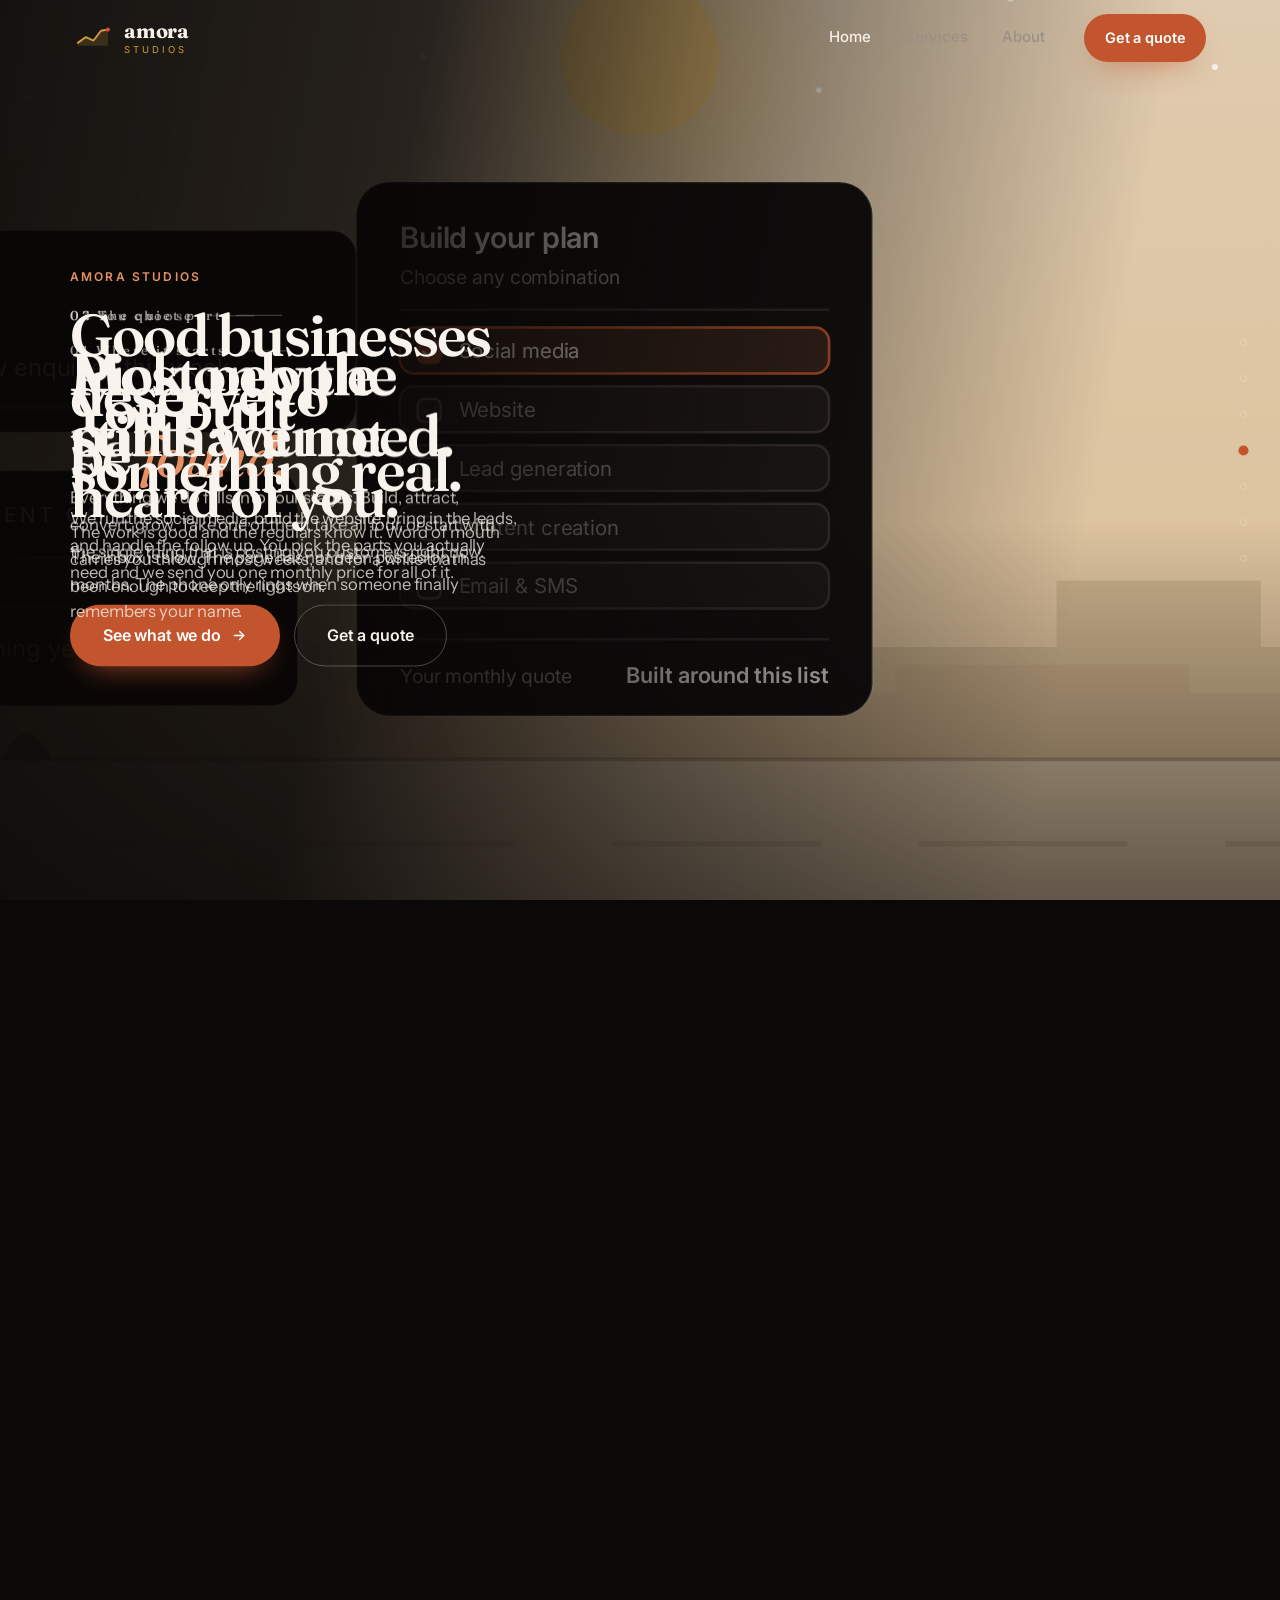
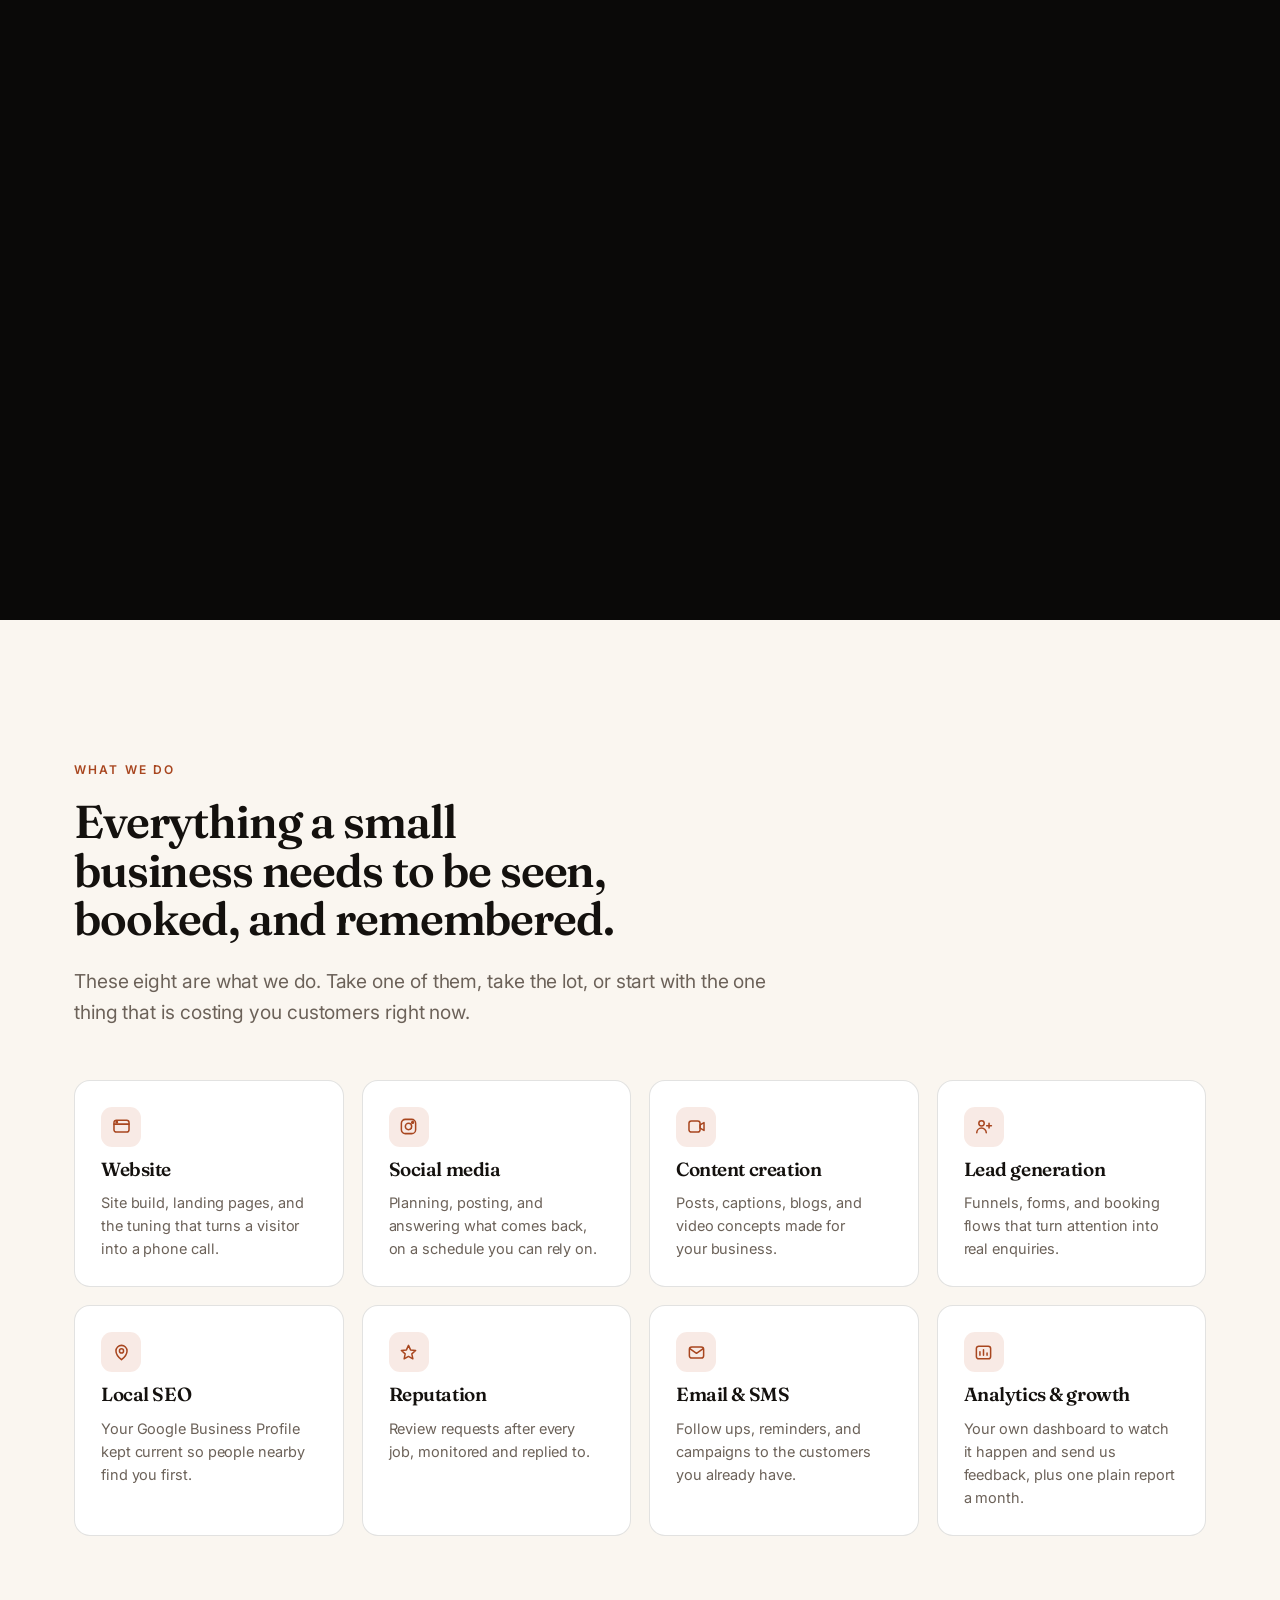
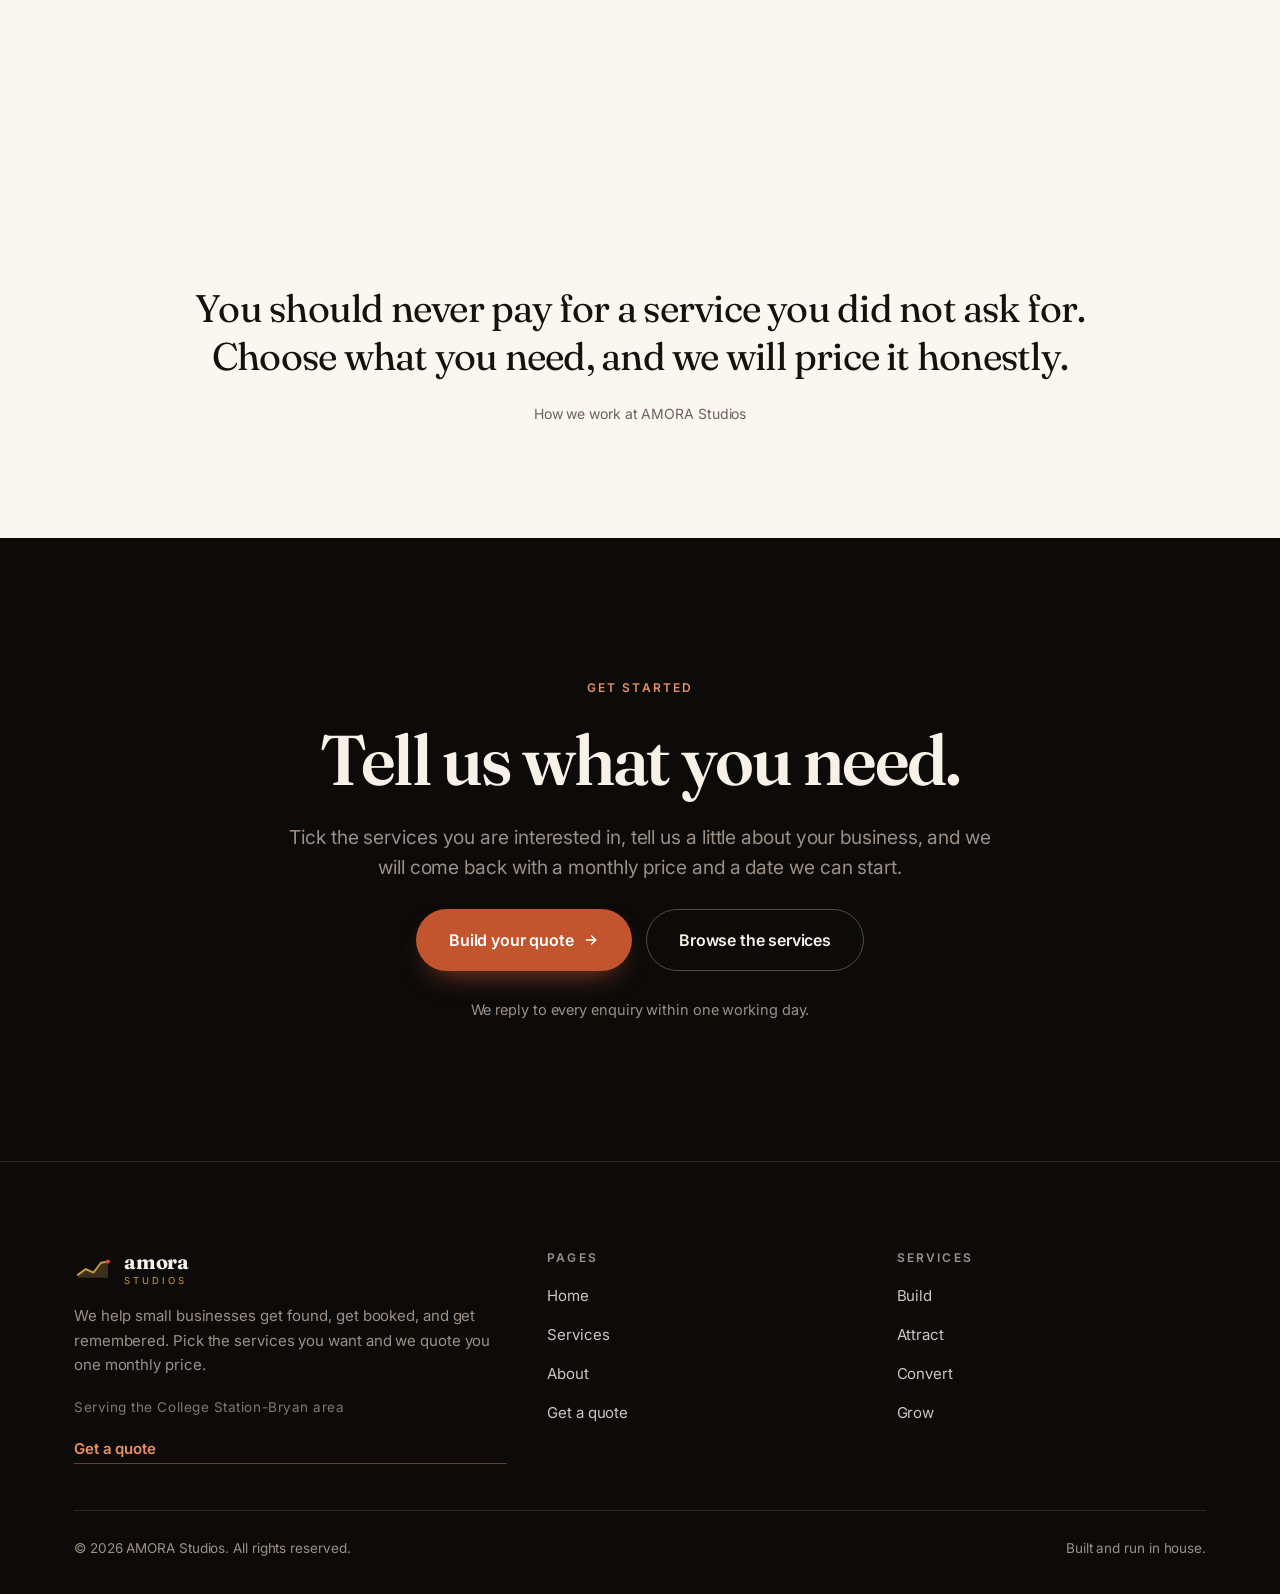
==== index.html @ b7d0264f "Make the story lighter without tinting it a colour The graded dusk sky read as a purple wash over th" ====
<!doctype html>
<html lang="en">
  <head>
    <meta charset="utf-8" />
    <meta name="viewport" content="width=device-width, initial-scale=1" />
    <title>AMORA Studios | Growth services for small businesses</title>
    <meta
      name="description"
      content="Website, social media, content creation, lead generation, local SEO, reputation, email and SMS, and analytics for small businesses. Pick the services you need and we quote you one monthly price."
    />
    <link rel="canonical" href="https://amorastudios.net/" />
    <meta name="theme-color" content="#0a0908" />
    <meta name="robots" content="index, follow" />

    <meta property="og:type" content="website" />
    <meta property="og:site_name" content="AMORA Studios" />
    <meta property="og:title" content="AMORA Studios | Growth services for small businesses" />
    <meta
      property="og:description"
      content="Eight services for small businesses: website, social media, content, leads, local SEO, reputation, email and SMS, and analytics. Pick what you need and we quote you one monthly price."
    />
    <meta property="og:url" content="https://amorastudios.net/" />
    <meta property="og:image" content="https://amorastudios.net/assets/img/og.png" />
    <meta property="og:image:width" content="1200" />
    <meta property="og:image:height" content="630" />
    <meta property="og:image:alt" content="AMORA Studios. Get found. Get booked. Get remembered." />
    <meta name="twitter:image" content="https://amorastudios.net/assets/img/og.png" />
    <meta name="twitter:card" content="summary_large_image" />
    <meta name="twitter:title" content="AMORA Studios | Growth services for small businesses" />
    <meta
      name="twitter:description"
      content="Eight services for small businesses: website, social media, content, leads, local SEO, reputation, email and SMS, and analytics. Pick what you need and we quote you one monthly price."
    />

    <link rel="icon" type="image/svg+xml" href="assets/img/favicon.svg" />
    <link rel="apple-touch-icon" sizes="180x180" href="assets/img/apple-touch-icon.png" />

    <link rel="preconnect" href="https://fonts.googleapis.com" />
    <link rel="preconnect" href="https://fonts.gstatic.com" crossorigin />
    <link
      rel="stylesheet"
      href="https://fonts.googleapis.com/css2?family=Fraunces:opsz,wght@9..144,400;9..144,500;9..144,600;9..144,700&family=Inter:wght@400;500;600&family=Instrument+Sans:wght@400;500&display=swap"
    />
    <link rel="stylesheet" href="assets/css/style.css" />

    <script type="application/ld+json">
      {
        "@context": "https://schema.org",
        "@type": "ProfessionalService",
        "name": "AMORA Studios",
        "url": "https://amorastudios.net/",
        "description": "AMORA Studios helps small businesses grow with eight services: website, social media, content creation, lead generation, local SEO, reputation, email and SMS, and analytics. Clients choose the ones they want and receive a single monthly quote.",
        "priceRange": "$$",
        "areaServed": { "@type": "Place", "name": "College Station-Bryan area, Texas" },
        "address": {
          "@type": "PostalAddress",
          "addressLocality": "College Station",
          "addressRegion": "TX",
          "addressCountry": "US"
        },
        "makesOffer": [
          { "@type": "Offer", "itemOffered": { "@type": "Service", "name": "Website" } },
          { "@type": "Offer", "itemOffered": { "@type": "Service", "name": "Social media" } },
          { "@type": "Offer", "itemOffered": { "@type": "Service", "name": "Content creation" } },
          { "@type": "Offer", "itemOffered": { "@type": "Service", "name": "Lead generation" } },
          { "@type": "Offer", "itemOffered": { "@type": "Service", "name": "Local SEO" } },
          { "@type": "Offer", "itemOffered": { "@type": "Service", "name": "Reputation" } },
          { "@type": "Offer", "itemOffered": { "@type": "Service", "name": "Email & SMS" } },
          { "@type": "Offer", "itemOffered": { "@type": "Service", "name": "Analytics & growth" } }
        ]
      }
    </script>
  </head>

  <body class="theme-dark">
    <a class="skip-link" href="#what-we-do">Skip to content</a>

    <div class="progress" data-progress aria-hidden="true"><div class="progress__bar"></div></div>

    <header class="nav theme-dark" data-nav>
      <div class="nav__inner">
        <a class="brand" href="index.html" aria-label="AMORA Studios home">
          <span class="brand__mark" aria-hidden="true">
            <svg viewBox="0 0 100 60" fill="none"><path d="M10 44.4 L31.1 29.2 L51.5 38.3 L70.9 12.6 L89.3 9.5 L89.3 52 L10 52 Z" fill="#3b2f1c" /><path d="M10 44.4 L31.1 29.2 L51.5 38.3 L70.9 12.6 L89.3 9.5" stroke="#cf9b3f" stroke-width="5" stroke-linecap="round" stroke-linejoin="round" /><circle cx="89.3" cy="9.5" r="5.5" fill="#d9483a" /></svg>
          </span>
          <span class="brand__word">
            <span class="brand__name">amora</span>
            <span class="brand__sub">Studios</span>
          </span>
        </a>

        <nav class="nav__links" aria-label="Primary">
          <a class="nav__link is-active" href="index.html">Home</a>
          <a class="nav__link" href="services.html">Services</a>
          <a class="nav__link" href="about.html">About</a>
        </nav>

        <div class="nav__actions">
          <a class="btn btn--primary nav__cta" href="services.html#quote">Get a quote</a>
          <button class="nav__toggle" data-menu-toggle aria-expanded="false" aria-controls="mobile-menu" aria-label="Open menu">
            <span></span><span></span><span></span>
          </button>
        </div>
      </div>
    </header>

    <div class="mobile-menu theme-dark" id="mobile-menu" data-menu>
      <a href="index.html">Home</a>
      <a href="services.html">Services</a>
      <a href="about.html">About</a>
      <a class="btn btn--primary" href="services.html#quote">Get a quote</a>
    </div>

    <main>
      <!-- ======================================================================
           THE STORY
           One pinned stage. One world. The camera moves through it as you
           scroll and the copy rides alongside. There are no section breaks
           anywhere in here on purpose.
      ======================================================================= -->
      <section class="stage" data-stage aria-label="How AMORA Studios grows a small business">
        <div class="stage__pin">
          <div class="stage__scene">
            <svg
              class="world"
              data-world
              viewBox="0 0 2400 900"
              preserveAspectRatio="xMidYMid slice"
              role="img"
              aria-label="A small shop at night that fills with customers by daylight as its social media, website, leads and bookings are built"
            >
              <defs>
                <linearGradient id="sky" x1="0" y1="0" x2="0" y2="1">
                  <stop offset="0%" stop-color="#fdeed9" />
                  <stop offset="55%" stop-color="#f9dcb4" />
                  <stop offset="100%" stop-color="#f3cb9d" />
                </linearGradient>
                <radialGradient id="warm" cx="50%" cy="50%" r="50%">
                  <stop offset="0%" stop-color="#f7c675" stop-opacity="0.9" />
                  <stop offset="100%" stop-color="#f7c675" stop-opacity="0" />
                </radialGradient>
                <radialGradient id="sunGlow" cx="50%" cy="50%" r="50%">
                  <stop offset="0%" stop-color="#f9cd72" stop-opacity="0.75" />
                  <stop offset="100%" stop-color="#f9cd72" stop-opacity="0" />
                </radialGradient>
              </defs>

              <!-- ============ THE WORLD, PAINTED IN DAYLIGHT ============ -->
              <g id="scenery">
                <rect x="-600" y="-300" width="3600" height="1500" fill="url(#sky)" />

                <!-- rooftops in the distance -->
                <g fill="#e0c39c" opacity="0.85">
                  <path d="M-600 700 V612 h150 v-46 h120 v46 h96 v-70 h140 v70 h130 v-38 h170 v38 h110 v-58 h150 v58 h130 v-30 h180 v30 h140 v-64 h150 v64 h120 v-40 h170 v40 h150 v-52 h160 v52 h190 v-34 h200 v34 h240 V700 Z" />
                </g>
                <g fill="#d9b892" opacity="0.55">
                  <path d="M-600 700 V648 h210 v-30 h180 v30 h230 v-44 h190 v44 h260 v-26 h210 v26 h240 v-40 h200 v40 h260 v-22 h230 v22 h250 v-36 h210 v36 h260 v-20 h240 v20 h240 V700 Z" />
                </g>

                <!-- street -->
                <rect x="-600" y="700" width="3600" height="500" fill="#e9d0b0" />
                <path d="M-600 700 H3000" stroke="rgba(80,52,32,0.28)" stroke-width="3" />
                <g stroke="rgba(80,52,32,0.12)" stroke-width="4" stroke-linecap="round">
                  <path d="M-40 766 H120" /><path d="M200 766 H360" /><path d="M440 766 H600" />
                  <path d="M680 766 H840" /><path d="M920 766 H1080" /><path d="M1160 766 H1320" />
                  <path d="M1400 766 H1560" /><path d="M1640 766 H1800" /><path d="M1880 766 H2040" />
                </g>

                <!-- the shop -->
                <g id="shop">
                  <rect x="180" y="468" width="290" height="232" rx="6" fill="#fbf3e6" stroke="rgba(80,52,32,0.34)" stroke-width="2" />
                  <!-- Awning. A scalloped edge and panels that follow the slope,
                       rather than a flat trapezoid with stripes painted over it. -->
                  <clipPath id="awning-shape">
                    <path d="M180 424 H470 L484 462 q-22.7 13 -45.4 0 q-22.7 13 -45.4 0 q-22.7 13 -45.4 0 q-22.7 13 -45.4 0 q-22.7 13 -45.4 0 q-22.7 13 -45.4 0 q-22.7 13 -45.4 0 L166 462 Z" />
                  </clipPath>
                  <g clip-path="url(#awning-shape)">
                    <rect x="160" y="416" width="332" height="72" fill="#c2552d" />
                    <path d="M180.0 418 H221.4 L211.4 482 H166.0 Z" fill="#e5a074" />
                    <path d="M262.9 418 H304.3 L302.3 482 H256.9 Z" fill="#e5a074" />
                    <path d="M345.7 418 H387.1 L393.1 482 H347.7 Z" fill="#e5a074" />
                    <path d="M428.6 418 H470.0 L484.0 482 H438.6 Z" fill="#e5a074" />
                    <!-- the fold where the canvas leaves the wall -->
                    <rect x="160" y="416" width="332" height="9" fill="rgba(60,28,14,0.28)" />
                  </g>
                  <rect x="246" y="368" width="158" height="44" rx="9" fill="#2a1d16" />

                  <rect x="204" y="502" width="146" height="128" rx="5" fill="#fdf7ee" stroke="rgba(80,52,32,0.3)" stroke-width="2" />
                  <path d="M277 502 V630 M204 566 H350" stroke="rgba(80,52,32,0.16)" stroke-width="2" />

                  <rect x="372" y="528" width="80" height="172" rx="5" fill="#f4e6d2" stroke="rgba(80,52,32,0.3)" stroke-width="2" />
                  <rect x="386" y="548" width="52" height="28" rx="6" fill="#fdf7ee" stroke="rgba(80,52,32,0.22)" stroke-width="2" />
                  <circle cx="388" cy="622" r="5" fill="rgba(80,52,32,0.5)" />

                  <!-- Planter. A tapered pot with a rim, and leaves drawn as
                       shapes rather than three strokes fanned out. -->
                  <path d="M498 660 H542 L536 700 H504 Z" fill="#d9b892" stroke="rgba(80,52,32,0.24)" stroke-width="2" stroke-linejoin="round" />
                  <rect x="494" y="652" width="52" height="11" rx="3" fill="#cfa87f" stroke="rgba(80,52,32,0.24)" stroke-width="2" />
                  <g fill="#5c7a5c">
                    <path d="M520 652 q-3 -20 2 -34 q6 14 2 34 Z" />
                    <path d="M517 652 q-14 -9 -19 -25 q16 5 23 25 Z" />
                    <path d="M525 652 q13 -11 17 -27 q-15 7 -21 27 Z" />
                  </g>
                </g>

                <!-- street lamp -->
                <g id="lamp">
                  <path d="M112 700 V498" stroke="#907855" stroke-width="7" stroke-linecap="round" />
                  <path d="M112 498 q0 -22 22 -22" fill="none" stroke="#907855" stroke-width="7" stroke-linecap="round" />
                  <circle cx="136" cy="478" r="11" fill="#f6dca6" />
                </g>
              </g>

              <!-- ============ NIGHT, ONE SHEET OF DARK ON TOP ============ -->
              <!-- A warm near-black, matching the ink the rest of the site is built from.
                   Any blue or violet in here reads as a colour wash across the whole
                   story rather than as darkness. -->
              <rect class="sv-tint" x="-600" y="-300" width="3600" height="1500" fill="#0d0a08" />

              <g class="sv-night">
                <g fill="#f7f1e8">
                  <circle class="twinkle" cx="60" cy="120" r="3" /><circle class="twinkle" cx="190" cy="66" r="2.2" />
                  <circle class="twinkle" cx="420" cy="150" r="2.8" /><circle class="twinkle" cx="560" cy="80" r="2.2" />
                  <circle class="twinkle" cx="700" cy="182" r="3" /><circle class="twinkle" cx="860" cy="96" r="2.4" />
                  <circle class="twinkle" cx="1010" cy="150" r="2.6" /><circle class="twinkle" cx="1160" cy="70" r="3" />
                  <circle class="twinkle" cx="1320" cy="176" r="2.2" /><circle class="twinkle" cx="1470" cy="104" r="2.8" />
                  <circle class="twinkle" cx="1630" cy="158" r="2.4" /><circle class="twinkle" cx="1780" cy="78" r="3" />
                  <circle class="twinkle" cx="1940" cy="168" r="2.4" /><circle class="twinkle" cx="2090" cy="110" r="2.8" />
                  <circle class="twinkle" cx="2250" cy="72" r="2.4" /><circle class="twinkle" cx="2360" cy="184" r="2.6" />
                  <circle class="twinkle" cx="300" cy="270" r="2.2" /><circle class="twinkle" cx="980" cy="284" r="2.4" />
                  <circle class="twinkle" cx="1700" cy="296" r="2.2" /><circle class="twinkle" cx="2180" cy="264" r="2.6" />
                </g>

                <!-- moon -->
                <path d="M292 128 a48 48 0 1 0 6 95 a38 38 0 1 1 -6 -95 Z" fill="#f6efdd" opacity="0.95" />

                <!-- lamp light and the warm spill from inside the shop -->
                <circle cx="136" cy="486" r="185" fill="url(#warm)" opacity="0.5" />
                <circle cx="277" cy="566" r="215" fill="url(#warm)" opacity="0.62" />
                <rect x="204" y="502" width="146" height="128" rx="5" fill="#f7c675" opacity="0.28" />
                <path d="M204 630 L150 700 H404 L350 630 Z" fill="#f7c675" opacity="0.12" />

                <!-- Someone still working late. Read at this size it only needs
                     a head, a shoulder line and an arm resting on the counter,
                     which is enough to be a person rather than an icon. -->
                <g fill="#2a1d16" opacity="0.52">
                  <circle cx="252" cy="548" r="13" />
                  <path d="M250 562 h6 v8 h-6 Z" />
                  <path d="M228 606 q2 -34 24 -34 q22 0 24 34 Z" />
                  <path d="M272 586 q17 3 23 14 l-7 5 q-7 -9 -18 -12 Z" />
                </g>
                <rect x="262" y="602" width="62" height="5" rx="2.5" fill="#2a1d16" opacity="0.3" />

                <!-- the sign, unlit -->
                <rect x="268" y="384" width="76" height="10" rx="5" fill="rgba(246,230,207,0.34)" />
                <rect x="352" y="384" width="34" height="10" rx="5" fill="rgba(246,230,207,0.18)" />
              </g>

              <!-- ============ DAY ============ -->
              <g class="sv-day">
                <circle cx="1180" cy="150" r="150" fill="url(#sunGlow)" />
                <circle cx="1180" cy="150" r="62" fill="#f8c96c" />

                <text x="325" y="401" font-size="23" font-weight="600" fill="#f6e6cf" text-anchor="middle" font-family="Fraunces, Georgia, serif">OPEN</text>

                <!-- customers -->
                <g fill="#2f2118">
                  <g opacity="0.9"><circle cx="576" cy="606" r="17" /><path d="M550 700 q26 -56 52 0 Z" /></g>
                  <g opacity="0.75"><circle cx="632" cy="620" r="14" /><path d="M610 700 q22 -48 44 0 Z" /></g>
                  <g opacity="0.6"><circle cx="96" cy="616" r="15" /><path d="M72 700 q24 -50 48 0 Z" /></g>
                  <g opacity="0.5"><circle cx="700" cy="628" r="12" /><path d="M681 700 q19 -42 38 0 Z" /></g>
                </g>
              </g>

              <!-- ============ WHAT WE BUILD, FLOATING THROUGH THE WORLD ============ -->

              <!-- the quiet -->
              <g class="sv" style="--in: 0.24; --out: 0.42">
                <g class="sv-rise" style="--in: 0.25">
                  <rect x="566" y="286" width="392" height="158" rx="20" fill="#12100f" stroke="rgba(247,241,232,0.18)" stroke-width="2" />
                  <text x="598" y="328" font-size="17" letter-spacing="3" fill="#9c9086">INBOX</text>
                  <text x="598" y="404" font-size="58" font-weight="600" fill="#f7f1e8" font-family="Fraunces, Georgia, serif">0</text>
                  <text x="648" y="400" font-size="19" fill="#9c9086">new enquiries this week</text>
                  <rect x="598" y="420" width="150" height="8" rx="4" fill="rgba(247,241,232,0.1)" />
                </g>

                <g class="sv-rise" style="--in: 0.285">
                  <rect x="612" y="474" width="300" height="184" rx="20" fill="#12100f" stroke="rgba(247,241,232,0.18)" stroke-width="2" />
                  <text x="642" y="514" font-size="16" letter-spacing="3" fill="#9c9086">RECENT CALLS</text>
                  <g stroke="rgba(247,241,232,0.12)" stroke-width="2">
                    <path d="M642 542 H882" /><path d="M642 580 H882" />
                  </g>
                  <text x="642" y="620" font-size="19" fill="#6f6660">Nothing yet</text>
                </g>
              </g>

              <!-- you choose -->
              <g class="sv" style="--in: 0.39; --out: 0.58">
                <rect x="958" y="248" width="404" height="418" rx="26" fill="#12100f" stroke="rgba(247,241,232,0.18)" stroke-width="2" />
                <text x="992" y="300" font-size="23" font-weight="600" fill="#f7f1e8" font-family="Fraunces, Georgia, serif">Build your plan</text>
                <text x="992" y="328" font-size="15" fill="#9c9086">Choose any combination</text>
                <path d="M992 348 H1328" stroke="rgba(247,241,232,0.12)" stroke-width="2" />

                <!-- unchosen rows sit underneath, the chosen ones fade in over them -->
                <g fill="none">
                  <g>
                    <rect x="992" y="362" width="336" height="36" rx="11" fill="rgba(247,241,232,0.05)" stroke="rgba(247,241,232,0.14)" stroke-width="2" />
                    <rect x="1006" y="372" width="18" height="18" rx="5" stroke="rgba(247,241,232,0.28)" stroke-width="2" />
                    <text x="1038" y="386" font-size="16" fill="#9c9086">Social media</text>
                  </g>
                  <g>
                    <rect x="992" y="408" width="336" height="36" rx="11" fill="rgba(247,241,232,0.05)" stroke="rgba(247,241,232,0.14)" stroke-width="2" />
                    <rect x="1006" y="418" width="18" height="18" rx="5" stroke="rgba(247,241,232,0.28)" stroke-width="2" />
                    <text x="1038" y="432" font-size="16" fill="#9c9086">Website</text>
                  </g>
                  <g>
                    <rect x="992" y="454" width="336" height="36" rx="11" fill="rgba(247,241,232,0.05)" stroke="rgba(247,241,232,0.14)" stroke-width="2" />
                    <rect x="1006" y="464" width="18" height="18" rx="5" stroke="rgba(247,241,232,0.28)" stroke-width="2" />
                    <text x="1038" y="478" font-size="16" fill="#9c9086">Lead generation</text>
                  </g>
                  <g>
                    <rect x="992" y="500" width="336" height="36" rx="11" fill="rgba(247,241,232,0.05)" stroke="rgba(247,241,232,0.14)" stroke-width="2" />
                    <rect x="1006" y="510" width="18" height="18" rx="5" stroke="rgba(247,241,232,0.28)" stroke-width="2" />
                    <text x="1038" y="524" font-size="16" fill="#9c9086">Content creation</text>
                  </g>
                  <g>
                    <rect x="992" y="546" width="336" height="36" rx="11" fill="rgba(247,241,232,0.05)" stroke="rgba(247,241,232,0.14)" stroke-width="2" />
                    <rect x="1006" y="556" width="18" height="18" rx="5" stroke="rgba(247,241,232,0.28)" stroke-width="2" />
                    <text x="1038" y="570" font-size="16" fill="#9c9086">Email &amp; SMS</text>
                  </g>
                </g>

                <g class="sv-on" style="--in: 0.425">
                  <rect x="992" y="362" width="336" height="36" rx="11" fill="rgba(194,85,45,0.16)" stroke="#c2552d" stroke-width="2" />
                  <rect x="1006" y="372" width="18" height="18" rx="5" fill="#c2552d" />
                  <path d="M1010.5 381 l3.6 3.6 6.4 -7" stroke="#fff" stroke-width="2.4" fill="none" stroke-linecap="round" stroke-linejoin="round" />
                  <text x="1038" y="386" font-size="16" fill="#f7f1e8">Social media</text>
                </g>
                <g class="sv-on" style="--in: 0.447">
                  <rect x="992" y="408" width="336" height="36" rx="11" fill="rgba(194,85,45,0.16)" stroke="#c2552d" stroke-width="2" />
                  <rect x="1006" y="418" width="18" height="18" rx="5" fill="#c2552d" />
                  <path d="M1010.5 427 l3.6 3.6 6.4 -7" stroke="#fff" stroke-width="2.4" fill="none" stroke-linecap="round" stroke-linejoin="round" />
                  <text x="1038" y="432" font-size="16" fill="#f7f1e8">Website</text>
                </g>
                <g class="sv-on" style="--in: 0.469">
                  <rect x="992" y="454" width="336" height="36" rx="11" fill="rgba(194,85,45,0.16)" stroke="#c2552d" stroke-width="2" />
                  <rect x="1006" y="464" width="18" height="18" rx="5" fill="#c2552d" />
                  <path d="M1010.5 473 l3.6 3.6 6.4 -7" stroke="#fff" stroke-width="2.4" fill="none" stroke-linecap="round" stroke-linejoin="round" />
                  <text x="1038" y="478" font-size="16" fill="#f7f1e8">Lead generation</text>
                </g>
                <g class="sv-on" style="--in: 0.491">
                  <rect x="992" y="500" width="336" height="36" rx="11" fill="rgba(194,85,45,0.16)" stroke="#c2552d" stroke-width="2" />
                  <rect x="1006" y="510" width="18" height="18" rx="5" fill="#c2552d" />
                  <path d="M1010.5 519 l3.6 3.6 6.4 -7" stroke="#fff" stroke-width="2.4" fill="none" stroke-linecap="round" stroke-linejoin="round" />
                  <text x="1038" y="524" font-size="16" fill="#f7f1e8">Content creation</text>
                </g>
                <g class="sv-on" style="--in: 0.513">
                  <rect x="992" y="546" width="336" height="36" rx="11" fill="rgba(194,85,45,0.16)" stroke="#c2552d" stroke-width="2" />
                  <rect x="1006" y="556" width="18" height="18" rx="5" fill="#c2552d" />
                  <path d="M1010.5 565 l3.6 3.6 6.4 -7" stroke="#fff" stroke-width="2.4" fill="none" stroke-linecap="round" stroke-linejoin="round" />
                  <text x="1038" y="570" font-size="16" fill="#f7f1e8">Email &amp; SMS</text>
                </g>

                <path d="M992 606 H1328" stroke="rgba(247,241,232,0.12)" stroke-width="2" />
                <text x="992" y="640" font-size="15" fill="#9c9086">Your monthly quote</text>
                <text x="1328" y="640" font-size="17" font-weight="600" fill="#f7f1e8" text-anchor="end" font-family="Fraunces, Georgia, serif">Built around this list</text>
              </g>

              <!-- we build -->
              <g class="sv" style="--in: 0.55; --out: 0.72">
                <g class="sv-rise" style="--in: 0.56">
                  <rect x="1338" y="262" width="428" height="306" rx="20" fill="#12100f" stroke="rgba(247,241,232,0.18)" stroke-width="2" />
                  <path d="M1338 306 H1766" stroke="rgba(247,241,232,0.14)" stroke-width="2" />
                  <circle cx="1364" cy="284" r="6" fill="rgba(247,241,232,0.3)" />
                  <circle cx="1384" cy="284" r="6" fill="rgba(247,241,232,0.18)" />
                  <circle cx="1404" cy="284" r="6" fill="rgba(247,241,232,0.18)" />
                  <rect x="1428" y="276" width="170" height="16" rx="8" fill="rgba(247,241,232,0.08)" />
                  <rect x="1364" y="332" width="190" height="20" rx="8" fill="rgba(247,241,232,0.34)" />
                  <rect x="1364" y="366" width="248" height="11" rx="5.5" fill="rgba(247,241,232,0.14)" />
                  <rect x="1364" y="386" width="206" height="11" rx="5.5" fill="rgba(247,241,232,0.1)" />
                  <rect x="1364" y="416" width="120" height="34" rx="17" fill="#c2552d" />
                  <rect x="1636" y="332" width="106" height="118" rx="12" fill="rgba(247,241,232,0.06)" stroke="rgba(247,241,232,0.12)" stroke-width="2" />
                  <circle cx="1664" cy="364" r="9" fill="rgba(207,155,63,0.65)" />
                  <path d="M1650 428 l26 -30 20 22 16 -14" fill="none" stroke="rgba(207,155,63,0.7)" stroke-width="3" stroke-linecap="round" stroke-linejoin="round" />
                  <rect x="1364" y="474" width="118" height="66" rx="12" fill="rgba(247,241,232,0.05)" stroke="rgba(247,241,232,0.1)" stroke-width="2" />
                  <rect x="1494" y="474" width="118" height="66" rx="12" fill="rgba(247,241,232,0.05)" stroke="rgba(247,241,232,0.1)" stroke-width="2" />
                  <rect x="1624" y="474" width="118" height="66" rx="12" fill="rgba(247,241,232,0.05)" stroke="rgba(247,241,232,0.1)" stroke-width="2" />
                </g>

                <g class="sv-rise" style="--in: 0.6">
                  <rect x="1794" y="300" width="152" height="292" rx="26" fill="#12100f" stroke="rgba(247,241,232,0.2)" stroke-width="2" />
                  <rect x="1846" y="316" width="48" height="7" rx="3.5" fill="rgba(247,241,232,0.2)" />
                  <circle cx="1822" cy="352" r="14" fill="rgba(194,85,45,0.4)" />
                  <rect x="1844" y="342" width="72" height="9" rx="4.5" fill="rgba(247,241,232,0.26)" />
                  <rect x="1844" y="357" width="46" height="8" rx="4" fill="rgba(247,241,232,0.12)" />
                  <g>
                    <rect x="1808" y="384" width="40" height="40" rx="8" fill="rgba(207,155,63,0.4)" />
                    <rect x="1854" y="384" width="40" height="40" rx="8" fill="rgba(194,85,45,0.4)" />
                    <rect x="1900" y="384" width="30" height="40" rx="8" fill="rgba(247,241,232,0.1)" />
                    <rect x="1808" y="430" width="40" height="40" rx="8" fill="rgba(194,85,45,0.25)" />
                    <rect x="1854" y="430" width="40" height="40" rx="8" fill="rgba(247,241,232,0.1)" />
                    <rect x="1900" y="430" width="30" height="40" rx="8" fill="rgba(207,155,63,0.25)" />
                    <rect x="1808" y="476" width="40" height="40" rx="8" fill="rgba(247,241,232,0.08)" />
                    <rect x="1854" y="476" width="40" height="40" rx="8" fill="rgba(194,85,45,0.18)" />
                    <rect x="1900" y="476" width="30" height="40" rx="8" fill="rgba(247,241,232,0.06)" />
                  </g>
                  <text x="1870" y="552" font-size="15" fill="#9c9086" text-anchor="middle">Posts scheduled</text>
                </g>

                <g class="sv-rise" style="--in: 0.64">
                  <rect x="1338" y="592" width="206" height="86" rx="18" fill="#12100f" stroke="rgba(247,241,232,0.18)" stroke-width="2" />
                  <rect x="1362" y="616" width="38" height="38" rx="9" fill="none" stroke="#c2552d" stroke-width="2.5" />
                  <path d="M1362 626 h38 M1372 610 v10 M1390 610 v10" stroke="#c2552d" stroke-width="2.5" stroke-linecap="round" />
                  <text x="1414" y="632" font-size="16" fill="#f7f1e8">Booking live</text>
                  <text x="1414" y="654" font-size="14" fill="#9c9086">Open all hours</text>

                  <rect x="1560" y="592" width="206" height="86" rx="18" fill="#12100f" stroke="rgba(247,241,232,0.18)" stroke-width="2" />
                  <path d="M1584 616 h40 v30 h-40 z" fill="none" stroke="#cf9b3f" stroke-width="2.5" />
                  <path d="M1584 616 l20 16 20 -16" fill="none" stroke="#cf9b3f" stroke-width="2.5" />
                  <text x="1638" y="632" font-size="16" fill="#f7f1e8">Campaign ready</text>
                  <text x="1638" y="654" font-size="14" fill="#9c9086">Sends Thursday</text>
                </g>
              </g>

              <!-- it starts moving -->
              <g class="sv" style="--in: 0.7; --out: 0.87">
                <g class="sv-rise" style="--in: 0.705">
                  <rect x="1762" y="268" width="400" height="88" rx="18" fill="#12100f" stroke="rgba(247,241,232,0.18)" stroke-width="2" />
                  <rect x="1786" y="292" width="44" height="44" rx="12" fill="rgba(194,85,45,0.2)" />
                  <path d="M1798 308 h20 v14 h-20 z M1798 308 l10 8 10 -8" fill="none" stroke="#e79063" stroke-width="2.2" stroke-linejoin="round" />
                  <text x="1846" y="308" font-size="17" font-weight="600" fill="#f7f1e8">New enquiry from the website</text>
                  <text x="1846" y="332" font-size="15" fill="#9c9086">Asking about next week</text>
                </g>
                <g class="sv-rise" style="--in: 0.735">
                  <rect x="1762" y="372" width="400" height="88" rx="18" fill="#12100f" stroke="rgba(247,241,232,0.18)" stroke-width="2" />
                  <rect x="1786" y="396" width="44" height="44" rx="12" fill="rgba(194,85,45,0.2)" />
                  <rect x="1797" y="410" width="22" height="18" rx="4" fill="none" stroke="#e79063" stroke-width="2.2" />
                  <path d="M1797 416 h22 M1803 406 v6 M1813 406 v6" stroke="#e79063" stroke-width="2.2" stroke-linecap="round" />
                  <text x="1846" y="412" font-size="17" font-weight="600" fill="#f7f1e8">Booking confirmed</text>
                  <text x="1846" y="436" font-size="15" fill="#9c9086">Thursday at 10:30, deposit paid</text>
                </g>
                <g class="sv-rise" style="--in: 0.765">
                  <rect x="1762" y="476" width="400" height="88" rx="18" fill="#12100f" stroke="rgba(247,241,232,0.18)" stroke-width="2" />
                  <rect x="1786" y="500" width="44" height="44" rx="12" fill="rgba(207,155,63,0.2)" />
                  <path d="M1808 508 l4.4 9 9.6 1 -7 6.4 1.8 9.6 -8.8 -4.8 -8.8 4.8 1.8 -9.6 -7 -6.4 9.6 -1 z" fill="none" stroke="#cf9b3f" stroke-width="2" stroke-linejoin="round" />
                  <text x="1846" y="516" font-size="17" font-weight="600" fill="#f7f1e8">New five star review</text>
                  <text x="1846" y="540" font-size="15" fill="#9c9086">Left after the automatic follow up</text>
                </g>
                <g class="sv-rise" style="--in: 0.795">
                  <rect x="1762" y="580" width="400" height="88" rx="18" fill="#12100f" stroke="rgba(247,241,232,0.18)" stroke-width="2" />
                  <rect x="1786" y="604" width="44" height="44" rx="12" fill="rgba(194,85,45,0.2)" />
                  <path d="M1799 614 q-4 20 14 26" fill="none" stroke="#e79063" stroke-width="2.4" stroke-linecap="round" />
                  <circle cx="1817" cy="618" r="3" fill="#e79063" />
                  <text x="1846" y="620" font-size="17" font-weight="600" fill="#f7f1e8">New enquiry from the site</text>
                  <text x="1846" y="644" font-size="15" fill="#9c9086">Booking form completed at 11pm</text>
                </g>
              </g>

              <!-- and you grow -->
              <g class="sv" style="--in: 0.85; --out: 1.6; --sp: 14">
                <path
                  d="M150 306 C 360 296, 470 258, 640 242 S 900 206, 1030 166 S 1250 110, 1352 92"
                  fill="none"
                  stroke="#c2552d"
                  stroke-width="26"
                  opacity="0.16"
                  stroke-linecap="round"
                  class="sv-draw"
                  style="--in: 0.86"
                />
                <path
                  class="sv-draw"
                  style="--in: 0.86"
                  d="M150 306 C 360 296, 470 258, 640 242 S 900 206, 1030 166 S 1250 110, 1352 92"
                  fill="none"
                  stroke="#c2552d"
                  stroke-width="9"
                  stroke-linecap="round"
                />
                <g class="sv-on" style="--in: 0.93; --sp: 40">
                  <circle cx="1352" cy="92" r="26" fill="#c2552d" opacity="0.22" />
                  <circle cx="1352" cy="92" r="11" fill="#c2552d" />
                </g>
              </g>
            </svg>
          </div>

          <div class="stage__scrim" aria-hidden="true"></div>

          <div class="stage__copy">
            <!-- The hero starts before the story does (a negative --in) so it is
                 already at full opacity when the page first paints. -->
            <article class="beat beat--hero" style="--in: -0.05; --span: 0.18">
              <p class="eyebrow">AMORA Studios</p>
              <h1 class="beat__title">
                Good businesses deserve to be <span class="italic-note accent-text">found.</span>
              </h1>
              <p class="beat__body">
                We run the social media, build the website, bring in the leads, and handle the follow up. You pick
                the parts you actually need and we send you one monthly price for all of it.
              </p>
              <div class="btn-row">
                <a class="btn btn--primary btn--lg" href="services.html">
                  See what we do
                  <svg class="arrow" width="16" height="16" viewBox="0 0 24 24" fill="none" stroke="currentColor" stroke-width="2.2" stroke-linecap="round" stroke-linejoin="round" aria-hidden="true"><path d="M5 12h14" /><path d="m13 6 6 6-6 6" /></svg>
                </a>
                <a class="btn btn--ghost btn--lg" href="services.html#quote">Get a quote</a>
              </div>
            </article>

            <article class="beat" style="--in: 0.12; --span: 0.14">
              <p class="beat__num">01 Where it starts</p>
              <h2 class="beat__title">You built something real.</h2>
              <p class="beat__body">
                The work is good and the regulars know it. Word of mouth carries you through most weeks, and for a
                while that has been enough to keep the lights on.
              </p>
            </article>

            <article class="beat" style="--in: 0.26; --span: 0.14">
              <p class="beat__num">02 The quiet part</p>
              <h2 class="beat__title">Most people still have not heard of you.</h2>
              <p class="beat__body">
                The inbox is slow. The page has not been posted on in months. The phone only rings when someone
                finally remembers your name.
              </p>
            </article>

            <article class="beat" style="--in: 0.4; --span: 0.15">
              <p class="beat__num">03 You choose</p>
              <h2 class="beat__title">Pick only the parts you need.</h2>
              <p class="beat__body">
                Everything we do falls into four stages. Build, attract, convert, grow. Take one of them, take all
                four, or start with the single thing that is costing you customers right now.
              </p>
            </article>

            <article class="beat" style="--in: 0.55; --span: 0.14">
              <p class="beat__num">04 We build</p>
              <h2 class="beat__title">Then we build it and run it.</h2>
              <p class="beat__body">
                A website that loads fast and reads clearly. Social accounts posted on a real schedule, with the
                photos and videos made for you. Local search set up so you turn up when someone nearby looks.
              </p>
            </article>

            <article class="beat" style="--in: 0.69; --span: 0.14">
              <p class="beat__num">05 It starts moving</p>
              <h2 class="beat__title">The quiet turns into enquiries.</h2>
              <p class="beat__body">
                Booking that works on a phone at midnight. Short forms in the places people actually look. Follow
                up that goes out while you are still on a job, so fewer people slip through.
              </p>
            </article>

            <article class="beat" style="--in: 0.83; --span: 0.17">
              <p class="beat__num">06 And you grow</p>
              <h2 class="beat__title">A busier month, then another one.</h2>
              <p class="beat__body">
                Reviews asked for and answered. Email and messages to the customers you already have. Your own
                dashboard showing what we are doing as we do it, and one plain report each month showing what your
                money did.
              </p>
            </article>
          </div>

          <nav class="rail" data-rail aria-label="Jump through the story">
            <button type="button" data-to="0.02" aria-label="Start"></button>
            <button type="button" data-to="0.17" aria-label="Where it starts"></button>
            <button type="button" data-to="0.31" aria-label="The quiet part"></button>
            <button type="button" data-to="0.46" aria-label="You choose"></button>
            <button type="button" data-to="0.6" aria-label="We build"></button>
            <button type="button" data-to="0.75" aria-label="It starts moving"></button>
            <button type="button" data-to="0.93" aria-label="And you grow"></button>
          </nav>

          <div class="stage__cue" aria-hidden="true">
            <span>Scroll</span>
            <span class="scroll-cue__track"></span>
          </div>
        </div>
      </section>

      <!-- ========================= WHAT WE DO ============================= -->
      <section class="section theme-light" data-nav-theme="light" id="what-we-do">
        <div class="container">
          <div class="section-head" data-reveal>
            <p class="eyebrow">What we do</p>
            <h2 class="display-md">Everything a small business needs to be seen, booked, and remembered.</h2>
            <p class="lead">
              These eight are what we do. Take one of them, take the lot, or start with the one thing that is
              costing you customers right now.
            </p>
          </div>

          <div class="teaser-grid">
            <article class="teaser" data-reveal data-reveal-delay="1">
              <span class="teaser__icon"><svg viewBox="0 0 24 24" fill="none" stroke="currentColor" stroke-width="1.9" stroke-linecap="round" stroke-linejoin="round"><rect x="2.5" y="4" width="19" height="15" rx="3" /><path d="M2.5 9h19" /><circle cx="6" cy="6.5" r="0.9" fill="currentColor" /></svg></span>
              <h3>Website</h3>
              <p>Site build, landing pages, and the tuning that turns a visitor into a phone call.</p>
            </article>

            <article class="teaser" data-reveal data-reveal-delay="2">
              <span class="teaser__icon"><svg viewBox="0 0 24 24" fill="none" stroke="currentColor" stroke-width="1.9" stroke-linecap="round" stroke-linejoin="round"><rect x="3" y="3" width="18" height="18" rx="5" /><circle cx="12" cy="12" r="4" /><circle cx="17.2" cy="6.8" r="1.1" fill="currentColor" /></svg></span>
              <h3>Social media</h3>
              <p>Planning, posting, and answering what comes back, on a schedule you can rely on.</p>
            </article>

            <article class="teaser" data-reveal data-reveal-delay="3">
              <span class="teaser__icon"><svg viewBox="0 0 24 24" fill="none" stroke="currentColor" stroke-width="1.9" stroke-linecap="round" stroke-linejoin="round"><rect x="2.5" y="5" width="14" height="14" rx="3" /><path d="m16.5 10 5-3v10l-5-3z" /></svg></span>
              <h3>Content creation</h3>
              <p>Posts, captions, blogs, and video concepts made for your business.</p>
            </article>

            <article class="teaser" data-reveal data-reveal-delay="4">
              <span class="teaser__icon"><svg viewBox="0 0 24 24" fill="none" stroke="currentColor" stroke-width="1.9" stroke-linecap="round" stroke-linejoin="round"><circle cx="9.5" cy="8" r="3.4" /><path d="M3.5 20a6 6 0 0 1 12 0" /><path d="M19 8v6M16 11h6" /></svg></span>
              <h3>Lead generation</h3>
              <p>Funnels, forms, and booking flows that turn attention into real enquiries.</p>
            </article>

            <article class="teaser" data-reveal data-reveal-delay="1">
              <span class="teaser__icon"><svg viewBox="0 0 24 24" fill="none" stroke="currentColor" stroke-width="1.9" stroke-linecap="round" stroke-linejoin="round"><path d="M12 21s7-5.5 7-11a7 7 0 1 0-14 0c0 5.5 7 11 7 11z" /><circle cx="12" cy="10" r="2.6" /></svg></span>
              <h3>Local SEO</h3>
              <p>Your Google Business Profile kept current so people nearby find you first.</p>
            </article>

            <article class="teaser" data-reveal data-reveal-delay="2">
              <span class="teaser__icon"><svg viewBox="0 0 24 24" fill="none" stroke="currentColor" stroke-width="1.9" stroke-linecap="round" stroke-linejoin="round"><path d="m12 3 2.6 5.7 6.4.7-4.8 4.3 1.3 6.3L12 17l-5.5 3 1.3-6.3L3 9.4l6.4-.7z" /></svg></span>
              <h3>Reputation</h3>
              <p>Review requests after every job, monitored and replied to.</p>
            </article>

            <article class="teaser" data-reveal data-reveal-delay="3">
              <span class="teaser__icon"><svg viewBox="0 0 24 24" fill="none" stroke="currentColor" stroke-width="1.9" stroke-linecap="round" stroke-linejoin="round"><rect x="3" y="5" width="18" height="14" rx="3" /><path d="m3.5 7 8.5 6 8.5-6" /></svg></span>
              <h3>Email &amp; SMS</h3>
              <p>Follow ups, reminders, and campaigns to the customers you already have.</p>
            </article>

            <article class="teaser" data-reveal data-reveal-delay="4">
              <span class="teaser__icon"><svg viewBox="0 0 24 24" fill="none" stroke="currentColor" stroke-width="1.9" stroke-linecap="round" stroke-linejoin="round"><rect x="3" y="4" width="18" height="16" rx="3" /><path d="M7.5 15.5V11M12 15.5V8.5M16.5 15.5v-3" /></svg></span>
              <h3>Analytics &amp; growth</h3>
              <p>Your own dashboard to watch it happen and send us feedback, plus one plain report a month.</p>
            </article>
          </div>

          <div class="btn-row" style="margin-top: 40px" data-reveal>
            <a class="btn btn--primary" href="services.html">
              See all services
              <svg class="arrow" width="16" height="16" viewBox="0 0 24 24" fill="none" stroke="currentColor" stroke-width="2.2" stroke-linecap="round" stroke-linejoin="round" aria-hidden="true"><path d="M5 12h14" /><path d="m13 6 6 6-6 6" /></svg>
            </a>
            <a class="btn btn--ghost" href="about.html">About AMORA</a>
          </div>
        </div>
      </section>

      <!-- ============================ THE MOTTO ========================== -->
      <section class="section section--tight theme-light" data-nav-theme="light">
        <div class="container">
          <figure class="quote" data-reveal>
            <blockquote>
              You should never pay for a service you did not ask for. Choose what you need, and we will price it
              honestly.
            </blockquote>
            <figcaption>How we work at AMORA Studios</figcaption>
          </figure>
        </div>
      </section>

      <!-- ============================== CTA ============================== -->
      <section class="section cta-band theme-dark" data-nav-theme="dark" id="contact">
        <div class="container container--narrow cta-band__inner">
          <p class="eyebrow" data-reveal>Get started</p>
          <h2 class="display-lg" data-reveal data-reveal-delay="1">Tell us what you need.</h2>
          <p class="lead" data-reveal data-reveal-delay="2">
            Tick the services you are interested in, tell us a little about your business, and we will come back with
            a monthly price and a date we can start.
          </p>
          <div class="btn-row" data-reveal data-reveal-delay="3" style="justify-content: center">
            <a class="btn btn--primary btn--lg" href="services.html#quote">
              Build your quote
              <svg class="arrow" width="16" height="16" viewBox="0 0 24 24" fill="none" stroke="currentColor" stroke-width="2.2" stroke-linecap="round" stroke-linejoin="round" aria-hidden="true"><path d="M5 12h14" /><path d="m13 6 6 6-6 6" /></svg>
            </a>
            <a class="btn btn--ghost btn--lg" href="services.html">Browse the services</a>
          </div>
          <p class="body-muted" data-reveal data-reveal-delay="4" style="font-size: 14.5px">
            We reply to every enquiry within one working day.
          </p>
        </div>
      </section>
    </main>

    <footer class="footer theme-dark" data-nav-theme="dark">
      <div class="container">
        <div class="footer__grid">
          <div class="footer__intro">
            <a class="brand" href="index.html">
              <span class="brand__mark" aria-hidden="true">
                <svg viewBox="0 0 100 60" fill="none"><path d="M10 44.4 L31.1 29.2 L51.5 38.3 L70.9 12.6 L89.3 9.5 L89.3 52 L10 52 Z" fill="#3b2f1c" /><path d="M10 44.4 L31.1 29.2 L51.5 38.3 L70.9 12.6 L89.3 9.5" stroke="#cf9b3f" stroke-width="5" stroke-linecap="round" stroke-linejoin="round" /><circle cx="89.3" cy="9.5" r="5.5" fill="#d9483a" /></svg>
              </span>
              <span class="brand__word">
                <span class="brand__name">amora</span>
                <span class="brand__sub">Studios</span>
              </span>
            </a>
            <p>
              We help small businesses get found, get booked, and get remembered. Pick the services you want and we
              quote you one monthly price.
            </p>
            <p class="footer__where">Serving the College Station-Bryan area</p>
            <a class="text-link" href="services.html#quote">Get a quote</a>
          </div>

          <div class="footer__col">
            <h4>Pages</h4>
            <ul>
              <li><a href="index.html">Home</a></li>
              <li><a href="services.html">Services</a></li>
              <li><a href="about.html">About</a></li>
              <li><a href="services.html#quote">Get a quote</a></li>
            </ul>
          </div>

          <div class="footer__col">
            <h4>Services</h4>
            <ul>
              <li><a href="services.html#build">Build</a></li>
              <li><a href="services.html#attract">Attract</a></li>
              <li><a href="services.html#convert">Convert</a></li>
              <li><a href="services.html#grow">Grow</a></li>
            </ul>
          </div>
        </div>

        <div class="footer__bottom">
          <span>&copy; <span data-year>2026</span> AMORA Studios. All rights reserved.</span>
          <span>Built and run in house.</span>
        </div>
      </div>
    </footer>

    <script src="assets/js/main.js" defer></script>
  </body>
</html>
---- assets/css/style.css ----
/* ==========================================================================
   AMORA Studios
   Standalone site stylesheet. No framework, no build step.

   Contents
   1.  Tokens and themes
   2.  Reset and base
   3.  Typography
   4.  Layout helpers
   5.  Buttons and small parts
   6.  Navigation
   7.  Hero
   8.  Scroll story
   9.  Scene artwork
   10. Content sections
   11. Services page
   12. About page
   13. Footer
   14. Reveal animation
   15. Responsive
   16. Reduced motion and print
   ========================================================================== */

/* 1. Tokens and themes ---------------------------------------------------- */

:root {
  --container: 1180px;
  --gutter: 24px;

  --accent: #c2552d;
  --accent-soft: #e08a5f;
  --gold: #cf9b3f;
  --sage: #3f6153;

  --radius-sm: 10px;
  --radius: 16px;
  --radius-lg: 24px;

  --font-display: "Fraunces", "Iowan Old Style", Georgia, serif;
  --font-body: "Inter", -apple-system, BlinkMacSystemFont, "Segoe UI", Helvetica, Arial, sans-serif;

  /* The story's subheads. Inter carries the rest of the site, but under a
     Fraunces headline it reads like every other site, so the beats get a face
     with a little more of its own. */
  --font-sub: "Instrument Sans", "Inter", -apple-system, Helvetica, Arial, sans-serif;

  --ease: cubic-bezier(0.22, 0.61, 0.36, 1);
  --shadow-soft: 0 24px 60px -30px rgba(20, 12, 6, 0.45);
  --shadow-lift: 0 30px 70px -35px rgba(20, 12, 6, 0.6);

  --nav-h: 76px;
}

.theme-light {
  --paper: #faf6f0;
  --paper-2: #f2ebe1;
  --surface: #ffffff;
  --ink: #14110e;
  --muted: #6c6259;
  --line: rgba(20, 17, 14, 0.12);
  --line-strong: rgba(20, 17, 14, 0.22);
  --accent-ink: #a8461f;
}

.theme-dark {
  --paper: #0c0b0a;
  --paper-2: #131010;
  --surface: #17130f;
  --ink: #f7f1e8;
  --muted: #9c9086;
  --line: rgba(247, 241, 232, 0.14);
  --line-strong: rgba(247, 241, 232, 0.28);
  --accent-ink: #e79063;
}

/* 2. Reset and base ------------------------------------------------------- */

*,
*::before,
*::after {
  box-sizing: border-box;
}

html {
  -webkit-text-size-adjust: 100%;
  scroll-behavior: smooth;
}

body {
  margin: 0;
  background-color: var(--paper);
  color: var(--ink);
  font-family: var(--font-body);
  font-size: 17px;
  line-height: 1.65;
  font-weight: 400;
  letter-spacing: -0.005em;
  -webkit-font-smoothing: antialiased;
  -moz-osx-font-smoothing: grayscale;
  /* `clip` not `hidden`. Setting one axis to hidden promotes the other axis to
     auto, which turns body into its own scroll container. That is harmless
     here but breaks the page the moment it is embedded somewhere that also
     gives body a height, so use the value that clips without scrolling. */
  overflow-x: clip;
}

@supports not (overflow: clip) {
  body {
    overflow-x: hidden;
  }
}

img,
svg {
  max-width: 100%;
  display: block;
}

a {
  color: inherit;
  text-decoration: none;
}

button {
  font: inherit;
  color: inherit;
  background: none;
  border: 0;
  cursor: pointer;
}

::selection {
  background: var(--accent);
  color: #fff;
}

:focus-visible {
  outline: 2px solid var(--accent);
  outline-offset: 3px;
  border-radius: 4px;
}

.skip-link {
  position: absolute;
  left: 16px;
  top: -80px;
  z-index: 200;
  background: var(--accent);
  color: #fff;
  padding: 12px 18px;
  border-radius: 999px;
  font-size: 14px;
  font-weight: 600;
  transition: top 0.2s var(--ease);
}

.skip-link:focus {
  top: 16px;
}

.visually-hidden {
  position: absolute;
  width: 1px;
  height: 1px;
  margin: -1px;
  padding: 0;
  overflow: hidden;
  clip: rect(0 0 0 0);
  white-space: nowrap;
  border: 0;
}

/* 3. Typography ----------------------------------------------------------- */

h1,
h2,
h3,
h4 {
  font-family: var(--font-display);
  font-weight: 600;
  font-variation-settings: "SOFT" 0, "WONK" 0;
  letter-spacing: -0.022em;
  line-height: 1.06;
  margin: 0;
  text-wrap: balance;
}

p {
  margin: 0;
  text-wrap: pretty;
}

.display-xl {
  font-size: clamp(3rem, 9vw, 6.5rem);
  line-height: 0.98;
  letter-spacing: -0.035em;
}

.display-lg {
  font-size: clamp(2.4rem, 5.6vw, 4.4rem);
  line-height: 1.02;
  letter-spacing: -0.03em;
}

.display-md {
  font-size: clamp(1.9rem, 3.6vw, 2.9rem);
  letter-spacing: -0.025em;
}

.display-sm {
  font-size: clamp(1.25rem, 2vw, 1.55rem);
  letter-spacing: -0.018em;
  line-height: 1.2;
}

.lead {
  font-size: clamp(1.05rem, 1.5vw, 1.28rem);
  line-height: 1.6;
  color: var(--muted);
}

.body-muted {
  color: var(--muted);
}

.eyebrow {
  font-family: var(--font-body);
  font-size: 12px;
  font-weight: 600;
  letter-spacing: 0.18em;
  text-transform: uppercase;
  color: var(--accent-ink);
  margin: 0;
}

.eyebrow--muted {
  color: var(--muted);
}

.accent-text {
  color: var(--accent-ink);
}

.italic-note {
  font-family: var(--font-display);
  font-style: italic;
  font-weight: 400;
}

/* 4. Layout helpers ------------------------------------------------------- */

.container {
  width: 100%;
  max-width: var(--container);
  margin-inline: auto;
  padding-inline: var(--gutter);
}

.container--narrow {
  max-width: 820px;
}

.section {
  position: relative;
  padding-block: clamp(72px, 11vw, 140px);
  background-color: var(--paper);
  color: var(--ink);
}

.section--tight {
  padding-block: clamp(56px, 8vw, 96px);
}

.section-head {
  display: flex;
  flex-direction: column;
  gap: 18px;
  max-width: 720px;
}

.section-head .lead {
  margin-top: 4px;
}

.stack-sm > * + * {
  margin-top: 12px;
}

.stack > * + * {
  margin-top: 22px;
}

.stack-lg > * + * {
  margin-top: 40px;
}

.rule {
  height: 1px;
  background: var(--line);
  border: 0;
  margin: 0;
}

/* 5. Buttons and small parts ---------------------------------------------- */

.btn {
  display: inline-flex;
  align-items: center;
  justify-content: center;
  gap: 10px;
  padding: 14px 26px;
  border-radius: 999px;
  font-size: 15px;
  font-weight: 600;
  letter-spacing: -0.01em;
  border: 1px solid transparent;
  transition:
    transform 0.25s var(--ease),
    background-color 0.25s var(--ease),
    border-color 0.25s var(--ease),
    color 0.25s var(--ease),
    box-shadow 0.25s var(--ease);
  will-change: transform;
}

.btn:hover {
  transform: translateY(-2px);
}

.btn:active {
  transform: translateY(0);
}

.btn--primary {
  background: var(--accent);
  color: #fff;
  box-shadow: 0 14px 30px -16px rgba(194, 85, 45, 0.9);
}

.btn--primary:hover {
  background: #ad4826;
  box-shadow: 0 20px 38px -18px rgba(194, 85, 45, 0.95);
}

.btn--ghost {
  border-color: var(--line-strong);
  color: var(--ink);
}

.btn--ghost:hover {
  border-color: var(--ink);
  background: color-mix(in srgb, var(--ink) 6%, transparent);
}

.btn--lg {
  padding: 17px 32px;
  font-size: 16px;
}

.btn-row {
  display: flex;
  flex-wrap: wrap;
  gap: 14px;
  align-items: center;
}

.btn .arrow {
  transition: transform 0.25s var(--ease);
}

.btn:hover .arrow {
  transform: translateX(4px);
}

.text-link {
  display: inline-flex;
  align-items: center;
  gap: 8px;
  font-weight: 600;
  font-size: 15px;
  color: var(--accent-ink);
  border-bottom: 1px solid color-mix(in srgb, var(--accent-ink) 40%, transparent);
  padding-bottom: 2px;
  transition: border-color 0.25s var(--ease);
}

.text-link:hover {
  border-color: var(--accent-ink);
}

.pill {
  display: inline-flex;
  align-items: center;
  gap: 8px;
  padding: 7px 14px;
  border-radius: 999px;
  border: 1px solid var(--line);
  background: color-mix(in srgb, var(--ink) 4%, transparent);
  font-size: 13px;
  font-weight: 500;
  color: var(--muted);
}

.pill .dot {
  width: 6px;
  height: 6px;
  border-radius: 50%;
  background: var(--accent);
}

/* 6. Navigation ----------------------------------------------------------- */

.nav {
  position: fixed;
  inset: 0 0 auto 0;
  z-index: 100;
  height: var(--nav-h);
  display: flex;
  align-items: center;
  /* The nav swaps its own theme class as it passes over light and dark
     sections. Without this, anything inheriting colour (the brand name) keeps
     the literal colour resolved back on body and disappears against the
     opposite background. Children using var(--ink) directly were always fine,
     which is why only the wordmark broke. */
  color: var(--ink);
  transition:
    background-color 0.35s var(--ease),
    border-color 0.35s var(--ease),
    backdrop-filter 0.35s var(--ease);
  border-bottom: 1px solid transparent;
}

.nav.is-stuck {
  background: color-mix(in srgb, var(--paper) 82%, transparent);
  backdrop-filter: saturate(140%) blur(14px);
  -webkit-backdrop-filter: saturate(140%) blur(14px);
  border-bottom-color: var(--line);
}

.nav__inner {
  width: 100%;
  max-width: var(--container);
  margin-inline: auto;
  padding-inline: var(--gutter);
  display: flex;
  align-items: center;
  justify-content: space-between;
  gap: 24px;
}

.brand {
  display: inline-flex;
  align-items: center;
  gap: 12px;
}

/* The mark is the logo itself now, not a letter inside a tile, so it carries
   its own colours and sits directly on whichever theme it lands on. */
.brand__mark {
  width: 38px;
  flex: none;
  display: grid;
  place-items: center;
}

.brand__mark svg {
  width: 38px;
  height: auto;
}

.brand__word {
  display: flex;
  flex-direction: column;
  line-height: 1;
}

.brand__name {
  font-family: var(--font-display);
  font-weight: 700;
  font-size: 20px;
  letter-spacing: -0.01em;
}

.brand__sub {
  font-size: 9.5px;
  letter-spacing: 0.32em;
  text-transform: uppercase;
  color: var(--gold);
  margin-top: 4px;
}

.nav__links {
  display: flex;
  align-items: center;
  gap: 4px;
  margin-left: auto;
}

.nav__link {
  padding: 9px 15px;
  border-radius: 999px;
  font-size: 15px;
  font-weight: 500;
  color: var(--muted);
  transition:
    color 0.2s var(--ease),
    background-color 0.2s var(--ease);
}

.nav__link:hover {
  color: var(--ink);
  background: color-mix(in srgb, var(--ink) 6%, transparent);
}

.nav__link.is-active {
  color: var(--ink);
}

.nav__actions {
  display: flex;
  align-items: center;
  gap: 12px;
}

.nav__cta {
  padding: 11px 20px;
  font-size: 14.5px;
}

.nav__toggle {
  display: none;
  width: 42px;
  height: 42px;
  border-radius: 12px;
  border: 1px solid var(--line);
  place-items: center;
}

.nav__toggle span {
  display: block;
  width: 17px;
  height: 1.5px;
  background: var(--ink);
  transition: transform 0.3s var(--ease), opacity 0.2s var(--ease);
}

.nav__toggle span + span {
  margin-top: 5px;
}

.nav__toggle[aria-expanded="true"] span:nth-child(1) {
  transform: translateY(6.5px) rotate(45deg);
}

.nav__toggle[aria-expanded="true"] span:nth-child(2) {
  opacity: 0;
}

.nav__toggle[aria-expanded="true"] span:nth-child(3) {
  transform: translateY(-6.5px) rotate(-45deg);
}

.mobile-menu {
  position: fixed;
  inset: var(--nav-h) 0 auto 0;
  z-index: 99;
  background: var(--paper);
  /* Same reason as .nav above: it is themed independently of body. */
  color: var(--ink);
  border-bottom: 1px solid var(--line);
  padding: 18px var(--gutter) 30px;
  display: none;
  flex-direction: column;
  gap: 4px;
}

.mobile-menu.is-open {
  display: flex;
  animation: menu-in 0.28s var(--ease);
}

@keyframes menu-in {
  from {
    opacity: 0;
    transform: translateY(-10px);
  }
}

.mobile-menu a {
  padding: 14px 4px;
  font-size: 19px;
  font-family: var(--font-display);
  font-weight: 500;
  border-bottom: 1px solid var(--line);
}

.mobile-menu .btn {
  margin-top: 18px;
  width: 100%;
}

/* 7. Hero ----------------------------------------------------------------- */

.hero {
  position: relative;
  min-height: 100svh;
  display: flex;
  align-items: center;
  overflow: hidden;
  background: var(--paper);
  padding-block: calc(var(--nav-h) + 40px) 60px;
}

.hero__glow {
  position: absolute;
  inset: auto;
  pointer-events: none;
  border-radius: 50%;
  filter: blur(90px);
  opacity: 0.5;
}

.hero__glow--a {
  width: 620px;
  height: 620px;
  right: -160px;
  top: -180px;
  background: radial-gradient(circle, rgba(194, 85, 45, 0.55), transparent 68%);
}

.hero__glow--b {
  width: 520px;
  height: 520px;
  left: -180px;
  bottom: -220px;
  background: radial-gradient(circle, rgba(207, 155, 63, 0.34), transparent 68%);
}

.hero__grid-lines {
  position: absolute;
  inset: 0;
  pointer-events: none;
  opacity: 0.5;
  background-image:
    linear-gradient(to right, var(--line) 1px, transparent 1px);
  background-size: min(25vw, 260px) 100%;
  mask-image: linear-gradient(to bottom, transparent, #000 30%, #000 70%, transparent);
  -webkit-mask-image: linear-gradient(to bottom, transparent, #000 30%, #000 70%, transparent);
}

.hero__inner {
  position: relative;
  z-index: 2;
  display: flex;
  flex-direction: column;
  gap: 30px;
  max-width: 940px;
}

.hero__title .line {
  display: block;
  overflow: hidden;
}

.hero__title .line > span {
  display: block;
  animation: rise 1.1s var(--ease) backwards;
}

.hero__title .line:nth-child(1) > span {
  animation-delay: 0.05s;
}

.hero__title .line:nth-child(2) > span {
  animation-delay: 0.16s;
}

.hero__title .line:nth-child(3) > span {
  animation-delay: 0.27s;
}

@keyframes rise {
  from {
    transform: translateY(105%);
    opacity: 0;
  }
}

.hero__fade {
  animation: fade-up 1s var(--ease) 0.5s backwards;
}

.hero__fade--late {
  animation-delay: 0.66s;
}

@keyframes fade-up {
  from {
    opacity: 0;
    transform: translateY(16px);
  }
}

.hero__meta {
  display: flex;
  flex-wrap: wrap;
  gap: 10px 26px;
  font-size: 14px;
  color: var(--muted);
  padding-top: 6px;
}

.hero__meta span {
  display: inline-flex;
  align-items: center;
  gap: 9px;
}

.hero__meta span::before {
  content: "";
  width: 5px;
  height: 5px;
  border-radius: 50%;
  background: var(--accent);
}

.scroll-cue {
  position: absolute;
  left: 50%;
  bottom: 28px;
  transform: translateX(-50%);
  z-index: 3;
  display: inline-flex;
  flex-direction: column;
  align-items: center;
  gap: 10px;
  font-size: 11px;
  letter-spacing: 0.28em;
  text-transform: uppercase;
  color: var(--muted);
  animation: fade-up 1s var(--ease) 1s backwards;
}

.scroll-cue__track {
  width: 1px;
  height: 46px;
  background: var(--line-strong);
  position: relative;
  overflow: hidden;
}

.scroll-cue__track::after {
  content: "";
  position: absolute;
  inset-inline: 0;
  height: 16px;
  background: var(--accent);
  animation: cue 2.1s var(--ease) infinite;
}

@keyframes cue {
  0% {
    transform: translateY(-18px);
  }
  60%,
  100% {
    transform: translateY(48px);
  }
}

/* 8. Scroll story --------------------------------------------------------- */

.story {
  position: relative;
  background: var(--paper);
}

.progress {
  position: fixed;
  top: 0;
  left: 0;
  right: 0;
  height: 2px;
  z-index: 120;
  background: transparent;
  pointer-events: none;
}

.progress__bar {
  height: 100%;
  width: 100%;
  transform-origin: 0 50%;
  transform: scaleX(var(--progress, 0));
  background: linear-gradient(90deg, var(--gold), var(--accent));
}

.rail {
  position: fixed;
  right: 26px;
  top: 50%;
  transform: translateY(-50%);
  z-index: 90;
  display: flex;
  flex-direction: column;
  gap: 14px;
  opacity: 0;
  transition: opacity 0.4s var(--ease);
}

.rail.is-visible {
  opacity: 1;
}

.rail a,
.rail button {
  width: 22px;
  height: 22px;
  display: grid;
  place-items: center;
  padding: 0;
}

.rail a::after,
.rail button::after {
  content: "";
  width: 7px;
  height: 7px;
  border-radius: 50%;
  border: 1px solid var(--line-strong);
  transition: all 0.3s var(--ease);
}

.rail a:hover::after,
.rail button:hover::after {
  border-color: #f7f1e8;
}

.rail a.is-active::after,
.rail button.is-active::after {
  background: var(--accent);
  border-color: var(--accent);
  transform: scale(1.45);
}

/* One pinned stage holds the whole story. The camera moves through a single
   world, the copy rides alongside it, and nothing ever cuts to a new section. */

.stage {
  position: relative;
  height: 780vh;
  background: #0a0908;
}

.stage__pin {
  position: sticky;
  top: 0;
  height: 100svh;
  overflow: hidden;
  background: #0a0908;
}

.stage__scene {
  position: absolute;
  inset: 0;
}

.stage__scene svg {
  width: 100%;
  height: 100%;
  display: block;
  shape-rendering: geometricPrecision;
}

/* Keeps the copy readable whether the world behind it is midnight or noon. */
.stage__scrim {
  position: absolute;
  inset: 0;
  pointer-events: none;
  /* The copy used to be readable because everything behind it was crushed to
     black. Now that the world keeps its detail, the scrim has to do that work
     deliberately, or the headings go grey on grey. */
  background:
    linear-gradient(
      100deg,
      rgba(8, 6, 5, 0.94) 0%,
      rgba(8, 6, 5, 0.86) 30%,
      rgba(8, 6, 5, 0.42) 55%,
      rgba(8, 6, 5, 0) 82%
    ),
    linear-gradient(to top, rgba(8, 6, 5, 0.55), rgba(8, 6, 5, 0) 42%);
}

.stage__copy {
  position: absolute;
  inset: 0;
  display: grid;
  align-items: center;
  padding-inline: max(var(--gutter), 5.5vw);
  pointer-events: none;
}

.beat {
  grid-area: 1 / 1;
  max-width: 41ch;
  display: flex;
  flex-direction: column;
  gap: 18px;
  color: #f8f3ec;
  --lp: calc((var(--t, 0) - var(--in)) / var(--span));
  opacity: min(clamp(0, calc(var(--lp) / 0.16), 1), clamp(0, calc((1 - var(--lp)) / 0.16), 1));
  transform: translate3d(0, calc((0.5 - var(--lp)) * 74px), 0);
  will-change: opacity, transform;
  pointer-events: none;
}

.stage[data-beat="0"] .beat--hero {
  pointer-events: auto;
}

.beat__num {
  font-family: var(--font-display);
  font-size: 13px;
  font-weight: 500;
  letter-spacing: 0.2em;
  color: rgba(248, 243, 236, 0.6);
  display: flex;
  align-items: center;
  gap: 14px;
}

.beat__num::after {
  content: "";
  height: 1px;
  width: 46px;
  background: rgba(248, 243, 236, 0.28);
}

.beat__title {
  font-size: clamp(2.2rem, 4.6vw, 4rem);
  line-height: 1.03;
  letter-spacing: -0.03em;
}

.beat__body {
  font-family: var(--font-sub);
  color: rgba(248, 243, 236, 0.76);
  font-size: clamp(1.02rem, 1.3vw, 1.19rem);
  line-height: 1.62;
  letter-spacing: -0.005em;
  max-width: 46ch;
}

.stage__cue {
  position: absolute;
  left: 50%;
  bottom: 26px;
  transform: translateX(-50%);
  display: inline-flex;
  flex-direction: column;
  align-items: center;
  gap: 10px;
  font-size: 11px;
  letter-spacing: 0.28em;
  text-transform: uppercase;
  color: rgba(248, 243, 236, 0.6);
  pointer-events: none;
  opacity: calc(1 - clamp(0, calc(var(--t, 0) * 22), 1));
}

/* 9. Scene artwork -------------------------------------------------------- */

/* The world is one SVG. Every moving part reads the same two numbers the
   script writes onto the stage, --t (0 to 1 through the whole story) and
   --day (0 at midnight, 1 at noon), so the animation never has seams. */

.world text {
  font-family: var(--font-body);
}

/* Fades in at --in, back out at --out. --sp sets how sharp the fade is. */
.sv {
  opacity: min(
    clamp(0, calc((var(--t, 0) - var(--in, 0)) * var(--sp, 26)), 1),
    clamp(0, calc((var(--out, 2) - var(--t, 0)) * var(--sp, 26)), 1)
  );
}

/* One switch, no fade out. Used for things that stay once they arrive. */
.sv-on {
  opacity: clamp(0, calc((var(--t, 0) - var(--in, 0)) * var(--sp, 60)), 1);
}

.sv-day {
  opacity: var(--day, 0);
}

.sv-night {
  opacity: calc(1 - var(--day, 0));
}

/* The night is a single sheet laid over a daylight world. It stays light
   enough that the artwork's own colour comes through rather than being
   replaced by the colour of the sheet. */
.sv-tint {
  opacity: calc((1 - var(--day, 0)) * 0.52);
}

.sv-rise {
  transform: translateY(calc((1 - clamp(0, calc((var(--t, 0) - var(--in, 0)) * 16), 1)) * 30px));
}

.sv-draw {
  stroke-dasharray: var(--len, 2400);
  stroke-dashoffset: calc(var(--len, 2400) * (1 - clamp(0, calc((var(--t, 0) - var(--in, 0)) * 8), 1)));
}

.twinkle {
  animation: twinkle 3.4s ease-in-out infinite;
}

.twinkle:nth-of-type(2n) {
  animation-delay: 0.7s;
}

.twinkle:nth-of-type(3n) {
  animation-delay: 1.5s;
}

@keyframes twinkle {
  0%,
  100% {
    opacity: 0.3;
  }
  50% {
    opacity: 0.95;
  }
}

/* 10. Content sections ---------------------------------------------------- */

.cta-band {
  background: var(--paper);
  color: var(--ink);
  position: relative;
  overflow: hidden;
}

.cta-band__inner {
  display: flex;
  flex-direction: column;
  align-items: center;
  text-align: center;
  gap: 26px;
}

.cta-band .lead {
  max-width: 60ch;
}

.teaser-grid {
  display: grid;
  grid-template-columns: repeat(auto-fit, minmax(250px, 1fr));
  gap: 18px;
  margin-top: 52px;
}

.teaser {
  padding: 26px;
  border-radius: var(--radius);
  border: 1px solid var(--line);
  background: var(--surface);
  display: flex;
  flex-direction: column;
  gap: 12px;
  transition:
    transform 0.3s var(--ease),
    box-shadow 0.3s var(--ease),
    border-color 0.3s var(--ease);
}

.teaser:hover {
  transform: translateY(-4px);
  border-color: var(--line-strong);
  box-shadow: var(--shadow-soft);
}

.teaser__icon {
  width: 40px;
  height: 40px;
  border-radius: 11px;
  display: grid;
  place-items: center;
  background: color-mix(in srgb, var(--accent) 12%, transparent);
  color: var(--accent-ink);
}

.teaser__icon svg {
  width: 19px;
  height: 19px;
}

.teaser h3 {
  font-size: 19px;
}

.teaser p {
  font-size: 14.5px;
  color: var(--muted);
  line-height: 1.6;
}

.quote {
  max-width: 900px;
  margin-inline: auto;
  text-align: center;
}

.quote blockquote {
  margin: 0;
  font-family: var(--font-display);
  font-size: clamp(1.5rem, 3.2vw, 2.4rem);
  line-height: 1.25;
  letter-spacing: -0.02em;
}

.quote figcaption {
  margin-top: 22px;
  font-size: 14px;
  color: var(--muted);
}

/* 11. Services page ------------------------------------------------------- */

.page-hero {
  padding-top: calc(var(--nav-h) + clamp(60px, 10vw, 120px));
  padding-bottom: clamp(48px, 7vw, 90px);
  position: relative;
  overflow: hidden;
}

.page-hero__glow {
  position: absolute;
  width: 700px;
  height: 700px;
  right: -220px;
  top: -300px;
  border-radius: 50%;
  filter: blur(100px);
  opacity: 0.4;
  background: radial-gradient(circle, rgba(194, 85, 45, 0.4), transparent 70%);
  pointer-events: none;
}

.page-hero__inner {
  position: relative;
  z-index: 2;
  max-width: 860px;
  display: flex;
  flex-direction: column;
  gap: 24px;
}

.svc-group + .svc-group {
  margin-top: clamp(48px, 6vw, 76px);
}

.svc-group__head {
  display: flex;
  align-items: baseline;
  gap: 18px;
  padding-bottom: 20px;
  border-bottom: 1px solid var(--line);
  margin-bottom: 28px;
}

.svc-group__head h2 {
  font-size: clamp(1.5rem, 2.6vw, 2rem);
}

.svc-group__head p {
  font-size: 14.5px;
  color: var(--muted);
  margin-left: auto;
  text-align: right;
  max-width: 34ch;
}

.svc-grid {
  display: grid;
  grid-template-columns: repeat(auto-fit, minmax(288px, 1fr));
  gap: 16px;
}

.svc-card {
  position: relative;
  padding: 26px 24px 28px;
  border-radius: var(--radius);
  border: 1px solid var(--line);
  background: var(--surface);
  display: flex;
  flex-direction: column;
  gap: 14px;
  overflow: hidden;
  transition:
    transform 0.3s var(--ease),
    border-color 0.3s var(--ease),
    box-shadow 0.3s var(--ease);
}

.svc-card::after {
  content: "";
  position: absolute;
  inset: auto 0 0 0;
  height: 2px;
  background: linear-gradient(90deg, var(--accent), var(--gold));
  transform: scaleX(0);
  transform-origin: 0 50%;
  transition: transform 0.4s var(--ease);
}

.svc-card:hover {
  transform: translateY(-4px);
  border-color: var(--line-strong);
  box-shadow: var(--shadow-soft);
}

.svc-card:hover::after {
  transform: scaleX(1);
}

.svc-card__top {
  display: flex;
  align-items: center;
  gap: 13px;
}

.svc-card__icon {
  width: 38px;
  height: 38px;
  flex: none;
  border-radius: 11px;
  display: grid;
  place-items: center;
  background: color-mix(in srgb, var(--accent) 12%, transparent);
  color: var(--accent-ink);
}

.svc-card__icon svg {
  width: 18px;
  height: 18px;
}

.svc-card h3 {
  font-size: 18.5px;
  line-height: 1.25;
}

.svc-card p {
  font-size: 14.5px;
  line-height: 1.62;
  color: var(--muted);
}

.svc-card ul {
  margin: 2px 0 0;
  padding: 0;
  list-style: none;
  display: flex;
  flex-wrap: wrap;
  gap: 7px;
}

.svc-card li {
  font-size: 12.5px;
  color: var(--muted);
  border: 1px solid var(--line);
  border-radius: 999px;
  padding: 4px 11px;
}

.svc-card--soon {
  border-style: dashed;
}

.steps {
  display: grid;
  grid-template-columns: repeat(auto-fit, minmax(250px, 1fr));
  gap: 20px;
  counter-reset: step;
}

.step {
  padding: 28px 24px;
  border-radius: var(--radius);
  border: 1px solid var(--line);
  background: var(--surface);
  display: flex;
  flex-direction: column;
  gap: 12px;
}

.step__num {
  font-family: var(--font-display);
  font-size: 13px;
  font-weight: 600;
  letter-spacing: 0.2em;
  color: var(--accent-ink);
}

.step h3 {
  font-size: 19px;
}

.step p {
  font-size: 14.5px;
  color: var(--muted);
  line-height: 1.62;
}

.faq {
  display: flex;
  flex-direction: column;
  border-top: 1px solid var(--line);
}

.faq details {
  border-bottom: 1px solid var(--line);
}

.faq summary {
  list-style: none;
  cursor: pointer;
  padding: 24px 44px 24px 0;
  position: relative;
  font-family: var(--font-display);
  font-size: clamp(1.05rem, 1.8vw, 1.3rem);
  font-weight: 600;
  letter-spacing: -0.015em;
}

.faq summary::-webkit-details-marker {
  display: none;
}

.faq summary::after {
  content: "";
  position: absolute;
  right: 6px;
  top: 50%;
  width: 12px;
  height: 12px;
  margin-top: -6px;
  border-right: 1.5px solid var(--muted);
  border-bottom: 1.5px solid var(--muted);
  transform: rotate(45deg);
  transition: transform 0.3s var(--ease);
}

.faq details[open] summary::after {
  transform: rotate(-135deg);
}

.faq details p {
  padding: 0 40px 26px 0;
  color: var(--muted);
  font-size: 15.5px;
  max-width: 74ch;
}


/* Quote form */

.form {
  display: grid;
  gap: 22px;
  padding: clamp(24px, 3.4vw, 40px);
  border-radius: var(--radius-lg);
  border: 1px solid var(--line);
  background: var(--surface);
  box-shadow: var(--shadow-soft);
}

.form__row {
  display: grid;
  grid-template-columns: repeat(auto-fit, minmax(220px, 1fr));
  gap: 18px;
}

.field {
  display: flex;
  flex-direction: column;
  gap: 8px;
  min-width: 0;
}

.field > label {
  font-size: 13.5px;
  font-weight: 600;
  letter-spacing: 0.01em;
}

.field > label .opt {
  font-weight: 400;
  color: var(--muted);
}

.field input,
.field textarea {
  font: inherit;
  font-size: 15.5px;
  color: var(--ink);
  background: color-mix(in srgb, var(--ink) 3%, transparent);
  border: 1px solid var(--line-strong);
  border-radius: 12px;
  padding: 13px 15px;
  width: 100%;
  transition:
    border-color 0.2s var(--ease),
    background-color 0.2s var(--ease);
}

.field textarea {
  min-height: 132px;
  resize: vertical;
}

.field input::placeholder,
.field textarea::placeholder {
  color: color-mix(in srgb, var(--muted) 78%, transparent);
}

.field input:focus,
.field textarea:focus {
  outline: none;
  border-color: var(--accent);
  background: color-mix(in srgb, var(--accent) 5%, transparent);
}

.fieldset {
  border: 0;
  margin: 0;
  padding: 0;
  min-width: 0;
}

.fieldset > legend {
  font-size: 13.5px;
  font-weight: 600;
  padding: 0;
  margin-bottom: 4px;
}

.fieldset > .hint {
  font-size: 13.5px;
  color: var(--muted);
  margin-bottom: 14px;
}

.pick-grid {
  display: grid;
  grid-template-columns: repeat(auto-fit, minmax(210px, 1fr));
  gap: 10px;
}

/* Spam trap field. Out of sight without display:none, which some bots detect. */
.hp {
  position: absolute;
  left: -9999px;
  width: 1px;
  height: 1px;
  overflow: hidden;
}

/* Groups of four sit as an even 2 x 2 block rather than three and a stray one. */
.pick-grid--pairs {
  grid-template-columns: repeat(auto-fit, minmax(265px, 1fr));
}

/* Small label above each group of checkboxes in the quote form. */
.pick-label {
  font-size: 12.5px;
  font-weight: 600;
  letter-spacing: 0.08em;
  text-transform: uppercase;
  color: var(--muted);
  margin: 0 0 9px;
}

.pick-grid + .pick-label {
  margin-top: 18px;
}

.pick {
  display: flex;
  align-items: center;
  gap: 11px;
  padding: 13px 15px;
  border-radius: 12px;
  border: 1px solid var(--line-strong);
  font-size: 14.5px;
  cursor: pointer;
  transition:
    border-color 0.2s var(--ease),
    background-color 0.2s var(--ease);
}

.pick:hover {
  border-color: var(--ink);
}

.pick input {
  appearance: none;
  -webkit-appearance: none;
  width: 19px;
  height: 19px;
  flex: none;
  margin: 0;
  border-radius: 6px;
  border: 1.5px solid var(--line-strong);
  display: grid;
  place-items: center;
  cursor: pointer;
  transition:
    background-color 0.2s var(--ease),
    border-color 0.2s var(--ease);
}

.pick input::after {
  content: "";
  width: 10px;
  height: 6px;
  border-left: 2px solid #fff;
  border-bottom: 2px solid #fff;
  transform: rotate(-45deg) scale(0.4);
  opacity: 0;
  transition:
    transform 0.2s var(--ease),
    opacity 0.15s var(--ease);
  margin-top: -2px;
}

.pick input:checked {
  background: var(--accent);
  border-color: var(--accent);
}

.pick input:checked::after {
  opacity: 1;
  transform: rotate(-45deg) scale(1);
}

.pick:has(input:checked) {
  border-color: var(--accent);
  background: color-mix(in srgb, var(--accent) 7%, transparent);
}

.form__foot {
  display: flex;
  flex-wrap: wrap;
  align-items: center;
  gap: 16px;
}

.form__status {
  font-size: 14.5px;
  line-height: 1.5;
  margin: 0;
  flex: 1 1 240px;
  min-width: 0;
}

.form__status.is-ok {
  color: var(--sage);
}

.form__status.is-error {
  color: #b0452a;
}

.form__status.is-pending {
  color: var(--muted);
}

.form__note {
  font-size: 13.5px;
  color: var(--muted);
}

/* 12. About page ---------------------------------------------------------- */

.split {
  display: grid;
  grid-template-columns: minmax(0, 0.9fr) minmax(0, 1.1fr);
  gap: clamp(30px, 6vw, 80px);
  align-items: start;
}

.split__sticky {
  position: sticky;
  top: calc(var(--nav-h) + 40px);
}

.prose > * + * {
  margin-top: 22px;
}

.prose p {
  font-size: 16.5px;
  line-height: 1.72;
  color: var(--muted);
}

.prose p strong {
  color: var(--ink);
  font-weight: 600;
}

.values {
  display: grid;
  grid-template-columns: repeat(auto-fit, minmax(260px, 1fr));
  gap: 1px;
  background: var(--line);
  border: 1px solid var(--line);
  border-radius: var(--radius);
  overflow: hidden;
}

.value {
  background: var(--paper);
  padding: 30px 26px;
  display: flex;
  flex-direction: column;
  gap: 12px;
}

.value__num {
  font-family: var(--font-display);
  font-size: 12px;
  letter-spacing: 0.2em;
  color: var(--accent-ink);
  font-weight: 600;
}

.value h3 {
  font-size: 19px;
}

.value p {
  font-size: 14.5px;
  color: var(--muted);
  line-height: 1.62;
}

.stat-row {
  display: grid;
  grid-template-columns: repeat(auto-fit, minmax(180px, 1fr));
  gap: 28px;
}

.stat {
  display: flex;
  flex-direction: column;
  gap: 6px;
}

.stat__value {
  font-family: var(--font-display);
  font-size: clamp(2rem, 4vw, 2.9rem);
  font-weight: 600;
  letter-spacing: -0.03em;
  line-height: 1;
}

.stat__label {
  font-size: 14px;
  color: var(--muted);
}

.timeline {
  display: flex;
  flex-direction: column;
}

.timeline__item {
  display: grid;
  grid-template-columns: 132px 1fr;
  gap: 26px;
  padding: 26px 0;
  border-top: 1px solid var(--line);
}

.timeline__item:last-child {
  border-bottom: 1px solid var(--line);
}

.timeline__label {
  font-size: 13px;
  letter-spacing: 0.16em;
  text-transform: uppercase;
  color: var(--accent-ink);
  font-weight: 600;
  padding-top: 4px;
}

.timeline__body h3 {
  font-size: 20px;
  margin-bottom: 8px;
}

.timeline__body p {
  font-size: 15px;
  color: var(--muted);
  line-height: 1.65;
  max-width: 62ch;
}

/* 13. Footer -------------------------------------------------------------- */

.footer {
  background: var(--paper);
  color: var(--ink);
  padding-block: clamp(56px, 8vw, 90px) 34px;
  border-top: 1px solid var(--line);
}

.footer__grid {
  display: grid;
  grid-template-columns: minmax(0, 1.4fr) repeat(2, minmax(0, 1fr));
  gap: 40px;
  padding-bottom: 46px;
}

.footer__intro {
  display: flex;
  flex-direction: column;
  gap: 18px;
  max-width: 42ch;
}

.footer__intro p {
  color: var(--muted);
  font-size: 15px;
}

/* Where we are. Quiet enough not to compete with the sentence above it, but
   present on every page, which is what local search wants to see. */
.footer__where {
  font-size: 13.5px !important;
  letter-spacing: 0.04em;
  color: color-mix(in srgb, var(--muted) 82%, transparent) !important;
}

.footer__col h4 {
  font-family: var(--font-body);
  font-size: 12px;
  letter-spacing: 0.18em;
  text-transform: uppercase;
  color: var(--muted);
  font-weight: 600;
  margin-bottom: 16px;
}

.footer__col ul {
  list-style: none;
  margin: 0;
  padding: 0;
  display: flex;
  flex-direction: column;
  gap: 11px;
}

.footer__col a {
  font-size: 15px;
  color: var(--ink);
  opacity: 0.82;
  transition: opacity 0.2s var(--ease);
}

.footer__col a:hover {
  opacity: 1;
  color: var(--accent-ink);
}

.footer__bottom {
  border-top: 1px solid var(--line);
  padding-top: 26px;
  display: flex;
  flex-wrap: wrap;
  gap: 14px 26px;
  align-items: center;
  justify-content: space-between;
  font-size: 13.5px;
  color: var(--muted);
}

/* 14. Reveal animation ---------------------------------------------------- */

[data-reveal] {
  opacity: 0;
  transform: translateY(22px);
  transition:
    opacity 0.7s var(--ease),
    transform 0.7s var(--ease);
}

[data-reveal].is-visible {
  opacity: 1;
  transform: none;
}

[data-reveal-delay="1"] {
  transition-delay: 0.08s;
}

[data-reveal-delay="2"] {
  transition-delay: 0.16s;
}

[data-reveal-delay="3"] {
  transition-delay: 0.24s;
}

[data-reveal-delay="4"] {
  transition-delay: 0.32s;
}

/* 15. Responsive ---------------------------------------------------------- */

@media (max-width: 1080px) {
  .stage {
    height: 720vh;
  }
}

@media (max-width: 900px) {
  :root {
    --gutter: 20px;
  }

  .nav__links,
  .nav__actions .btn {
    display: none;
  }

  .nav__toggle {
    display: grid;
  }

  .stage {
    height: 660vh;
  }

  /* Portrait screens read better with the copy sitting under the world
     rather than beside it. */
  .stage__copy {
    align-items: end;
    padding-bottom: clamp(48px, 12vh, 110px);
  }

  .beat {
    max-width: none;
    gap: 12px;
  }

  .beat__body {
    font-size: 15.5px;
    max-width: 38ch;
  }

  .stage__scrim {
    background:
      linear-gradient(to top, rgba(8, 6, 5, 0.96) 0%, rgba(8, 6, 5, 0.88) 38%, rgba(8, 6, 5, 0) 74%),
      linear-gradient(to bottom, rgba(8, 6, 5, 0.55), rgba(8, 6, 5, 0) 26%);
  }

  .split {
    grid-template-columns: minmax(0, 1fr);
  }

  .split__sticky {
    position: static;
  }

  .svc-group__head {
    flex-direction: column;
    align-items: flex-start;
    gap: 10px;
  }

  .svc-group__head p {
    margin-left: 0;
    text-align: left;
  }

  .footer__grid {
    grid-template-columns: minmax(0, 1fr) minmax(0, 1fr);
  }

  .footer__intro {
    grid-column: 1 / -1;
  }

  .rail {
    display: none;
  }

  .timeline__item {
    grid-template-columns: minmax(0, 1fr);
    gap: 10px;
  }
}

@media (max-width: 560px) {
  body {
    font-size: 16px;
  }

  .stage {
    height: 620vh;
  }

  .hero__meta {
    gap: 8px 18px;
    font-size: 13px;
  }

  .btn {
    padding: 13px 22px;
  }

  .btn-row .btn {
    flex: 1 1 auto;
  }

  .footer__grid {
    grid-template-columns: minmax(0, 1fr);
    gap: 32px;
  }

  .beat__title {
    font-size: clamp(1.9rem, 8.4vw, 2.6rem);
  }
}

/* 16. Reduced motion and print -------------------------------------------- */

@media (prefers-reduced-motion: reduce) {
  html {
    scroll-behavior: auto;
  }

  *,
  *::before,
  *::after {
    animation-duration: 0.001ms !important;
    animation-iteration-count: 1 !important;
    transition-duration: 0.001ms !important;
  }

  /* The story still runs here. It used to be flattened into a stacked page,
     which read as a broken site to anyone whose machine has reduced motion
     switched on, and that is a lot of people. What changes instead is how
     much movement there is around it: the camera tracks the scrollbar one to
     one rather than easing toward it, the looping decoration above is stopped
     by the duration overrides, and the sections below appear without sliding.
     Same story, less to react to. */

  [data-reveal] {
    opacity: 1;
    transform: none;
  }

  .scroll-cue {
    display: none;
  }
}

@media print {
  .nav,
  .rail,
  .progress,
  .scroll-cue,
  .stage__cue {
    display: none !important;
  }

  .stage {
    height: auto;
  }

  .stage__pin {
    position: static;
    height: auto;
  }
}


/* Founder card (About page) ------------------------------------------------ */

/* Same card language as the service cards, so it belongs to the page: paper
   surface, hairline border, and the accent-to-gold rule that wipes in. It
   lifts on hover rather than doing anything showy, and the reduced-motion
   block above damps the transition for anyone who asked for less movement. */
.founder {
  position: relative;
  display: flex;
  flex-direction: column;
  gap: 9px;
  max-width: 620px;
  margin-top: 34px;
  padding: 26px 30px 30px;
  border-radius: var(--radius);
  border: 1px solid var(--line);
  background: var(--surface);
  overflow: hidden;
  transition:
    transform 0.3s var(--ease),
    border-color 0.3s var(--ease),
    box-shadow 0.3s var(--ease);
}

.founder::after {
  content: "";
  position: absolute;
  inset: auto 0 0 0;
  height: 2px;
  background: linear-gradient(90deg, var(--accent), var(--gold));
  transform: scaleX(0);
  transform-origin: 0 50%;
  transition: transform 0.4s var(--ease);
}

.founder:hover {
  transform: translateY(-6px);
  border-color: var(--line-strong);
  box-shadow: var(--shadow-soft);
}

.founder:hover::after {
  transform: scaleX(1);
}

.founder__name {
  font-family: var(--font-display);
  font-weight: 600;
  font-size: clamp(1.35rem, 2.2vw, 1.72rem);
  letter-spacing: -0.022em;
  line-height: 1.1;
}

.founder__role {
  color: var(--muted);
  font-size: 15.5px;
  line-height: 1.6;
  max-width: 54ch;
}
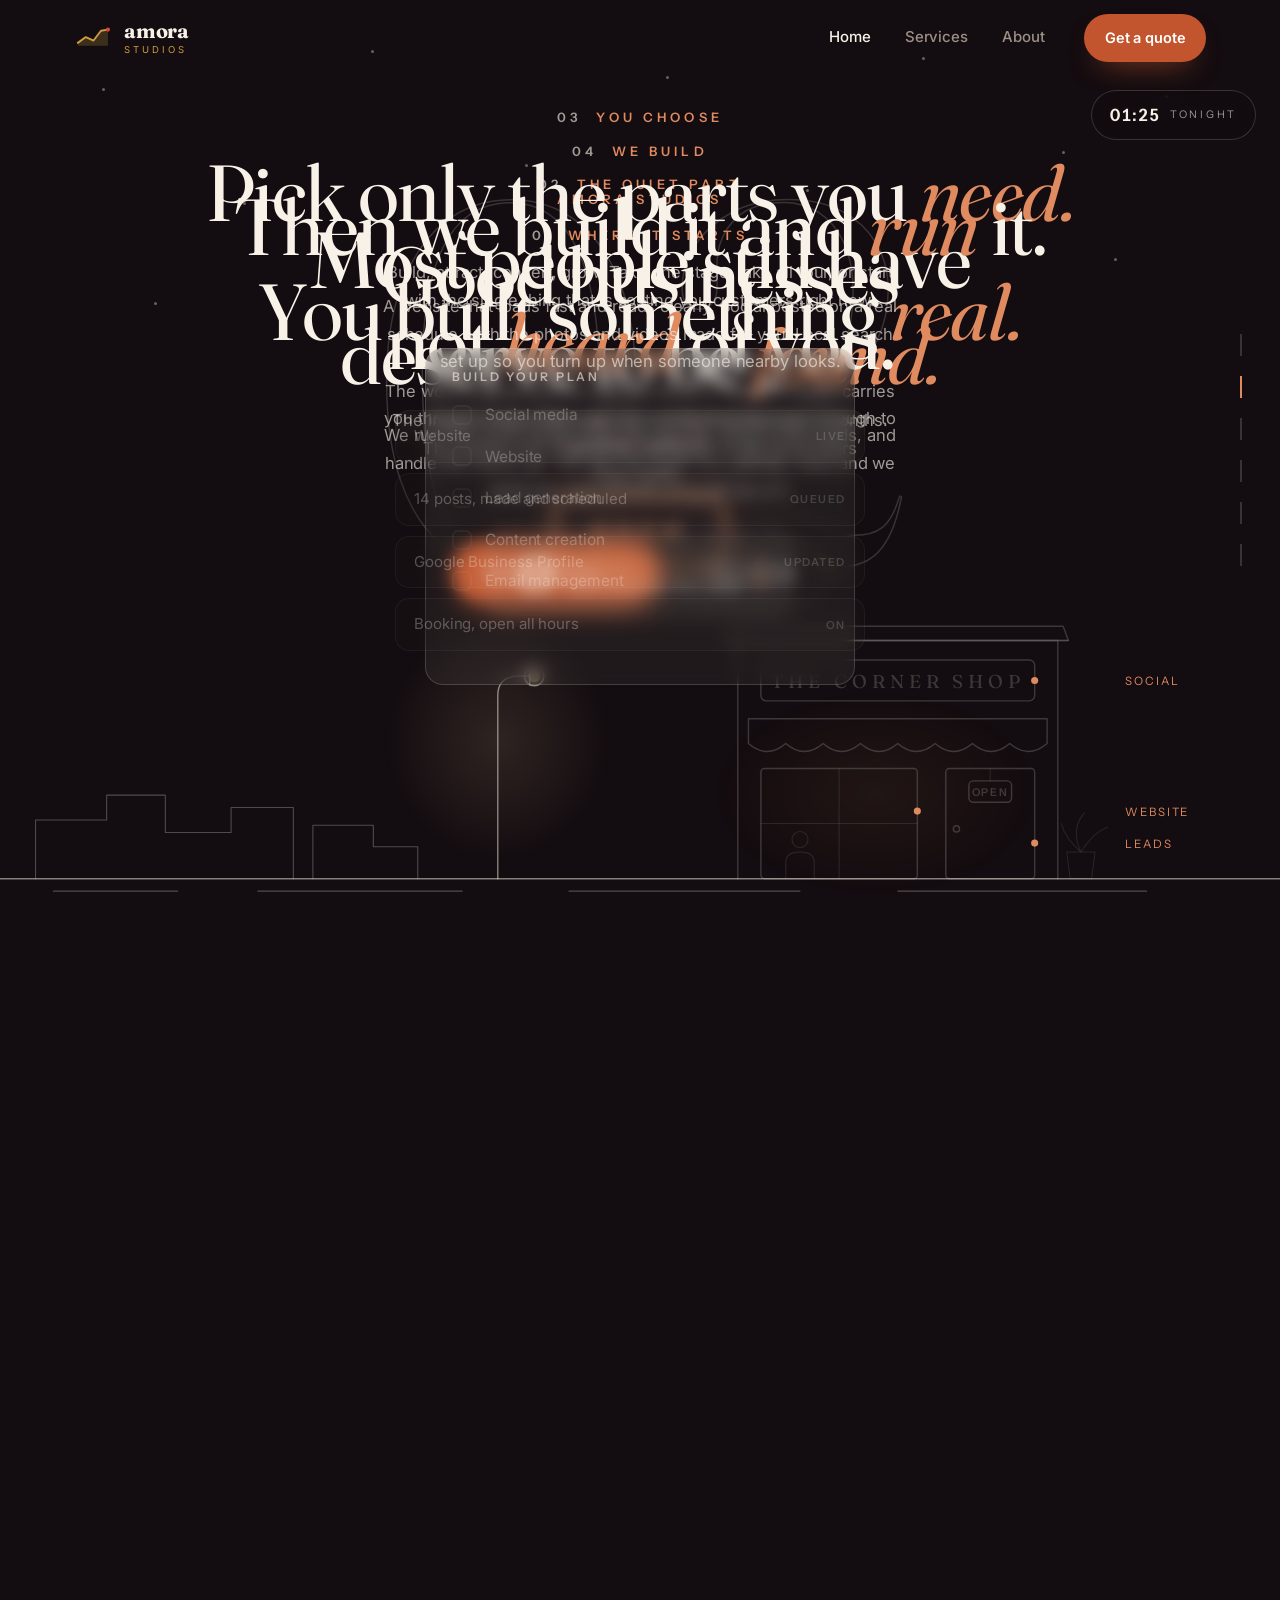
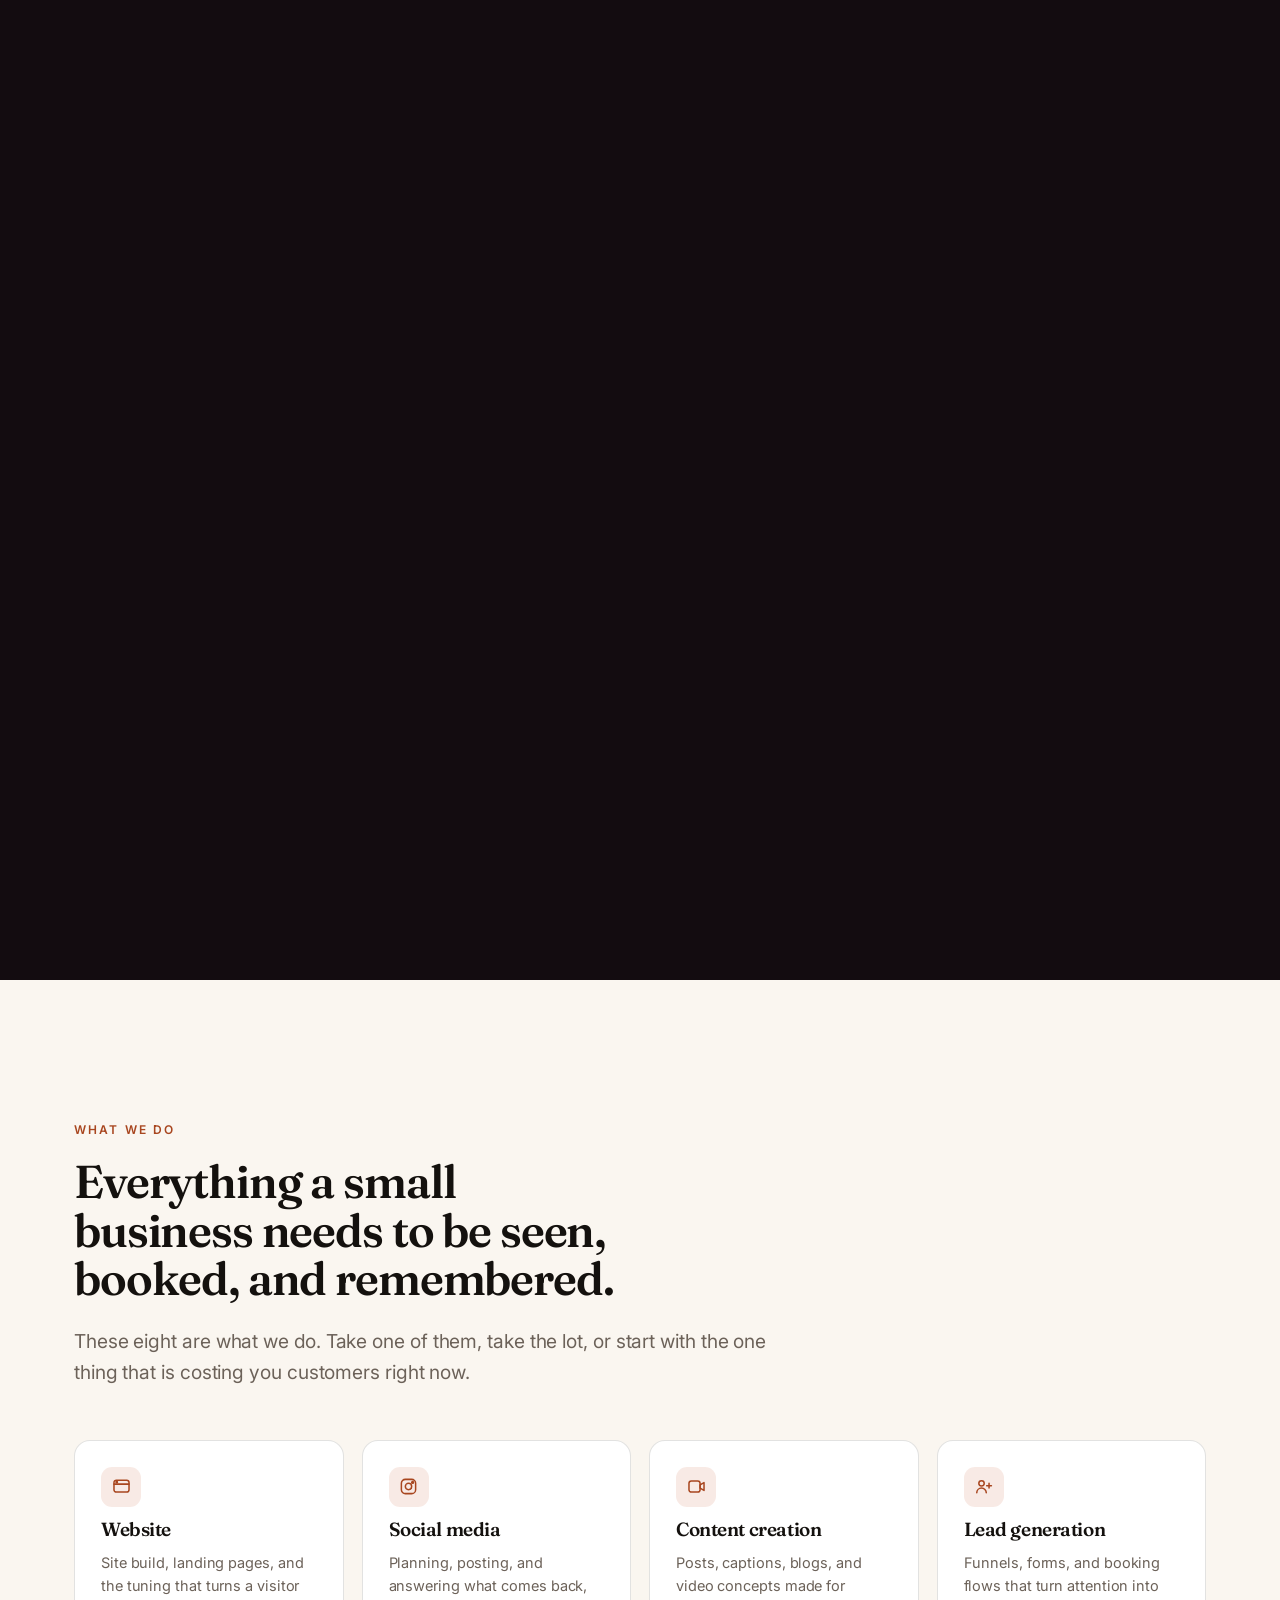
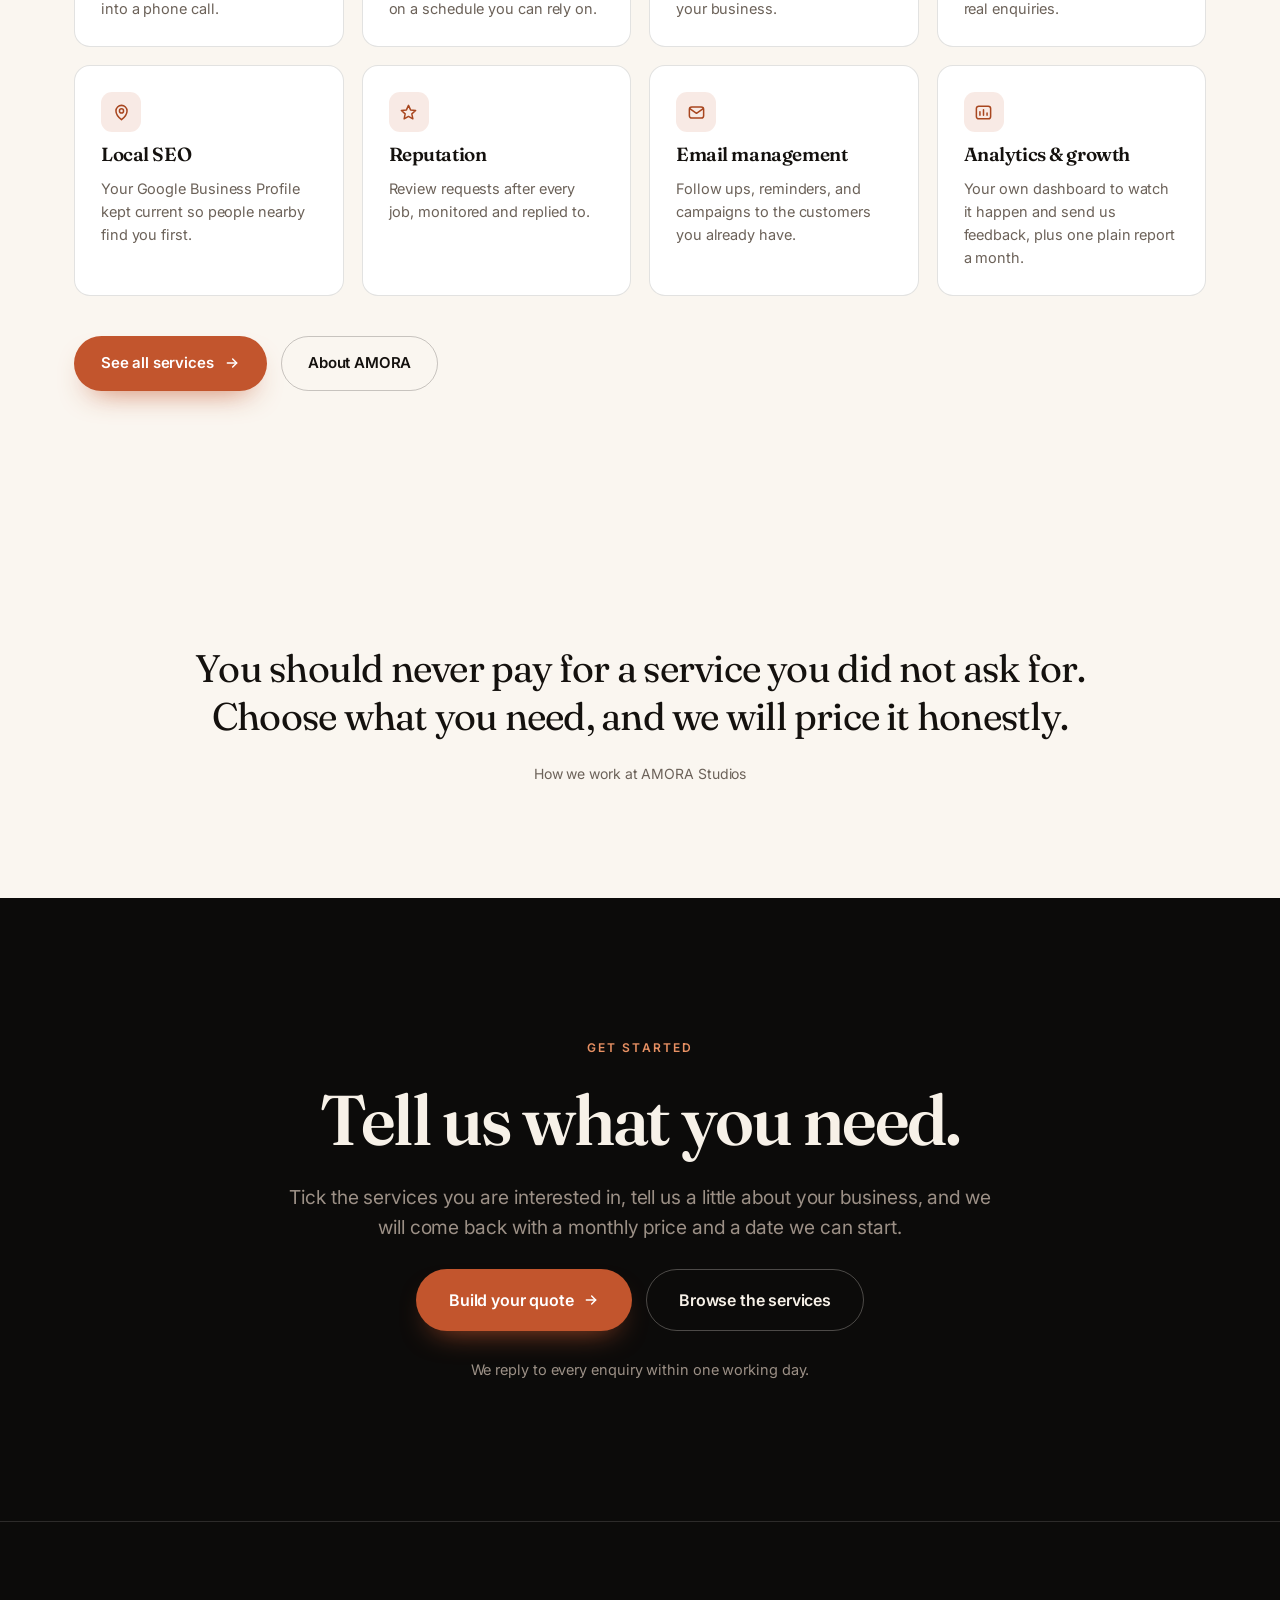
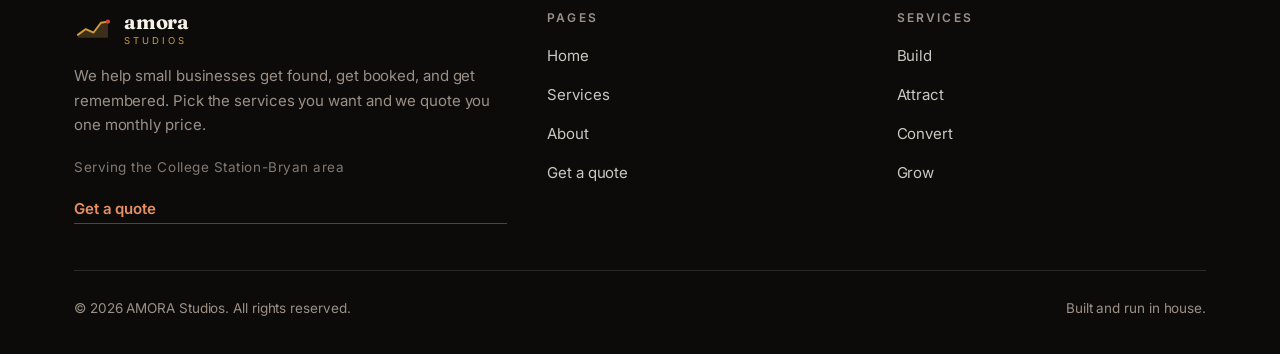
==== commit e6639039: "Daybreak: the landing story becomes one pinned night, and SMS leaves the menu The old landing stage " ====
--- a/index.html
+++ b/index.html
@@ -6,7 +6,7 @@
     <title>AMORA Studios | Growth services for small businesses</title>
     <meta
       name="description"
-      content="Website, social media, content creation, lead generation, local SEO, reputation, email and SMS, and analytics for small businesses. Pick the services you need and we quote you one monthly price."
+      content="Website, social media, content creation, lead generation, local SEO, reputation, email management, and analytics for small businesses. Pick the services you need and we quote you one monthly price."
     />
     <link rel="canonical" href="https://amorastudios.net/" />
     <meta name="theme-color" content="#0a0908" />
@@ -17,7 +17,7 @@
     <meta property="og:title" content="AMORA Studios | Growth services for small businesses" />
     <meta
       property="og:description"
-      content="Eight services for small businesses: website, social media, content, leads, local SEO, reputation, email and SMS, and analytics. Pick what you need and we quote you one monthly price."
+      content="Eight services for small businesses: website, social media, content, leads, local SEO, reputation, email management, and analytics. Pick what you need and we quote you one monthly price."
     />
     <meta property="og:url" content="https://amorastudios.net/" />
     <meta property="og:image" content="https://amorastudios.net/assets/img/og.png" />
@@ -29,7 +29,7 @@
     <meta name="twitter:title" content="AMORA Studios | Growth services for small businesses" />
     <meta
       name="twitter:description"
-      content="Eight services for small businesses: website, social media, content, leads, local SEO, reputation, email and SMS, and analytics. Pick what you need and we quote you one monthly price."
+      content="Eight services for small businesses: website, social media, content, leads, local SEO, reputation, email management, and analytics. Pick what you need and we quote you one monthly price."
     />
 
     <link rel="icon" type="image/svg+xml" href="assets/img/favicon.svg" />
@@ -49,7 +49,7 @@
         "@type": "ProfessionalService",
         "name": "AMORA Studios",
         "url": "https://amorastudios.net/",
-        "description": "AMORA Studios helps small businesses grow with eight services: website, social media, content creation, lead generation, local SEO, reputation, email and SMS, and analytics. Clients choose the ones they want and receive a single monthly quote.",
+        "description": "AMORA Studios helps small businesses grow with eight services: website, social media, content creation, lead generation, local SEO, reputation, email management, and analytics. Clients choose the ones they want and receive a single monthly quote.",
         "priceRange": "$$",
         "areaServed": { "@type": "Place", "name": "College Station-Bryan area, Texas" },
         "address": {
@@ -65,7 +65,7 @@
           { "@type": "Offer", "itemOffered": { "@type": "Service", "name": "Lead generation" } },
           { "@type": "Offer", "itemOffered": { "@type": "Service", "name": "Local SEO" } },
           { "@type": "Offer", "itemOffered": { "@type": "Service", "name": "Reputation" } },
-          { "@type": "Offer", "itemOffered": { "@type": "Service", "name": "Email & SMS" } },
+          { "@type": "Offer", "itemOffered": { "@type": "Service", "name": "Email management" } },
           { "@type": "Offer", "itemOffered": { "@type": "Service", "name": "Analytics & growth" } }
         ]
       }
@@ -113,393 +113,157 @@
 
     <main>
       <!-- ======================================================================
-           THE STORY
-           One pinned stage. One world. The camera moves through it as you
-           scroll and the copy rides alongside. There are no section breaks
-           anywhere in here on purpose.
+           THE STORY · Daybreak
+           One pinned frame. The whole story is a single night, 23:12 to 09:00.
+           The sky grades from espresso to cream as you scroll, a fine-line
+           drawing of the shop sketches itself in, becomes the plan, earns its
+           colour, and fills with life. Every stroke is scrubbed by the scroll.
       ======================================================================= -->
-      <section class="stage" data-stage aria-label="How AMORA Studios grows a small business">
-        <div class="stage__pin">
-          <div class="stage__scene">
-            <svg
-              class="world"
-              data-world
-              viewBox="0 0 2400 900"
-              preserveAspectRatio="xMidYMid slice"
-              role="img"
-              aria-label="A small shop at night that fills with customers by daylight as its social media, website, leads and bookings are built"
-            >
+      <section class="db-stage theme-dark" data-db-stage data-nav-theme="dark" aria-label="How AMORA Studios takes a small business from unseen to open, told as one night">
+        <div class="db-pin" data-db-pin>
+
+          <div class="db-stars" aria-hidden="true">
+            <i style="left:8%;top:14%"></i><i style="left:19%;top:32%;animation-delay:1s"></i><i style="left:29%;top:8%;animation-delay:2.2s"></i>
+            <i style="left:41%;top:26%"></i><i style="left:52%;top:12%;animation-delay:1.5s"></i><i style="left:63%;top:30%;animation-delay:0.7s"></i>
+            <i style="left:72%;top:9%;animation-delay:2.6s"></i><i style="left:83%;top:24%"></i><i style="left:91%;top:15%;animation-delay:1.9s"></i>
+            <i style="left:12%;top:48%;animation-delay:3s"></i><i style="left:57%;top:44%;animation-delay:1.1s"></i><i style="left:87%;top:41%;animation-delay:0.4s"></i>
+          </div>
+          <div class="db-sun" aria-hidden="true"></div>
+
+          <div class="db-clock" data-db-clock aria-label="Time of night in the story">
+            <span class="db-clock__dot"></span>
+            <time data-db-time>23:12</time>
+            <small data-db-daylabel>tonight</small>
+          </div>
+
+          <!-- the drawing: sketched, dimmed, blueprinted, coloured and visited, all by scroll -->
+          <div class="db-street" aria-hidden="true">
+            <svg viewBox="0 0 1440 420" preserveAspectRatio="xMidYMax meet">
               <defs>
-                <linearGradient id="sky" x1="0" y1="0" x2="0" y2="1">
-                  <stop offset="0%" stop-color="#fdeed9" />
-                  <stop offset="55%" stop-color="#f9dcb4" />
-                  <stop offset="100%" stop-color="#f3cb9d" />
-                </linearGradient>
-                <radialGradient id="warm" cx="50%" cy="50%" r="50%">
-                  <stop offset="0%" stop-color="#f7c675" stop-opacity="0.9" />
-                  <stop offset="100%" stop-color="#f7c675" stop-opacity="0" />
+                <radialGradient id="db-winglow" cx="0.5" cy="0.5" r="0.5">
+                  <stop offset="0" stop-color="#ffb45c" stop-opacity="0.4" /><stop offset="1" stop-color="#ffb45c" stop-opacity="0" />
                 </radialGradient>
-                <radialGradient id="sunGlow" cx="50%" cy="50%" r="50%">
-                  <stop offset="0%" stop-color="#f9cd72" stop-opacity="0.75" />
-                  <stop offset="100%" stop-color="#f9cd72" stop-opacity="0" />
+                <radialGradient id="db-lampglow" cx="0.5" cy="0.5" r="0.5">
+                  <stop offset="0" stop-color="#ffd9a0" stop-opacity="0.35" /><stop offset="1" stop-color="#ffd9a0" stop-opacity="0" />
                 </radialGradient>
               </defs>
 
-              <!-- ============ THE WORLD, PAINTED IN DAYLIGHT ============ -->
-              <g id="scenery">
-                <rect x="-600" y="-300" width="3600" height="1500" fill="url(#sky)" />
-
-                <!-- rooftops in the distance -->
-                <g fill="#e0c39c" opacity="0.85">
-                  <path d="M-600 700 V612 h150 v-46 h120 v46 h96 v-70 h140 v70 h130 v-38 h170 v38 h110 v-58 h150 v58 h130 v-30 h180 v30 h140 v-64 h150 v64 h120 v-40 h170 v40 h150 v-52 h160 v52 h190 v-34 h200 v34 h240 V700 Z" />
+              <!-- distant rooftops -->
+              <path class="ln ln--soft draw" d="M40 396 L40 330 L120 330 L120 302 L186 302 L186 344 L260 344 L260 316 L330 316 L330 396" />
+              <path class="ln ln--soft draw" d="M352 396 L352 336 L420 336 L420 360 L470 360 L470 396" />
+
+              <!-- the street itself -->
+              <path class="ln draw" d="M0 396 L1440 396" />
+              <path class="ln ln--soft draw" d="M60 410 L200 410 M290 410 L520 410 M640 410 L900 410 M1010 410 L1290 410" />
+
+              <!-- streetlamp -->
+              <ellipse class="db-lampglow" cx="560" cy="240" rx="130" ry="140" />
+              <path class="ln draw" d="M560 396 L560 190 Q560 168 584 168 L596 168" />
+              <path class="ln draw" d="M596 158 L596 178" />
+              <circle class="db-lampon" cx="601" cy="168" r="7" />
+              <circle class="ln draw" cx="601" cy="168" r="11" />
+
+              <!-- the corner shop -->
+              <g class="db-shop" data-db-shop>
+                <ellipse class="db-winwarm" cx="985" cy="300" rx="190" ry="120" />
+                <path class="db-fill db-fill--facade" data-db-fill="facade" d="M830 396 L830 128 L1190 128 L1190 396 Z" />
+                <path class="ln draw" d="M830 396 L830 128 L1190 128 L1190 396" />
+                <path class="ln draw" d="M818 128 L1202 128" />
+                <path class="ln draw" d="M824 112 L1196 112 L1202 128 L818 128 Z" />
+                <rect class="db-fill db-fill--sign" data-db-fill="sign" x="856" y="150" width="308" height="46" rx="6" />
+                <rect class="ln draw" x="856" y="150" width="308" height="46" rx="6" />
+                <text data-db-signtext x="1010" y="181" font-size="21" text-anchor="middle" font-family="Fraunces, Georgia, serif" letter-spacing="5.5">THE CORNER SHOP</text>
+                <path class="db-fill db-fill--awn" data-db-fill="awn" d="M842 216 L1178 216 L1178 244 Q1157 262 1136 244 Q1115 262 1094 244 Q1073 262 1052 244 Q1031 262 1010 244 Q989 262 968 244 Q947 262 926 244 Q905 262 884 244 Q863 262 842 244 Z" />
+                <path class="ln draw" d="M842 216 L1178 216 L1178 244 Q1157 262 1136 244 Q1115 262 1094 244 Q1073 262 1052 244 Q1031 262 1010 244 Q989 262 968 244 Q947 262 926 244 Q905 262 884 244 Q863 262 842 244 Z" />
+                <rect class="ln draw" x="856" y="272" width="176" height="124" rx="4" />
+                <path class="ln ln--soft draw" d="M944 272 L944 396" />
+                <path class="ln ln--soft draw" d="M856 334 L1032 334" />
+                <circle class="ln ln--soft draw" cx="900" cy="352" r="9" />
+                <path class="ln ln--soft draw" d="M884 396 L884 378 Q884 366 900 366 Q916 366 916 378 L916 396" />
+                <path class="db-fill db-fill--door" data-db-fill="door" d="M1064 272 L1164 272 L1164 396 L1064 396 Z" />
+                <rect class="ln draw" x="1064" y="272" width="100" height="124" rx="4" />
+                <circle class="ln draw" cx="1076" cy="340" r="3.5" />
+                <path class="ln ln--soft draw" d="M1114 272 L1114 286" />
+                <rect class="ln draw" x="1090" y="286" width="48" height="24" rx="5" />
+                <text data-db-opentext x="1114" y="303" font-size="12" font-weight="600" text-anchor="middle" font-family="Instrument Sans, Helvetica, sans-serif" letter-spacing="2">OPEN</text>
+                <path class="ln ln--soft draw" d="M1204 396 L1200 366 L1232 366 L1228 396 Z" />
+                <path class="ln ln--soft draw" d="M1216 366 Q1204 340 1220 322 M1216 366 Q1230 344 1246 338 M1216 366 Q1198 350 1194 334" />
+              </g>
+
+              <!-- 03 · the plan, written onto the drawing -->
+              <g class="db-callouts" data-db-callouts>
+                <g class="db-callout">
+                  <circle cx="1164" cy="173" r="4" />
+                  <path class="db-lead" pathLength="1" d="M1168 173 L1258 173" />
+                  <text x="1266" y="178">Social</text>
                 </g>
-                <g fill="#d9b892" opacity="0.55">
-                  <path d="M-600 700 V648 h210 v-30 h180 v30 h230 v-44 h190 v44 h260 v-26 h210 v26 h240 v-40 h200 v40 h260 v-22 h230 v22 h250 v-36 h210 v36 h260 v-20 h240 v20 h240 V700 Z" />
+                <g class="db-callout">
+                  <circle cx="1032" cy="320" r="4" />
+                  <path class="db-lead" pathLength="1" d="M1036 320 L1258 320" />
+                  <text x="1266" y="325">Website</text>
                 </g>
-
-                <!-- street -->
-                <rect x="-600" y="700" width="3600" height="500" fill="#e9d0b0" />
-                <path d="M-600 700 H3000" stroke="rgba(80,52,32,0.28)" stroke-width="3" />
-                <g stroke="rgba(80,52,32,0.12)" stroke-width="4" stroke-linecap="round">
-                  <path d="M-40 766 H120" /><path d="M200 766 H360" /><path d="M440 766 H600" />
-                  <path d="M680 766 H840" /><path d="M920 766 H1080" /><path d="M1160 766 H1320" />
-                  <path d="M1400 766 H1560" /><path d="M1640 766 H1800" /><path d="M1880 766 H2040" />
+                <g class="db-callout">
+                  <circle cx="1164" cy="356" r="4" />
+                  <path class="db-lead" pathLength="1" d="M1168 356 L1258 356" />
+                  <text x="1266" y="361">Leads</text>
                 </g>
-
-                <!-- the shop -->
-                <g id="shop">
-                  <rect x="180" y="468" width="290" height="232" rx="6" fill="#fbf3e6" stroke="rgba(80,52,32,0.34)" stroke-width="2" />
-                  <!-- Awning. A scalloped edge and panels that follow the slope,
-                       rather than a flat trapezoid with stripes painted over it. -->
-                  <clipPath id="awning-shape">
-                    <path d="M180 424 H470 L484 462 q-22.7 13 -45.4 0 q-22.7 13 -45.4 0 q-22.7 13 -45.4 0 q-22.7 13 -45.4 0 q-22.7 13 -45.4 0 q-22.7 13 -45.4 0 q-22.7 13 -45.4 0 L166 462 Z" />
-                  </clipPath>
-                  <g clip-path="url(#awning-shape)">
-                    <rect x="160" y="416" width="332" height="72" fill="#c2552d" />
-                    <path d="M180.0 418 H221.4 L211.4 482 H166.0 Z" fill="#e5a074" />
-                    <path d="M262.9 418 H304.3 L302.3 482 H256.9 Z" fill="#e5a074" />
-                    <path d="M345.7 418 H387.1 L393.1 482 H347.7 Z" fill="#e5a074" />
-                    <path d="M428.6 418 H470.0 L484.0 482 H438.6 Z" fill="#e5a074" />
-                    <!-- the fold where the canvas leaves the wall -->
-                    <rect x="160" y="416" width="332" height="9" fill="rgba(60,28,14,0.28)" />
-                  </g>
-                  <rect x="246" y="368" width="158" height="44" rx="9" fill="#2a1d16" />
-
-                  <rect x="204" y="502" width="146" height="128" rx="5" fill="#fdf7ee" stroke="rgba(80,52,32,0.3)" stroke-width="2" />
-                  <path d="M277 502 V630 M204 566 H350" stroke="rgba(80,52,32,0.16)" stroke-width="2" />
-
-                  <rect x="372" y="528" width="80" height="172" rx="5" fill="#f4e6d2" stroke="rgba(80,52,32,0.3)" stroke-width="2" />
-                  <rect x="386" y="548" width="52" height="28" rx="6" fill="#fdf7ee" stroke="rgba(80,52,32,0.22)" stroke-width="2" />
-                  <circle cx="388" cy="622" r="5" fill="rgba(80,52,32,0.5)" />
-
-                  <!-- Planter. A tapered pot with a rim, and leaves drawn as
-                       shapes rather than three strokes fanned out. -->
-                  <path d="M498 660 H542 L536 700 H504 Z" fill="#d9b892" stroke="rgba(80,52,32,0.24)" stroke-width="2" stroke-linejoin="round" />
-                  <rect x="494" y="652" width="52" height="11" rx="3" fill="#cfa87f" stroke="rgba(80,52,32,0.24)" stroke-width="2" />
-                  <g fill="#5c7a5c">
-                    <path d="M520 652 q-3 -20 2 -34 q6 14 2 34 Z" />
-                    <path d="M517 652 q-14 -9 -19 -25 q16 5 23 25 Z" />
-                    <path d="M525 652 q13 -11 17 -27 q-15 7 -21 27 Z" />
-                  </g>
+                <g class="db-callout">
+                  <circle cx="1178" cy="230" r="4" />
+                  <path class="db-lead" pathLength="1" d="M1182 230 L1258 230" />
+                  <text x="1266" y="235">Content</text>
                 </g>
-
-                <!-- street lamp -->
-                <g id="lamp">
-                  <path d="M112 700 V498" stroke="#907855" stroke-width="7" stroke-linecap="round" />
-                  <path d="M112 498 q0 -22 22 -22" fill="none" stroke="#907855" stroke-width="7" stroke-linecap="round" />
-                  <circle cx="136" cy="478" r="11" fill="#f6dca6" />
+                <g class="db-callout">
+                  <circle cx="1114" cy="298" r="4" />
+                  <path class="db-lead" pathLength="1" d="M1114 298 Q1114 268 1258 268" />
+                  <text x="1266" y="273">Email</text>
                 </g>
               </g>
 
-              <!-- ============ NIGHT, ONE SHEET OF DARK ON TOP ============ -->
-              <!-- A warm near-black, matching the ink the rest of the site is built from.
-                   Any blue or violet in here reads as a colour wash across the whole
-                   story rather than as darkness. -->
-              <rect class="sv-tint" x="-600" y="-300" width="3600" height="1500" fill="#0d0a08" />
-
-              <g class="sv-night">
-                <g fill="#f7f1e8">
-                  <circle class="twinkle" cx="60" cy="120" r="3" /><circle class="twinkle" cx="190" cy="66" r="2.2" />
-                  <circle class="twinkle" cx="420" cy="150" r="2.8" /><circle class="twinkle" cx="560" cy="80" r="2.2" />
-                  <circle class="twinkle" cx="700" cy="182" r="3" /><circle class="twinkle" cx="860" cy="96" r="2.4" />
-                  <circle class="twinkle" cx="1010" cy="150" r="2.6" /><circle class="twinkle" cx="1160" cy="70" r="3" />
-                  <circle class="twinkle" cx="1320" cy="176" r="2.2" /><circle class="twinkle" cx="1470" cy="104" r="2.8" />
-                  <circle class="twinkle" cx="1630" cy="158" r="2.4" /><circle class="twinkle" cx="1780" cy="78" r="3" />
-                  <circle class="twinkle" cx="1940" cy="168" r="2.4" /><circle class="twinkle" cx="2090" cy="110" r="2.8" />
-                  <circle class="twinkle" cx="2250" cy="72" r="2.4" /><circle class="twinkle" cx="2360" cy="184" r="2.6" />
-                  <circle class="twinkle" cx="300" cy="270" r="2.2" /><circle class="twinkle" cx="980" cy="284" r="2.4" />
-                  <circle class="twinkle" cx="1700" cy="296" r="2.2" /><circle class="twinkle" cx="2180" cy="264" r="2.6" />
-                </g>
-
-                <!-- moon -->
-                <path d="M292 128 a48 48 0 1 0 6 95 a38 38 0 1 1 -6 -95 Z" fill="#f6efdd" opacity="0.95" />
-
-                <!-- lamp light and the warm spill from inside the shop -->
-                <circle cx="136" cy="486" r="185" fill="url(#warm)" opacity="0.5" />
-                <circle cx="277" cy="566" r="215" fill="url(#warm)" opacity="0.62" />
-                <rect x="204" y="502" width="146" height="128" rx="5" fill="#f7c675" opacity="0.28" />
-                <path d="M204 630 L150 700 H404 L350 630 Z" fill="#f7c675" opacity="0.12" />
-
-                <!-- Someone still working late. Read at this size it only needs
-                     a head, a shoulder line and an arm resting on the counter,
-                     which is enough to be a person rather than an icon. -->
-                <g fill="#2a1d16" opacity="0.52">
-                  <circle cx="252" cy="548" r="13" />
-                  <path d="M250 562 h6 v8 h-6 Z" />
-                  <path d="M228 606 q2 -34 24 -34 q22 0 24 34 Z" />
-                  <path d="M272 586 q17 3 23 14 l-7 5 q-7 -9 -18 -12 Z" />
-                </g>
-                <rect x="262" y="602" width="62" height="5" rx="2.5" fill="#2a1d16" opacity="0.3" />
-
-                <!-- the sign, unlit -->
-                <rect x="268" y="384" width="76" height="10" rx="5" fill="rgba(246,230,207,0.34)" />
-                <rect x="352" y="384" width="34" height="10" rx="5" fill="rgba(246,230,207,0.18)" />
+              <!-- 05 · enquiries arc into the door -->
+              <g class="db-arcs" data-db-arcs>
+                <path class="db-arcpath" data-db-arc d="M140 40 Q560 60 900 200 Q1060 262 1108 290" />
+                <circle class="db-arctip" data-db-tip r="4.5" />
+                <path class="db-arcpath" data-db-arc d="M1400 30 Q1300 160 1220 230 Q1160 272 1122 290" />
+                <circle class="db-arctip" data-db-tip r="4.5" />
+                <path class="db-arcpath" data-db-arc d="M60 250 Q480 300 840 330 Q1020 342 1096 306" />
+                <circle class="db-arctip" data-db-tip r="4.5" />
+                <circle class="db-arcpin" data-db-pinpop cx="1114" cy="284" r="7" />
+                <circle class="db-arcpin db-arcpin--ring" data-db-pinpop cx="1114" cy="284" r="12" />
               </g>
 
-              <!-- ============ DAY ============ -->
-              <g class="sv-day">
-                <circle cx="1180" cy="150" r="150" fill="url(#sunGlow)" />
-                <circle cx="1180" cy="150" r="62" fill="#f8c96c" />
-
-                <text x="325" y="401" font-size="23" font-weight="600" fill="#f6e6cf" text-anchor="middle" font-family="Fraunces, Georgia, serif">OPEN</text>
-
-                <!-- customers -->
-                <g fill="#2f2118">
-                  <g opacity="0.9"><circle cx="576" cy="606" r="17" /><path d="M550 700 q26 -56 52 0 Z" /></g>
-                  <g opacity="0.75"><circle cx="632" cy="620" r="14" /><path d="M610 700 q22 -48 44 0 Z" /></g>
-                  <g opacity="0.6"><circle cx="96" cy="616" r="15" /><path d="M72 700 q24 -50 48 0 Z" /></g>
-                  <g opacity="0.5"><circle cx="700" cy="628" r="12" /><path d="M681 700 q19 -42 38 0 Z" /></g>
-                </g>
+              <!-- 06 · the morning -->
+              <g class="db-birds">
+                <path class="ln ln--soft" d="M330 130 Q340 122 350 130 Q360 122 370 130" />
+                <path class="ln ln--soft" d="M420 96 Q428 90 436 96 Q444 90 452 96" />
+                <path class="ln ln--soft" d="M1280 110 Q1289 103 1298 110 Q1307 103 1316 110" />
               </g>
-
-              <!-- ============ WHAT WE BUILD, FLOATING THROUGH THE WORLD ============ -->
-
-              <!-- the quiet -->
-              <g class="sv" style="--in: 0.24; --out: 0.42">
-                <g class="sv-rise" style="--in: 0.25">
-                  <rect x="566" y="286" width="392" height="158" rx="20" fill="#12100f" stroke="rgba(247,241,232,0.18)" stroke-width="2" />
-                  <text x="598" y="328" font-size="17" letter-spacing="3" fill="#9c9086">INBOX</text>
-                  <text x="598" y="404" font-size="58" font-weight="600" fill="#f7f1e8" font-family="Fraunces, Georgia, serif">0</text>
-                  <text x="648" y="400" font-size="19" fill="#9c9086">new enquiries this week</text>
-                  <rect x="598" y="420" width="150" height="8" rx="4" fill="rgba(247,241,232,0.1)" />
-                </g>
-
-                <g class="sv-rise" style="--in: 0.285">
-                  <rect x="612" y="474" width="300" height="184" rx="20" fill="#12100f" stroke="rgba(247,241,232,0.18)" stroke-width="2" />
-                  <text x="642" y="514" font-size="16" letter-spacing="3" fill="#9c9086">RECENT CALLS</text>
-                  <g stroke="rgba(247,241,232,0.12)" stroke-width="2">
-                    <path d="M642 542 H882" /><path d="M642 580 H882" />
-                  </g>
-                  <text x="642" y="620" font-size="19" fill="#6f6660">Nothing yet</text>
-                </g>
-              </g>
-
-              <!-- you choose -->
-              <g class="sv" style="--in: 0.39; --out: 0.58">
-                <rect x="958" y="248" width="404" height="418" rx="26" fill="#12100f" stroke="rgba(247,241,232,0.18)" stroke-width="2" />
-                <text x="992" y="300" font-size="23" font-weight="600" fill="#f7f1e8" font-family="Fraunces, Georgia, serif">Build your plan</text>
-                <text x="992" y="328" font-size="15" fill="#9c9086">Choose any combination</text>
-                <path d="M992 348 H1328" stroke="rgba(247,241,232,0.12)" stroke-width="2" />
-
-                <!-- unchosen rows sit underneath, the chosen ones fade in over them -->
-                <g fill="none">
-                  <g>
-                    <rect x="992" y="362" width="336" height="36" rx="11" fill="rgba(247,241,232,0.05)" stroke="rgba(247,241,232,0.14)" stroke-width="2" />
-                    <rect x="1006" y="372" width="18" height="18" rx="5" stroke="rgba(247,241,232,0.28)" stroke-width="2" />
-                    <text x="1038" y="386" font-size="16" fill="#9c9086">Social media</text>
-                  </g>
-                  <g>
-                    <rect x="992" y="408" width="336" height="36" rx="11" fill="rgba(247,241,232,0.05)" stroke="rgba(247,241,232,0.14)" stroke-width="2" />
-                    <rect x="1006" y="418" width="18" height="18" rx="5" stroke="rgba(247,241,232,0.28)" stroke-width="2" />
-                    <text x="1038" y="432" font-size="16" fill="#9c9086">Website</text>
-                  </g>
-                  <g>
-                    <rect x="992" y="454" width="336" height="36" rx="11" fill="rgba(247,241,232,0.05)" stroke="rgba(247,241,232,0.14)" stroke-width="2" />
-                    <rect x="1006" y="464" width="18" height="18" rx="5" stroke="rgba(247,241,232,0.28)" stroke-width="2" />
-                    <text x="1038" y="478" font-size="16" fill="#9c9086">Lead generation</text>
-                  </g>
-                  <g>
-                    <rect x="992" y="500" width="336" height="36" rx="11" fill="rgba(247,241,232,0.05)" stroke="rgba(247,241,232,0.14)" stroke-width="2" />
-                    <rect x="1006" y="510" width="18" height="18" rx="5" stroke="rgba(247,241,232,0.28)" stroke-width="2" />
-                    <text x="1038" y="524" font-size="16" fill="#9c9086">Content creation</text>
-                  </g>
-                  <g>
-                    <rect x="992" y="546" width="336" height="36" rx="11" fill="rgba(247,241,232,0.05)" stroke="rgba(247,241,232,0.14)" stroke-width="2" />
-                    <rect x="1006" y="556" width="18" height="18" rx="5" stroke="rgba(247,241,232,0.28)" stroke-width="2" />
-                    <text x="1038" y="570" font-size="16" fill="#9c9086">Email &amp; SMS</text>
-                  </g>
-                </g>
-
-                <g class="sv-on" style="--in: 0.425">
-                  <rect x="992" y="362" width="336" height="36" rx="11" fill="rgba(194,85,45,0.16)" stroke="#c2552d" stroke-width="2" />
-                  <rect x="1006" y="372" width="18" height="18" rx="5" fill="#c2552d" />
-                  <path d="M1010.5 381 l3.6 3.6 6.4 -7" stroke="#fff" stroke-width="2.4" fill="none" stroke-linecap="round" stroke-linejoin="round" />
-                  <text x="1038" y="386" font-size="16" fill="#f7f1e8">Social media</text>
-                </g>
-                <g class="sv-on" style="--in: 0.447">
-                  <rect x="992" y="408" width="336" height="36" rx="11" fill="rgba(194,85,45,0.16)" stroke="#c2552d" stroke-width="2" />
-                  <rect x="1006" y="418" width="18" height="18" rx="5" fill="#c2552d" />
-                  <path d="M1010.5 427 l3.6 3.6 6.4 -7" stroke="#fff" stroke-width="2.4" fill="none" stroke-linecap="round" stroke-linejoin="round" />
-                  <text x="1038" y="432" font-size="16" fill="#f7f1e8">Website</text>
-                </g>
-                <g class="sv-on" style="--in: 0.469">
-                  <rect x="992" y="454" width="336" height="36" rx="11" fill="rgba(194,85,45,0.16)" stroke="#c2552d" stroke-width="2" />
-                  <rect x="1006" y="464" width="18" height="18" rx="5" fill="#c2552d" />
-                  <path d="M1010.5 473 l3.6 3.6 6.4 -7" stroke="#fff" stroke-width="2.4" fill="none" stroke-linecap="round" stroke-linejoin="round" />
-                  <text x="1038" y="478" font-size="16" fill="#f7f1e8">Lead generation</text>
-                </g>
-                <g class="sv-on" style="--in: 0.491">
-                  <rect x="992" y="500" width="336" height="36" rx="11" fill="rgba(194,85,45,0.16)" stroke="#c2552d" stroke-width="2" />
-                  <rect x="1006" y="510" width="18" height="18" rx="5" fill="#c2552d" />
-                  <path d="M1010.5 519 l3.6 3.6 6.4 -7" stroke="#fff" stroke-width="2.4" fill="none" stroke-linecap="round" stroke-linejoin="round" />
-                  <text x="1038" y="524" font-size="16" fill="#f7f1e8">Content creation</text>
-                </g>
-                <g class="sv-on" style="--in: 0.513">
-                  <rect x="992" y="546" width="336" height="36" rx="11" fill="rgba(194,85,45,0.16)" stroke="#c2552d" stroke-width="2" />
-                  <rect x="1006" y="556" width="18" height="18" rx="5" fill="#c2552d" />
-                  <path d="M1010.5 565 l3.6 3.6 6.4 -7" stroke="#fff" stroke-width="2.4" fill="none" stroke-linecap="round" stroke-linejoin="round" />
-                  <text x="1038" y="570" font-size="16" fill="#f7f1e8">Email &amp; SMS</text>
-                </g>
-
-                <path d="M992 606 H1328" stroke="rgba(247,241,232,0.12)" stroke-width="2" />
-                <text x="992" y="640" font-size="15" fill="#9c9086">Your monthly quote</text>
-                <text x="1328" y="640" font-size="17" font-weight="600" fill="#f7f1e8" text-anchor="end" font-family="Fraunces, Georgia, serif">Built around this list</text>
-              </g>
-
-              <!-- we build -->
-              <g class="sv" style="--in: 0.55; --out: 0.72">
-                <g class="sv-rise" style="--in: 0.56">
-                  <rect x="1338" y="262" width="428" height="306" rx="20" fill="#12100f" stroke="rgba(247,241,232,0.18)" stroke-width="2" />
-                  <path d="M1338 306 H1766" stroke="rgba(247,241,232,0.14)" stroke-width="2" />
-                  <circle cx="1364" cy="284" r="6" fill="rgba(247,241,232,0.3)" />
-                  <circle cx="1384" cy="284" r="6" fill="rgba(247,241,232,0.18)" />
-                  <circle cx="1404" cy="284" r="6" fill="rgba(247,241,232,0.18)" />
-                  <rect x="1428" y="276" width="170" height="16" rx="8" fill="rgba(247,241,232,0.08)" />
-                  <rect x="1364" y="332" width="190" height="20" rx="8" fill="rgba(247,241,232,0.34)" />
-                  <rect x="1364" y="366" width="248" height="11" rx="5.5" fill="rgba(247,241,232,0.14)" />
-                  <rect x="1364" y="386" width="206" height="11" rx="5.5" fill="rgba(247,241,232,0.1)" />
-                  <rect x="1364" y="416" width="120" height="34" rx="17" fill="#c2552d" />
-                  <rect x="1636" y="332" width="106" height="118" rx="12" fill="rgba(247,241,232,0.06)" stroke="rgba(247,241,232,0.12)" stroke-width="2" />
-                  <circle cx="1664" cy="364" r="9" fill="rgba(207,155,63,0.65)" />
-                  <path d="M1650 428 l26 -30 20 22 16 -14" fill="none" stroke="rgba(207,155,63,0.7)" stroke-width="3" stroke-linecap="round" stroke-linejoin="round" />
-                  <rect x="1364" y="474" width="118" height="66" rx="12" fill="rgba(247,241,232,0.05)" stroke="rgba(247,241,232,0.1)" stroke-width="2" />
-                  <rect x="1494" y="474" width="118" height="66" rx="12" fill="rgba(247,241,232,0.05)" stroke="rgba(247,241,232,0.1)" stroke-width="2" />
-                  <rect x="1624" y="474" width="118" height="66" rx="12" fill="rgba(247,241,232,0.05)" stroke="rgba(247,241,232,0.1)" stroke-width="2" />
-                </g>
-
-                <g class="sv-rise" style="--in: 0.6">
-                  <rect x="1794" y="300" width="152" height="292" rx="26" fill="#12100f" stroke="rgba(247,241,232,0.2)" stroke-width="2" />
-                  <rect x="1846" y="316" width="48" height="7" rx="3.5" fill="rgba(247,241,232,0.2)" />
-                  <circle cx="1822" cy="352" r="14" fill="rgba(194,85,45,0.4)" />
-                  <rect x="1844" y="342" width="72" height="9" rx="4.5" fill="rgba(247,241,232,0.26)" />
-                  <rect x="1844" y="357" width="46" height="8" rx="4" fill="rgba(247,241,232,0.12)" />
-                  <g>
-                    <rect x="1808" y="384" width="40" height="40" rx="8" fill="rgba(207,155,63,0.4)" />
-                    <rect x="1854" y="384" width="40" height="40" rx="8" fill="rgba(194,85,45,0.4)" />
-                    <rect x="1900" y="384" width="30" height="40" rx="8" fill="rgba(247,241,232,0.1)" />
-                    <rect x="1808" y="430" width="40" height="40" rx="8" fill="rgba(194,85,45,0.25)" />
-                    <rect x="1854" y="430" width="40" height="40" rx="8" fill="rgba(247,241,232,0.1)" />
-                    <rect x="1900" y="430" width="30" height="40" rx="8" fill="rgba(207,155,63,0.25)" />
-                    <rect x="1808" y="476" width="40" height="40" rx="8" fill="rgba(247,241,232,0.08)" />
-                    <rect x="1854" y="476" width="40" height="40" rx="8" fill="rgba(194,85,45,0.18)" />
-                    <rect x="1900" y="476" width="30" height="40" rx="8" fill="rgba(247,241,232,0.06)" />
-                  </g>
-                  <text x="1870" y="552" font-size="15" fill="#9c9086" text-anchor="middle">Posts scheduled</text>
-                </g>
-
-                <g class="sv-rise" style="--in: 0.64">
-                  <rect x="1338" y="592" width="206" height="86" rx="18" fill="#12100f" stroke="rgba(247,241,232,0.18)" stroke-width="2" />
-                  <rect x="1362" y="616" width="38" height="38" rx="9" fill="none" stroke="#c2552d" stroke-width="2.5" />
-                  <path d="M1362 626 h38 M1372 610 v10 M1390 610 v10" stroke="#c2552d" stroke-width="2.5" stroke-linecap="round" />
-                  <text x="1414" y="632" font-size="16" fill="#f7f1e8">Booking live</text>
-                  <text x="1414" y="654" font-size="14" fill="#9c9086">Open all hours</text>
-
-                  <rect x="1560" y="592" width="206" height="86" rx="18" fill="#12100f" stroke="rgba(247,241,232,0.18)" stroke-width="2" />
-                  <path d="M1584 616 h40 v30 h-40 z" fill="none" stroke="#cf9b3f" stroke-width="2.5" />
-                  <path d="M1584 616 l20 16 20 -16" fill="none" stroke="#cf9b3f" stroke-width="2.5" />
-                  <text x="1638" y="632" font-size="16" fill="#f7f1e8">Campaign ready</text>
-                  <text x="1638" y="654" font-size="14" fill="#9c9086">Sends Thursday</text>
-                </g>
-              </g>
-
-              <!-- it starts moving -->
-              <g class="sv" style="--in: 0.7; --out: 0.87">
-                <g class="sv-rise" style="--in: 0.705">
-                  <rect x="1762" y="268" width="400" height="88" rx="18" fill="#12100f" stroke="rgba(247,241,232,0.18)" stroke-width="2" />
-                  <rect x="1786" y="292" width="44" height="44" rx="12" fill="rgba(194,85,45,0.2)" />
-                  <path d="M1798 308 h20 v14 h-20 z M1798 308 l10 8 10 -8" fill="none" stroke="#e79063" stroke-width="2.2" stroke-linejoin="round" />
-                  <text x="1846" y="308" font-size="17" font-weight="600" fill="#f7f1e8">New enquiry from the website</text>
-                  <text x="1846" y="332" font-size="15" fill="#9c9086">Asking about next week</text>
-                </g>
-                <g class="sv-rise" style="--in: 0.735">
-                  <rect x="1762" y="372" width="400" height="88" rx="18" fill="#12100f" stroke="rgba(247,241,232,0.18)" stroke-width="2" />
-                  <rect x="1786" y="396" width="44" height="44" rx="12" fill="rgba(194,85,45,0.2)" />
-                  <rect x="1797" y="410" width="22" height="18" rx="4" fill="none" stroke="#e79063" stroke-width="2.2" />
-                  <path d="M1797 416 h22 M1803 406 v6 M1813 406 v6" stroke="#e79063" stroke-width="2.2" stroke-linecap="round" />
-                  <text x="1846" y="412" font-size="17" font-weight="600" fill="#f7f1e8">Booking confirmed</text>
-                  <text x="1846" y="436" font-size="15" fill="#9c9086">Thursday at 10:30, deposit paid</text>
-                </g>
-                <g class="sv-rise" style="--in: 0.765">
-                  <rect x="1762" y="476" width="400" height="88" rx="18" fill="#12100f" stroke="rgba(247,241,232,0.18)" stroke-width="2" />
-                  <rect x="1786" y="500" width="44" height="44" rx="12" fill="rgba(207,155,63,0.2)" />
-                  <path d="M1808 508 l4.4 9 9.6 1 -7 6.4 1.8 9.6 -8.8 -4.8 -8.8 4.8 1.8 -9.6 -7 -6.4 9.6 -1 z" fill="none" stroke="#cf9b3f" stroke-width="2" stroke-linejoin="round" />
-                  <text x="1846" y="516" font-size="17" font-weight="600" fill="#f7f1e8">New five star review</text>
-                  <text x="1846" y="540" font-size="15" fill="#9c9086">Left after the automatic follow up</text>
-                </g>
-                <g class="sv-rise" style="--in: 0.795">
-                  <rect x="1762" y="580" width="400" height="88" rx="18" fill="#12100f" stroke="rgba(247,241,232,0.18)" stroke-width="2" />
-                  <rect x="1786" y="604" width="44" height="44" rx="12" fill="rgba(194,85,45,0.2)" />
-                  <path d="M1799 614 q-4 20 14 26" fill="none" stroke="#e79063" stroke-width="2.4" stroke-linecap="round" />
-                  <circle cx="1817" cy="618" r="3" fill="#e79063" />
-                  <text x="1846" y="620" font-size="17" font-weight="600" fill="#f7f1e8">New enquiry from the site</text>
-                  <text x="1846" y="644" font-size="15" fill="#9c9086">Booking form completed at 11pm</text>
-                </g>
-              </g>
-
-              <!-- and you grow -->
-              <g class="sv" style="--in: 0.85; --out: 1.6; --sp: 14">
-                <path
-                  d="M150 306 C 360 296, 470 258, 640 242 S 900 206, 1030 166 S 1250 110, 1352 92"
-                  fill="none"
-                  stroke="#c2552d"
-                  stroke-width="26"
-                  opacity="0.16"
-                  stroke-linecap="round"
-                  class="sv-draw"
-                  style="--in: 0.86"
-                />
-                <path
-                  class="sv-draw"
-                  style="--in: 0.86"
-                  d="M150 306 C 360 296, 470 258, 640 242 S 900 206, 1030 166 S 1250 110, 1352 92"
-                  fill="none"
-                  stroke="#c2552d"
-                  stroke-width="9"
-                  stroke-linecap="round"
-                />
-                <g class="sv-on" style="--in: 0.93; --sp: 40">
-                  <circle cx="1352" cy="92" r="26" fill="#c2552d" opacity="0.22" />
-                  <circle cx="1352" cy="92" r="11" fill="#c2552d" />
-                </g>
+              <g class="db-customers" data-db-customers>
+                <circle class="ln" cx="1290" cy="322" r="9" />
+                <path class="ln" d="M1274 396 L1274 356 Q1274 340 1290 340 Q1306 340 1306 356 L1306 396" />
+                <circle class="ln ln--soft" cx="1336" cy="332" r="7.5" />
+                <path class="ln ln--soft" d="M1324 396 L1324 362 Q1324 348 1336 348 Q1348 348 1348 362 L1348 396" />
+                <circle class="ln ln--soft" cx="760" cy="330" r="8" />
+                <path class="ln ln--soft" d="M746 396 L746 360 Q746 346 760 346 Q774 346 774 360 L774 396" />
               </g>
             </svg>
           </div>
 
-          <div class="stage__scrim" aria-hidden="true"></div>
-
-          <div class="stage__copy">
-            <!-- The hero starts before the story does (a negative --in) so it is
-                 already at full opacity when the page first paints. -->
-            <article class="beat beat--hero" style="--in: -0.05; --span: 0.18">
-              <p class="eyebrow">AMORA Studios</p>
-              <h1 class="beat__title">
-                Good businesses deserve to be <span class="italic-note accent-text">found.</span>
-              </h1>
-              <p class="beat__body">
+          <div class="db-grow" aria-hidden="true">
+            <svg viewBox="0 0 1200 340" preserveAspectRatio="none">
+              <path class="db-grow__fill" data-db-growfill d="M0 300 C150 292 240 268 360 252 C480 236 560 244 680 210 C800 176 900 150 1020 108 C1090 84 1150 66 1200 52 L1200 340 L0 340 Z" />
+              <path class="db-grow__line" data-db-growline pathLength="1" d="M0 300 C150 292 240 268 360 252 C480 236 560 244 680 210 C800 176 900 150 1020 108 C1090 84 1150 66 1200 52" />
+            </svg>
+          </div>
+
+          <div class="db-copy">
+            <article class="db-beat" data-in="-0.05" data-span="0.17">
+              <p class="db-eyebrow">AMORA Studios</p>
+              <h1 class="db-headline">Good businesses<br />deserve to be <em class="db-found">found.</em></h1>
+              <p class="db-lede">
                 We run the social media, build the website, bring in the leads, and handle the follow up. You pick
                 the parts you actually need and we send you one monthly price for all of it.
               </p>
-              <div class="btn-row">
+              <div class="db-actions">
                 <a class="btn btn--primary btn--lg" href="services.html">
                   See what we do
                   <svg class="arrow" width="16" height="16" viewBox="0 0 24 24" fill="none" stroke="currentColor" stroke-width="2.2" stroke-linecap="round" stroke-linejoin="round" aria-hidden="true"><path d="M5 12h14" /><path d="m13 6 6 6-6 6" /></svg>
@@ -508,73 +272,104 @@
               </div>
             </article>
 
-            <article class="beat" style="--in: 0.12; --span: 0.14">
-              <p class="beat__num">01 Where it starts</p>
-              <h2 class="beat__title">You built something real.</h2>
-              <p class="beat__body">
+            <article class="db-beat" data-in="0.13" data-span="0.13">
+              <span class="db-ghost" aria-hidden="true">01</span>
+              <p class="db-eyebrow"><span class="db-eyebrow__num">01</span>Where it starts</p>
+              <h2 class="db-headline">You built something <em>real.</em></h2>
+              <p class="db-lede">
                 The work is good and the regulars know it. Word of mouth carries you through most weeks, and for a
                 while that has been enough to keep the lights on.
               </p>
-            </article>
-
-            <article class="beat" style="--in: 0.26; --span: 0.14">
-              <p class="beat__num">02 The quiet part</p>
-              <h2 class="beat__title">Most people still have not heard of you.</h2>
-              <p class="beat__body">
+              <div><span class="db-neon">OPEN</span></div>
+            </article>
+
+            <article class="db-beat" data-in="0.27" data-span="0.13">
+              <span class="db-ghost" aria-hidden="true">02</span>
+              <p class="db-eyebrow"><span class="db-eyebrow__num">02</span>The quiet part</p>
+              <h2 class="db-headline">Most people still have not <em>heard</em> of you.</h2>
+              <p class="db-lede">
                 The inbox is slow. The page has not been posted on in months. The phone only rings when someone
                 finally remembers your name.
               </p>
-            </article>
-
-            <article class="beat" style="--in: 0.4; --span: 0.15">
-              <p class="beat__num">03 You choose</p>
-              <h2 class="beat__title">Pick only the parts you need.</h2>
-              <p class="beat__body">
-                Everything we do falls into four stages. Build, attract, convert, grow. Take one of them, take all
-                four, or start with the single thing that is costing you customers right now.
+              <div class="db-inboxline">
+                <span class="db-inboxline__zero">0</span>
+                <span class="db-inboxline__what">new enquiries this week</span>
+                <span class="db-caret"></span>
+              </div>
+            </article>
+
+            <article class="db-beat" data-in="0.41" data-span="0.14">
+              <span class="db-ghost" aria-hidden="true">03</span>
+              <p class="db-eyebrow"><span class="db-eyebrow__num">03</span>You choose</p>
+              <h2 class="db-headline">Pick only the parts you <em>need.</em></h2>
+              <p class="db-lede">
+                Build, attract, convert, grow. Take one stage, take all four, or start with the single thing that is
+                costing you customers right now.
               </p>
-            </article>
-
-            <article class="beat" style="--in: 0.55; --span: 0.14">
-              <p class="beat__num">04 We build</p>
-              <h2 class="beat__title">Then we build it and run it.</h2>
-              <p class="beat__body">
-                A website that loads fast and reads clearly. Social accounts posted on a real schedule, with the
-                photos and videos made for you. Local search set up so you turn up when someone nearby looks.
+              <div class="db-receipt">
+                <h4>Build your plan</h4>
+                <div class="db-rrow" data-at="0.25"><span class="db-bx"></span>Social media</div>
+                <div class="db-rrow" data-at="0.38"><span class="db-bx"></span>Website</div>
+                <div class="db-rrow" data-at="0.51"><span class="db-bx"></span>Lead generation</div>
+                <div class="db-rrow" data-at="0.64"><span class="db-bx"></span>Content creation</div>
+                <div class="db-rrow" data-at="0.77"><span class="db-bx"></span>Email management</div>
+                <div class="db-rtotal" data-at="0.88"><b>Your monthly quote</b><span>built around this list</span></div>
+              </div>
+            </article>
+
+            <article class="db-beat" data-in="0.55" data-span="0.14">
+              <span class="db-ghost" aria-hidden="true">04</span>
+              <p class="db-eyebrow"><span class="db-eyebrow__num">04</span>We build</p>
+              <h2 class="db-headline">Then we build it and <em>run</em> it.</h2>
+              <p class="db-lede">
+                A website that loads fast and reads clearly. Social posted on a real schedule, with the photos and
+                videos made for you. Local search set up so you turn up when someone nearby looks.
               </p>
-            </article>
-
-            <article class="beat" style="--in: 0.69; --span: 0.14">
-              <p class="beat__num">05 It starts moving</p>
-              <h2 class="beat__title">The quiet turns into enquiries.</h2>
-              <p class="beat__body">
-                Booking that works on a phone at midnight. Short forms in the places people actually look. Follow
-                up that goes out while you are still on a job, so fewer people slip through.
+              <div class="db-buildlist">
+                <div class="db-brow" data-at="0.25">Website<span class="db-brow__st">live</span></div>
+                <div class="db-brow" data-at="0.42">14 posts, made and scheduled<span class="db-brow__st">queued</span></div>
+                <div class="db-brow" data-at="0.59">Google Business Profile<span class="db-brow__st">updated</span></div>
+                <div class="db-brow" data-at="0.76">Booking, open all hours<span class="db-brow__st">on</span></div>
+              </div>
+            </article>
+
+            <article class="db-beat" data-in="0.69" data-span="0.14">
+              <span class="db-ghost" aria-hidden="true">05</span>
+              <p class="db-eyebrow"><span class="db-eyebrow__num">05</span>It starts moving</p>
+              <h2 class="db-headline">The quiet turns into <em>enquiries.</em></h2>
+              <div class="db-countline">
+                <span class="db-count" data-db-count>0</span>
+                <span class="db-countline__what">new enquiries this week</span>
+              </div>
+              <div class="db-pile">
+                <div class="db-toast" data-at="0.3"><span class="db-ico db-ico--enq"></span><div><b>New enquiry from the website</b><small>Asking about next week</small></div></div>
+                <div class="db-toast" data-at="0.5"><span class="db-ico db-ico--book"></span><div><b>Booking confirmed</b><small>Thursday at 10:30, deposit paid</small></div></div>
+                <div class="db-toast" data-at="0.7"><span class="db-ico db-ico--star">★</span><div><b>New five star review</b><small>Left after the automatic follow up</small></div></div>
+              </div>
+            </article>
+
+            <article class="db-beat" data-in="0.83" data-span="0.17">
+              <span class="db-ghost" aria-hidden="true">06</span>
+              <p class="db-eyebrow"><span class="db-eyebrow__num">06</span>And you grow</p>
+              <h2 class="db-headline">A busier month, then <em>another</em> one.</h2>
+              <p class="db-lede">
+                Reviews asked for and answered. Email to the customers you already have. Your own dashboard showing
+                what we are doing as we do it, and one plain report each month showing what your money did.
               </p>
-            </article>
-
-            <article class="beat" style="--in: 0.83; --span: 0.17">
-              <p class="beat__num">06 And you grow</p>
-              <h2 class="beat__title">A busier month, then another one.</h2>
-              <p class="beat__body">
-                Reviews asked for and answered. Email and messages to the customers you already have. Your own
-                dashboard showing what we are doing as we do it, and one plain report each month showing what your
-                money did.
-              </p>
-            </article>
-          </div>
-
-          <nav class="rail" data-rail aria-label="Jump through the story">
-            <button type="button" data-to="0.02" aria-label="Start"></button>
-            <button type="button" data-to="0.17" aria-label="Where it starts"></button>
-            <button type="button" data-to="0.31" aria-label="The quiet part"></button>
-            <button type="button" data-to="0.46" aria-label="You choose"></button>
-            <button type="button" data-to="0.6" aria-label="We build"></button>
-            <button type="button" data-to="0.75" aria-label="It starts moving"></button>
-            <button type="button" data-to="0.93" aria-label="And you grow"></button>
+              <div><span class="db-chip"><i></i>Your dashboard · live all month</span></div>
+            </article>
+          </div>
+
+          <nav class="db-rail" data-db-rail aria-label="Jump through the story">
+            <button type="button" data-to="0.15" aria-label="Where it starts"><i></i></button>
+            <button type="button" data-to="0.29" aria-label="The quiet part"><i></i></button>
+            <button type="button" data-to="0.43" aria-label="You choose"><i></i></button>
+            <button type="button" data-to="0.57" aria-label="We build"><i></i></button>
+            <button type="button" data-to="0.71" aria-label="It starts moving"><i></i></button>
+            <button type="button" data-to="0.87" aria-label="And you grow"><i></i></button>
           </nav>
 
-          <div class="stage__cue" aria-hidden="true">
+          <div class="db-cue" aria-hidden="true">
             <span>Scroll</span>
             <span class="scroll-cue__track"></span>
           </div>
@@ -632,7 +427,7 @@
 
             <article class="teaser" data-reveal data-reveal-delay="3">
               <span class="teaser__icon"><svg viewBox="0 0 24 24" fill="none" stroke="currentColor" stroke-width="1.9" stroke-linecap="round" stroke-linejoin="round"><rect x="3" y="5" width="18" height="14" rx="3" /><path d="m3.5 7 8.5 6 8.5-6" /></svg></span>
-              <h3>Email &amp; SMS</h3>
+              <h3>Email management</h3>
               <p>Follow ups, reminders, and campaigns to the customers you already have.</p>
             </article>
 
--- a/assets/css/style.css
+++ b/assets/css/style.css
@@ -768,271 +768,886 @@
   }
 }
 
-/* 8. Scroll story --------------------------------------------------------- */
-
-.story {
+/* 8. Daybreak stage --------------------------------------------------------
+   The landing story: one pinned frame, one night. JS grades these custom
+   properties every frame; everything here reads them. All names are
+   db- prefixed so nothing collides with the rest of the site. */
+
+.db-stage {
   position: relative;
-  background: var(--paper);
-}
-
-.progress {
-  position: fixed;
+  height: 820vh;
+  background: var(--db-bg, #0c0a09);
+}
+
+.db-pin {
+  position: sticky;
   top: 0;
+  height: 100vh;
+  overflow: clip;
+}
+
+/* sky furniture, pinned with the frame */
+.db-stars {
+  position: absolute;
+  inset: 0 0 30% 0;
+  pointer-events: none;
+  opacity: var(--db-stars, 1);
+}
+
+.db-stars i {
+  position: absolute;
+  width: 3px;
+  height: 3px;
+  border-radius: 50%;
+  background: #f4ead8;
+  animation: db-twinkle 3.8s ease-in-out infinite;
+}
+
+@keyframes db-twinkle {
+  0%, 100% { opacity: 0.85; }
+  50% { opacity: 0.2; }
+}
+
+.db-sun {
+  position: absolute;
+  left: 50%;
+  top: 100%;
+  width: min(46vw, 560px);
+  aspect-ratio: 1;
+  border-radius: 50%;
+  transform: translate(-50%, -50%) translateY(var(--db-suny, 60vh));
+  background: radial-gradient(circle, #ffbe6e 0%, #f9a15c 45%, rgba(249, 161, 92, 0) 72%);
+  opacity: var(--db-suno, 0);
+  pointer-events: none;
+  filter: blur(2px);
+}
+
+/* the story clock */
+.db-clock {
+  position: absolute;
+  top: calc(var(--nav-h) + 14px);
+  right: 24px;
+  z-index: 8;
+  display: flex;
+  align-items: center;
+  gap: 10px;
+  padding: 10px 18px;
+  border-radius: 999px;
+  border: 1px solid var(--db-line, rgba(247, 241, 232, 0.16));
+  background: color-mix(in srgb, var(--db-bg, #0c0a09) 55%, transparent);
+  backdrop-filter: blur(10px);
+  font-family: var(--font-sub);
+  color: var(--db-ink, #f7f1e8);
+}
+
+.db-clock time {
+  font-size: 17px;
+  font-weight: 600;
+  font-variant-numeric: tabular-nums;
+  letter-spacing: 0.06em;
+}
+
+.db-clock small {
+  font-size: 10.5px;
+  letter-spacing: 0.26em;
+  text-transform: uppercase;
+  color: var(--db-muted, rgba(247, 241, 232, 0.62));
+}
+
+.db-clock__dot {
+  width: 8px;
+  height: 8px;
+  border-radius: 50%;
+  background: #5a9b6e;
+  display: none;
+}
+
+.db-clock.is-open .db-clock__dot {
+  display: block;
+  animation: db-pulse 2s infinite;
+}
+
+@keyframes db-pulse {
+  0%, 100% { opacity: 1; }
+  50% { opacity: 0.3; }
+}
+
+/* the drawing: every stroke's progress is scrubbed by the scroll itself */
+.db-street {
+  position: absolute;
   left: 0;
   right: 0;
-  height: 2px;
-  z-index: 120;
-  background: transparent;
+  bottom: 0;
+  height: 44vh;
+  z-index: 1;
   pointer-events: none;
 }
 
-.progress__bar {
-  height: 100%;
-  width: 100%;
-  transform-origin: 0 50%;
-  transform: scaleX(var(--progress, 0));
-  background: linear-gradient(90deg, var(--gold), var(--accent));
-}
-
-.rail {
-  position: fixed;
-  right: 26px;
-  top: 50%;
-  transform: translateY(-50%);
-  z-index: 90;
-  display: flex;
-  flex-direction: column;
-  gap: 14px;
-  opacity: 0;
-  transition: opacity 0.4s var(--ease);
-}
-
-.rail.is-visible {
-  opacity: 1;
-}
-
-.rail a,
-.rail button {
-  width: 22px;
-  height: 22px;
-  display: grid;
-  place-items: center;
-  padding: 0;
-}
-
-.rail a::after,
-.rail button::after {
-  content: "";
-  width: 7px;
-  height: 7px;
-  border-radius: 50%;
-  border: 1px solid var(--line-strong);
-  transition: all 0.3s var(--ease);
-}
-
-.rail a:hover::after,
-.rail button:hover::after {
-  border-color: #f7f1e8;
-}
-
-.rail a.is-active::after,
-.rail button.is-active::after {
-  background: var(--accent);
-  border-color: var(--accent);
-  transform: scale(1.45);
-}
-
-/* One pinned stage holds the whole story. The camera moves through a single
-   world, the copy rides alongside it, and nothing ever cuts to a new section. */
-
-.stage {
-  position: relative;
-  height: 780vh;
-  background: #0a0908;
-}
-
-.stage__pin {
-  position: sticky;
-  top: 0;
-  height: 100svh;
-  overflow: hidden;
-  background: #0a0908;
-}
-
-.stage__scene {
-  position: absolute;
-  inset: 0;
-}
-
-.stage__scene svg {
+.db-street svg {
   width: 100%;
   height: 100%;
   display: block;
-  shape-rendering: geometricPrecision;
-}
-
-/* Keeps the copy readable whether the world behind it is midnight or noon. */
-.stage__scrim {
+  overflow: visible;
+}
+
+.db-street .ln {
+  fill: none;
+  stroke: var(--db-art, rgba(247, 241, 232, 0.5));
+  stroke-width: 1.6;
+  stroke-linecap: round;
+  stroke-linejoin: round;
+}
+
+.db-street .ln--soft {
+  stroke-width: 1.2;
+  opacity: 0.55;
+}
+
+.db-street text {
+  fill: var(--db-art, rgba(247, 241, 232, 0.5));
+}
+
+.db-shop {
+  transition: opacity 0.9s var(--ease);
+}
+
+.db-shop .ln {
+  transition: stroke 0.6s var(--ease);
+}
+
+/* 02 · the quiet: the shop falls back into the dark */
+.db-stage.is-quiet .db-shop {
+  opacity: 0.38;
+}
+
+/* 03 · blueprint: the drawing becomes the plan */
+.db-stage.is-bp .db-shop .ln {
+  stroke: var(--db-acc, #e08a5f);
+}
+
+.db-callouts {
+  opacity: 0;
+  transition: opacity 0.5s var(--ease);
+}
+
+.db-stage.is-bp .db-callouts {
+  opacity: 1;
+}
+
+.db-callout {
+  opacity: 0;
+  transition: opacity 0.45s var(--ease);
+}
+
+.db-callout.on {
+  opacity: 1;
+}
+
+.db-callout .db-lead {
+  fill: none;
+  stroke: var(--db-acc, #e08a5f);
+  stroke-width: 1.3;
+  stroke-dasharray: 1;
+  stroke-dashoffset: 1;
+  transition: stroke-dashoffset 0.55s var(--ease);
+}
+
+.db-callout.on .db-lead {
+  stroke-dashoffset: 0;
+}
+
+.db-callout text {
+  font-family: var(--font-sub);
+  font-size: 13px;
+  letter-spacing: 0.16em;
+  text-transform: uppercase;
+  fill: var(--db-acc, #e08a5f);
+}
+
+.db-callout circle {
+  fill: var(--db-acc, #e08a5f);
+}
+
+/* 04 · fills are scrubbed inline by JS */
+.db-fill { opacity: 0; }
+.db-fill--awn { fill: #c2552d; }
+.db-fill--sign { fill: #c2552d; }
+.db-fill--door { fill: #cf9b3f; }
+.db-fill--facade { fill: #f7f1e8; }
+
+.db-winwarm {
+  fill: url(#db-winglow);
+  opacity: var(--db-winwarm, 1);
+}
+
+.db-lampglow {
+  fill: url(#db-lampglow);
+  opacity: var(--db-lampwarm, 1);
+}
+
+.db-lampon {
+  fill: #ffd9a0;
+  opacity: var(--db-lampwarm, 1);
+}
+
+/* 05 · enquiries arc into the door */
+.db-arcs.gone {
+  opacity: 0;
+  transition: opacity 0.7s var(--ease);
+}
+
+.db-arcpath {
+  fill: none;
+  stroke: var(--db-acc, #e08a5f);
+  stroke-width: 1.4;
+  stroke-linecap: round;
+  opacity: 0.65;
+}
+
+.db-arctip {
+  fill: var(--db-acc, #e08a5f);
+}
+
+.db-arcpin {
+  fill: var(--db-acc, #e08a5f);
+  opacity: 0;
+  transform-box: fill-box;
+  transform-origin: center;
+  transform: scale(0.3);
+  transition: all 0.4s var(--spring, cubic-bezier(0.34, 1.4, 0.44, 1));
+}
+
+.db-arcpin--ring {
+  fill: none;
+  stroke: var(--db-acc, #e08a5f);
+  stroke-width: 1.4;
+}
+
+.db-arcpin.on {
+  opacity: 1;
+  transform: none;
+}
+
+/* 06 · the morning */
+.db-birds {
+  opacity: var(--db-birds, 0);
+}
+
+.db-birds path {
+  animation: db-drift 9s ease-in-out infinite;
+}
+
+.db-birds path:nth-child(2) { animation-delay: 3s; }
+.db-birds path:nth-child(3) { animation-delay: 6s; }
+
+@keyframes db-drift {
+  0%, 100% { transform: translate(0, 0); }
+  50% { transform: translate(-30px, -12px); }
+}
+
+.db-grow {
   position: absolute;
-  inset: 0;
+  inset: auto 0 0 0;
+  height: 44vh;
+  z-index: 0;
   pointer-events: none;
-  /* The copy used to be readable because everything behind it was crushed to
-     black. Now that the world keeps its detail, the scrim has to do that work
-     deliberately, or the headings go grey on grey. */
-  background:
-    linear-gradient(
-      100deg,
-      rgba(8, 6, 5, 0.94) 0%,
-      rgba(8, 6, 5, 0.86) 30%,
-      rgba(8, 6, 5, 0.42) 55%,
-      rgba(8, 6, 5, 0) 82%
-    ),
-    linear-gradient(to top, rgba(8, 6, 5, 0.55), rgba(8, 6, 5, 0) 42%);
-}
-
-.stage__copy {
+  opacity: 0;
+  transition: opacity 0.8s var(--ease);
+}
+
+.db-stage.past-6 .db-grow {
+  opacity: 1;
+}
+
+.db-grow svg {
+  width: 100%;
+  height: 100%;
+}
+
+.db-grow__line {
+  fill: none;
+  stroke: var(--db-acc, #e08a5f);
+  stroke-width: 3;
+  stroke-linecap: round;
+}
+
+.db-grow__fill {
+  fill: var(--db-acc, #e08a5f);
+  opacity: 0;
+}
+
+/* the copy: beats swap in place, centred */
+.db-copy {
   position: absolute;
-  inset: 0;
+  inset: 0 0 12vh 0;
+  z-index: 5;
   display: grid;
+  place-items: center;
+  text-align: center;
+  padding: 0 6vw;
+}
+
+.db-beat {
+  grid-area: 1 / 1;
+  max-width: 1060px;
+  width: 100%;
+  position: relative;
+  opacity: 0;
+  transform: translateY(30px);
+  transition: opacity 0.65s var(--ease), transform 0.65s var(--ease);
+  pointer-events: none;
+}
+
+.db-beat.is-active {
+  opacity: 1;
+  transform: none;
+  pointer-events: auto;
+}
+
+.db-beat.is-past {
+  opacity: 0;
+  transform: translateY(-30px);
+}
+
+.db-ghost {
+  position: absolute;
+  left: 50%;
+  top: 46%;
+  transform: translate(-50%, -50%);
+  font-family: var(--font-display);
+  font-weight: 300;
+  font-size: clamp(280px, 40vw, 560px);
+  line-height: 1;
+  color: transparent;
+  -webkit-text-stroke: 1.5px var(--db-line, rgba(247, 241, 232, 0.16));
+  z-index: -1;
+  user-select: none;
+  pointer-events: none;
+}
+
+.db-eyebrow {
+  font-family: var(--font-sub);
+  font-size: 13px;
+  font-weight: 600;
+  letter-spacing: 0.32em;
+  text-transform: uppercase;
+  color: var(--db-acc, #e08a5f);
+  margin-bottom: 24px;
+}
+
+.db-eyebrow__num {
+  color: var(--db-muted, rgba(247, 241, 232, 0.62));
+  margin-right: 14px;
+}
+
+.db-headline {
+  font-family: var(--font-display);
+  font-weight: 400;
+  font-size: clamp(40px, 6.2vw, 92px);
+  line-height: 1.02;
+  letter-spacing: -0.02em;
+  text-wrap: balance;
+  color: var(--db-ink, #f7f1e8);
+}
+
+.db-headline em {
+  font-style: italic;
+  color: var(--db-acc, #e08a5f);
+}
+
+.db-lede {
+  margin: 26px auto 0;
+  max-width: 52ch;
+  font-size: clamp(15.5px, 1.3vw, 18px);
+  line-height: 1.66;
+  color: var(--db-muted, rgba(247, 241, 232, 0.62));
+}
+
+/* staggered entrance of a beat's children */
+.db-beat > * {
+  opacity: 0;
+  transform: translateY(24px);
+  transition: opacity 0.6s var(--ease), transform 0.6s var(--ease);
+}
+
+.db-beat.is-active > * {
+  opacity: 1;
+  transform: none;
+}
+
+.db-beat.is-active > *:nth-child(3) { transition-delay: 0.08s; }
+.db-beat.is-active > *:nth-child(4) { transition-delay: 0.16s; }
+.db-beat.is-active > *:nth-child(5) { transition-delay: 0.24s; }
+
+.db-beat > .db-ghost {
+  transition: opacity 0.65s var(--ease);
+  transform: translate(-50%, -50%);
+}
+
+.db-beat:not(.is-active) > .db-ghost { opacity: 0; }
+.db-beat.is-active > .db-ghost { opacity: 1; }
+
+.db-found {
+  position: relative;
+  display: inline-block;
+}
+
+.db-found::after {
+  content: "";
+  position: absolute;
+  left: 2%;
+  right: 4%;
+  bottom: 0.04em;
+  height: 0.055em;
+  background: var(--db-acc, #e08a5f);
+  border-radius: 99px;
+  transform: scaleX(0);
+  transform-origin: left;
+  transition: transform 1.1s var(--ease) 0.9s;
+}
+
+.db-beat.is-active .db-found::after {
+  transform: scaleX(1);
+}
+
+.db-actions {
+  display: flex;
+  gap: 14px;
+  justify-content: center;
+  margin-top: 36px;
+  flex-wrap: wrap;
+}
+
+/* beat moments ------------------------------------------------------------ */
+
+.db-neon {
+  display: inline-flex;
+  margin-top: 38px;
+  padding: 14px 34px;
+  border-radius: 14px;
+  border: 2.5px solid var(--db-acc, #e08a5f);
+  font-family: var(--font-sub);
+  font-size: 22px;
+  font-weight: 600;
+  letter-spacing: 0.42em;
+  color: var(--db-acc, #e08a5f);
+  box-shadow: 0 0 26px rgba(224, 138, 95, 0.35), inset 0 0 18px rgba(224, 138, 95, 0.14);
+  animation: db-flicker 5s linear infinite;
+}
+
+@keyframes db-flicker {
+  0%, 100% { opacity: 1; }
+  3% { opacity: 0.5; }
+  5% { opacity: 1; }
+  54% { opacity: 1; }
+  55% { opacity: 0.4; }
+  57% { opacity: 1; }
+  58% { opacity: 0.7; }
+  60% { opacity: 1; }
+}
+
+.db-inboxline {
+  display: inline-flex;
+  align-items: baseline;
+  gap: 16px;
+  margin-top: 38px;
+  padding: 18px 30px;
+  border-radius: 16px;
+  border: 1px solid var(--db-line, rgba(247, 241, 232, 0.16));
+  background: var(--db-panel, rgba(247, 241, 232, 0.05));
+  backdrop-filter: blur(8px);
+  font-variant-numeric: tabular-nums;
+  color: var(--db-ink, #f7f1e8);
+}
+
+.db-inboxline__zero {
+  font-family: var(--font-display);
+  font-size: 52px;
+  font-weight: 500;
+  line-height: 1;
+}
+
+.db-inboxline__what {
+  font-size: 16px;
+  color: var(--db-muted, rgba(247, 241, 232, 0.62));
+}
+
+.db-caret {
+  display: inline-block;
+  width: 2px;
+  height: 38px;
+  background: var(--db-acc, #e08a5f);
+  align-self: center;
+  animation: db-caret 1.1s steps(1) infinite;
+}
+
+@keyframes db-caret {
+  50% { opacity: 0; }
+}
+
+.db-receipt {
+  margin: 34px auto 0;
+  width: min(430px, 88vw);
+  text-align: left;
+  border: 1px solid var(--db-line, rgba(247, 241, 232, 0.16));
+  border-radius: 18px;
+  background: var(--db-panel, rgba(247, 241, 232, 0.05));
+  backdrop-filter: blur(8px);
+  padding: 22px 26px;
+  color: var(--db-ink, #f7f1e8);
+}
+
+.db-receipt h4 {
+  font-family: var(--font-sub);
+  font-size: 12px;
+  font-weight: 600;
+  letter-spacing: 0.24em;
+  text-transform: uppercase;
+  color: var(--db-muted, rgba(247, 241, 232, 0.62));
+  margin-bottom: 10px;
+}
+
+.db-rrow {
+  display: flex;
   align-items: center;
-  padding-inline: max(var(--gutter), 5.5vw);
-  pointer-events: none;
-}
-
-.beat {
-  grid-area: 1 / 1;
-  max-width: 41ch;
+  gap: 13px;
+  padding: 8px 0;
+  font-size: 15.5px;
+  opacity: 0.35;
+  transition: opacity 0.4s var(--ease);
+}
+
+.db-rrow.on {
+  opacity: 1;
+}
+
+.db-bx {
+  width: 20px;
+  height: 20px;
+  border-radius: 6px;
+  border: 2px solid var(--db-line, rgba(247, 241, 232, 0.16));
+  position: relative;
+  flex: none;
+  transition: background 0.3s, border-color 0.3s;
+}
+
+.db-rrow.on .db-bx {
+  background: var(--db-acc, #e08a5f);
+  border-color: var(--db-acc, #e08a5f);
+}
+
+.db-bx::after {
+  content: "";
+  position: absolute;
+  inset: 3px 4px 5px;
+  border: solid #fff;
+  border-width: 0 0 2.5px 2.5px;
+  transform: rotate(-45deg) scale(0);
+  transition: transform 0.3s var(--spring, cubic-bezier(0.34, 1.4, 0.44, 1));
+}
+
+.db-rrow.on .db-bx::after {
+  transform: rotate(-45deg) scale(1);
+}
+
+.db-rtotal {
+  display: flex;
+  justify-content: space-between;
+  align-items: baseline;
+  margin-top: 12px;
+  padding-top: 16px;
+  border-top: 1px dashed var(--db-line, rgba(247, 241, 232, 0.16));
+  opacity: 0;
+  transform: translateY(8px);
+  transition: all 0.55s var(--ease);
+}
+
+.db-rtotal.on {
+  opacity: 1;
+  transform: none;
+}
+
+.db-rtotal b {
+  font-family: var(--font-display);
+  font-size: 19px;
+  font-weight: 500;
+}
+
+.db-rtotal span {
+  font-family: var(--font-sub);
+  font-size: 13px;
+  color: var(--db-acc, #e08a5f);
+  font-weight: 600;
+}
+
+.db-buildlist {
+  margin: 34px auto 0;
+  width: min(470px, 88vw);
+  text-align: left;
   display: flex;
   flex-direction: column;
-  gap: 18px;
-  color: #f8f3ec;
-  --lp: calc((var(--t, 0) - var(--in)) / var(--span));
-  opacity: min(clamp(0, calc(var(--lp) / 0.16), 1), clamp(0, calc((1 - var(--lp)) / 0.16), 1));
-  transform: translate3d(0, calc((0.5 - var(--lp)) * 74px), 0);
-  will-change: opacity, transform;
-  pointer-events: none;
-}
-
-.stage[data-beat="0"] .beat--hero {
-  pointer-events: auto;
-}
-
-.beat__num {
-  font-family: var(--font-display);
-  font-size: 13px;
-  font-weight: 500;
-  letter-spacing: 0.2em;
-  color: rgba(248, 243, 236, 0.6);
+  gap: 10px;
+}
+
+.db-brow {
   display: flex;
   align-items: center;
   gap: 14px;
-}
-
-.beat__num::after {
-  content: "";
-  height: 1px;
-  width: 46px;
-  background: rgba(248, 243, 236, 0.28);
-}
-
-.beat__title {
-  font-size: clamp(2.2rem, 4.6vw, 4rem);
-  line-height: 1.03;
-  letter-spacing: -0.03em;
-}
-
-.beat__body {
+  padding: 13px 18px;
+  border-radius: 14px;
+  border: 1px solid var(--db-line, rgba(247, 241, 232, 0.16));
+  background: var(--db-panel, rgba(247, 241, 232, 0.05));
+  backdrop-filter: blur(8px);
+  font-size: 15px;
+  color: var(--db-ink, #f7f1e8);
+  opacity: 0.3;
+  transform: translateX(-10px);
+  transition: all 0.45s var(--ease);
+}
+
+.db-brow.on {
+  opacity: 1;
+  transform: none;
+}
+
+.db-brow__st {
   font-family: var(--font-sub);
-  color: rgba(248, 243, 236, 0.76);
-  font-size: clamp(1.02rem, 1.3vw, 1.19rem);
-  line-height: 1.62;
-  letter-spacing: -0.005em;
-  max-width: 46ch;
-}
-
-.stage__cue {
+  font-size: 11px;
+  font-weight: 600;
+  letter-spacing: 0.14em;
+  text-transform: uppercase;
+  color: var(--db-muted, rgba(247, 241, 232, 0.62));
+  margin-left: auto;
+  flex: none;
+  transition: color 0.3s;
+}
+
+.db-brow.on .db-brow__st {
+  color: #5a9b6e;
+}
+
+.db-brow.on .db-brow__st::before {
+  content: "✓ ";
+}
+
+.db-countline {
+  display: flex;
+  align-items: baseline;
+  justify-content: center;
+  gap: 16px;
+  margin-top: 4px;
+}
+
+.db-count {
+  font-family: var(--font-display);
+  font-size: clamp(80px, 11vw, 150px);
+  font-weight: 450;
+  line-height: 1;
+  font-variant-numeric: tabular-nums;
+  color: var(--db-ink, #f7f1e8);
+}
+
+.db-countline__what {
+  font-size: 17px;
+  color: var(--db-muted, rgba(247, 241, 232, 0.62));
+  max-width: 12ch;
+  text-align: left;
+  line-height: 1.4;
+}
+
+.db-pile {
+  margin: 26px auto 0;
+  width: min(420px, 88vw);
+  display: flex;
+  flex-direction: column;
+  gap: 10px;
+}
+
+.db-toast {
+  display: flex;
+  gap: 13px;
+  align-items: center;
+  text-align: left;
+  padding: 12px 17px;
+  border-radius: 14px;
+  border: 1px solid var(--db-line, rgba(247, 241, 232, 0.16));
+  background: var(--db-panel, rgba(247, 241, 232, 0.05));
+  backdrop-filter: blur(8px);
+  color: var(--db-ink, #f7f1e8);
+  opacity: 0;
+  transform: translateY(-16px) scale(0.96);
+  transition: all 0.5s var(--spring, cubic-bezier(0.34, 1.4, 0.44, 1));
+}
+
+.db-toast.on {
+  opacity: 1;
+  transform: none;
+}
+
+.db-ico {
+  width: 30px;
+  height: 30px;
+  border-radius: 50%;
+  flex: none;
+  display: grid;
+  place-items: center;
+}
+
+.db-ico--enq { background: rgba(194, 85, 45, 0.22); }
+.db-ico--enq::after { content: ""; width: 9px; height: 9px; border-radius: 50%; background: var(--db-acc, #e08a5f); }
+.db-ico--book { background: rgba(90, 155, 110, 0.2); }
+.db-ico--book::after { content: ""; width: 9px; height: 9px; border-radius: 50%; background: #5a9b6e; }
+.db-ico--star { background: rgba(207, 155, 63, 0.18); color: var(--gold); font-size: 13px; }
+
+.db-toast b {
+  display: block;
+  font-size: 14px;
+  font-weight: 600;
+}
+
+.db-toast small {
+  color: var(--db-muted, rgba(247, 241, 232, 0.62));
+  font-size: 12.5px;
+}
+
+.db-chip {
+  display: inline-flex;
+  gap: 9px;
+  align-items: center;
+  margin-top: 30px;
+  padding: 11px 20px;
+  border-radius: 999px;
+  border: 1px solid var(--db-line, rgba(247, 241, 232, 0.16));
+  background: var(--db-panel, rgba(247, 241, 232, 0.05));
+  font-family: var(--font-sub);
+  font-size: 13.5px;
+  font-weight: 600;
+  color: var(--db-ink, #f7f1e8);
+}
+
+.db-chip i {
+  width: 8px;
+  height: 8px;
+  border-radius: 50%;
+  background: #5a9b6e;
+}
+
+/* rail + cue */
+.db-rail {
   position: absolute;
-  left: 50%;
+  right: 30px;
+  top: 50%;
+  transform: translateY(-50%);
+  display: flex;
+  flex-direction: column;
+  gap: 16px;
+  z-index: 7;
+  opacity: 0;
+  transition: opacity 0.5s;
+}
+
+.db-rail.is-visible {
+  opacity: 1;
+}
+
+.db-rail button {
+  background: none;
+  border: 0;
+  cursor: pointer;
+  padding: 2px 8px;
+}
+
+.db-rail button i {
+  display: block;
+  width: 2px;
+  height: 22px;
+  background: var(--db-line, rgba(247, 241, 232, 0.16));
+  transition: background 0.3s;
+}
+
+.db-rail button.is-active i {
+  background: var(--db-acc, #e08a5f);
+}
+
+.db-cue {
+  position: absolute;
+  left: 40px;
   bottom: 26px;
-  transform: translateX(-50%);
-  display: inline-flex;
+  z-index: 6;
+  display: flex;
   flex-direction: column;
   align-items: center;
   gap: 10px;
+  font-family: var(--font-sub);
   font-size: 11px;
-  letter-spacing: 0.28em;
+  letter-spacing: 0.34em;
   text-transform: uppercase;
-  color: rgba(248, 243, 236, 0.6);
-  pointer-events: none;
-  opacity: calc(1 - clamp(0, calc(var(--t, 0) * 22), 1));
-}
-
-/* 9. Scene artwork -------------------------------------------------------- */
-
-/* The world is one SVG. Every moving part reads the same two numbers the
-   script writes onto the stage, --t (0 to 1 through the whole story) and
-   --day (0 at midnight, 1 at noon), so the animation never has seams. */
-
-.world text {
-  font-family: var(--font-body);
-}
-
-/* Fades in at --in, back out at --out. --sp sets how sharp the fade is. */
-.sv {
-  opacity: min(
-    clamp(0, calc((var(--t, 0) - var(--in, 0)) * var(--sp, 26)), 1),
-    clamp(0, calc((var(--out, 2) - var(--t, 0)) * var(--sp, 26)), 1)
-  );
-}
-
-/* One switch, no fade out. Used for things that stay once they arrive. */
-.sv-on {
-  opacity: clamp(0, calc((var(--t, 0) - var(--in, 0)) * var(--sp, 60)), 1);
-}
-
-.sv-day {
-  opacity: var(--day, 0);
-}
-
-.sv-night {
-  opacity: calc(1 - var(--day, 0));
-}
-
-/* The night is a single sheet laid over a daylight world. It stays light
-   enough that the artwork's own colour comes through rather than being
-   replaced by the colour of the sheet. */
-.sv-tint {
-  opacity: calc((1 - var(--day, 0)) * 0.52);
-}
-
-.sv-rise {
-  transform: translateY(calc((1 - clamp(0, calc((var(--t, 0) - var(--in, 0)) * 16), 1)) * 30px));
-}
-
-.sv-draw {
-  stroke-dasharray: var(--len, 2400);
-  stroke-dashoffset: calc(var(--len, 2400) * (1 - clamp(0, calc((var(--t, 0) - var(--in, 0)) * 8), 1)));
-}
-
-.twinkle {
-  animation: twinkle 3.4s ease-in-out infinite;
-}
-
-.twinkle:nth-of-type(2n) {
-  animation-delay: 0.7s;
-}
-
-.twinkle:nth-of-type(3n) {
-  animation-delay: 1.5s;
-}
-
-@keyframes twinkle {
-  0%,
-  100% {
-    opacity: 0.3;
-  }
-  50% {
-    opacity: 0.95;
+  color: var(--db-muted, rgba(247, 241, 232, 0.62));
+  opacity: var(--db-cue, 1);
+  transition: opacity 0.4s;
+}
+
+/* 9. Daybreak responsive and reduced motion ------------------------------- */
+
+@media (max-width: 860px) {
+  .db-clock {
+    top: auto;
+    bottom: 16px;
+    right: 16px;
+  }
+
+  .db-headline {
+    font-size: clamp(34px, 9vw, 54px);
+  }
+
+  .db-ghost {
+    font-size: 72vw;
+  }
+
+  .db-street {
+    height: 30vh;
+  }
+
+  .db-copy {
+    inset: 0 0 16vh 0;
+  }
+
+  .db-countline__what {
+    font-size: 14px;
+  }
+
+  .db-rail {
+    display: none;
+  }
+
+  .db-cue {
+    left: 22px;
+  }
+
+  .db-callout text {
+    font-size: 17px;
+  }
+}
+
+@media (prefers-reduced-motion: reduce) {
+  .db-beat,
+  .db-beat > *,
+  .db-found::after,
+  .db-rrow,
+  .db-brow,
+  .db-toast,
+  .db-rtotal,
+  .db-callout,
+  .db-arcpin {
+    transition: none !important;
+  }
+
+  .db-stars i,
+  .db-neon,
+  .db-caret,
+  .db-clock .db-clock__dot,
+  .db-birds path {
+    animation: none !important;
   }
 }
 
@@ -1472,6 +2087,16 @@
 }
 
 /* Groups of four sit as an even 2 x 2 block rather than three and a stray one. */
+/* The contact choice is one short question, so it does not need the breathing
+   room the multi-select fieldsets get. */
+.fieldset--tight {
+  margin-top: 4px;
+}
+
+.fieldset--tight .pick-grid {
+  max-width: 420px;
+}
+
 .pick-grid--pairs {
   grid-template-columns: repeat(auto-fit, minmax(265px, 1fr));
 }
@@ -1827,8 +2452,8 @@
 /* 15. Responsive ---------------------------------------------------------- */
 
 @media (max-width: 1080px) {
-  .stage {
-    height: 720vh;
+  .db-stage {
+    height: 740vh;
   }
 }
 
@@ -1846,31 +2471,8 @@
     display: grid;
   }
 
-  .stage {
-    height: 660vh;
-  }
-
-  /* Portrait screens read better with the copy sitting under the world
-     rather than beside it. */
-  .stage__copy {
-    align-items: end;
-    padding-bottom: clamp(48px, 12vh, 110px);
-  }
-
-  .beat {
-    max-width: none;
-    gap: 12px;
-  }
-
-  .beat__body {
-    font-size: 15.5px;
-    max-width: 38ch;
-  }
-
-  .stage__scrim {
-    background:
-      linear-gradient(to top, rgba(8, 6, 5, 0.96) 0%, rgba(8, 6, 5, 0.88) 38%, rgba(8, 6, 5, 0) 74%),
-      linear-gradient(to bottom, rgba(8, 6, 5, 0.55), rgba(8, 6, 5, 0) 26%);
+  .db-stage {
+    height: 680vh;
   }
 
   .split {
@@ -1900,7 +2502,7 @@
     grid-column: 1 / -1;
   }
 
-  .rail {
+  .db-rail {
     display: none;
   }
 
@@ -1915,8 +2517,8 @@
     font-size: 16px;
   }
 
-  .stage {
-    height: 620vh;
+  .db-stage {
+    height: 640vh;
   }
 
   .hero__meta {
@@ -1937,9 +2539,6 @@
     gap: 32px;
   }
 
-  .beat__title {
-    font-size: clamp(1.9rem, 8.4vw, 2.6rem);
-  }
 }
 
 /* 16. Reduced motion and print -------------------------------------------- */
@@ -1977,18 +2576,19 @@
 
 @media print {
   .nav,
-  .rail,
+  .db-rail,
+  .db-cue,
+  .db-clock,
   .progress,
-  .scroll-cue,
-  .stage__cue {
+  .scroll-cue {
     display: none !important;
   }
 
-  .stage {
+  .db-stage {
     height: auto;
   }
 
-  .stage__pin {
+  .db-pin {
     position: static;
     height: auto;
   }
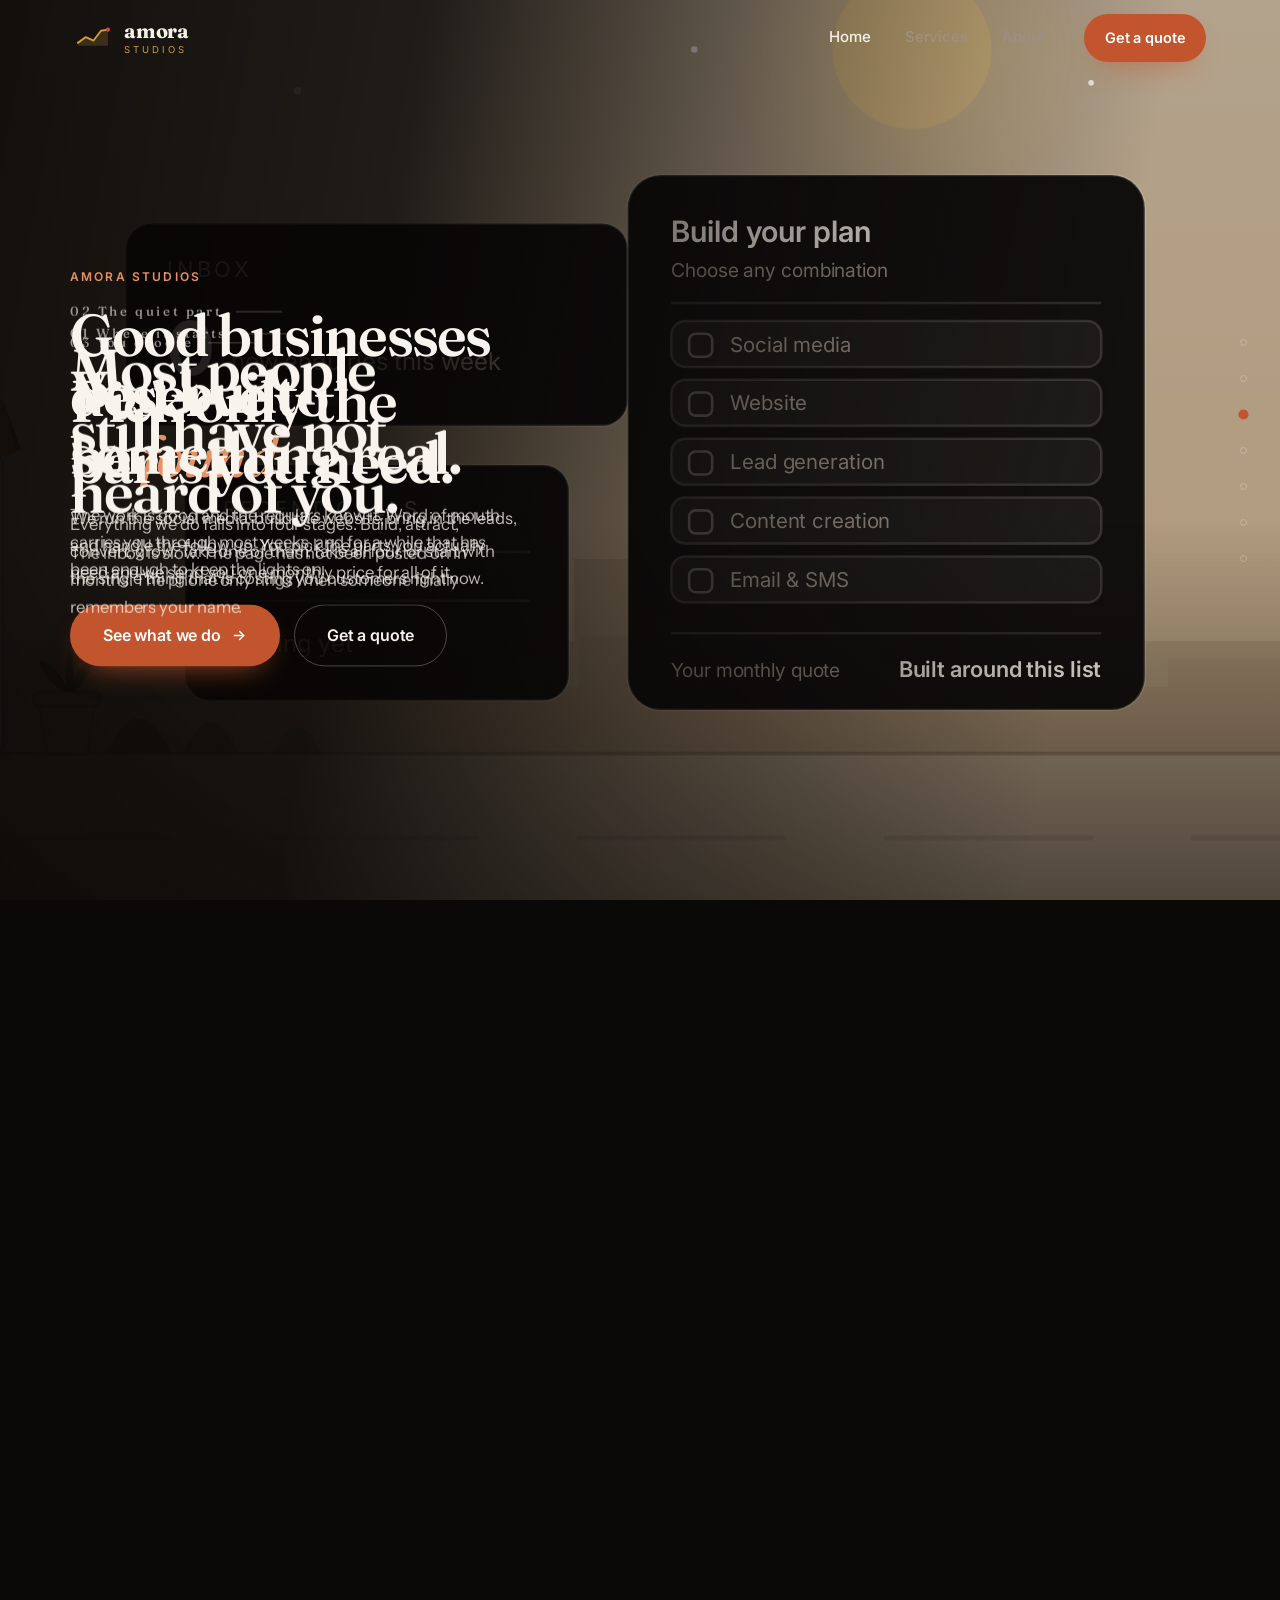
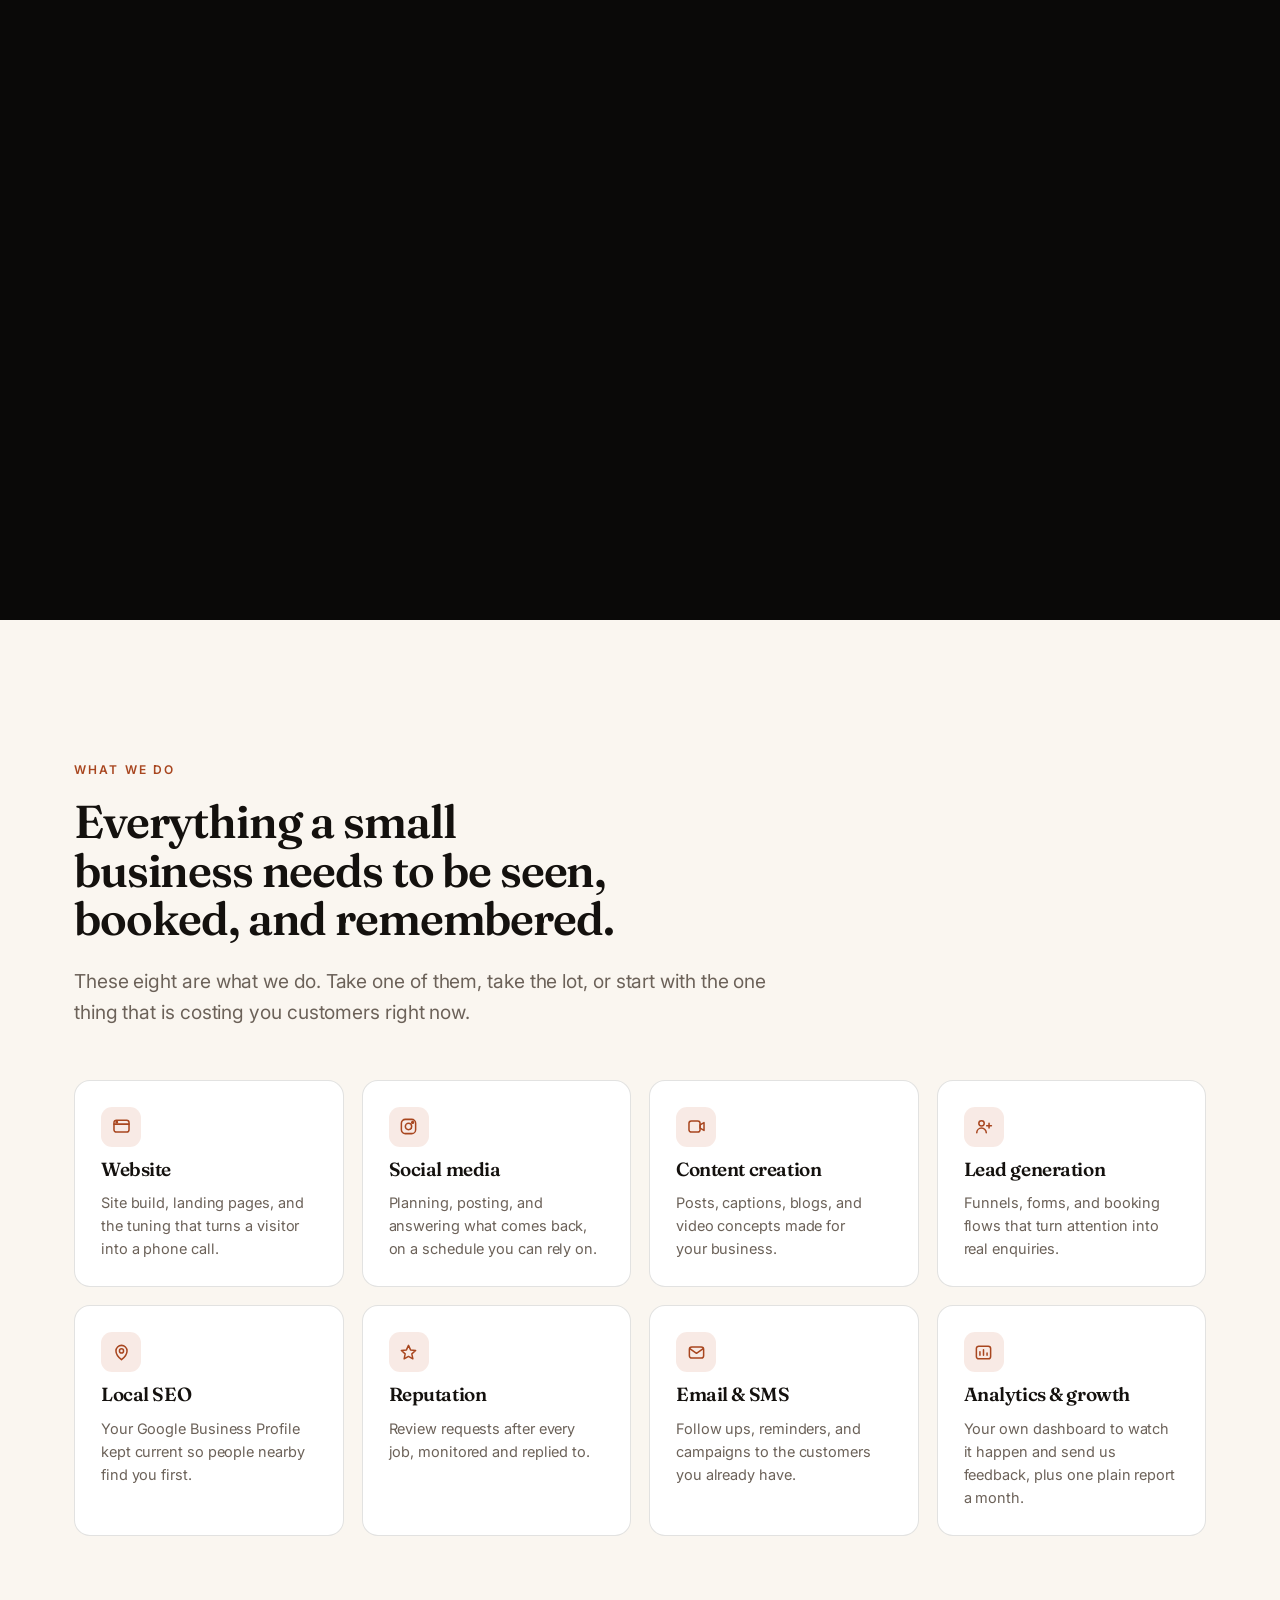
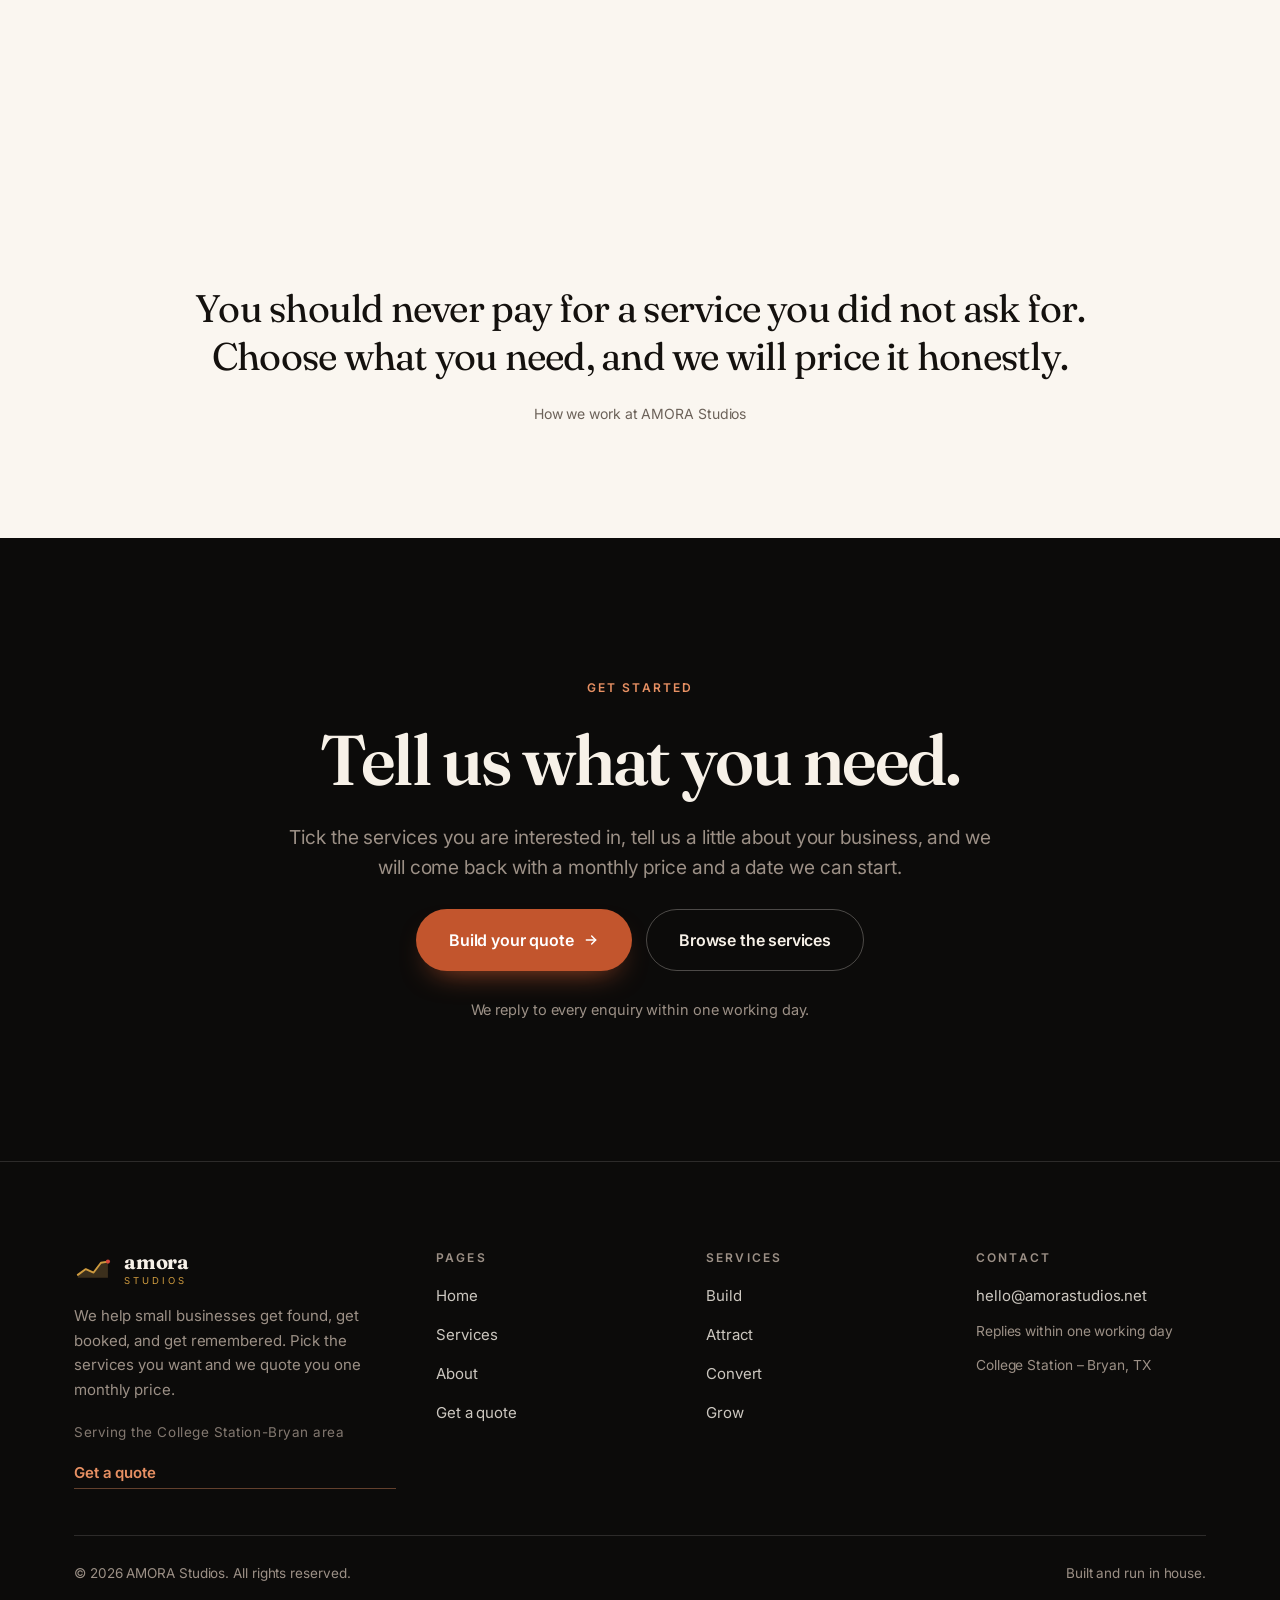
==== commit 936acd03: "Put hello@amorastudios.net on the site The address was assembled at runtime and shown nowhere, becau" ====
--- a/index.html
+++ b/index.html
@@ -6,7 +6,7 @@
     <title>AMORA Studios | Growth services for small businesses</title>
     <meta
       name="description"
-      content="Website, social media, content creation, lead generation, local SEO, reputation, email management, and analytics for small businesses. Pick the services you need and we quote you one monthly price."
+      content="Website, social media, content creation, lead generation, local SEO, reputation, email and SMS, and analytics for small businesses. Pick the services you need and we quote you one monthly price."
     />
     <link rel="canonical" href="https://amorastudios.net/" />
     <meta name="theme-color" content="#0a0908" />
@@ -17,7 +17,7 @@
     <meta property="og:title" content="AMORA Studios | Growth services for small businesses" />
     <meta
       property="og:description"
-      content="Eight services for small businesses: website, social media, content, leads, local SEO, reputation, email management, and analytics. Pick what you need and we quote you one monthly price."
+      content="Eight services for small businesses: website, social media, content, leads, local SEO, reputation, email and SMS, and analytics. Pick what you need and we quote you one monthly price."
     />
     <meta property="og:url" content="https://amorastudios.net/" />
     <meta property="og:image" content="https://amorastudios.net/assets/img/og.png" />
@@ -29,7 +29,7 @@
     <meta name="twitter:title" content="AMORA Studios | Growth services for small businesses" />
     <meta
       name="twitter:description"
-      content="Eight services for small businesses: website, social media, content, leads, local SEO, reputation, email management, and analytics. Pick what you need and we quote you one monthly price."
+      content="Eight services for small businesses: website, social media, content, leads, local SEO, reputation, email and SMS, and analytics. Pick what you need and we quote you one monthly price."
     />
 
     <link rel="icon" type="image/svg+xml" href="assets/img/favicon.svg" />
@@ -49,8 +49,9 @@
         "@type": "ProfessionalService",
         "name": "AMORA Studios",
         "url": "https://amorastudios.net/",
-        "description": "AMORA Studios helps small businesses grow with eight services: website, social media, content creation, lead generation, local SEO, reputation, email management, and analytics. Clients choose the ones they want and receive a single monthly quote.",
+        "description": "AMORA Studios helps small businesses grow with eight services: website, social media, content creation, lead generation, local SEO, reputation, email and SMS, and analytics. Clients choose the ones they want and receive a single monthly quote.",
         "priceRange": "$$",
+        "email": "hello@amorastudios.net",
         "areaServed": { "@type": "Place", "name": "College Station-Bryan area, Texas" },
         "address": {
           "@type": "PostalAddress",
@@ -65,7 +66,7 @@
           { "@type": "Offer", "itemOffered": { "@type": "Service", "name": "Lead generation" } },
           { "@type": "Offer", "itemOffered": { "@type": "Service", "name": "Local SEO" } },
           { "@type": "Offer", "itemOffered": { "@type": "Service", "name": "Reputation" } },
-          { "@type": "Offer", "itemOffered": { "@type": "Service", "name": "Email management" } },
+          { "@type": "Offer", "itemOffered": { "@type": "Service", "name": "Email & SMS" } },
           { "@type": "Offer", "itemOffered": { "@type": "Service", "name": "Analytics & growth" } }
         ]
       }
@@ -113,157 +114,393 @@
 
     <main>
       <!-- ======================================================================
-           THE STORY · Daybreak
-           One pinned frame. The whole story is a single night, 23:12 to 09:00.
-           The sky grades from espresso to cream as you scroll, a fine-line
-           drawing of the shop sketches itself in, becomes the plan, earns its
-           colour, and fills with life. Every stroke is scrubbed by the scroll.
+           THE STORY
+           One pinned stage. One world. The camera moves through it as you
+           scroll and the copy rides alongside. There are no section breaks
+           anywhere in here on purpose.
       ======================================================================= -->
-      <section class="db-stage theme-dark" data-db-stage data-nav-theme="dark" aria-label="How AMORA Studios takes a small business from unseen to open, told as one night">
-        <div class="db-pin" data-db-pin>
-
-          <div class="db-stars" aria-hidden="true">
-            <i style="left:8%;top:14%"></i><i style="left:19%;top:32%;animation-delay:1s"></i><i style="left:29%;top:8%;animation-delay:2.2s"></i>
-            <i style="left:41%;top:26%"></i><i style="left:52%;top:12%;animation-delay:1.5s"></i><i style="left:63%;top:30%;animation-delay:0.7s"></i>
-            <i style="left:72%;top:9%;animation-delay:2.6s"></i><i style="left:83%;top:24%"></i><i style="left:91%;top:15%;animation-delay:1.9s"></i>
-            <i style="left:12%;top:48%;animation-delay:3s"></i><i style="left:57%;top:44%;animation-delay:1.1s"></i><i style="left:87%;top:41%;animation-delay:0.4s"></i>
-          </div>
-          <div class="db-sun" aria-hidden="true"></div>
-
-          <div class="db-clock" data-db-clock aria-label="Time of night in the story">
-            <span class="db-clock__dot"></span>
-            <time data-db-time>23:12</time>
-            <small data-db-daylabel>tonight</small>
-          </div>
-
-          <!-- the drawing: sketched, dimmed, blueprinted, coloured and visited, all by scroll -->
-          <div class="db-street" aria-hidden="true">
-            <svg viewBox="0 0 1440 420" preserveAspectRatio="xMidYMax meet">
+      <section class="stage" data-stage aria-label="How AMORA Studios grows a small business">
+        <div class="stage__pin">
+          <div class="stage__scene">
+            <svg
+              class="world"
+              data-world
+              viewBox="0 0 2400 900"
+              preserveAspectRatio="xMidYMid slice"
+              role="img"
+              aria-label="A small shop at night that fills with customers by daylight as its social media, website, leads and bookings are built"
+            >
               <defs>
-                <radialGradient id="db-winglow" cx="0.5" cy="0.5" r="0.5">
-                  <stop offset="0" stop-color="#ffb45c" stop-opacity="0.4" /><stop offset="1" stop-color="#ffb45c" stop-opacity="0" />
+                <linearGradient id="sky" x1="0" y1="0" x2="0" y2="1">
+                  <stop offset="0%" stop-color="#fdeed9" />
+                  <stop offset="55%" stop-color="#f9dcb4" />
+                  <stop offset="100%" stop-color="#f3cb9d" />
+                </linearGradient>
+                <radialGradient id="warm" cx="50%" cy="50%" r="50%">
+                  <stop offset="0%" stop-color="#f7c675" stop-opacity="0.9" />
+                  <stop offset="100%" stop-color="#f7c675" stop-opacity="0" />
                 </radialGradient>
-                <radialGradient id="db-lampglow" cx="0.5" cy="0.5" r="0.5">
-                  <stop offset="0" stop-color="#ffd9a0" stop-opacity="0.35" /><stop offset="1" stop-color="#ffd9a0" stop-opacity="0" />
+                <radialGradient id="sunGlow" cx="50%" cy="50%" r="50%">
+                  <stop offset="0%" stop-color="#f9cd72" stop-opacity="0.75" />
+                  <stop offset="100%" stop-color="#f9cd72" stop-opacity="0" />
                 </radialGradient>
               </defs>
 
-              <!-- distant rooftops -->
-              <path class="ln ln--soft draw" d="M40 396 L40 330 L120 330 L120 302 L186 302 L186 344 L260 344 L260 316 L330 316 L330 396" />
-              <path class="ln ln--soft draw" d="M352 396 L352 336 L420 336 L420 360 L470 360 L470 396" />
-
-              <!-- the street itself -->
-              <path class="ln draw" d="M0 396 L1440 396" />
-              <path class="ln ln--soft draw" d="M60 410 L200 410 M290 410 L520 410 M640 410 L900 410 M1010 410 L1290 410" />
-
-              <!-- streetlamp -->
-              <ellipse class="db-lampglow" cx="560" cy="240" rx="130" ry="140" />
-              <path class="ln draw" d="M560 396 L560 190 Q560 168 584 168 L596 168" />
-              <path class="ln draw" d="M596 158 L596 178" />
-              <circle class="db-lampon" cx="601" cy="168" r="7" />
-              <circle class="ln draw" cx="601" cy="168" r="11" />
-
-              <!-- the corner shop -->
-              <g class="db-shop" data-db-shop>
-                <ellipse class="db-winwarm" cx="985" cy="300" rx="190" ry="120" />
-                <path class="db-fill db-fill--facade" data-db-fill="facade" d="M830 396 L830 128 L1190 128 L1190 396 Z" />
-                <path class="ln draw" d="M830 396 L830 128 L1190 128 L1190 396" />
-                <path class="ln draw" d="M818 128 L1202 128" />
-                <path class="ln draw" d="M824 112 L1196 112 L1202 128 L818 128 Z" />
-                <rect class="db-fill db-fill--sign" data-db-fill="sign" x="856" y="150" width="308" height="46" rx="6" />
-                <rect class="ln draw" x="856" y="150" width="308" height="46" rx="6" />
-                <text data-db-signtext x="1010" y="181" font-size="21" text-anchor="middle" font-family="Fraunces, Georgia, serif" letter-spacing="5.5">THE CORNER SHOP</text>
-                <path class="db-fill db-fill--awn" data-db-fill="awn" d="M842 216 L1178 216 L1178 244 Q1157 262 1136 244 Q1115 262 1094 244 Q1073 262 1052 244 Q1031 262 1010 244 Q989 262 968 244 Q947 262 926 244 Q905 262 884 244 Q863 262 842 244 Z" />
-                <path class="ln draw" d="M842 216 L1178 216 L1178 244 Q1157 262 1136 244 Q1115 262 1094 244 Q1073 262 1052 244 Q1031 262 1010 244 Q989 262 968 244 Q947 262 926 244 Q905 262 884 244 Q863 262 842 244 Z" />
-                <rect class="ln draw" x="856" y="272" width="176" height="124" rx="4" />
-                <path class="ln ln--soft draw" d="M944 272 L944 396" />
-                <path class="ln ln--soft draw" d="M856 334 L1032 334" />
-                <circle class="ln ln--soft draw" cx="900" cy="352" r="9" />
-                <path class="ln ln--soft draw" d="M884 396 L884 378 Q884 366 900 366 Q916 366 916 378 L916 396" />
-                <path class="db-fill db-fill--door" data-db-fill="door" d="M1064 272 L1164 272 L1164 396 L1064 396 Z" />
-                <rect class="ln draw" x="1064" y="272" width="100" height="124" rx="4" />
-                <circle class="ln draw" cx="1076" cy="340" r="3.5" />
-                <path class="ln ln--soft draw" d="M1114 272 L1114 286" />
-                <rect class="ln draw" x="1090" y="286" width="48" height="24" rx="5" />
-                <text data-db-opentext x="1114" y="303" font-size="12" font-weight="600" text-anchor="middle" font-family="Instrument Sans, Helvetica, sans-serif" letter-spacing="2">OPEN</text>
-                <path class="ln ln--soft draw" d="M1204 396 L1200 366 L1232 366 L1228 396 Z" />
-                <path class="ln ln--soft draw" d="M1216 366 Q1204 340 1220 322 M1216 366 Q1230 344 1246 338 M1216 366 Q1198 350 1194 334" />
+              <!-- ============ THE WORLD, PAINTED IN DAYLIGHT ============ -->
+              <g id="scenery">
+                <rect x="-600" y="-300" width="3600" height="1500" fill="url(#sky)" />
+
+                <!-- rooftops in the distance -->
+                <g fill="#e0c39c" opacity="0.85">
+                  <path d="M-600 700 V612 h150 v-46 h120 v46 h96 v-70 h140 v70 h130 v-38 h170 v38 h110 v-58 h150 v58 h130 v-30 h180 v30 h140 v-64 h150 v64 h120 v-40 h170 v40 h150 v-52 h160 v52 h190 v-34 h200 v34 h240 V700 Z" />
+                </g>
+                <g fill="#d9b892" opacity="0.55">
+                  <path d="M-600 700 V648 h210 v-30 h180 v30 h230 v-44 h190 v44 h260 v-26 h210 v26 h240 v-40 h200 v40 h260 v-22 h230 v22 h250 v-36 h210 v36 h260 v-20 h240 v20 h240 V700 Z" />
+                </g>
+
+                <!-- street -->
+                <rect x="-600" y="700" width="3600" height="500" fill="#e9d0b0" />
+                <path d="M-600 700 H3000" stroke="rgba(80,52,32,0.28)" stroke-width="3" />
+                <g stroke="rgba(80,52,32,0.12)" stroke-width="4" stroke-linecap="round">
+                  <path d="M-40 766 H120" /><path d="M200 766 H360" /><path d="M440 766 H600" />
+                  <path d="M680 766 H840" /><path d="M920 766 H1080" /><path d="M1160 766 H1320" />
+                  <path d="M1400 766 H1560" /><path d="M1640 766 H1800" /><path d="M1880 766 H2040" />
+                </g>
+
+                <!-- the shop -->
+                <g id="shop">
+                  <rect x="180" y="468" width="290" height="232" rx="6" fill="#fbf3e6" stroke="rgba(80,52,32,0.34)" stroke-width="2" />
+                  <!-- Awning. A scalloped edge and panels that follow the slope,
+                       rather than a flat trapezoid with stripes painted over it. -->
+                  <clipPath id="awning-shape">
+                    <path d="M180 424 H470 L484 462 q-22.7 13 -45.4 0 q-22.7 13 -45.4 0 q-22.7 13 -45.4 0 q-22.7 13 -45.4 0 q-22.7 13 -45.4 0 q-22.7 13 -45.4 0 q-22.7 13 -45.4 0 L166 462 Z" />
+                  </clipPath>
+                  <g clip-path="url(#awning-shape)">
+                    <rect x="160" y="416" width="332" height="72" fill="#c2552d" />
+                    <path d="M180.0 418 H221.4 L211.4 482 H166.0 Z" fill="#e5a074" />
+                    <path d="M262.9 418 H304.3 L302.3 482 H256.9 Z" fill="#e5a074" />
+                    <path d="M345.7 418 H387.1 L393.1 482 H347.7 Z" fill="#e5a074" />
+                    <path d="M428.6 418 H470.0 L484.0 482 H438.6 Z" fill="#e5a074" />
+                    <!-- the fold where the canvas leaves the wall -->
+                    <rect x="160" y="416" width="332" height="9" fill="rgba(60,28,14,0.28)" />
+                  </g>
+                  <rect x="246" y="368" width="158" height="44" rx="9" fill="#2a1d16" />
+
+                  <rect x="204" y="502" width="146" height="128" rx="5" fill="#fdf7ee" stroke="rgba(80,52,32,0.3)" stroke-width="2" />
+                  <path d="M277 502 V630 M204 566 H350" stroke="rgba(80,52,32,0.16)" stroke-width="2" />
+
+                  <rect x="372" y="528" width="80" height="172" rx="5" fill="#f4e6d2" stroke="rgba(80,52,32,0.3)" stroke-width="2" />
+                  <rect x="386" y="548" width="52" height="28" rx="6" fill="#fdf7ee" stroke="rgba(80,52,32,0.22)" stroke-width="2" />
+                  <circle cx="388" cy="622" r="5" fill="rgba(80,52,32,0.5)" />
+
+                  <!-- Planter. A tapered pot with a rim, and leaves drawn as
+                       shapes rather than three strokes fanned out. -->
+                  <path d="M498 660 H542 L536 700 H504 Z" fill="#d9b892" stroke="rgba(80,52,32,0.24)" stroke-width="2" stroke-linejoin="round" />
+                  <rect x="494" y="652" width="52" height="11" rx="3" fill="#cfa87f" stroke="rgba(80,52,32,0.24)" stroke-width="2" />
+                  <g fill="#5c7a5c">
+                    <path d="M520 652 q-3 -20 2 -34 q6 14 2 34 Z" />
+                    <path d="M517 652 q-14 -9 -19 -25 q16 5 23 25 Z" />
+                    <path d="M525 652 q13 -11 17 -27 q-15 7 -21 27 Z" />
+                  </g>
+                </g>
+
+                <!-- street lamp -->
+                <g id="lamp">
+                  <path d="M112 700 V498" stroke="#907855" stroke-width="7" stroke-linecap="round" />
+                  <path d="M112 498 q0 -22 22 -22" fill="none" stroke="#907855" stroke-width="7" stroke-linecap="round" />
+                  <circle cx="136" cy="478" r="11" fill="#f6dca6" />
+                </g>
               </g>
 
-              <!-- 03 · the plan, written onto the drawing -->
-              <g class="db-callouts" data-db-callouts>
-                <g class="db-callout">
-                  <circle cx="1164" cy="173" r="4" />
-                  <path class="db-lead" pathLength="1" d="M1168 173 L1258 173" />
-                  <text x="1266" y="178">Social</text>
-                </g>
-                <g class="db-callout">
-                  <circle cx="1032" cy="320" r="4" />
-                  <path class="db-lead" pathLength="1" d="M1036 320 L1258 320" />
-                  <text x="1266" y="325">Website</text>
-                </g>
-                <g class="db-callout">
-                  <circle cx="1164" cy="356" r="4" />
-                  <path class="db-lead" pathLength="1" d="M1168 356 L1258 356" />
-                  <text x="1266" y="361">Leads</text>
-                </g>
-                <g class="db-callout">
-                  <circle cx="1178" cy="230" r="4" />
-                  <path class="db-lead" pathLength="1" d="M1182 230 L1258 230" />
-                  <text x="1266" y="235">Content</text>
-                </g>
-                <g class="db-callout">
-                  <circle cx="1114" cy="298" r="4" />
-                  <path class="db-lead" pathLength="1" d="M1114 298 Q1114 268 1258 268" />
-                  <text x="1266" y="273">Email</text>
-                </g>
+              <!-- ============ NIGHT, ONE SHEET OF DARK ON TOP ============ -->
+              <!-- A warm near-black, matching the ink the rest of the site is built from.
+                   Any blue or violet in here reads as a colour wash across the whole
+                   story rather than as darkness. -->
+              <rect class="sv-tint" x="-600" y="-300" width="3600" height="1500" fill="#0d0a08" />
+
+              <g class="sv-night">
+                <g fill="#f7f1e8">
+                  <circle class="twinkle" cx="60" cy="120" r="3" /><circle class="twinkle" cx="190" cy="66" r="2.2" />
+                  <circle class="twinkle" cx="420" cy="150" r="2.8" /><circle class="twinkle" cx="560" cy="80" r="2.2" />
+                  <circle class="twinkle" cx="700" cy="182" r="3" /><circle class="twinkle" cx="860" cy="96" r="2.4" />
+                  <circle class="twinkle" cx="1010" cy="150" r="2.6" /><circle class="twinkle" cx="1160" cy="70" r="3" />
+                  <circle class="twinkle" cx="1320" cy="176" r="2.2" /><circle class="twinkle" cx="1470" cy="104" r="2.8" />
+                  <circle class="twinkle" cx="1630" cy="158" r="2.4" /><circle class="twinkle" cx="1780" cy="78" r="3" />
+                  <circle class="twinkle" cx="1940" cy="168" r="2.4" /><circle class="twinkle" cx="2090" cy="110" r="2.8" />
+                  <circle class="twinkle" cx="2250" cy="72" r="2.4" /><circle class="twinkle" cx="2360" cy="184" r="2.6" />
+                  <circle class="twinkle" cx="300" cy="270" r="2.2" /><circle class="twinkle" cx="980" cy="284" r="2.4" />
+                  <circle class="twinkle" cx="1700" cy="296" r="2.2" /><circle class="twinkle" cx="2180" cy="264" r="2.6" />
+                </g>
+
+                <!-- moon -->
+                <path d="M292 128 a48 48 0 1 0 6 95 a38 38 0 1 1 -6 -95 Z" fill="#f6efdd" opacity="0.95" />
+
+                <!-- lamp light and the warm spill from inside the shop -->
+                <circle cx="136" cy="486" r="185" fill="url(#warm)" opacity="0.5" />
+                <circle cx="277" cy="566" r="215" fill="url(#warm)" opacity="0.62" />
+                <rect x="204" y="502" width="146" height="128" rx="5" fill="#f7c675" opacity="0.28" />
+                <path d="M204 630 L150 700 H404 L350 630 Z" fill="#f7c675" opacity="0.12" />
+
+                <!-- Someone still working late. Read at this size it only needs
+                     a head, a shoulder line and an arm resting on the counter,
+                     which is enough to be a person rather than an icon. -->
+                <g fill="#2a1d16" opacity="0.52">
+                  <circle cx="252" cy="548" r="13" />
+                  <path d="M250 562 h6 v8 h-6 Z" />
+                  <path d="M228 606 q2 -34 24 -34 q22 0 24 34 Z" />
+                  <path d="M272 586 q17 3 23 14 l-7 5 q-7 -9 -18 -12 Z" />
+                </g>
+                <rect x="262" y="602" width="62" height="5" rx="2.5" fill="#2a1d16" opacity="0.3" />
+
+                <!-- the sign, unlit -->
+                <rect x="268" y="384" width="76" height="10" rx="5" fill="rgba(246,230,207,0.34)" />
+                <rect x="352" y="384" width="34" height="10" rx="5" fill="rgba(246,230,207,0.18)" />
               </g>
 
-              <!-- 05 · enquiries arc into the door -->
-              <g class="db-arcs" data-db-arcs>
-                <path class="db-arcpath" data-db-arc d="M140 40 Q560 60 900 200 Q1060 262 1108 290" />
-                <circle class="db-arctip" data-db-tip r="4.5" />
-                <path class="db-arcpath" data-db-arc d="M1400 30 Q1300 160 1220 230 Q1160 272 1122 290" />
-                <circle class="db-arctip" data-db-tip r="4.5" />
-                <path class="db-arcpath" data-db-arc d="M60 250 Q480 300 840 330 Q1020 342 1096 306" />
-                <circle class="db-arctip" data-db-tip r="4.5" />
-                <circle class="db-arcpin" data-db-pinpop cx="1114" cy="284" r="7" />
-                <circle class="db-arcpin db-arcpin--ring" data-db-pinpop cx="1114" cy="284" r="12" />
+              <!-- ============ DAY ============ -->
+              <g class="sv-day">
+                <circle cx="1180" cy="150" r="150" fill="url(#sunGlow)" />
+                <circle cx="1180" cy="150" r="62" fill="#f8c96c" />
+
+                <text x="325" y="401" font-size="23" font-weight="600" fill="#f6e6cf" text-anchor="middle" font-family="Fraunces, Georgia, serif">OPEN</text>
+
+                <!-- customers -->
+                <g fill="#2f2118">
+                  <g opacity="0.9"><circle cx="576" cy="606" r="17" /><path d="M550 700 q26 -56 52 0 Z" /></g>
+                  <g opacity="0.75"><circle cx="632" cy="620" r="14" /><path d="M610 700 q22 -48 44 0 Z" /></g>
+                  <g opacity="0.6"><circle cx="96" cy="616" r="15" /><path d="M72 700 q24 -50 48 0 Z" /></g>
+                  <g opacity="0.5"><circle cx="700" cy="628" r="12" /><path d="M681 700 q19 -42 38 0 Z" /></g>
+                </g>
               </g>
 
-              <!-- 06 · the morning -->
-              <g class="db-birds">
-                <path class="ln ln--soft" d="M330 130 Q340 122 350 130 Q360 122 370 130" />
-                <path class="ln ln--soft" d="M420 96 Q428 90 436 96 Q444 90 452 96" />
-                <path class="ln ln--soft" d="M1280 110 Q1289 103 1298 110 Q1307 103 1316 110" />
+              <!-- ============ WHAT WE BUILD, FLOATING THROUGH THE WORLD ============ -->
+
+              <!-- the quiet -->
+              <g class="sv" style="--in: 0.24; --out: 0.42">
+                <g class="sv-rise" style="--in: 0.25">
+                  <rect x="566" y="286" width="392" height="158" rx="20" fill="#12100f" stroke="rgba(247,241,232,0.18)" stroke-width="2" />
+                  <text x="598" y="328" font-size="17" letter-spacing="3" fill="#9c9086">INBOX</text>
+                  <text x="598" y="404" font-size="58" font-weight="600" fill="#f7f1e8" font-family="Fraunces, Georgia, serif">0</text>
+                  <text x="648" y="400" font-size="19" fill="#9c9086">new enquiries this week</text>
+                  <rect x="598" y="420" width="150" height="8" rx="4" fill="rgba(247,241,232,0.1)" />
+                </g>
+
+                <g class="sv-rise" style="--in: 0.285">
+                  <rect x="612" y="474" width="300" height="184" rx="20" fill="#12100f" stroke="rgba(247,241,232,0.18)" stroke-width="2" />
+                  <text x="642" y="514" font-size="16" letter-spacing="3" fill="#9c9086">RECENT CALLS</text>
+                  <g stroke="rgba(247,241,232,0.12)" stroke-width="2">
+                    <path d="M642 542 H882" /><path d="M642 580 H882" />
+                  </g>
+                  <text x="642" y="620" font-size="19" fill="#6f6660">Nothing yet</text>
+                </g>
               </g>
-              <g class="db-customers" data-db-customers>
-                <circle class="ln" cx="1290" cy="322" r="9" />
-                <path class="ln" d="M1274 396 L1274 356 Q1274 340 1290 340 Q1306 340 1306 356 L1306 396" />
-                <circle class="ln ln--soft" cx="1336" cy="332" r="7.5" />
-                <path class="ln ln--soft" d="M1324 396 L1324 362 Q1324 348 1336 348 Q1348 348 1348 362 L1348 396" />
-                <circle class="ln ln--soft" cx="760" cy="330" r="8" />
-                <path class="ln ln--soft" d="M746 396 L746 360 Q746 346 760 346 Q774 346 774 360 L774 396" />
+
+              <!-- you choose -->
+              <g class="sv" style="--in: 0.39; --out: 0.58">
+                <rect x="958" y="248" width="404" height="418" rx="26" fill="#12100f" stroke="rgba(247,241,232,0.18)" stroke-width="2" />
+                <text x="992" y="300" font-size="23" font-weight="600" fill="#f7f1e8" font-family="Fraunces, Georgia, serif">Build your plan</text>
+                <text x="992" y="328" font-size="15" fill="#9c9086">Choose any combination</text>
+                <path d="M992 348 H1328" stroke="rgba(247,241,232,0.12)" stroke-width="2" />
+
+                <!-- unchosen rows sit underneath, the chosen ones fade in over them -->
+                <g fill="none">
+                  <g>
+                    <rect x="992" y="362" width="336" height="36" rx="11" fill="rgba(247,241,232,0.05)" stroke="rgba(247,241,232,0.14)" stroke-width="2" />
+                    <rect x="1006" y="372" width="18" height="18" rx="5" stroke="rgba(247,241,232,0.28)" stroke-width="2" />
+                    <text x="1038" y="386" font-size="16" fill="#9c9086">Social media</text>
+                  </g>
+                  <g>
+                    <rect x="992" y="408" width="336" height="36" rx="11" fill="rgba(247,241,232,0.05)" stroke="rgba(247,241,232,0.14)" stroke-width="2" />
+                    <rect x="1006" y="418" width="18" height="18" rx="5" stroke="rgba(247,241,232,0.28)" stroke-width="2" />
+                    <text x="1038" y="432" font-size="16" fill="#9c9086">Website</text>
+                  </g>
+                  <g>
+                    <rect x="992" y="454" width="336" height="36" rx="11" fill="rgba(247,241,232,0.05)" stroke="rgba(247,241,232,0.14)" stroke-width="2" />
+                    <rect x="1006" y="464" width="18" height="18" rx="5" stroke="rgba(247,241,232,0.28)" stroke-width="2" />
+                    <text x="1038" y="478" font-size="16" fill="#9c9086">Lead generation</text>
+                  </g>
+                  <g>
+                    <rect x="992" y="500" width="336" height="36" rx="11" fill="rgba(247,241,232,0.05)" stroke="rgba(247,241,232,0.14)" stroke-width="2" />
+                    <rect x="1006" y="510" width="18" height="18" rx="5" stroke="rgba(247,241,232,0.28)" stroke-width="2" />
+                    <text x="1038" y="524" font-size="16" fill="#9c9086">Content creation</text>
+                  </g>
+                  <g>
+                    <rect x="992" y="546" width="336" height="36" rx="11" fill="rgba(247,241,232,0.05)" stroke="rgba(247,241,232,0.14)" stroke-width="2" />
+                    <rect x="1006" y="556" width="18" height="18" rx="5" stroke="rgba(247,241,232,0.28)" stroke-width="2" />
+                    <text x="1038" y="570" font-size="16" fill="#9c9086">Email &amp; SMS</text>
+                  </g>
+                </g>
+
+                <g class="sv-on" style="--in: 0.425">
+                  <rect x="992" y="362" width="336" height="36" rx="11" fill="rgba(194,85,45,0.16)" stroke="#c2552d" stroke-width="2" />
+                  <rect x="1006" y="372" width="18" height="18" rx="5" fill="#c2552d" />
+                  <path d="M1010.5 381 l3.6 3.6 6.4 -7" stroke="#fff" stroke-width="2.4" fill="none" stroke-linecap="round" stroke-linejoin="round" />
+                  <text x="1038" y="386" font-size="16" fill="#f7f1e8">Social media</text>
+                </g>
+                <g class="sv-on" style="--in: 0.447">
+                  <rect x="992" y="408" width="336" height="36" rx="11" fill="rgba(194,85,45,0.16)" stroke="#c2552d" stroke-width="2" />
+                  <rect x="1006" y="418" width="18" height="18" rx="5" fill="#c2552d" />
+                  <path d="M1010.5 427 l3.6 3.6 6.4 -7" stroke="#fff" stroke-width="2.4" fill="none" stroke-linecap="round" stroke-linejoin="round" />
+                  <text x="1038" y="432" font-size="16" fill="#f7f1e8">Website</text>
+                </g>
+                <g class="sv-on" style="--in: 0.469">
+                  <rect x="992" y="454" width="336" height="36" rx="11" fill="rgba(194,85,45,0.16)" stroke="#c2552d" stroke-width="2" />
+                  <rect x="1006" y="464" width="18" height="18" rx="5" fill="#c2552d" />
+                  <path d="M1010.5 473 l3.6 3.6 6.4 -7" stroke="#fff" stroke-width="2.4" fill="none" stroke-linecap="round" stroke-linejoin="round" />
+                  <text x="1038" y="478" font-size="16" fill="#f7f1e8">Lead generation</text>
+                </g>
+                <g class="sv-on" style="--in: 0.491">
+                  <rect x="992" y="500" width="336" height="36" rx="11" fill="rgba(194,85,45,0.16)" stroke="#c2552d" stroke-width="2" />
+                  <rect x="1006" y="510" width="18" height="18" rx="5" fill="#c2552d" />
+                  <path d="M1010.5 519 l3.6 3.6 6.4 -7" stroke="#fff" stroke-width="2.4" fill="none" stroke-linecap="round" stroke-linejoin="round" />
+                  <text x="1038" y="524" font-size="16" fill="#f7f1e8">Content creation</text>
+                </g>
+                <g class="sv-on" style="--in: 0.513">
+                  <rect x="992" y="546" width="336" height="36" rx="11" fill="rgba(194,85,45,0.16)" stroke="#c2552d" stroke-width="2" />
+                  <rect x="1006" y="556" width="18" height="18" rx="5" fill="#c2552d" />
+                  <path d="M1010.5 565 l3.6 3.6 6.4 -7" stroke="#fff" stroke-width="2.4" fill="none" stroke-linecap="round" stroke-linejoin="round" />
+                  <text x="1038" y="570" font-size="16" fill="#f7f1e8">Email &amp; SMS</text>
+                </g>
+
+                <path d="M992 606 H1328" stroke="rgba(247,241,232,0.12)" stroke-width="2" />
+                <text x="992" y="640" font-size="15" fill="#9c9086">Your monthly quote</text>
+                <text x="1328" y="640" font-size="17" font-weight="600" fill="#f7f1e8" text-anchor="end" font-family="Fraunces, Georgia, serif">Built around this list</text>
+              </g>
+
+              <!-- we build -->
+              <g class="sv" style="--in: 0.55; --out: 0.72">
+                <g class="sv-rise" style="--in: 0.56">
+                  <rect x="1338" y="262" width="428" height="306" rx="20" fill="#12100f" stroke="rgba(247,241,232,0.18)" stroke-width="2" />
+                  <path d="M1338 306 H1766" stroke="rgba(247,241,232,0.14)" stroke-width="2" />
+                  <circle cx="1364" cy="284" r="6" fill="rgba(247,241,232,0.3)" />
+                  <circle cx="1384" cy="284" r="6" fill="rgba(247,241,232,0.18)" />
+                  <circle cx="1404" cy="284" r="6" fill="rgba(247,241,232,0.18)" />
+                  <rect x="1428" y="276" width="170" height="16" rx="8" fill="rgba(247,241,232,0.08)" />
+                  <rect x="1364" y="332" width="190" height="20" rx="8" fill="rgba(247,241,232,0.34)" />
+                  <rect x="1364" y="366" width="248" height="11" rx="5.5" fill="rgba(247,241,232,0.14)" />
+                  <rect x="1364" y="386" width="206" height="11" rx="5.5" fill="rgba(247,241,232,0.1)" />
+                  <rect x="1364" y="416" width="120" height="34" rx="17" fill="#c2552d" />
+                  <rect x="1636" y="332" width="106" height="118" rx="12" fill="rgba(247,241,232,0.06)" stroke="rgba(247,241,232,0.12)" stroke-width="2" />
+                  <circle cx="1664" cy="364" r="9" fill="rgba(207,155,63,0.65)" />
+                  <path d="M1650 428 l26 -30 20 22 16 -14" fill="none" stroke="rgba(207,155,63,0.7)" stroke-width="3" stroke-linecap="round" stroke-linejoin="round" />
+                  <rect x="1364" y="474" width="118" height="66" rx="12" fill="rgba(247,241,232,0.05)" stroke="rgba(247,241,232,0.1)" stroke-width="2" />
+                  <rect x="1494" y="474" width="118" height="66" rx="12" fill="rgba(247,241,232,0.05)" stroke="rgba(247,241,232,0.1)" stroke-width="2" />
+                  <rect x="1624" y="474" width="118" height="66" rx="12" fill="rgba(247,241,232,0.05)" stroke="rgba(247,241,232,0.1)" stroke-width="2" />
+                </g>
+
+                <g class="sv-rise" style="--in: 0.6">
+                  <rect x="1794" y="300" width="152" height="292" rx="26" fill="#12100f" stroke="rgba(247,241,232,0.2)" stroke-width="2" />
+                  <rect x="1846" y="316" width="48" height="7" rx="3.5" fill="rgba(247,241,232,0.2)" />
+                  <circle cx="1822" cy="352" r="14" fill="rgba(194,85,45,0.4)" />
+                  <rect x="1844" y="342" width="72" height="9" rx="4.5" fill="rgba(247,241,232,0.26)" />
+                  <rect x="1844" y="357" width="46" height="8" rx="4" fill="rgba(247,241,232,0.12)" />
+                  <g>
+                    <rect x="1808" y="384" width="40" height="40" rx="8" fill="rgba(207,155,63,0.4)" />
+                    <rect x="1854" y="384" width="40" height="40" rx="8" fill="rgba(194,85,45,0.4)" />
+                    <rect x="1900" y="384" width="30" height="40" rx="8" fill="rgba(247,241,232,0.1)" />
+                    <rect x="1808" y="430" width="40" height="40" rx="8" fill="rgba(194,85,45,0.25)" />
+                    <rect x="1854" y="430" width="40" height="40" rx="8" fill="rgba(247,241,232,0.1)" />
+                    <rect x="1900" y="430" width="30" height="40" rx="8" fill="rgba(207,155,63,0.25)" />
+                    <rect x="1808" y="476" width="40" height="40" rx="8" fill="rgba(247,241,232,0.08)" />
+                    <rect x="1854" y="476" width="40" height="40" rx="8" fill="rgba(194,85,45,0.18)" />
+                    <rect x="1900" y="476" width="30" height="40" rx="8" fill="rgba(247,241,232,0.06)" />
+                  </g>
+                  <text x="1870" y="552" font-size="15" fill="#9c9086" text-anchor="middle">Posts scheduled</text>
+                </g>
+
+                <g class="sv-rise" style="--in: 0.64">
+                  <rect x="1338" y="592" width="206" height="86" rx="18" fill="#12100f" stroke="rgba(247,241,232,0.18)" stroke-width="2" />
+                  <rect x="1362" y="616" width="38" height="38" rx="9" fill="none" stroke="#c2552d" stroke-width="2.5" />
+                  <path d="M1362 626 h38 M1372 610 v10 M1390 610 v10" stroke="#c2552d" stroke-width="2.5" stroke-linecap="round" />
+                  <text x="1414" y="632" font-size="16" fill="#f7f1e8">Booking live</text>
+                  <text x="1414" y="654" font-size="14" fill="#9c9086">Open all hours</text>
+
+                  <rect x="1560" y="592" width="206" height="86" rx="18" fill="#12100f" stroke="rgba(247,241,232,0.18)" stroke-width="2" />
+                  <path d="M1584 616 h40 v30 h-40 z" fill="none" stroke="#cf9b3f" stroke-width="2.5" />
+                  <path d="M1584 616 l20 16 20 -16" fill="none" stroke="#cf9b3f" stroke-width="2.5" />
+                  <text x="1638" y="632" font-size="16" fill="#f7f1e8">Campaign ready</text>
+                  <text x="1638" y="654" font-size="14" fill="#9c9086">Sends Thursday</text>
+                </g>
+              </g>
+
+              <!-- it starts moving -->
+              <g class="sv" style="--in: 0.7; --out: 0.87">
+                <g class="sv-rise" style="--in: 0.705">
+                  <rect x="1762" y="268" width="400" height="88" rx="18" fill="#12100f" stroke="rgba(247,241,232,0.18)" stroke-width="2" />
+                  <rect x="1786" y="292" width="44" height="44" rx="12" fill="rgba(194,85,45,0.2)" />
+                  <path d="M1798 308 h20 v14 h-20 z M1798 308 l10 8 10 -8" fill="none" stroke="#e79063" stroke-width="2.2" stroke-linejoin="round" />
+                  <text x="1846" y="308" font-size="17" font-weight="600" fill="#f7f1e8">New enquiry from the website</text>
+                  <text x="1846" y="332" font-size="15" fill="#9c9086">Asking about next week</text>
+                </g>
+                <g class="sv-rise" style="--in: 0.735">
+                  <rect x="1762" y="372" width="400" height="88" rx="18" fill="#12100f" stroke="rgba(247,241,232,0.18)" stroke-width="2" />
+                  <rect x="1786" y="396" width="44" height="44" rx="12" fill="rgba(194,85,45,0.2)" />
+                  <rect x="1797" y="410" width="22" height="18" rx="4" fill="none" stroke="#e79063" stroke-width="2.2" />
+                  <path d="M1797 416 h22 M1803 406 v6 M1813 406 v6" stroke="#e79063" stroke-width="2.2" stroke-linecap="round" />
+                  <text x="1846" y="412" font-size="17" font-weight="600" fill="#f7f1e8">Booking confirmed</text>
+                  <text x="1846" y="436" font-size="15" fill="#9c9086">Thursday at 10:30, deposit paid</text>
+                </g>
+                <g class="sv-rise" style="--in: 0.765">
+                  <rect x="1762" y="476" width="400" height="88" rx="18" fill="#12100f" stroke="rgba(247,241,232,0.18)" stroke-width="2" />
+                  <rect x="1786" y="500" width="44" height="44" rx="12" fill="rgba(207,155,63,0.2)" />
+                  <path d="M1808 508 l4.4 9 9.6 1 -7 6.4 1.8 9.6 -8.8 -4.8 -8.8 4.8 1.8 -9.6 -7 -6.4 9.6 -1 z" fill="none" stroke="#cf9b3f" stroke-width="2" stroke-linejoin="round" />
+                  <text x="1846" y="516" font-size="17" font-weight="600" fill="#f7f1e8">New five star review</text>
+                  <text x="1846" y="540" font-size="15" fill="#9c9086">Left after the automatic follow up</text>
+                </g>
+                <g class="sv-rise" style="--in: 0.795">
+                  <rect x="1762" y="580" width="400" height="88" rx="18" fill="#12100f" stroke="rgba(247,241,232,0.18)" stroke-width="2" />
+                  <rect x="1786" y="604" width="44" height="44" rx="12" fill="rgba(194,85,45,0.2)" />
+                  <path d="M1799 614 q-4 20 14 26" fill="none" stroke="#e79063" stroke-width="2.4" stroke-linecap="round" />
+                  <circle cx="1817" cy="618" r="3" fill="#e79063" />
+                  <text x="1846" y="620" font-size="17" font-weight="600" fill="#f7f1e8">New enquiry from the site</text>
+                  <text x="1846" y="644" font-size="15" fill="#9c9086">Booking form completed at 11pm</text>
+                </g>
+              </g>
+
+              <!-- and you grow -->
+              <g class="sv" style="--in: 0.85; --out: 1.6; --sp: 14">
+                <path
+                  d="M150 306 C 360 296, 470 258, 640 242 S 900 206, 1030 166 S 1250 110, 1352 92"
+                  fill="none"
+                  stroke="#c2552d"
+                  stroke-width="26"
+                  opacity="0.16"
+                  stroke-linecap="round"
+                  class="sv-draw"
+                  style="--in: 0.86"
+                />
+                <path
+                  class="sv-draw"
+                  style="--in: 0.86"
+                  d="M150 306 C 360 296, 470 258, 640 242 S 900 206, 1030 166 S 1250 110, 1352 92"
+                  fill="none"
+                  stroke="#c2552d"
+                  stroke-width="9"
+                  stroke-linecap="round"
+                />
+                <g class="sv-on" style="--in: 0.93; --sp: 40">
+                  <circle cx="1352" cy="92" r="26" fill="#c2552d" opacity="0.22" />
+                  <circle cx="1352" cy="92" r="11" fill="#c2552d" />
+                </g>
               </g>
             </svg>
           </div>
 
-          <div class="db-grow" aria-hidden="true">
-            <svg viewBox="0 0 1200 340" preserveAspectRatio="none">
-              <path class="db-grow__fill" data-db-growfill d="M0 300 C150 292 240 268 360 252 C480 236 560 244 680 210 C800 176 900 150 1020 108 C1090 84 1150 66 1200 52 L1200 340 L0 340 Z" />
-              <path class="db-grow__line" data-db-growline pathLength="1" d="M0 300 C150 292 240 268 360 252 C480 236 560 244 680 210 C800 176 900 150 1020 108 C1090 84 1150 66 1200 52" />
-            </svg>
-          </div>
-
-          <div class="db-copy">
-            <article class="db-beat" data-in="-0.05" data-span="0.17">
-              <p class="db-eyebrow">AMORA Studios</p>
-              <h1 class="db-headline">Good businesses<br />deserve to be <em class="db-found">found.</em></h1>
-              <p class="db-lede">
+          <div class="stage__scrim" aria-hidden="true"></div>
+
+          <div class="stage__copy">
+            <!-- The hero starts before the story does (a negative --in) so it is
+                 already at full opacity when the page first paints. -->
+            <article class="beat beat--hero" style="--in: -0.05; --span: 0.18">
+              <p class="eyebrow">AMORA Studios</p>
+              <h1 class="beat__title">
+                Good businesses deserve to be <span class="italic-note accent-text">found.</span>
+              </h1>
+              <p class="beat__body">
                 We run the social media, build the website, bring in the leads, and handle the follow up. You pick
                 the parts you actually need and we send you one monthly price for all of it.
               </p>
-              <div class="db-actions">
+              <div class="btn-row">
                 <a class="btn btn--primary btn--lg" href="services.html">
                   See what we do
                   <svg class="arrow" width="16" height="16" viewBox="0 0 24 24" fill="none" stroke="currentColor" stroke-width="2.2" stroke-linecap="round" stroke-linejoin="round" aria-hidden="true"><path d="M5 12h14" /><path d="m13 6 6 6-6 6" /></svg>
@@ -272,104 +509,73 @@
               </div>
             </article>
 
-            <article class="db-beat" data-in="0.13" data-span="0.13">
-              <span class="db-ghost" aria-hidden="true">01</span>
-              <p class="db-eyebrow"><span class="db-eyebrow__num">01</span>Where it starts</p>
-              <h2 class="db-headline">You built something <em>real.</em></h2>
-              <p class="db-lede">
+            <article class="beat" style="--in: 0.12; --span: 0.14">
+              <p class="beat__num">01 Where it starts</p>
+              <h2 class="beat__title">You built something real.</h2>
+              <p class="beat__body">
                 The work is good and the regulars know it. Word of mouth carries you through most weeks, and for a
                 while that has been enough to keep the lights on.
               </p>
-              <div><span class="db-neon">OPEN</span></div>
-            </article>
-
-            <article class="db-beat" data-in="0.27" data-span="0.13">
-              <span class="db-ghost" aria-hidden="true">02</span>
-              <p class="db-eyebrow"><span class="db-eyebrow__num">02</span>The quiet part</p>
-              <h2 class="db-headline">Most people still have not <em>heard</em> of you.</h2>
-              <p class="db-lede">
+            </article>
+
+            <article class="beat" style="--in: 0.26; --span: 0.14">
+              <p class="beat__num">02 The quiet part</p>
+              <h2 class="beat__title">Most people still have not heard of you.</h2>
+              <p class="beat__body">
                 The inbox is slow. The page has not been posted on in months. The phone only rings when someone
                 finally remembers your name.
               </p>
-              <div class="db-inboxline">
-                <span class="db-inboxline__zero">0</span>
-                <span class="db-inboxline__what">new enquiries this week</span>
-                <span class="db-caret"></span>
-              </div>
-            </article>
-
-            <article class="db-beat" data-in="0.41" data-span="0.14">
-              <span class="db-ghost" aria-hidden="true">03</span>
-              <p class="db-eyebrow"><span class="db-eyebrow__num">03</span>You choose</p>
-              <h2 class="db-headline">Pick only the parts you <em>need.</em></h2>
-              <p class="db-lede">
-                Build, attract, convert, grow. Take one stage, take all four, or start with the single thing that is
-                costing you customers right now.
+            </article>
+
+            <article class="beat" style="--in: 0.4; --span: 0.15">
+              <p class="beat__num">03 You choose</p>
+              <h2 class="beat__title">Pick only the parts you need.</h2>
+              <p class="beat__body">
+                Everything we do falls into four stages. Build, attract, convert, grow. Take one of them, take all
+                four, or start with the single thing that is costing you customers right now.
               </p>
-              <div class="db-receipt">
-                <h4>Build your plan</h4>
-                <div class="db-rrow" data-at="0.25"><span class="db-bx"></span>Social media</div>
-                <div class="db-rrow" data-at="0.38"><span class="db-bx"></span>Website</div>
-                <div class="db-rrow" data-at="0.51"><span class="db-bx"></span>Lead generation</div>
-                <div class="db-rrow" data-at="0.64"><span class="db-bx"></span>Content creation</div>
-                <div class="db-rrow" data-at="0.77"><span class="db-bx"></span>Email management</div>
-                <div class="db-rtotal" data-at="0.88"><b>Your monthly quote</b><span>built around this list</span></div>
-              </div>
-            </article>
-
-            <article class="db-beat" data-in="0.55" data-span="0.14">
-              <span class="db-ghost" aria-hidden="true">04</span>
-              <p class="db-eyebrow"><span class="db-eyebrow__num">04</span>We build</p>
-              <h2 class="db-headline">Then we build it and <em>run</em> it.</h2>
-              <p class="db-lede">
-                A website that loads fast and reads clearly. Social posted on a real schedule, with the photos and
-                videos made for you. Local search set up so you turn up when someone nearby looks.
+            </article>
+
+            <article class="beat" style="--in: 0.55; --span: 0.14">
+              <p class="beat__num">04 We build</p>
+              <h2 class="beat__title">Then we build it and run it.</h2>
+              <p class="beat__body">
+                A website that loads fast and reads clearly. Social accounts posted on a real schedule, with the
+                photos and videos made for you. Local search set up so you turn up when someone nearby looks.
               </p>
-              <div class="db-buildlist">
-                <div class="db-brow" data-at="0.25">Website<span class="db-brow__st">live</span></div>
-                <div class="db-brow" data-at="0.42">14 posts, made and scheduled<span class="db-brow__st">queued</span></div>
-                <div class="db-brow" data-at="0.59">Google Business Profile<span class="db-brow__st">updated</span></div>
-                <div class="db-brow" data-at="0.76">Booking, open all hours<span class="db-brow__st">on</span></div>
-              </div>
-            </article>
-
-            <article class="db-beat" data-in="0.69" data-span="0.14">
-              <span class="db-ghost" aria-hidden="true">05</span>
-              <p class="db-eyebrow"><span class="db-eyebrow__num">05</span>It starts moving</p>
-              <h2 class="db-headline">The quiet turns into <em>enquiries.</em></h2>
-              <div class="db-countline">
-                <span class="db-count" data-db-count>0</span>
-                <span class="db-countline__what">new enquiries this week</span>
-              </div>
-              <div class="db-pile">
-                <div class="db-toast" data-at="0.3"><span class="db-ico db-ico--enq"></span><div><b>New enquiry from the website</b><small>Asking about next week</small></div></div>
-                <div class="db-toast" data-at="0.5"><span class="db-ico db-ico--book"></span><div><b>Booking confirmed</b><small>Thursday at 10:30, deposit paid</small></div></div>
-                <div class="db-toast" data-at="0.7"><span class="db-ico db-ico--star">★</span><div><b>New five star review</b><small>Left after the automatic follow up</small></div></div>
-              </div>
-            </article>
-
-            <article class="db-beat" data-in="0.83" data-span="0.17">
-              <span class="db-ghost" aria-hidden="true">06</span>
-              <p class="db-eyebrow"><span class="db-eyebrow__num">06</span>And you grow</p>
-              <h2 class="db-headline">A busier month, then <em>another</em> one.</h2>
-              <p class="db-lede">
-                Reviews asked for and answered. Email to the customers you already have. Your own dashboard showing
-                what we are doing as we do it, and one plain report each month showing what your money did.
+            </article>
+
+            <article class="beat" style="--in: 0.69; --span: 0.14">
+              <p class="beat__num">05 It starts moving</p>
+              <h2 class="beat__title">The quiet turns into enquiries.</h2>
+              <p class="beat__body">
+                Booking that works on a phone at midnight. Short forms in the places people actually look. Follow
+                up that goes out while you are still on a job, so fewer people slip through.
               </p>
-              <div><span class="db-chip"><i></i>Your dashboard · live all month</span></div>
-            </article>
-          </div>
-
-          <nav class="db-rail" data-db-rail aria-label="Jump through the story">
-            <button type="button" data-to="0.15" aria-label="Where it starts"><i></i></button>
-            <button type="button" data-to="0.29" aria-label="The quiet part"><i></i></button>
-            <button type="button" data-to="0.43" aria-label="You choose"><i></i></button>
-            <button type="button" data-to="0.57" aria-label="We build"><i></i></button>
-            <button type="button" data-to="0.71" aria-label="It starts moving"><i></i></button>
-            <button type="button" data-to="0.87" aria-label="And you grow"><i></i></button>
+            </article>
+
+            <article class="beat" style="--in: 0.83; --span: 0.17">
+              <p class="beat__num">06 And you grow</p>
+              <h2 class="beat__title">A busier month, then another one.</h2>
+              <p class="beat__body">
+                Reviews asked for and answered. Email and messages to the customers you already have. Your own
+                dashboard showing what we are doing as we do it, and one plain report each month showing what your
+                money did.
+              </p>
+            </article>
+          </div>
+
+          <nav class="rail" data-rail aria-label="Jump through the story">
+            <button type="button" data-to="0.02" aria-label="Start"></button>
+            <button type="button" data-to="0.17" aria-label="Where it starts"></button>
+            <button type="button" data-to="0.31" aria-label="The quiet part"></button>
+            <button type="button" data-to="0.46" aria-label="You choose"></button>
+            <button type="button" data-to="0.6" aria-label="We build"></button>
+            <button type="button" data-to="0.75" aria-label="It starts moving"></button>
+            <button type="button" data-to="0.93" aria-label="And you grow"></button>
           </nav>
 
-          <div class="db-cue" aria-hidden="true">
+          <div class="stage__cue" aria-hidden="true">
             <span>Scroll</span>
             <span class="scroll-cue__track"></span>
           </div>
@@ -427,7 +633,7 @@
 
             <article class="teaser" data-reveal data-reveal-delay="3">
               <span class="teaser__icon"><svg viewBox="0 0 24 24" fill="none" stroke="currentColor" stroke-width="1.9" stroke-linecap="round" stroke-linejoin="round"><rect x="3" y="5" width="18" height="14" rx="3" /><path d="m3.5 7 8.5 6 8.5-6" /></svg></span>
-              <h3>Email management</h3>
+              <h3>Email &amp; SMS</h3>
               <p>Follow ups, reminders, and campaigns to the customers you already have.</p>
             </article>
 
@@ -524,6 +730,15 @@
               <li><a href="services.html#grow">Grow</a></li>
             </ul>
           </div>
+
+          <div class="footer__col">
+            <h4>Contact</h4>
+            <ul>
+              <li><a href="mailto:hello@amorastudios.net">hello@amorastudios.net</a></li>
+              <li class="footer__note">Replies within one working day</li>
+              <li class="footer__note">College Station &ndash; Bryan, TX</li>
+            </ul>
+          </div>
         </div>
 
         <div class="footer__bottom">
--- a/assets/css/style.css
+++ b/assets/css/style.css
@@ -768,886 +768,271 @@
   }
 }
 
-/* 8. Daybreak stage --------------------------------------------------------
-   The landing story: one pinned frame, one night. JS grades these custom
-   properties every frame; everything here reads them. All names are
-   db- prefixed so nothing collides with the rest of the site. */
-
-.db-stage {
+/* 8. Scroll story --------------------------------------------------------- */
+
+.story {
   position: relative;
-  height: 820vh;
-  background: var(--db-bg, #0c0a09);
-}
-
-.db-pin {
+  background: var(--paper);
+}
+
+.progress {
+  position: fixed;
+  top: 0;
+  left: 0;
+  right: 0;
+  height: 2px;
+  z-index: 120;
+  background: transparent;
+  pointer-events: none;
+}
+
+.progress__bar {
+  height: 100%;
+  width: 100%;
+  transform-origin: 0 50%;
+  transform: scaleX(var(--progress, 0));
+  background: linear-gradient(90deg, var(--gold), var(--accent));
+}
+
+.rail {
+  position: fixed;
+  right: 26px;
+  top: 50%;
+  transform: translateY(-50%);
+  z-index: 90;
+  display: flex;
+  flex-direction: column;
+  gap: 14px;
+  opacity: 0;
+  transition: opacity 0.4s var(--ease);
+}
+
+.rail.is-visible {
+  opacity: 1;
+}
+
+.rail a,
+.rail button {
+  width: 22px;
+  height: 22px;
+  display: grid;
+  place-items: center;
+  padding: 0;
+}
+
+.rail a::after,
+.rail button::after {
+  content: "";
+  width: 7px;
+  height: 7px;
+  border-radius: 50%;
+  border: 1px solid var(--line-strong);
+  transition: all 0.3s var(--ease);
+}
+
+.rail a:hover::after,
+.rail button:hover::after {
+  border-color: #f7f1e8;
+}
+
+.rail a.is-active::after,
+.rail button.is-active::after {
+  background: var(--accent);
+  border-color: var(--accent);
+  transform: scale(1.45);
+}
+
+/* One pinned stage holds the whole story. The camera moves through a single
+   world, the copy rides alongside it, and nothing ever cuts to a new section. */
+
+.stage {
+  position: relative;
+  height: 780vh;
+  background: #0a0908;
+}
+
+.stage__pin {
   position: sticky;
   top: 0;
-  height: 100vh;
-  overflow: clip;
-}
-
-/* sky furniture, pinned with the frame */
-.db-stars {
+  height: 100svh;
+  overflow: hidden;
+  background: #0a0908;
+}
+
+.stage__scene {
   position: absolute;
-  inset: 0 0 30% 0;
-  pointer-events: none;
-  opacity: var(--db-stars, 1);
-}
-
-.db-stars i {
-  position: absolute;
-  width: 3px;
-  height: 3px;
-  border-radius: 50%;
-  background: #f4ead8;
-  animation: db-twinkle 3.8s ease-in-out infinite;
-}
-
-@keyframes db-twinkle {
-  0%, 100% { opacity: 0.85; }
-  50% { opacity: 0.2; }
-}
-
-.db-sun {
-  position: absolute;
-  left: 50%;
-  top: 100%;
-  width: min(46vw, 560px);
-  aspect-ratio: 1;
-  border-radius: 50%;
-  transform: translate(-50%, -50%) translateY(var(--db-suny, 60vh));
-  background: radial-gradient(circle, #ffbe6e 0%, #f9a15c 45%, rgba(249, 161, 92, 0) 72%);
-  opacity: var(--db-suno, 0);
-  pointer-events: none;
-  filter: blur(2px);
-}
-
-/* the story clock */
-.db-clock {
-  position: absolute;
-  top: calc(var(--nav-h) + 14px);
-  right: 24px;
-  z-index: 8;
-  display: flex;
-  align-items: center;
-  gap: 10px;
-  padding: 10px 18px;
-  border-radius: 999px;
-  border: 1px solid var(--db-line, rgba(247, 241, 232, 0.16));
-  background: color-mix(in srgb, var(--db-bg, #0c0a09) 55%, transparent);
-  backdrop-filter: blur(10px);
-  font-family: var(--font-sub);
-  color: var(--db-ink, #f7f1e8);
-}
-
-.db-clock time {
-  font-size: 17px;
-  font-weight: 600;
-  font-variant-numeric: tabular-nums;
-  letter-spacing: 0.06em;
-}
-
-.db-clock small {
-  font-size: 10.5px;
-  letter-spacing: 0.26em;
-  text-transform: uppercase;
-  color: var(--db-muted, rgba(247, 241, 232, 0.62));
-}
-
-.db-clock__dot {
-  width: 8px;
-  height: 8px;
-  border-radius: 50%;
-  background: #5a9b6e;
-  display: none;
-}
-
-.db-clock.is-open .db-clock__dot {
-  display: block;
-  animation: db-pulse 2s infinite;
-}
-
-@keyframes db-pulse {
-  0%, 100% { opacity: 1; }
-  50% { opacity: 0.3; }
-}
-
-/* the drawing: every stroke's progress is scrubbed by the scroll itself */
-.db-street {
-  position: absolute;
-  left: 0;
-  right: 0;
-  bottom: 0;
-  height: 44vh;
-  z-index: 1;
-  pointer-events: none;
-}
-
-.db-street svg {
+  inset: 0;
+}
+
+.stage__scene svg {
   width: 100%;
   height: 100%;
   display: block;
-  overflow: visible;
-}
-
-.db-street .ln {
-  fill: none;
-  stroke: var(--db-art, rgba(247, 241, 232, 0.5));
-  stroke-width: 1.6;
-  stroke-linecap: round;
-  stroke-linejoin: round;
-}
-
-.db-street .ln--soft {
-  stroke-width: 1.2;
-  opacity: 0.55;
-}
-
-.db-street text {
-  fill: var(--db-art, rgba(247, 241, 232, 0.5));
-}
-
-.db-shop {
-  transition: opacity 0.9s var(--ease);
-}
-
-.db-shop .ln {
-  transition: stroke 0.6s var(--ease);
-}
-
-/* 02 · the quiet: the shop falls back into the dark */
-.db-stage.is-quiet .db-shop {
-  opacity: 0.38;
-}
-
-/* 03 · blueprint: the drawing becomes the plan */
-.db-stage.is-bp .db-shop .ln {
-  stroke: var(--db-acc, #e08a5f);
-}
-
-.db-callouts {
-  opacity: 0;
-  transition: opacity 0.5s var(--ease);
-}
-
-.db-stage.is-bp .db-callouts {
-  opacity: 1;
-}
-
-.db-callout {
-  opacity: 0;
-  transition: opacity 0.45s var(--ease);
-}
-
-.db-callout.on {
-  opacity: 1;
-}
-
-.db-callout .db-lead {
-  fill: none;
-  stroke: var(--db-acc, #e08a5f);
-  stroke-width: 1.3;
-  stroke-dasharray: 1;
-  stroke-dashoffset: 1;
-  transition: stroke-dashoffset 0.55s var(--ease);
-}
-
-.db-callout.on .db-lead {
-  stroke-dashoffset: 0;
-}
-
-.db-callout text {
+  shape-rendering: geometricPrecision;
+}
+
+/* Keeps the copy readable whether the world behind it is midnight or noon. */
+.stage__scrim {
+  position: absolute;
+  inset: 0;
+  pointer-events: none;
+  /* The copy used to be readable because everything behind it was crushed to
+     black. Now that the world keeps its detail, the scrim has to do that work
+     deliberately, or the headings go grey on grey. */
+  background:
+    linear-gradient(
+      100deg,
+      rgba(8, 6, 5, 0.94) 0%,
+      rgba(8, 6, 5, 0.86) 30%,
+      rgba(8, 6, 5, 0.42) 55%,
+      rgba(8, 6, 5, 0) 82%
+    ),
+    linear-gradient(to top, rgba(8, 6, 5, 0.55), rgba(8, 6, 5, 0) 42%);
+}
+
+.stage__copy {
+  position: absolute;
+  inset: 0;
+  display: grid;
+  align-items: center;
+  padding-inline: max(var(--gutter), 5.5vw);
+  pointer-events: none;
+}
+
+.beat {
+  grid-area: 1 / 1;
+  max-width: 41ch;
+  display: flex;
+  flex-direction: column;
+  gap: 18px;
+  color: #f8f3ec;
+  --lp: calc((var(--t, 0) - var(--in)) / var(--span));
+  opacity: min(clamp(0, calc(var(--lp) / 0.16), 1), clamp(0, calc((1 - var(--lp)) / 0.16), 1));
+  transform: translate3d(0, calc((0.5 - var(--lp)) * 74px), 0);
+  will-change: opacity, transform;
+  pointer-events: none;
+}
+
+.stage[data-beat="0"] .beat--hero {
+  pointer-events: auto;
+}
+
+.beat__num {
+  font-family: var(--font-display);
+  font-size: 13px;
+  font-weight: 500;
+  letter-spacing: 0.2em;
+  color: rgba(248, 243, 236, 0.6);
+  display: flex;
+  align-items: center;
+  gap: 14px;
+}
+
+.beat__num::after {
+  content: "";
+  height: 1px;
+  width: 46px;
+  background: rgba(248, 243, 236, 0.28);
+}
+
+.beat__title {
+  font-size: clamp(2.2rem, 4.6vw, 4rem);
+  line-height: 1.03;
+  letter-spacing: -0.03em;
+}
+
+.beat__body {
   font-family: var(--font-sub);
-  font-size: 13px;
-  letter-spacing: 0.16em;
-  text-transform: uppercase;
-  fill: var(--db-acc, #e08a5f);
-}
-
-.db-callout circle {
-  fill: var(--db-acc, #e08a5f);
-}
-
-/* 04 · fills are scrubbed inline by JS */
-.db-fill { opacity: 0; }
-.db-fill--awn { fill: #c2552d; }
-.db-fill--sign { fill: #c2552d; }
-.db-fill--door { fill: #cf9b3f; }
-.db-fill--facade { fill: #f7f1e8; }
-
-.db-winwarm {
-  fill: url(#db-winglow);
-  opacity: var(--db-winwarm, 1);
-}
-
-.db-lampglow {
-  fill: url(#db-lampglow);
-  opacity: var(--db-lampwarm, 1);
-}
-
-.db-lampon {
-  fill: #ffd9a0;
-  opacity: var(--db-lampwarm, 1);
-}
-
-/* 05 · enquiries arc into the door */
-.db-arcs.gone {
-  opacity: 0;
-  transition: opacity 0.7s var(--ease);
-}
-
-.db-arcpath {
-  fill: none;
-  stroke: var(--db-acc, #e08a5f);
-  stroke-width: 1.4;
-  stroke-linecap: round;
-  opacity: 0.65;
-}
-
-.db-arctip {
-  fill: var(--db-acc, #e08a5f);
-}
-
-.db-arcpin {
-  fill: var(--db-acc, #e08a5f);
-  opacity: 0;
-  transform-box: fill-box;
-  transform-origin: center;
-  transform: scale(0.3);
-  transition: all 0.4s var(--spring, cubic-bezier(0.34, 1.4, 0.44, 1));
-}
-
-.db-arcpin--ring {
-  fill: none;
-  stroke: var(--db-acc, #e08a5f);
-  stroke-width: 1.4;
-}
-
-.db-arcpin.on {
-  opacity: 1;
-  transform: none;
-}
-
-/* 06 · the morning */
-.db-birds {
-  opacity: var(--db-birds, 0);
-}
-
-.db-birds path {
-  animation: db-drift 9s ease-in-out infinite;
-}
-
-.db-birds path:nth-child(2) { animation-delay: 3s; }
-.db-birds path:nth-child(3) { animation-delay: 6s; }
-
-@keyframes db-drift {
-  0%, 100% { transform: translate(0, 0); }
-  50% { transform: translate(-30px, -12px); }
-}
-
-.db-grow {
-  position: absolute;
-  inset: auto 0 0 0;
-  height: 44vh;
-  z-index: 0;
-  pointer-events: none;
-  opacity: 0;
-  transition: opacity 0.8s var(--ease);
-}
-
-.db-stage.past-6 .db-grow {
-  opacity: 1;
-}
-
-.db-grow svg {
-  width: 100%;
-  height: 100%;
-}
-
-.db-grow__line {
-  fill: none;
-  stroke: var(--db-acc, #e08a5f);
-  stroke-width: 3;
-  stroke-linecap: round;
-}
-
-.db-grow__fill {
-  fill: var(--db-acc, #e08a5f);
-  opacity: 0;
-}
-
-/* the copy: beats swap in place, centred */
-.db-copy {
-  position: absolute;
-  inset: 0 0 12vh 0;
-  z-index: 5;
-  display: grid;
-  place-items: center;
-  text-align: center;
-  padding: 0 6vw;
-}
-
-.db-beat {
-  grid-area: 1 / 1;
-  max-width: 1060px;
-  width: 100%;
-  position: relative;
-  opacity: 0;
-  transform: translateY(30px);
-  transition: opacity 0.65s var(--ease), transform 0.65s var(--ease);
-  pointer-events: none;
-}
-
-.db-beat.is-active {
-  opacity: 1;
-  transform: none;
-  pointer-events: auto;
-}
-
-.db-beat.is-past {
-  opacity: 0;
-  transform: translateY(-30px);
-}
-
-.db-ghost {
+  color: rgba(248, 243, 236, 0.76);
+  font-size: clamp(1.02rem, 1.3vw, 1.19rem);
+  line-height: 1.62;
+  letter-spacing: -0.005em;
+  max-width: 46ch;
+}
+
+.stage__cue {
   position: absolute;
   left: 50%;
-  top: 46%;
-  transform: translate(-50%, -50%);
-  font-family: var(--font-display);
-  font-weight: 300;
-  font-size: clamp(280px, 40vw, 560px);
-  line-height: 1;
-  color: transparent;
-  -webkit-text-stroke: 1.5px var(--db-line, rgba(247, 241, 232, 0.16));
-  z-index: -1;
-  user-select: none;
-  pointer-events: none;
-}
-
-.db-eyebrow {
-  font-family: var(--font-sub);
-  font-size: 13px;
-  font-weight: 600;
-  letter-spacing: 0.32em;
-  text-transform: uppercase;
-  color: var(--db-acc, #e08a5f);
-  margin-bottom: 24px;
-}
-
-.db-eyebrow__num {
-  color: var(--db-muted, rgba(247, 241, 232, 0.62));
-  margin-right: 14px;
-}
-
-.db-headline {
-  font-family: var(--font-display);
-  font-weight: 400;
-  font-size: clamp(40px, 6.2vw, 92px);
-  line-height: 1.02;
-  letter-spacing: -0.02em;
-  text-wrap: balance;
-  color: var(--db-ink, #f7f1e8);
-}
-
-.db-headline em {
-  font-style: italic;
-  color: var(--db-acc, #e08a5f);
-}
-
-.db-lede {
-  margin: 26px auto 0;
-  max-width: 52ch;
-  font-size: clamp(15.5px, 1.3vw, 18px);
-  line-height: 1.66;
-  color: var(--db-muted, rgba(247, 241, 232, 0.62));
-}
-
-/* staggered entrance of a beat's children */
-.db-beat > * {
-  opacity: 0;
-  transform: translateY(24px);
-  transition: opacity 0.6s var(--ease), transform 0.6s var(--ease);
-}
-
-.db-beat.is-active > * {
-  opacity: 1;
-  transform: none;
-}
-
-.db-beat.is-active > *:nth-child(3) { transition-delay: 0.08s; }
-.db-beat.is-active > *:nth-child(4) { transition-delay: 0.16s; }
-.db-beat.is-active > *:nth-child(5) { transition-delay: 0.24s; }
-
-.db-beat > .db-ghost {
-  transition: opacity 0.65s var(--ease);
-  transform: translate(-50%, -50%);
-}
-
-.db-beat:not(.is-active) > .db-ghost { opacity: 0; }
-.db-beat.is-active > .db-ghost { opacity: 1; }
-
-.db-found {
-  position: relative;
-  display: inline-block;
-}
-
-.db-found::after {
-  content: "";
-  position: absolute;
-  left: 2%;
-  right: 4%;
-  bottom: 0.04em;
-  height: 0.055em;
-  background: var(--db-acc, #e08a5f);
-  border-radius: 99px;
-  transform: scaleX(0);
-  transform-origin: left;
-  transition: transform 1.1s var(--ease) 0.9s;
-}
-
-.db-beat.is-active .db-found::after {
-  transform: scaleX(1);
-}
-
-.db-actions {
-  display: flex;
-  gap: 14px;
-  justify-content: center;
-  margin-top: 36px;
-  flex-wrap: wrap;
-}
-
-/* beat moments ------------------------------------------------------------ */
-
-.db-neon {
+  bottom: 26px;
+  transform: translateX(-50%);
   display: inline-flex;
-  margin-top: 38px;
-  padding: 14px 34px;
-  border-radius: 14px;
-  border: 2.5px solid var(--db-acc, #e08a5f);
-  font-family: var(--font-sub);
-  font-size: 22px;
-  font-weight: 600;
-  letter-spacing: 0.42em;
-  color: var(--db-acc, #e08a5f);
-  box-shadow: 0 0 26px rgba(224, 138, 95, 0.35), inset 0 0 18px rgba(224, 138, 95, 0.14);
-  animation: db-flicker 5s linear infinite;
-}
-
-@keyframes db-flicker {
-  0%, 100% { opacity: 1; }
-  3% { opacity: 0.5; }
-  5% { opacity: 1; }
-  54% { opacity: 1; }
-  55% { opacity: 0.4; }
-  57% { opacity: 1; }
-  58% { opacity: 0.7; }
-  60% { opacity: 1; }
-}
-
-.db-inboxline {
-  display: inline-flex;
-  align-items: baseline;
-  gap: 16px;
-  margin-top: 38px;
-  padding: 18px 30px;
-  border-radius: 16px;
-  border: 1px solid var(--db-line, rgba(247, 241, 232, 0.16));
-  background: var(--db-panel, rgba(247, 241, 232, 0.05));
-  backdrop-filter: blur(8px);
-  font-variant-numeric: tabular-nums;
-  color: var(--db-ink, #f7f1e8);
-}
-
-.db-inboxline__zero {
-  font-family: var(--font-display);
-  font-size: 52px;
-  font-weight: 500;
-  line-height: 1;
-}
-
-.db-inboxline__what {
-  font-size: 16px;
-  color: var(--db-muted, rgba(247, 241, 232, 0.62));
-}
-
-.db-caret {
-  display: inline-block;
-  width: 2px;
-  height: 38px;
-  background: var(--db-acc, #e08a5f);
-  align-self: center;
-  animation: db-caret 1.1s steps(1) infinite;
-}
-
-@keyframes db-caret {
-  50% { opacity: 0; }
-}
-
-.db-receipt {
-  margin: 34px auto 0;
-  width: min(430px, 88vw);
-  text-align: left;
-  border: 1px solid var(--db-line, rgba(247, 241, 232, 0.16));
-  border-radius: 18px;
-  background: var(--db-panel, rgba(247, 241, 232, 0.05));
-  backdrop-filter: blur(8px);
-  padding: 22px 26px;
-  color: var(--db-ink, #f7f1e8);
-}
-
-.db-receipt h4 {
-  font-family: var(--font-sub);
-  font-size: 12px;
-  font-weight: 600;
-  letter-spacing: 0.24em;
-  text-transform: uppercase;
-  color: var(--db-muted, rgba(247, 241, 232, 0.62));
-  margin-bottom: 10px;
-}
-
-.db-rrow {
-  display: flex;
-  align-items: center;
-  gap: 13px;
-  padding: 8px 0;
-  font-size: 15.5px;
-  opacity: 0.35;
-  transition: opacity 0.4s var(--ease);
-}
-
-.db-rrow.on {
-  opacity: 1;
-}
-
-.db-bx {
-  width: 20px;
-  height: 20px;
-  border-radius: 6px;
-  border: 2px solid var(--db-line, rgba(247, 241, 232, 0.16));
-  position: relative;
-  flex: none;
-  transition: background 0.3s, border-color 0.3s;
-}
-
-.db-rrow.on .db-bx {
-  background: var(--db-acc, #e08a5f);
-  border-color: var(--db-acc, #e08a5f);
-}
-
-.db-bx::after {
-  content: "";
-  position: absolute;
-  inset: 3px 4px 5px;
-  border: solid #fff;
-  border-width: 0 0 2.5px 2.5px;
-  transform: rotate(-45deg) scale(0);
-  transition: transform 0.3s var(--spring, cubic-bezier(0.34, 1.4, 0.44, 1));
-}
-
-.db-rrow.on .db-bx::after {
-  transform: rotate(-45deg) scale(1);
-}
-
-.db-rtotal {
-  display: flex;
-  justify-content: space-between;
-  align-items: baseline;
-  margin-top: 12px;
-  padding-top: 16px;
-  border-top: 1px dashed var(--db-line, rgba(247, 241, 232, 0.16));
-  opacity: 0;
-  transform: translateY(8px);
-  transition: all 0.55s var(--ease);
-}
-
-.db-rtotal.on {
-  opacity: 1;
-  transform: none;
-}
-
-.db-rtotal b {
-  font-family: var(--font-display);
-  font-size: 19px;
-  font-weight: 500;
-}
-
-.db-rtotal span {
-  font-family: var(--font-sub);
-  font-size: 13px;
-  color: var(--db-acc, #e08a5f);
-  font-weight: 600;
-}
-
-.db-buildlist {
-  margin: 34px auto 0;
-  width: min(470px, 88vw);
-  text-align: left;
-  display: flex;
-  flex-direction: column;
-  gap: 10px;
-}
-
-.db-brow {
-  display: flex;
-  align-items: center;
-  gap: 14px;
-  padding: 13px 18px;
-  border-radius: 14px;
-  border: 1px solid var(--db-line, rgba(247, 241, 232, 0.16));
-  background: var(--db-panel, rgba(247, 241, 232, 0.05));
-  backdrop-filter: blur(8px);
-  font-size: 15px;
-  color: var(--db-ink, #f7f1e8);
-  opacity: 0.3;
-  transform: translateX(-10px);
-  transition: all 0.45s var(--ease);
-}
-
-.db-brow.on {
-  opacity: 1;
-  transform: none;
-}
-
-.db-brow__st {
-  font-family: var(--font-sub);
-  font-size: 11px;
-  font-weight: 600;
-  letter-spacing: 0.14em;
-  text-transform: uppercase;
-  color: var(--db-muted, rgba(247, 241, 232, 0.62));
-  margin-left: auto;
-  flex: none;
-  transition: color 0.3s;
-}
-
-.db-brow.on .db-brow__st {
-  color: #5a9b6e;
-}
-
-.db-brow.on .db-brow__st::before {
-  content: "✓ ";
-}
-
-.db-countline {
-  display: flex;
-  align-items: baseline;
-  justify-content: center;
-  gap: 16px;
-  margin-top: 4px;
-}
-
-.db-count {
-  font-family: var(--font-display);
-  font-size: clamp(80px, 11vw, 150px);
-  font-weight: 450;
-  line-height: 1;
-  font-variant-numeric: tabular-nums;
-  color: var(--db-ink, #f7f1e8);
-}
-
-.db-countline__what {
-  font-size: 17px;
-  color: var(--db-muted, rgba(247, 241, 232, 0.62));
-  max-width: 12ch;
-  text-align: left;
-  line-height: 1.4;
-}
-
-.db-pile {
-  margin: 26px auto 0;
-  width: min(420px, 88vw);
-  display: flex;
-  flex-direction: column;
-  gap: 10px;
-}
-
-.db-toast {
-  display: flex;
-  gap: 13px;
-  align-items: center;
-  text-align: left;
-  padding: 12px 17px;
-  border-radius: 14px;
-  border: 1px solid var(--db-line, rgba(247, 241, 232, 0.16));
-  background: var(--db-panel, rgba(247, 241, 232, 0.05));
-  backdrop-filter: blur(8px);
-  color: var(--db-ink, #f7f1e8);
-  opacity: 0;
-  transform: translateY(-16px) scale(0.96);
-  transition: all 0.5s var(--spring, cubic-bezier(0.34, 1.4, 0.44, 1));
-}
-
-.db-toast.on {
-  opacity: 1;
-  transform: none;
-}
-
-.db-ico {
-  width: 30px;
-  height: 30px;
-  border-radius: 50%;
-  flex: none;
-  display: grid;
-  place-items: center;
-}
-
-.db-ico--enq { background: rgba(194, 85, 45, 0.22); }
-.db-ico--enq::after { content: ""; width: 9px; height: 9px; border-radius: 50%; background: var(--db-acc, #e08a5f); }
-.db-ico--book { background: rgba(90, 155, 110, 0.2); }
-.db-ico--book::after { content: ""; width: 9px; height: 9px; border-radius: 50%; background: #5a9b6e; }
-.db-ico--star { background: rgba(207, 155, 63, 0.18); color: var(--gold); font-size: 13px; }
-
-.db-toast b {
-  display: block;
-  font-size: 14px;
-  font-weight: 600;
-}
-
-.db-toast small {
-  color: var(--db-muted, rgba(247, 241, 232, 0.62));
-  font-size: 12.5px;
-}
-
-.db-chip {
-  display: inline-flex;
-  gap: 9px;
-  align-items: center;
-  margin-top: 30px;
-  padding: 11px 20px;
-  border-radius: 999px;
-  border: 1px solid var(--db-line, rgba(247, 241, 232, 0.16));
-  background: var(--db-panel, rgba(247, 241, 232, 0.05));
-  font-family: var(--font-sub);
-  font-size: 13.5px;
-  font-weight: 600;
-  color: var(--db-ink, #f7f1e8);
-}
-
-.db-chip i {
-  width: 8px;
-  height: 8px;
-  border-radius: 50%;
-  background: #5a9b6e;
-}
-
-/* rail + cue */
-.db-rail {
-  position: absolute;
-  right: 30px;
-  top: 50%;
-  transform: translateY(-50%);
-  display: flex;
-  flex-direction: column;
-  gap: 16px;
-  z-index: 7;
-  opacity: 0;
-  transition: opacity 0.5s;
-}
-
-.db-rail.is-visible {
-  opacity: 1;
-}
-
-.db-rail button {
-  background: none;
-  border: 0;
-  cursor: pointer;
-  padding: 2px 8px;
-}
-
-.db-rail button i {
-  display: block;
-  width: 2px;
-  height: 22px;
-  background: var(--db-line, rgba(247, 241, 232, 0.16));
-  transition: background 0.3s;
-}
-
-.db-rail button.is-active i {
-  background: var(--db-acc, #e08a5f);
-}
-
-.db-cue {
-  position: absolute;
-  left: 40px;
-  bottom: 26px;
-  z-index: 6;
-  display: flex;
   flex-direction: column;
   align-items: center;
   gap: 10px;
-  font-family: var(--font-sub);
   font-size: 11px;
-  letter-spacing: 0.34em;
+  letter-spacing: 0.28em;
   text-transform: uppercase;
-  color: var(--db-muted, rgba(247, 241, 232, 0.62));
-  opacity: var(--db-cue, 1);
-  transition: opacity 0.4s;
-}
-
-/* 9. Daybreak responsive and reduced motion ------------------------------- */
-
-@media (max-width: 860px) {
-  .db-clock {
-    top: auto;
-    bottom: 16px;
-    right: 16px;
-  }
-
-  .db-headline {
-    font-size: clamp(34px, 9vw, 54px);
-  }
-
-  .db-ghost {
-    font-size: 72vw;
-  }
-
-  .db-street {
-    height: 30vh;
-  }
-
-  .db-copy {
-    inset: 0 0 16vh 0;
-  }
-
-  .db-countline__what {
-    font-size: 14px;
-  }
-
-  .db-rail {
-    display: none;
-  }
-
-  .db-cue {
-    left: 22px;
-  }
-
-  .db-callout text {
-    font-size: 17px;
-  }
-}
-
-@media (prefers-reduced-motion: reduce) {
-  .db-beat,
-  .db-beat > *,
-  .db-found::after,
-  .db-rrow,
-  .db-brow,
-  .db-toast,
-  .db-rtotal,
-  .db-callout,
-  .db-arcpin {
-    transition: none !important;
-  }
-
-  .db-stars i,
-  .db-neon,
-  .db-caret,
-  .db-clock .db-clock__dot,
-  .db-birds path {
-    animation: none !important;
+  color: rgba(248, 243, 236, 0.6);
+  pointer-events: none;
+  opacity: calc(1 - clamp(0, calc(var(--t, 0) * 22), 1));
+}
+
+/* 9. Scene artwork -------------------------------------------------------- */
+
+/* The world is one SVG. Every moving part reads the same two numbers the
+   script writes onto the stage, --t (0 to 1 through the whole story) and
+   --day (0 at midnight, 1 at noon), so the animation never has seams. */
+
+.world text {
+  font-family: var(--font-body);
+}
+
+/* Fades in at --in, back out at --out. --sp sets how sharp the fade is. */
+.sv {
+  opacity: min(
+    clamp(0, calc((var(--t, 0) - var(--in, 0)) * var(--sp, 26)), 1),
+    clamp(0, calc((var(--out, 2) - var(--t, 0)) * var(--sp, 26)), 1)
+  );
+}
+
+/* One switch, no fade out. Used for things that stay once they arrive. */
+.sv-on {
+  opacity: clamp(0, calc((var(--t, 0) - var(--in, 0)) * var(--sp, 60)), 1);
+}
+
+.sv-day {
+  opacity: var(--day, 0);
+}
+
+.sv-night {
+  opacity: calc(1 - var(--day, 0));
+}
+
+/* The night is a single sheet laid over a daylight world. It stays light
+   enough that the artwork's own colour comes through rather than being
+   replaced by the colour of the sheet. */
+.sv-tint {
+  opacity: calc((1 - var(--day, 0)) * 0.52);
+}
+
+.sv-rise {
+  transform: translateY(calc((1 - clamp(0, calc((var(--t, 0) - var(--in, 0)) * 16), 1)) * 30px));
+}
+
+.sv-draw {
+  stroke-dasharray: var(--len, 2400);
+  stroke-dashoffset: calc(var(--len, 2400) * (1 - clamp(0, calc((var(--t, 0) - var(--in, 0)) * 8), 1)));
+}
+
+.twinkle {
+  animation: twinkle 3.4s ease-in-out infinite;
+}
+
+.twinkle:nth-of-type(2n) {
+  animation-delay: 0.7s;
+}
+
+.twinkle:nth-of-type(3n) {
+  animation-delay: 1.5s;
+}
+
+@keyframes twinkle {
+  0%,
+  100% {
+    opacity: 0.3;
+  }
+  50% {
+    opacity: 0.95;
   }
 }
 
@@ -2350,7 +1735,7 @@
 
 .footer__grid {
   display: grid;
-  grid-template-columns: minmax(0, 1.4fr) repeat(2, minmax(0, 1fr));
+  grid-template-columns: minmax(0, 1.4fr) repeat(3, minmax(0, 1fr));
   gap: 40px;
   padding-bottom: 46px;
 }
@@ -2369,6 +1754,11 @@
 
 /* Where we are. Quiet enough not to compete with the sentence above it, but
    present on every page, which is what local search wants to see. */
+.footer__note {
+  color: var(--muted);
+  font-size: 0.86rem;
+}
+
 .footer__where {
   font-size: 13.5px !important;
   letter-spacing: 0.04em;
@@ -2452,8 +1842,8 @@
 /* 15. Responsive ---------------------------------------------------------- */
 
 @media (max-width: 1080px) {
-  .db-stage {
-    height: 740vh;
+  .stage {
+    height: 720vh;
   }
 }
 
@@ -2471,8 +1861,31 @@
     display: grid;
   }
 
-  .db-stage {
-    height: 680vh;
+  .stage {
+    height: 660vh;
+  }
+
+  /* Portrait screens read better with the copy sitting under the world
+     rather than beside it. */
+  .stage__copy {
+    align-items: end;
+    padding-bottom: clamp(48px, 12vh, 110px);
+  }
+
+  .beat {
+    max-width: none;
+    gap: 12px;
+  }
+
+  .beat__body {
+    font-size: 15.5px;
+    max-width: 38ch;
+  }
+
+  .stage__scrim {
+    background:
+      linear-gradient(to top, rgba(8, 6, 5, 0.96) 0%, rgba(8, 6, 5, 0.88) 38%, rgba(8, 6, 5, 0) 74%),
+      linear-gradient(to bottom, rgba(8, 6, 5, 0.55), rgba(8, 6, 5, 0) 26%);
   }
 
   .split {
@@ -2502,7 +1915,7 @@
     grid-column: 1 / -1;
   }
 
-  .db-rail {
+  .rail {
     display: none;
   }
 
@@ -2517,8 +1930,8 @@
     font-size: 16px;
   }
 
-  .db-stage {
-    height: 640vh;
+  .stage {
+    height: 620vh;
   }
 
   .hero__meta {
@@ -2539,6 +1952,9 @@
     gap: 32px;
   }
 
+  .beat__title {
+    font-size: clamp(1.9rem, 8.4vw, 2.6rem);
+  }
 }
 
 /* 16. Reduced motion and print -------------------------------------------- */
@@ -2576,19 +1992,18 @@
 
 @media print {
   .nav,
-  .db-rail,
-  .db-cue,
-  .db-clock,
+  .rail,
   .progress,
-  .scroll-cue {
+  .scroll-cue,
+  .stage__cue {
     display: none !important;
   }
 
-  .db-stage {
+  .stage {
     height: auto;
   }
 
-  .db-pin {
+  .stage__pin {
     position: static;
     height: auto;
   }
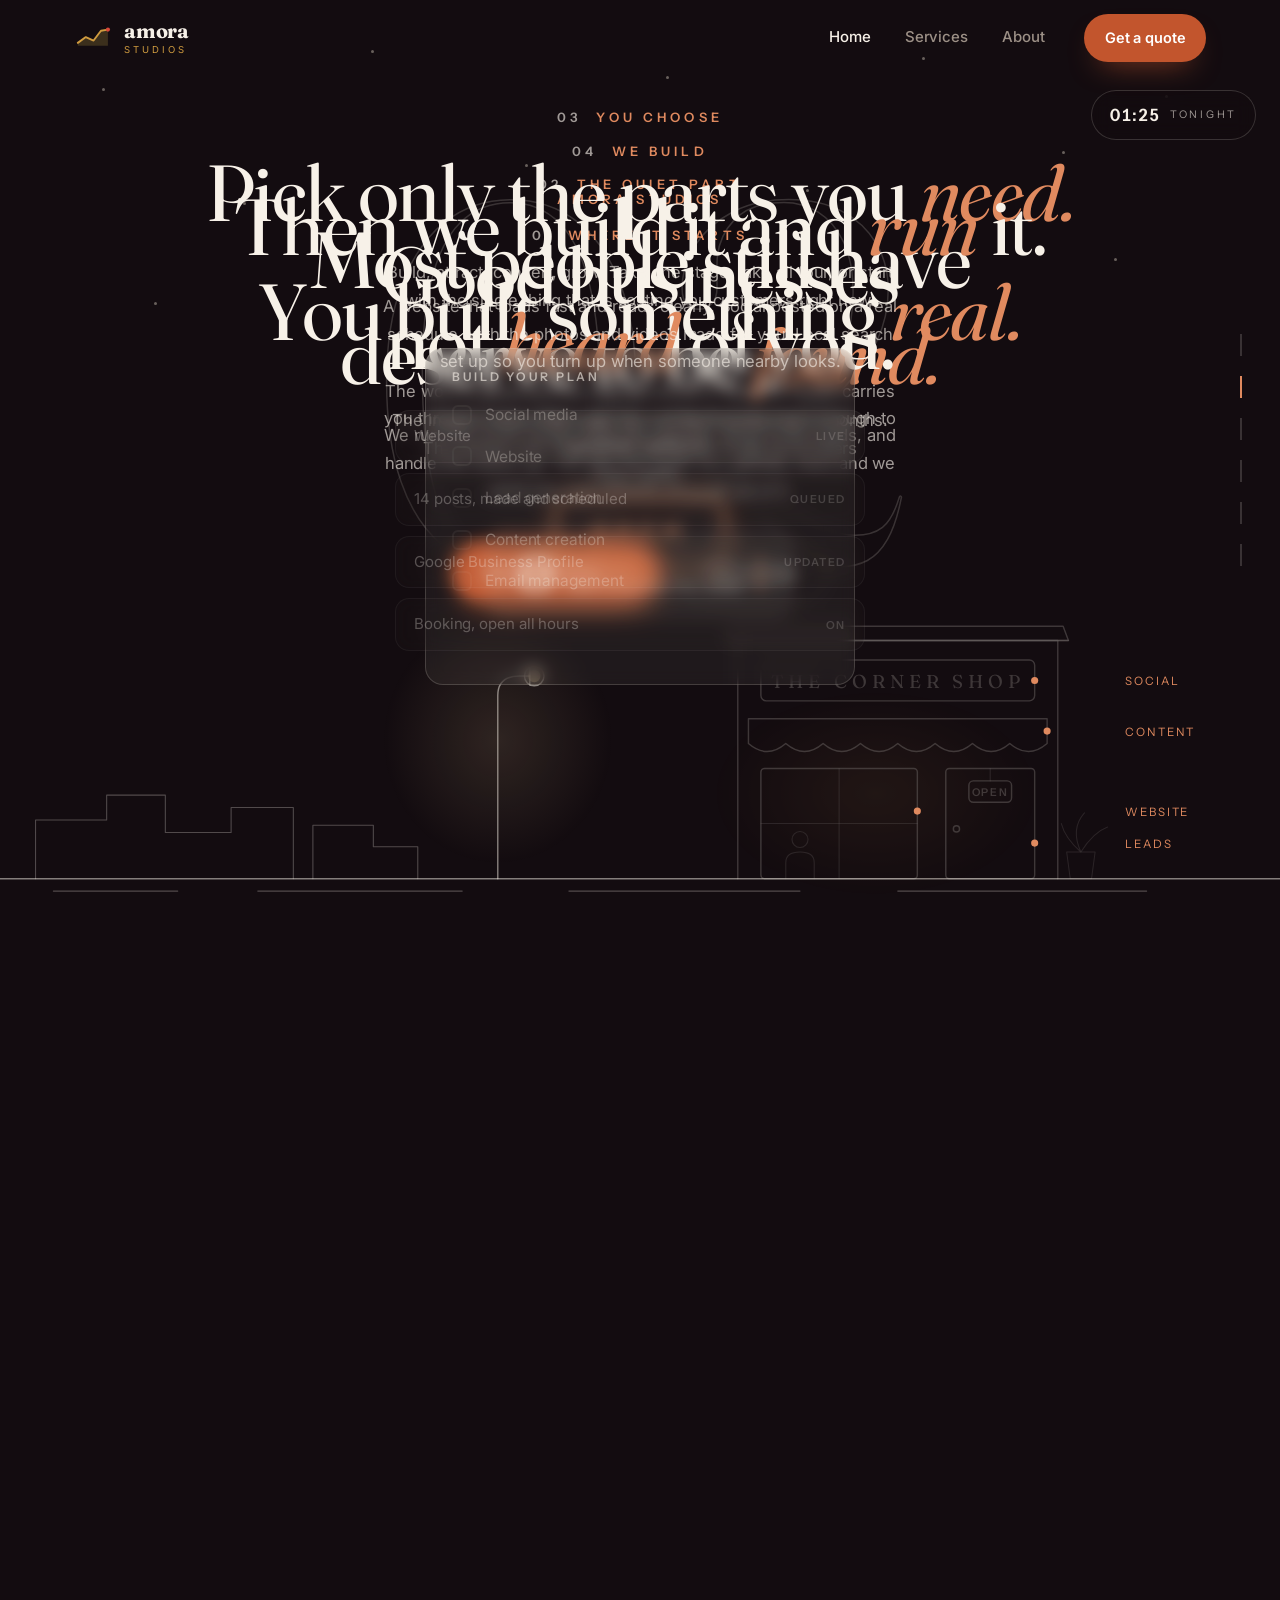
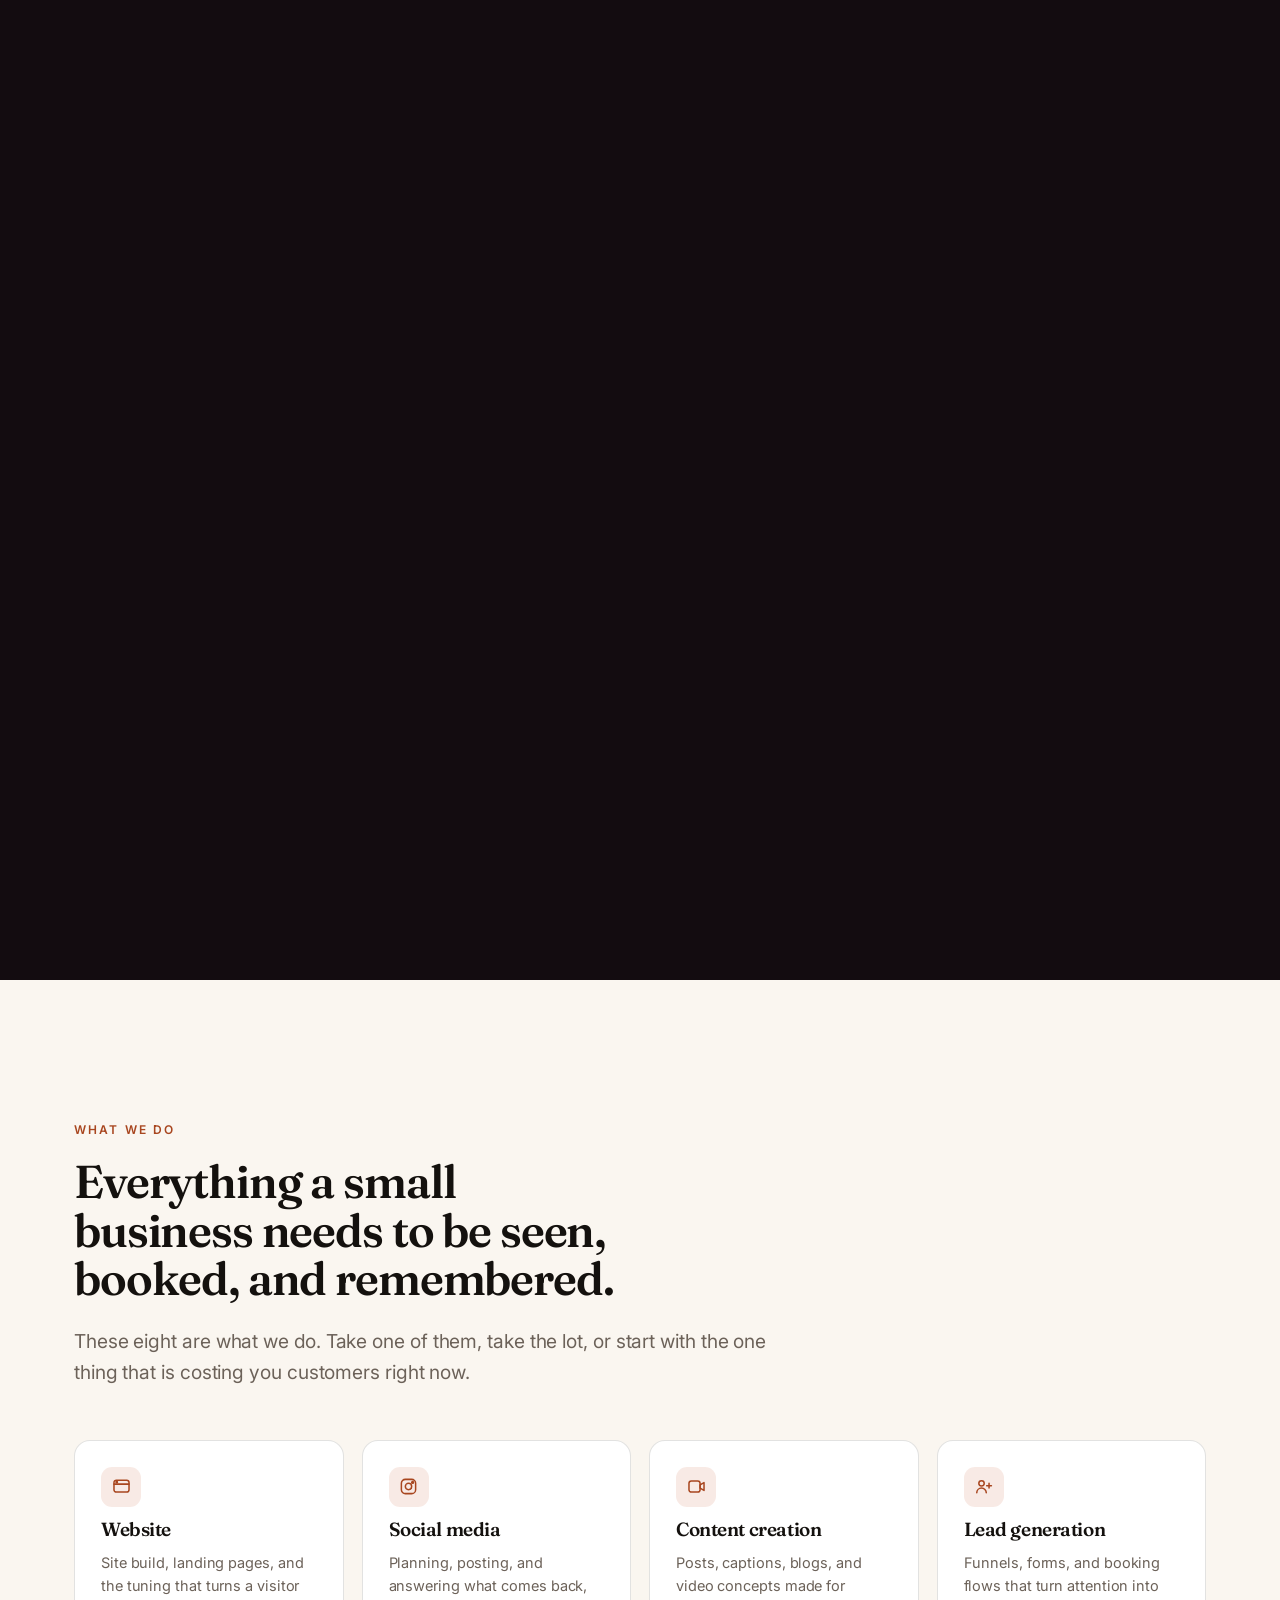
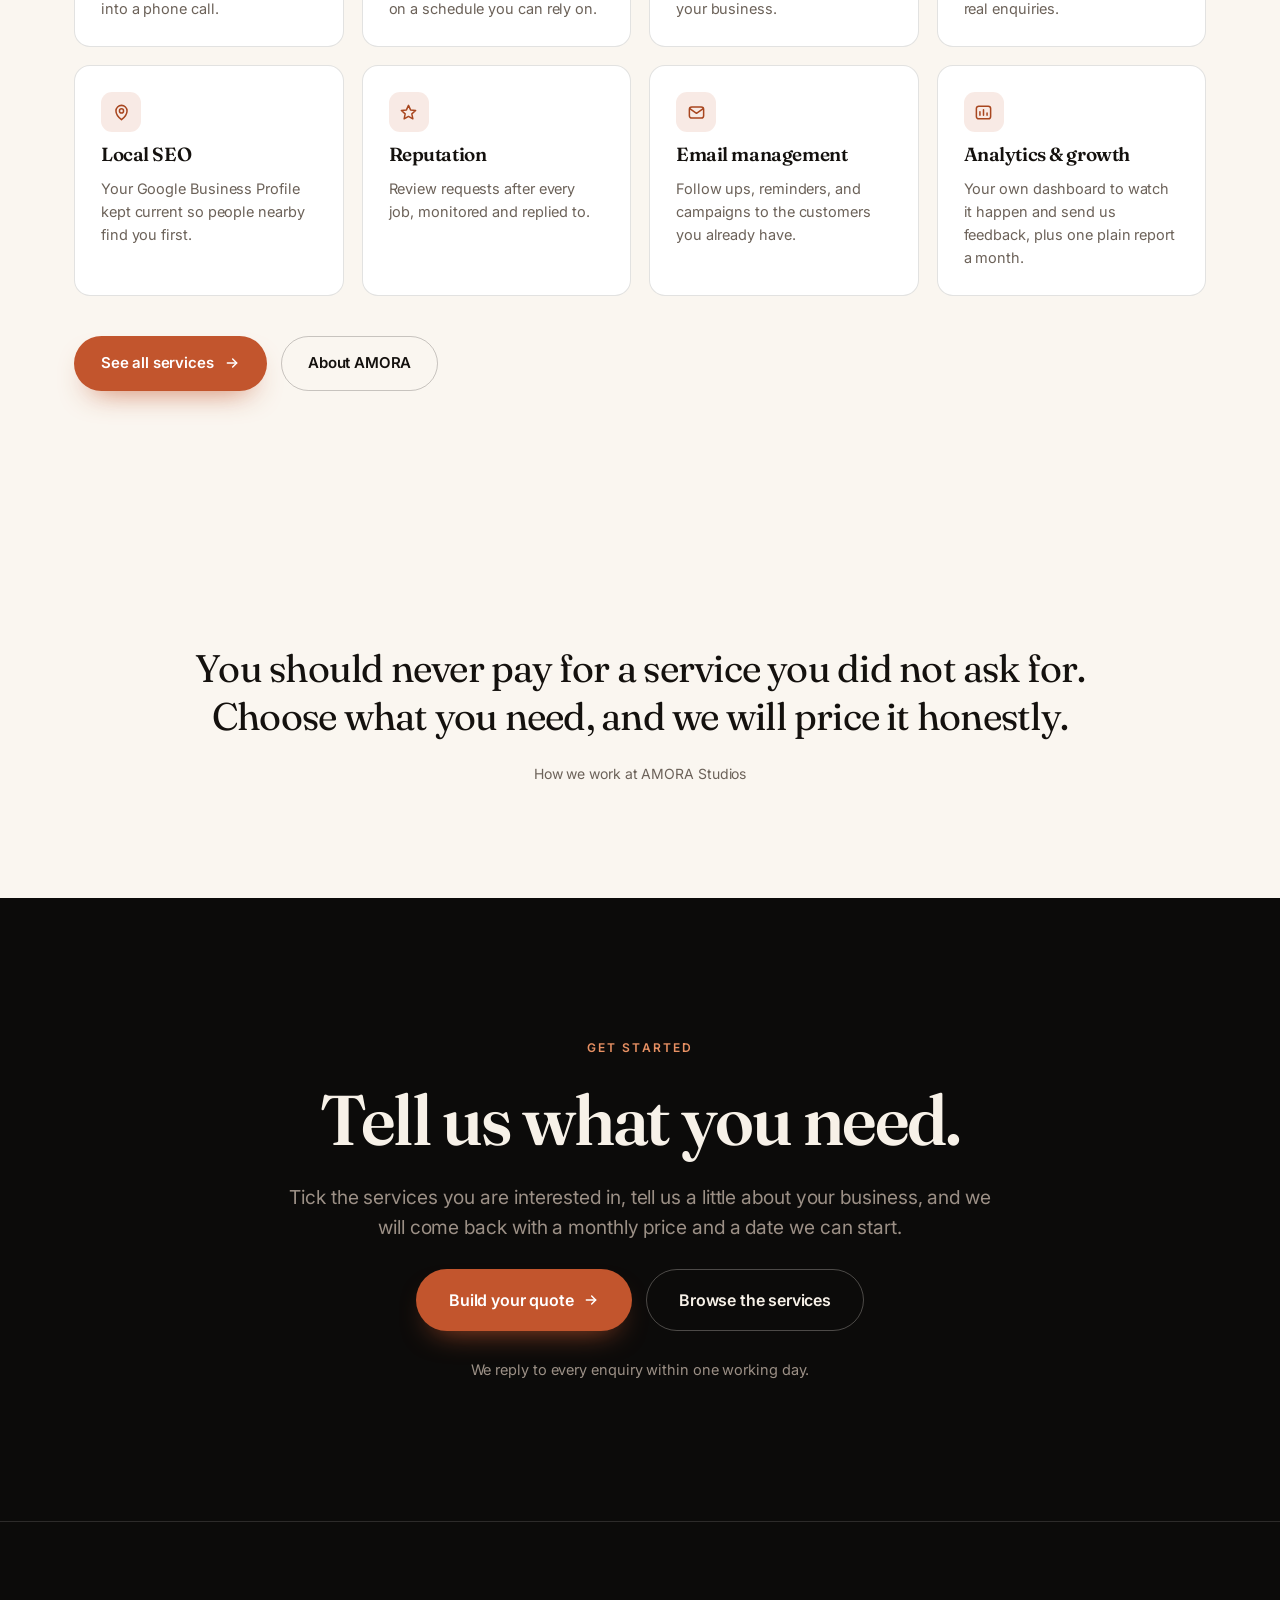
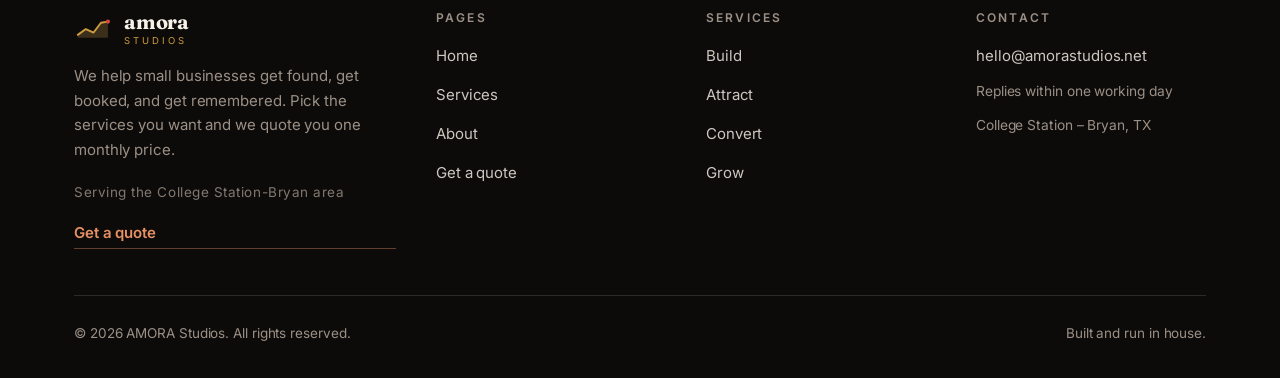
==== commit 0347dc76: "Merge pull request #7 from arimarants-ai/claude/website-github-test-q0qsii Put hello@amorastudios.ne" ====
--- a/index.html
+++ b/index.html
@@ -6,7 +6,7 @@
     <title>AMORA Studios | Growth services for small businesses</title>
     <meta
       name="description"
-      content="Website, social media, content creation, lead generation, local SEO, reputation, email and SMS, and analytics for small businesses. Pick the services you need and we quote you one monthly price."
+      content="Website, social media, content creation, lead generation, local SEO, reputation, email management, and analytics for small businesses. Pick the services you need and we quote you one monthly price."
     />
     <link rel="canonical" href="https://amorastudios.net/" />
     <meta name="theme-color" content="#0a0908" />
@@ -17,7 +17,7 @@
     <meta property="og:title" content="AMORA Studios | Growth services for small businesses" />
     <meta
       property="og:description"
-      content="Eight services for small businesses: website, social media, content, leads, local SEO, reputation, email and SMS, and analytics. Pick what you need and we quote you one monthly price."
+      content="Eight services for small businesses: website, social media, content, leads, local SEO, reputation, email management, and analytics. Pick what you need and we quote you one monthly price."
     />
     <meta property="og:url" content="https://amorastudios.net/" />
     <meta property="og:image" content="https://amorastudios.net/assets/img/og.png" />
@@ -29,7 +29,7 @@
     <meta name="twitter:title" content="AMORA Studios | Growth services for small businesses" />
     <meta
       name="twitter:description"
-      content="Eight services for small businesses: website, social media, content, leads, local SEO, reputation, email and SMS, and analytics. Pick what you need and we quote you one monthly price."
+      content="Eight services for small businesses: website, social media, content, leads, local SEO, reputation, email management, and analytics. Pick what you need and we quote you one monthly price."
     />
 
     <link rel="icon" type="image/svg+xml" href="assets/img/favicon.svg" />
@@ -49,7 +49,7 @@
         "@type": "ProfessionalService",
         "name": "AMORA Studios",
         "url": "https://amorastudios.net/",
-        "description": "AMORA Studios helps small businesses grow with eight services: website, social media, content creation, lead generation, local SEO, reputation, email and SMS, and analytics. Clients choose the ones they want and receive a single monthly quote.",
+        "description": "AMORA Studios helps small businesses grow with eight services: website, social media, content creation, lead generation, local SEO, reputation, email management, and analytics. Clients choose the ones they want and receive a single monthly quote.",
         "priceRange": "$$",
         "email": "hello@amorastudios.net",
         "areaServed": { "@type": "Place", "name": "College Station-Bryan area, Texas" },
@@ -66,7 +66,7 @@
           { "@type": "Offer", "itemOffered": { "@type": "Service", "name": "Lead generation" } },
           { "@type": "Offer", "itemOffered": { "@type": "Service", "name": "Local SEO" } },
           { "@type": "Offer", "itemOffered": { "@type": "Service", "name": "Reputation" } },
-          { "@type": "Offer", "itemOffered": { "@type": "Service", "name": "Email & SMS" } },
+          { "@type": "Offer", "itemOffered": { "@type": "Service", "name": "Email management" } },
           { "@type": "Offer", "itemOffered": { "@type": "Service", "name": "Analytics & growth" } }
         ]
       }
@@ -114,393 +114,157 @@
 
     <main>
       <!-- ======================================================================
-           THE STORY
-           One pinned stage. One world. The camera moves through it as you
-           scroll and the copy rides alongside. There are no section breaks
-           anywhere in here on purpose.
+           THE STORY · Daybreak
+           One pinned frame. The whole story is a single night, 23:12 to 09:00.
+           The sky grades from espresso to cream as you scroll, a fine-line
+           drawing of the shop sketches itself in, becomes the plan, earns its
+           colour, and fills with life. Every stroke is scrubbed by the scroll.
       ======================================================================= -->
-      <section class="stage" data-stage aria-label="How AMORA Studios grows a small business">
-        <div class="stage__pin">
-          <div class="stage__scene">
-            <svg
-              class="world"
-              data-world
-              viewBox="0 0 2400 900"
-              preserveAspectRatio="xMidYMid slice"
-              role="img"
-              aria-label="A small shop at night that fills with customers by daylight as its social media, website, leads and bookings are built"
-            >
+      <section class="db-stage theme-dark" data-db-stage data-nav-theme="dark" aria-label="How AMORA Studios takes a small business from unseen to open, told as one night">
+        <div class="db-pin" data-db-pin>
+
+          <div class="db-stars" aria-hidden="true">
+            <i style="left:8%;top:14%"></i><i style="left:19%;top:32%;animation-delay:1s"></i><i style="left:29%;top:8%;animation-delay:2.2s"></i>
+            <i style="left:41%;top:26%"></i><i style="left:52%;top:12%;animation-delay:1.5s"></i><i style="left:63%;top:30%;animation-delay:0.7s"></i>
+            <i style="left:72%;top:9%;animation-delay:2.6s"></i><i style="left:83%;top:24%"></i><i style="left:91%;top:15%;animation-delay:1.9s"></i>
+            <i style="left:12%;top:48%;animation-delay:3s"></i><i style="left:57%;top:44%;animation-delay:1.1s"></i><i style="left:87%;top:41%;animation-delay:0.4s"></i>
+          </div>
+          <div class="db-sun" aria-hidden="true"></div>
+
+          <div class="db-clock" data-db-clock aria-label="Time of night in the story">
+            <span class="db-clock__dot"></span>
+            <time data-db-time>23:12</time>
+            <small data-db-daylabel>tonight</small>
+          </div>
+
+          <!-- the drawing: sketched, dimmed, blueprinted, coloured and visited, all by scroll -->
+          <div class="db-street" aria-hidden="true">
+            <svg viewBox="0 0 1440 420" preserveAspectRatio="xMidYMax meet">
               <defs>
-                <linearGradient id="sky" x1="0" y1="0" x2="0" y2="1">
-                  <stop offset="0%" stop-color="#fdeed9" />
-                  <stop offset="55%" stop-color="#f9dcb4" />
-                  <stop offset="100%" stop-color="#f3cb9d" />
-                </linearGradient>
-                <radialGradient id="warm" cx="50%" cy="50%" r="50%">
-                  <stop offset="0%" stop-color="#f7c675" stop-opacity="0.9" />
-                  <stop offset="100%" stop-color="#f7c675" stop-opacity="0" />
+                <radialGradient id="db-winglow" cx="0.5" cy="0.5" r="0.5">
+                  <stop offset="0" stop-color="#ffb45c" stop-opacity="0.4" /><stop offset="1" stop-color="#ffb45c" stop-opacity="0" />
                 </radialGradient>
-                <radialGradient id="sunGlow" cx="50%" cy="50%" r="50%">
-                  <stop offset="0%" stop-color="#f9cd72" stop-opacity="0.75" />
-                  <stop offset="100%" stop-color="#f9cd72" stop-opacity="0" />
+                <radialGradient id="db-lampglow" cx="0.5" cy="0.5" r="0.5">
+                  <stop offset="0" stop-color="#ffd9a0" stop-opacity="0.35" /><stop offset="1" stop-color="#ffd9a0" stop-opacity="0" />
                 </radialGradient>
               </defs>
 
-              <!-- ============ THE WORLD, PAINTED IN DAYLIGHT ============ -->
-              <g id="scenery">
-                <rect x="-600" y="-300" width="3600" height="1500" fill="url(#sky)" />
-
-                <!-- rooftops in the distance -->
-                <g fill="#e0c39c" opacity="0.85">
-                  <path d="M-600 700 V612 h150 v-46 h120 v46 h96 v-70 h140 v70 h130 v-38 h170 v38 h110 v-58 h150 v58 h130 v-30 h180 v30 h140 v-64 h150 v64 h120 v-40 h170 v40 h150 v-52 h160 v52 h190 v-34 h200 v34 h240 V700 Z" />
+              <!-- distant rooftops -->
+              <path class="ln ln--soft draw" d="M40 396 L40 330 L120 330 L120 302 L186 302 L186 344 L260 344 L260 316 L330 316 L330 396" />
+              <path class="ln ln--soft draw" d="M352 396 L352 336 L420 336 L420 360 L470 360 L470 396" />
+
+              <!-- the street itself -->
+              <path class="ln draw" d="M0 396 L1440 396" />
+              <path class="ln ln--soft draw" d="M60 410 L200 410 M290 410 L520 410 M640 410 L900 410 M1010 410 L1290 410" />
+
+              <!-- streetlamp -->
+              <ellipse class="db-lampglow" cx="560" cy="240" rx="130" ry="140" />
+              <path class="ln draw" d="M560 396 L560 190 Q560 168 584 168 L596 168" />
+              <path class="ln draw" d="M596 158 L596 178" />
+              <circle class="db-lampon" cx="601" cy="168" r="7" />
+              <circle class="ln draw" cx="601" cy="168" r="11" />
+
+              <!-- the corner shop -->
+              <g class="db-shop" data-db-shop>
+                <ellipse class="db-winwarm" cx="985" cy="300" rx="190" ry="120" />
+                <path class="db-fill db-fill--facade" data-db-fill="facade" d="M830 396 L830 128 L1190 128 L1190 396 Z" />
+                <path class="ln draw" d="M830 396 L830 128 L1190 128 L1190 396" />
+                <path class="ln draw" d="M818 128 L1202 128" />
+                <path class="ln draw" d="M824 112 L1196 112 L1202 128 L818 128 Z" />
+                <rect class="db-fill db-fill--sign" data-db-fill="sign" x="856" y="150" width="308" height="46" rx="6" />
+                <rect class="ln draw" x="856" y="150" width="308" height="46" rx="6" />
+                <text data-db-signtext x="1010" y="181" font-size="21" text-anchor="middle" font-family="Fraunces, Georgia, serif" letter-spacing="5.5">THE CORNER SHOP</text>
+                <path class="db-fill db-fill--awn" data-db-fill="awn" d="M842 216 L1178 216 L1178 244 Q1157 262 1136 244 Q1115 262 1094 244 Q1073 262 1052 244 Q1031 262 1010 244 Q989 262 968 244 Q947 262 926 244 Q905 262 884 244 Q863 262 842 244 Z" />
+                <path class="ln draw" d="M842 216 L1178 216 L1178 244 Q1157 262 1136 244 Q1115 262 1094 244 Q1073 262 1052 244 Q1031 262 1010 244 Q989 262 968 244 Q947 262 926 244 Q905 262 884 244 Q863 262 842 244 Z" />
+                <rect class="ln draw" x="856" y="272" width="176" height="124" rx="4" />
+                <path class="ln ln--soft draw" d="M944 272 L944 396" />
+                <path class="ln ln--soft draw" d="M856 334 L1032 334" />
+                <circle class="ln ln--soft draw" cx="900" cy="352" r="9" />
+                <path class="ln ln--soft draw" d="M884 396 L884 378 Q884 366 900 366 Q916 366 916 378 L916 396" />
+                <path class="db-fill db-fill--door" data-db-fill="door" d="M1064 272 L1164 272 L1164 396 L1064 396 Z" />
+                <rect class="ln draw" x="1064" y="272" width="100" height="124" rx="4" />
+                <circle class="ln draw" cx="1076" cy="340" r="3.5" />
+                <path class="ln ln--soft draw" d="M1114 272 L1114 286" />
+                <rect class="ln draw" x="1090" y="286" width="48" height="24" rx="5" />
+                <text data-db-opentext x="1114" y="303" font-size="12" font-weight="600" text-anchor="middle" font-family="Instrument Sans, Helvetica, sans-serif" letter-spacing="2">OPEN</text>
+                <path class="ln ln--soft draw" d="M1204 396 L1200 366 L1232 366 L1228 396 Z" />
+                <path class="ln ln--soft draw" d="M1216 366 Q1204 340 1220 322 M1216 366 Q1230 344 1246 338 M1216 366 Q1198 350 1194 334" />
+              </g>
+
+              <!-- 03 · the plan, written onto the drawing -->
+              <g class="db-callouts" data-db-callouts>
+                <g class="db-callout">
+                  <circle cx="1164" cy="173" r="4" />
+                  <path class="db-lead" pathLength="1" d="M1168 173 L1258 173" />
+                  <text x="1266" y="178">Social</text>
                 </g>
-                <g fill="#d9b892" opacity="0.55">
-                  <path d="M-600 700 V648 h210 v-30 h180 v30 h230 v-44 h190 v44 h260 v-26 h210 v26 h240 v-40 h200 v40 h260 v-22 h230 v22 h250 v-36 h210 v36 h260 v-20 h240 v20 h240 V700 Z" />
+                <g class="db-callout">
+                  <circle cx="1032" cy="320" r="4" />
+                  <path class="db-lead" pathLength="1" d="M1036 320 L1258 320" />
+                  <text x="1266" y="325">Website</text>
                 </g>
-
-                <!-- street -->
-                <rect x="-600" y="700" width="3600" height="500" fill="#e9d0b0" />
-                <path d="M-600 700 H3000" stroke="rgba(80,52,32,0.28)" stroke-width="3" />
-                <g stroke="rgba(80,52,32,0.12)" stroke-width="4" stroke-linecap="round">
-                  <path d="M-40 766 H120" /><path d="M200 766 H360" /><path d="M440 766 H600" />
-                  <path d="M680 766 H840" /><path d="M920 766 H1080" /><path d="M1160 766 H1320" />
-                  <path d="M1400 766 H1560" /><path d="M1640 766 H1800" /><path d="M1880 766 H2040" />
+                <g class="db-callout">
+                  <circle cx="1164" cy="356" r="4" />
+                  <path class="db-lead" pathLength="1" d="M1168 356 L1258 356" />
+                  <text x="1266" y="361">Leads</text>
                 </g>
-
-                <!-- the shop -->
-                <g id="shop">
-                  <rect x="180" y="468" width="290" height="232" rx="6" fill="#fbf3e6" stroke="rgba(80,52,32,0.34)" stroke-width="2" />
-                  <!-- Awning. A scalloped edge and panels that follow the slope,
-                       rather than a flat trapezoid with stripes painted over it. -->
-                  <clipPath id="awning-shape">
-                    <path d="M180 424 H470 L484 462 q-22.7 13 -45.4 0 q-22.7 13 -45.4 0 q-22.7 13 -45.4 0 q-22.7 13 -45.4 0 q-22.7 13 -45.4 0 q-22.7 13 -45.4 0 q-22.7 13 -45.4 0 L166 462 Z" />
-                  </clipPath>
-                  <g clip-path="url(#awning-shape)">
-                    <rect x="160" y="416" width="332" height="72" fill="#c2552d" />
-                    <path d="M180.0 418 H221.4 L211.4 482 H166.0 Z" fill="#e5a074" />
-                    <path d="M262.9 418 H304.3 L302.3 482 H256.9 Z" fill="#e5a074" />
-                    <path d="M345.7 418 H387.1 L393.1 482 H347.7 Z" fill="#e5a074" />
-                    <path d="M428.6 418 H470.0 L484.0 482 H438.6 Z" fill="#e5a074" />
-                    <!-- the fold where the canvas leaves the wall -->
-                    <rect x="160" y="416" width="332" height="9" fill="rgba(60,28,14,0.28)" />
-                  </g>
-                  <rect x="246" y="368" width="158" height="44" rx="9" fill="#2a1d16" />
-
-                  <rect x="204" y="502" width="146" height="128" rx="5" fill="#fdf7ee" stroke="rgba(80,52,32,0.3)" stroke-width="2" />
-                  <path d="M277 502 V630 M204 566 H350" stroke="rgba(80,52,32,0.16)" stroke-width="2" />
-
-                  <rect x="372" y="528" width="80" height="172" rx="5" fill="#f4e6d2" stroke="rgba(80,52,32,0.3)" stroke-width="2" />
-                  <rect x="386" y="548" width="52" height="28" rx="6" fill="#fdf7ee" stroke="rgba(80,52,32,0.22)" stroke-width="2" />
-                  <circle cx="388" cy="622" r="5" fill="rgba(80,52,32,0.5)" />
-
-                  <!-- Planter. A tapered pot with a rim, and leaves drawn as
-                       shapes rather than three strokes fanned out. -->
-                  <path d="M498 660 H542 L536 700 H504 Z" fill="#d9b892" stroke="rgba(80,52,32,0.24)" stroke-width="2" stroke-linejoin="round" />
-                  <rect x="494" y="652" width="52" height="11" rx="3" fill="#cfa87f" stroke="rgba(80,52,32,0.24)" stroke-width="2" />
-                  <g fill="#5c7a5c">
-                    <path d="M520 652 q-3 -20 2 -34 q6 14 2 34 Z" />
-                    <path d="M517 652 q-14 -9 -19 -25 q16 5 23 25 Z" />
-                    <path d="M525 652 q13 -11 17 -27 q-15 7 -21 27 Z" />
-                  </g>
+                <g class="db-callout">
+                  <circle cx="1178" cy="230" r="4" />
+                  <path class="db-lead" pathLength="1" d="M1182 230 L1258 230" />
+                  <text x="1266" y="235">Content</text>
                 </g>
-
-                <!-- street lamp -->
-                <g id="lamp">
-                  <path d="M112 700 V498" stroke="#907855" stroke-width="7" stroke-linecap="round" />
-                  <path d="M112 498 q0 -22 22 -22" fill="none" stroke="#907855" stroke-width="7" stroke-linecap="round" />
-                  <circle cx="136" cy="478" r="11" fill="#f6dca6" />
+                <g class="db-callout">
+                  <circle cx="1114" cy="298" r="4" />
+                  <path class="db-lead" pathLength="1" d="M1114 298 Q1114 268 1258 268" />
+                  <text x="1266" y="273">Email</text>
                 </g>
               </g>
 
-              <!-- ============ NIGHT, ONE SHEET OF DARK ON TOP ============ -->
-              <!-- A warm near-black, matching the ink the rest of the site is built from.
-                   Any blue or violet in here reads as a colour wash across the whole
-                   story rather than as darkness. -->
-              <rect class="sv-tint" x="-600" y="-300" width="3600" height="1500" fill="#0d0a08" />
-
-              <g class="sv-night">
-                <g fill="#f7f1e8">
-                  <circle class="twinkle" cx="60" cy="120" r="3" /><circle class="twinkle" cx="190" cy="66" r="2.2" />
-                  <circle class="twinkle" cx="420" cy="150" r="2.8" /><circle class="twinkle" cx="560" cy="80" r="2.2" />
-                  <circle class="twinkle" cx="700" cy="182" r="3" /><circle class="twinkle" cx="860" cy="96" r="2.4" />
-                  <circle class="twinkle" cx="1010" cy="150" r="2.6" /><circle class="twinkle" cx="1160" cy="70" r="3" />
-                  <circle class="twinkle" cx="1320" cy="176" r="2.2" /><circle class="twinkle" cx="1470" cy="104" r="2.8" />
-                  <circle class="twinkle" cx="1630" cy="158" r="2.4" /><circle class="twinkle" cx="1780" cy="78" r="3" />
-                  <circle class="twinkle" cx="1940" cy="168" r="2.4" /><circle class="twinkle" cx="2090" cy="110" r="2.8" />
-                  <circle class="twinkle" cx="2250" cy="72" r="2.4" /><circle class="twinkle" cx="2360" cy="184" r="2.6" />
-                  <circle class="twinkle" cx="300" cy="270" r="2.2" /><circle class="twinkle" cx="980" cy="284" r="2.4" />
-                  <circle class="twinkle" cx="1700" cy="296" r="2.2" /><circle class="twinkle" cx="2180" cy="264" r="2.6" />
-                </g>
-
-                <!-- moon -->
-                <path d="M292 128 a48 48 0 1 0 6 95 a38 38 0 1 1 -6 -95 Z" fill="#f6efdd" opacity="0.95" />
-
-                <!-- lamp light and the warm spill from inside the shop -->
-                <circle cx="136" cy="486" r="185" fill="url(#warm)" opacity="0.5" />
-                <circle cx="277" cy="566" r="215" fill="url(#warm)" opacity="0.62" />
-                <rect x="204" y="502" width="146" height="128" rx="5" fill="#f7c675" opacity="0.28" />
-                <path d="M204 630 L150 700 H404 L350 630 Z" fill="#f7c675" opacity="0.12" />
-
-                <!-- Someone still working late. Read at this size it only needs
-                     a head, a shoulder line and an arm resting on the counter,
-                     which is enough to be a person rather than an icon. -->
-                <g fill="#2a1d16" opacity="0.52">
-                  <circle cx="252" cy="548" r="13" />
-                  <path d="M250 562 h6 v8 h-6 Z" />
-                  <path d="M228 606 q2 -34 24 -34 q22 0 24 34 Z" />
-                  <path d="M272 586 q17 3 23 14 l-7 5 q-7 -9 -18 -12 Z" />
-                </g>
-                <rect x="262" y="602" width="62" height="5" rx="2.5" fill="#2a1d16" opacity="0.3" />
-
-                <!-- the sign, unlit -->
-                <rect x="268" y="384" width="76" height="10" rx="5" fill="rgba(246,230,207,0.34)" />
-                <rect x="352" y="384" width="34" height="10" rx="5" fill="rgba(246,230,207,0.18)" />
+              <!-- 05 · enquiries arc into the door -->
+              <g class="db-arcs" data-db-arcs>
+                <path class="db-arcpath" data-db-arc d="M140 40 Q560 60 900 200 Q1060 262 1108 290" />
+                <circle class="db-arctip" data-db-tip r="4.5" />
+                <path class="db-arcpath" data-db-arc d="M1400 30 Q1300 160 1220 230 Q1160 272 1122 290" />
+                <circle class="db-arctip" data-db-tip r="4.5" />
+                <path class="db-arcpath" data-db-arc d="M60 250 Q480 300 840 330 Q1020 342 1096 306" />
+                <circle class="db-arctip" data-db-tip r="4.5" />
+                <circle class="db-arcpin" data-db-pinpop cx="1114" cy="284" r="7" />
+                <circle class="db-arcpin db-arcpin--ring" data-db-pinpop cx="1114" cy="284" r="12" />
               </g>
 
-              <!-- ============ DAY ============ -->
-              <g class="sv-day">
-                <circle cx="1180" cy="150" r="150" fill="url(#sunGlow)" />
-                <circle cx="1180" cy="150" r="62" fill="#f8c96c" />
-
-                <text x="325" y="401" font-size="23" font-weight="600" fill="#f6e6cf" text-anchor="middle" font-family="Fraunces, Georgia, serif">OPEN</text>
-
-                <!-- customers -->
-                <g fill="#2f2118">
-                  <g opacity="0.9"><circle cx="576" cy="606" r="17" /><path d="M550 700 q26 -56 52 0 Z" /></g>
-                  <g opacity="0.75"><circle cx="632" cy="620" r="14" /><path d="M610 700 q22 -48 44 0 Z" /></g>
-                  <g opacity="0.6"><circle cx="96" cy="616" r="15" /><path d="M72 700 q24 -50 48 0 Z" /></g>
-                  <g opacity="0.5"><circle cx="700" cy="628" r="12" /><path d="M681 700 q19 -42 38 0 Z" /></g>
-                </g>
+              <!-- 06 · the morning -->
+              <g class="db-birds">
+                <path class="ln ln--soft" d="M330 130 Q340 122 350 130 Q360 122 370 130" />
+                <path class="ln ln--soft" d="M420 96 Q428 90 436 96 Q444 90 452 96" />
+                <path class="ln ln--soft" d="M1280 110 Q1289 103 1298 110 Q1307 103 1316 110" />
               </g>
-
-              <!-- ============ WHAT WE BUILD, FLOATING THROUGH THE WORLD ============ -->
-
-              <!-- the quiet -->
-              <g class="sv" style="--in: 0.24; --out: 0.42">
-                <g class="sv-rise" style="--in: 0.25">
-                  <rect x="566" y="286" width="392" height="158" rx="20" fill="#12100f" stroke="rgba(247,241,232,0.18)" stroke-width="2" />
-                  <text x="598" y="328" font-size="17" letter-spacing="3" fill="#9c9086">INBOX</text>
-                  <text x="598" y="404" font-size="58" font-weight="600" fill="#f7f1e8" font-family="Fraunces, Georgia, serif">0</text>
-                  <text x="648" y="400" font-size="19" fill="#9c9086">new enquiries this week</text>
-                  <rect x="598" y="420" width="150" height="8" rx="4" fill="rgba(247,241,232,0.1)" />
-                </g>
-
-                <g class="sv-rise" style="--in: 0.285">
-                  <rect x="612" y="474" width="300" height="184" rx="20" fill="#12100f" stroke="rgba(247,241,232,0.18)" stroke-width="2" />
-                  <text x="642" y="514" font-size="16" letter-spacing="3" fill="#9c9086">RECENT CALLS</text>
-                  <g stroke="rgba(247,241,232,0.12)" stroke-width="2">
-                    <path d="M642 542 H882" /><path d="M642 580 H882" />
-                  </g>
-                  <text x="642" y="620" font-size="19" fill="#6f6660">Nothing yet</text>
-                </g>
-              </g>
-
-              <!-- you choose -->
-              <g class="sv" style="--in: 0.39; --out: 0.58">
-                <rect x="958" y="248" width="404" height="418" rx="26" fill="#12100f" stroke="rgba(247,241,232,0.18)" stroke-width="2" />
-                <text x="992" y="300" font-size="23" font-weight="600" fill="#f7f1e8" font-family="Fraunces, Georgia, serif">Build your plan</text>
-                <text x="992" y="328" font-size="15" fill="#9c9086">Choose any combination</text>
-                <path d="M992 348 H1328" stroke="rgba(247,241,232,0.12)" stroke-width="2" />
-
-                <!-- unchosen rows sit underneath, the chosen ones fade in over them -->
-                <g fill="none">
-                  <g>
-                    <rect x="992" y="362" width="336" height="36" rx="11" fill="rgba(247,241,232,0.05)" stroke="rgba(247,241,232,0.14)" stroke-width="2" />
-                    <rect x="1006" y="372" width="18" height="18" rx="5" stroke="rgba(247,241,232,0.28)" stroke-width="2" />
-                    <text x="1038" y="386" font-size="16" fill="#9c9086">Social media</text>
-                  </g>
-                  <g>
-                    <rect x="992" y="408" width="336" height="36" rx="11" fill="rgba(247,241,232,0.05)" stroke="rgba(247,241,232,0.14)" stroke-width="2" />
-                    <rect x="1006" y="418" width="18" height="18" rx="5" stroke="rgba(247,241,232,0.28)" stroke-width="2" />
-                    <text x="1038" y="432" font-size="16" fill="#9c9086">Website</text>
-                  </g>
-                  <g>
-                    <rect x="992" y="454" width="336" height="36" rx="11" fill="rgba(247,241,232,0.05)" stroke="rgba(247,241,232,0.14)" stroke-width="2" />
-                    <rect x="1006" y="464" width="18" height="18" rx="5" stroke="rgba(247,241,232,0.28)" stroke-width="2" />
-                    <text x="1038" y="478" font-size="16" fill="#9c9086">Lead generation</text>
-                  </g>
-                  <g>
-                    <rect x="992" y="500" width="336" height="36" rx="11" fill="rgba(247,241,232,0.05)" stroke="rgba(247,241,232,0.14)" stroke-width="2" />
-                    <rect x="1006" y="510" width="18" height="18" rx="5" stroke="rgba(247,241,232,0.28)" stroke-width="2" />
-                    <text x="1038" y="524" font-size="16" fill="#9c9086">Content creation</text>
-                  </g>
-                  <g>
-                    <rect x="992" y="546" width="336" height="36" rx="11" fill="rgba(247,241,232,0.05)" stroke="rgba(247,241,232,0.14)" stroke-width="2" />
-                    <rect x="1006" y="556" width="18" height="18" rx="5" stroke="rgba(247,241,232,0.28)" stroke-width="2" />
-                    <text x="1038" y="570" font-size="16" fill="#9c9086">Email &amp; SMS</text>
-                  </g>
-                </g>
-
-                <g class="sv-on" style="--in: 0.425">
-                  <rect x="992" y="362" width="336" height="36" rx="11" fill="rgba(194,85,45,0.16)" stroke="#c2552d" stroke-width="2" />
-                  <rect x="1006" y="372" width="18" height="18" rx="5" fill="#c2552d" />
-                  <path d="M1010.5 381 l3.6 3.6 6.4 -7" stroke="#fff" stroke-width="2.4" fill="none" stroke-linecap="round" stroke-linejoin="round" />
-                  <text x="1038" y="386" font-size="16" fill="#f7f1e8">Social media</text>
-                </g>
-                <g class="sv-on" style="--in: 0.447">
-                  <rect x="992" y="408" width="336" height="36" rx="11" fill="rgba(194,85,45,0.16)" stroke="#c2552d" stroke-width="2" />
-                  <rect x="1006" y="418" width="18" height="18" rx="5" fill="#c2552d" />
-                  <path d="M1010.5 427 l3.6 3.6 6.4 -7" stroke="#fff" stroke-width="2.4" fill="none" stroke-linecap="round" stroke-linejoin="round" />
-                  <text x="1038" y="432" font-size="16" fill="#f7f1e8">Website</text>
-                </g>
-                <g class="sv-on" style="--in: 0.469">
-                  <rect x="992" y="454" width="336" height="36" rx="11" fill="rgba(194,85,45,0.16)" stroke="#c2552d" stroke-width="2" />
-                  <rect x="1006" y="464" width="18" height="18" rx="5" fill="#c2552d" />
-                  <path d="M1010.5 473 l3.6 3.6 6.4 -7" stroke="#fff" stroke-width="2.4" fill="none" stroke-linecap="round" stroke-linejoin="round" />
-                  <text x="1038" y="478" font-size="16" fill="#f7f1e8">Lead generation</text>
-                </g>
-                <g class="sv-on" style="--in: 0.491">
-                  <rect x="992" y="500" width="336" height="36" rx="11" fill="rgba(194,85,45,0.16)" stroke="#c2552d" stroke-width="2" />
-                  <rect x="1006" y="510" width="18" height="18" rx="5" fill="#c2552d" />
-                  <path d="M1010.5 519 l3.6 3.6 6.4 -7" stroke="#fff" stroke-width="2.4" fill="none" stroke-linecap="round" stroke-linejoin="round" />
-                  <text x="1038" y="524" font-size="16" fill="#f7f1e8">Content creation</text>
-                </g>
-                <g class="sv-on" style="--in: 0.513">
-                  <rect x="992" y="546" width="336" height="36" rx="11" fill="rgba(194,85,45,0.16)" stroke="#c2552d" stroke-width="2" />
-                  <rect x="1006" y="556" width="18" height="18" rx="5" fill="#c2552d" />
-                  <path d="M1010.5 565 l3.6 3.6 6.4 -7" stroke="#fff" stroke-width="2.4" fill="none" stroke-linecap="round" stroke-linejoin="round" />
-                  <text x="1038" y="570" font-size="16" fill="#f7f1e8">Email &amp; SMS</text>
-                </g>
-
-                <path d="M992 606 H1328" stroke="rgba(247,241,232,0.12)" stroke-width="2" />
-                <text x="992" y="640" font-size="15" fill="#9c9086">Your monthly quote</text>
-                <text x="1328" y="640" font-size="17" font-weight="600" fill="#f7f1e8" text-anchor="end" font-family="Fraunces, Georgia, serif">Built around this list</text>
-              </g>
-
-              <!-- we build -->
-              <g class="sv" style="--in: 0.55; --out: 0.72">
-                <g class="sv-rise" style="--in: 0.56">
-                  <rect x="1338" y="262" width="428" height="306" rx="20" fill="#12100f" stroke="rgba(247,241,232,0.18)" stroke-width="2" />
-                  <path d="M1338 306 H1766" stroke="rgba(247,241,232,0.14)" stroke-width="2" />
-                  <circle cx="1364" cy="284" r="6" fill="rgba(247,241,232,0.3)" />
-                  <circle cx="1384" cy="284" r="6" fill="rgba(247,241,232,0.18)" />
-                  <circle cx="1404" cy="284" r="6" fill="rgba(247,241,232,0.18)" />
-                  <rect x="1428" y="276" width="170" height="16" rx="8" fill="rgba(247,241,232,0.08)" />
-                  <rect x="1364" y="332" width="190" height="20" rx="8" fill="rgba(247,241,232,0.34)" />
-                  <rect x="1364" y="366" width="248" height="11" rx="5.5" fill="rgba(247,241,232,0.14)" />
-                  <rect x="1364" y="386" width="206" height="11" rx="5.5" fill="rgba(247,241,232,0.1)" />
-                  <rect x="1364" y="416" width="120" height="34" rx="17" fill="#c2552d" />
-                  <rect x="1636" y="332" width="106" height="118" rx="12" fill="rgba(247,241,232,0.06)" stroke="rgba(247,241,232,0.12)" stroke-width="2" />
-                  <circle cx="1664" cy="364" r="9" fill="rgba(207,155,63,0.65)" />
-                  <path d="M1650 428 l26 -30 20 22 16 -14" fill="none" stroke="rgba(207,155,63,0.7)" stroke-width="3" stroke-linecap="round" stroke-linejoin="round" />
-                  <rect x="1364" y="474" width="118" height="66" rx="12" fill="rgba(247,241,232,0.05)" stroke="rgba(247,241,232,0.1)" stroke-width="2" />
-                  <rect x="1494" y="474" width="118" height="66" rx="12" fill="rgba(247,241,232,0.05)" stroke="rgba(247,241,232,0.1)" stroke-width="2" />
-                  <rect x="1624" y="474" width="118" height="66" rx="12" fill="rgba(247,241,232,0.05)" stroke="rgba(247,241,232,0.1)" stroke-width="2" />
-                </g>
-
-                <g class="sv-rise" style="--in: 0.6">
-                  <rect x="1794" y="300" width="152" height="292" rx="26" fill="#12100f" stroke="rgba(247,241,232,0.2)" stroke-width="2" />
-                  <rect x="1846" y="316" width="48" height="7" rx="3.5" fill="rgba(247,241,232,0.2)" />
-                  <circle cx="1822" cy="352" r="14" fill="rgba(194,85,45,0.4)" />
-                  <rect x="1844" y="342" width="72" height="9" rx="4.5" fill="rgba(247,241,232,0.26)" />
-                  <rect x="1844" y="357" width="46" height="8" rx="4" fill="rgba(247,241,232,0.12)" />
-                  <g>
-                    <rect x="1808" y="384" width="40" height="40" rx="8" fill="rgba(207,155,63,0.4)" />
-                    <rect x="1854" y="384" width="40" height="40" rx="8" fill="rgba(194,85,45,0.4)" />
-                    <rect x="1900" y="384" width="30" height="40" rx="8" fill="rgba(247,241,232,0.1)" />
-                    <rect x="1808" y="430" width="40" height="40" rx="8" fill="rgba(194,85,45,0.25)" />
-                    <rect x="1854" y="430" width="40" height="40" rx="8" fill="rgba(247,241,232,0.1)" />
-                    <rect x="1900" y="430" width="30" height="40" rx="8" fill="rgba(207,155,63,0.25)" />
-                    <rect x="1808" y="476" width="40" height="40" rx="8" fill="rgba(247,241,232,0.08)" />
-                    <rect x="1854" y="476" width="40" height="40" rx="8" fill="rgba(194,85,45,0.18)" />
-                    <rect x="1900" y="476" width="30" height="40" rx="8" fill="rgba(247,241,232,0.06)" />
-                  </g>
-                  <text x="1870" y="552" font-size="15" fill="#9c9086" text-anchor="middle">Posts scheduled</text>
-                </g>
-
-                <g class="sv-rise" style="--in: 0.64">
-                  <rect x="1338" y="592" width="206" height="86" rx="18" fill="#12100f" stroke="rgba(247,241,232,0.18)" stroke-width="2" />
-                  <rect x="1362" y="616" width="38" height="38" rx="9" fill="none" stroke="#c2552d" stroke-width="2.5" />
-                  <path d="M1362 626 h38 M1372 610 v10 M1390 610 v10" stroke="#c2552d" stroke-width="2.5" stroke-linecap="round" />
-                  <text x="1414" y="632" font-size="16" fill="#f7f1e8">Booking live</text>
-                  <text x="1414" y="654" font-size="14" fill="#9c9086">Open all hours</text>
-
-                  <rect x="1560" y="592" width="206" height="86" rx="18" fill="#12100f" stroke="rgba(247,241,232,0.18)" stroke-width="2" />
-                  <path d="M1584 616 h40 v30 h-40 z" fill="none" stroke="#cf9b3f" stroke-width="2.5" />
-                  <path d="M1584 616 l20 16 20 -16" fill="none" stroke="#cf9b3f" stroke-width="2.5" />
-                  <text x="1638" y="632" font-size="16" fill="#f7f1e8">Campaign ready</text>
-                  <text x="1638" y="654" font-size="14" fill="#9c9086">Sends Thursday</text>
-                </g>
-              </g>
-
-              <!-- it starts moving -->
-              <g class="sv" style="--in: 0.7; --out: 0.87">
-                <g class="sv-rise" style="--in: 0.705">
-                  <rect x="1762" y="268" width="400" height="88" rx="18" fill="#12100f" stroke="rgba(247,241,232,0.18)" stroke-width="2" />
-                  <rect x="1786" y="292" width="44" height="44" rx="12" fill="rgba(194,85,45,0.2)" />
-                  <path d="M1798 308 h20 v14 h-20 z M1798 308 l10 8 10 -8" fill="none" stroke="#e79063" stroke-width="2.2" stroke-linejoin="round" />
-                  <text x="1846" y="308" font-size="17" font-weight="600" fill="#f7f1e8">New enquiry from the website</text>
-                  <text x="1846" y="332" font-size="15" fill="#9c9086">Asking about next week</text>
-                </g>
-                <g class="sv-rise" style="--in: 0.735">
-                  <rect x="1762" y="372" width="400" height="88" rx="18" fill="#12100f" stroke="rgba(247,241,232,0.18)" stroke-width="2" />
-                  <rect x="1786" y="396" width="44" height="44" rx="12" fill="rgba(194,85,45,0.2)" />
-                  <rect x="1797" y="410" width="22" height="18" rx="4" fill="none" stroke="#e79063" stroke-width="2.2" />
-                  <path d="M1797 416 h22 M1803 406 v6 M1813 406 v6" stroke="#e79063" stroke-width="2.2" stroke-linecap="round" />
-                  <text x="1846" y="412" font-size="17" font-weight="600" fill="#f7f1e8">Booking confirmed</text>
-                  <text x="1846" y="436" font-size="15" fill="#9c9086">Thursday at 10:30, deposit paid</text>
-                </g>
-                <g class="sv-rise" style="--in: 0.765">
-                  <rect x="1762" y="476" width="400" height="88" rx="18" fill="#12100f" stroke="rgba(247,241,232,0.18)" stroke-width="2" />
-                  <rect x="1786" y="500" width="44" height="44" rx="12" fill="rgba(207,155,63,0.2)" />
-                  <path d="M1808 508 l4.4 9 9.6 1 -7 6.4 1.8 9.6 -8.8 -4.8 -8.8 4.8 1.8 -9.6 -7 -6.4 9.6 -1 z" fill="none" stroke="#cf9b3f" stroke-width="2" stroke-linejoin="round" />
-                  <text x="1846" y="516" font-size="17" font-weight="600" fill="#f7f1e8">New five star review</text>
-                  <text x="1846" y="540" font-size="15" fill="#9c9086">Left after the automatic follow up</text>
-                </g>
-                <g class="sv-rise" style="--in: 0.795">
-                  <rect x="1762" y="580" width="400" height="88" rx="18" fill="#12100f" stroke="rgba(247,241,232,0.18)" stroke-width="2" />
-                  <rect x="1786" y="604" width="44" height="44" rx="12" fill="rgba(194,85,45,0.2)" />
-                  <path d="M1799 614 q-4 20 14 26" fill="none" stroke="#e79063" stroke-width="2.4" stroke-linecap="round" />
-                  <circle cx="1817" cy="618" r="3" fill="#e79063" />
-                  <text x="1846" y="620" font-size="17" font-weight="600" fill="#f7f1e8">New enquiry from the site</text>
-                  <text x="1846" y="644" font-size="15" fill="#9c9086">Booking form completed at 11pm</text>
-                </g>
-              </g>
-
-              <!-- and you grow -->
-              <g class="sv" style="--in: 0.85; --out: 1.6; --sp: 14">
-                <path
-                  d="M150 306 C 360 296, 470 258, 640 242 S 900 206, 1030 166 S 1250 110, 1352 92"
-                  fill="none"
-                  stroke="#c2552d"
-                  stroke-width="26"
-                  opacity="0.16"
-                  stroke-linecap="round"
-                  class="sv-draw"
-                  style="--in: 0.86"
-                />
-                <path
-                  class="sv-draw"
-                  style="--in: 0.86"
-                  d="M150 306 C 360 296, 470 258, 640 242 S 900 206, 1030 166 S 1250 110, 1352 92"
-                  fill="none"
-                  stroke="#c2552d"
-                  stroke-width="9"
-                  stroke-linecap="round"
-                />
-                <g class="sv-on" style="--in: 0.93; --sp: 40">
-                  <circle cx="1352" cy="92" r="26" fill="#c2552d" opacity="0.22" />
-                  <circle cx="1352" cy="92" r="11" fill="#c2552d" />
-                </g>
+              <g class="db-customers" data-db-customers>
+                <circle class="ln" cx="1290" cy="322" r="9" />
+                <path class="ln" d="M1274 396 L1274 356 Q1274 340 1290 340 Q1306 340 1306 356 L1306 396" />
+                <circle class="ln ln--soft" cx="1336" cy="332" r="7.5" />
+                <path class="ln ln--soft" d="M1324 396 L1324 362 Q1324 348 1336 348 Q1348 348 1348 362 L1348 396" />
+                <circle class="ln ln--soft" cx="760" cy="330" r="8" />
+                <path class="ln ln--soft" d="M746 396 L746 360 Q746 346 760 346 Q774 346 774 360 L774 396" />
               </g>
             </svg>
           </div>
 
-          <div class="stage__scrim" aria-hidden="true"></div>
-
-          <div class="stage__copy">
-            <!-- The hero starts before the story does (a negative --in) so it is
-                 already at full opacity when the page first paints. -->
-            <article class="beat beat--hero" style="--in: -0.05; --span: 0.18">
-              <p class="eyebrow">AMORA Studios</p>
-              <h1 class="beat__title">
-                Good businesses deserve to be <span class="italic-note accent-text">found.</span>
-              </h1>
-              <p class="beat__body">
+          <div class="db-grow" aria-hidden="true">
+            <svg viewBox="0 0 1200 340" preserveAspectRatio="none">
+              <path class="db-grow__fill" data-db-growfill d="M0 300 C150 292 240 268 360 252 C480 236 560 244 680 210 C800 176 900 150 1020 108 C1090 84 1150 66 1200 52 L1200 340 L0 340 Z" />
+              <path class="db-grow__line" data-db-growline pathLength="1" d="M0 300 C150 292 240 268 360 252 C480 236 560 244 680 210 C800 176 900 150 1020 108 C1090 84 1150 66 1200 52" />
+            </svg>
+          </div>
+
+          <div class="db-copy">
+            <article class="db-beat" data-in="-0.05" data-span="0.17">
+              <p class="db-eyebrow">AMORA Studios</p>
+              <h1 class="db-headline">Good businesses<br />deserve to be <em class="db-found">found.</em></h1>
+              <p class="db-lede">
                 We run the social media, build the website, bring in the leads, and handle the follow up. You pick
                 the parts you actually need and we send you one monthly price for all of it.
               </p>
-              <div class="btn-row">
+              <div class="db-actions">
                 <a class="btn btn--primary btn--lg" href="services.html">
                   See what we do
                   <svg class="arrow" width="16" height="16" viewBox="0 0 24 24" fill="none" stroke="currentColor" stroke-width="2.2" stroke-linecap="round" stroke-linejoin="round" aria-hidden="true"><path d="M5 12h14" /><path d="m13 6 6 6-6 6" /></svg>
@@ -509,73 +273,104 @@
               </div>
             </article>
 
-            <article class="beat" style="--in: 0.12; --span: 0.14">
-              <p class="beat__num">01 Where it starts</p>
-              <h2 class="beat__title">You built something real.</h2>
-              <p class="beat__body">
+            <article class="db-beat" data-in="0.13" data-span="0.13">
+              <span class="db-ghost" aria-hidden="true">01</span>
+              <p class="db-eyebrow"><span class="db-eyebrow__num">01</span>Where it starts</p>
+              <h2 class="db-headline">You built something <em>real.</em></h2>
+              <p class="db-lede">
                 The work is good and the regulars know it. Word of mouth carries you through most weeks, and for a
                 while that has been enough to keep the lights on.
               </p>
-            </article>
-
-            <article class="beat" style="--in: 0.26; --span: 0.14">
-              <p class="beat__num">02 The quiet part</p>
-              <h2 class="beat__title">Most people still have not heard of you.</h2>
-              <p class="beat__body">
+              <div><span class="db-neon">OPEN</span></div>
+            </article>
+
+            <article class="db-beat" data-in="0.27" data-span="0.13">
+              <span class="db-ghost" aria-hidden="true">02</span>
+              <p class="db-eyebrow"><span class="db-eyebrow__num">02</span>The quiet part</p>
+              <h2 class="db-headline">Most people still have not <em>heard</em> of you.</h2>
+              <p class="db-lede">
                 The inbox is slow. The page has not been posted on in months. The phone only rings when someone
                 finally remembers your name.
               </p>
-            </article>
-
-            <article class="beat" style="--in: 0.4; --span: 0.15">
-              <p class="beat__num">03 You choose</p>
-              <h2 class="beat__title">Pick only the parts you need.</h2>
-              <p class="beat__body">
-                Everything we do falls into four stages. Build, attract, convert, grow. Take one of them, take all
-                four, or start with the single thing that is costing you customers right now.
+              <div class="db-inboxline">
+                <span class="db-inboxline__zero">0</span>
+                <span class="db-inboxline__what">new enquiries this week</span>
+                <span class="db-caret"></span>
+              </div>
+            </article>
+
+            <article class="db-beat" data-in="0.41" data-span="0.14">
+              <span class="db-ghost" aria-hidden="true">03</span>
+              <p class="db-eyebrow"><span class="db-eyebrow__num">03</span>You choose</p>
+              <h2 class="db-headline">Pick only the parts you <em>need.</em></h2>
+              <p class="db-lede">
+                Build, attract, convert, grow. Take one stage, take all four, or start with the single thing that is
+                costing you customers right now.
               </p>
-            </article>
-
-            <article class="beat" style="--in: 0.55; --span: 0.14">
-              <p class="beat__num">04 We build</p>
-              <h2 class="beat__title">Then we build it and run it.</h2>
-              <p class="beat__body">
-                A website that loads fast and reads clearly. Social accounts posted on a real schedule, with the
-                photos and videos made for you. Local search set up so you turn up when someone nearby looks.
+              <div class="db-receipt">
+                <h4>Build your plan</h4>
+                <div class="db-rrow" data-at="0.25"><span class="db-bx"></span>Social media</div>
+                <div class="db-rrow" data-at="0.38"><span class="db-bx"></span>Website</div>
+                <div class="db-rrow" data-at="0.51"><span class="db-bx"></span>Lead generation</div>
+                <div class="db-rrow" data-at="0.64"><span class="db-bx"></span>Content creation</div>
+                <div class="db-rrow" data-at="0.77"><span class="db-bx"></span>Email management</div>
+                <div class="db-rtotal" data-at="0.88"><b>Your monthly quote</b><span>built around this list</span></div>
+              </div>
+            </article>
+
+            <article class="db-beat" data-in="0.55" data-span="0.14">
+              <span class="db-ghost" aria-hidden="true">04</span>
+              <p class="db-eyebrow"><span class="db-eyebrow__num">04</span>We build</p>
+              <h2 class="db-headline">Then we build it and <em>run</em> it.</h2>
+              <p class="db-lede">
+                A website that loads fast and reads clearly. Social posted on a real schedule, with the photos and
+                videos made for you. Local search set up so you turn up when someone nearby looks.
               </p>
-            </article>
-
-            <article class="beat" style="--in: 0.69; --span: 0.14">
-              <p class="beat__num">05 It starts moving</p>
-              <h2 class="beat__title">The quiet turns into enquiries.</h2>
-              <p class="beat__body">
-                Booking that works on a phone at midnight. Short forms in the places people actually look. Follow
-                up that goes out while you are still on a job, so fewer people slip through.
+              <div class="db-buildlist">
+                <div class="db-brow" data-at="0.25">Website<span class="db-brow__st">live</span></div>
+                <div class="db-brow" data-at="0.42">14 posts, made and scheduled<span class="db-brow__st">queued</span></div>
+                <div class="db-brow" data-at="0.59">Google Business Profile<span class="db-brow__st">updated</span></div>
+                <div class="db-brow" data-at="0.76">Booking, open all hours<span class="db-brow__st">on</span></div>
+              </div>
+            </article>
+
+            <article class="db-beat" data-in="0.69" data-span="0.14">
+              <span class="db-ghost" aria-hidden="true">05</span>
+              <p class="db-eyebrow"><span class="db-eyebrow__num">05</span>It starts moving</p>
+              <h2 class="db-headline">The quiet turns into <em>enquiries.</em></h2>
+              <div class="db-countline">
+                <span class="db-count" data-db-count>0</span>
+                <span class="db-countline__what">new enquiries this week</span>
+              </div>
+              <div class="db-pile">
+                <div class="db-toast" data-at="0.3"><span class="db-ico db-ico--enq"></span><div><b>New enquiry from the website</b><small>Asking about next week</small></div></div>
+                <div class="db-toast" data-at="0.5"><span class="db-ico db-ico--book"></span><div><b>Booking confirmed</b><small>Thursday at 10:30, deposit paid</small></div></div>
+                <div class="db-toast" data-at="0.7"><span class="db-ico db-ico--star">★</span><div><b>New five star review</b><small>Left after the automatic follow up</small></div></div>
+              </div>
+            </article>
+
+            <article class="db-beat" data-in="0.83" data-span="0.17">
+              <span class="db-ghost" aria-hidden="true">06</span>
+              <p class="db-eyebrow"><span class="db-eyebrow__num">06</span>And you grow</p>
+              <h2 class="db-headline">A busier month, then <em>another</em> one.</h2>
+              <p class="db-lede">
+                Reviews asked for and answered. Email to the customers you already have. Your own dashboard showing
+                what we are doing as we do it, and one plain report each month showing what your money did.
               </p>
-            </article>
-
-            <article class="beat" style="--in: 0.83; --span: 0.17">
-              <p class="beat__num">06 And you grow</p>
-              <h2 class="beat__title">A busier month, then another one.</h2>
-              <p class="beat__body">
-                Reviews asked for and answered. Email and messages to the customers you already have. Your own
-                dashboard showing what we are doing as we do it, and one plain report each month showing what your
-                money did.
-              </p>
-            </article>
-          </div>
-
-          <nav class="rail" data-rail aria-label="Jump through the story">
-            <button type="button" data-to="0.02" aria-label="Start"></button>
-            <button type="button" data-to="0.17" aria-label="Where it starts"></button>
-            <button type="button" data-to="0.31" aria-label="The quiet part"></button>
-            <button type="button" data-to="0.46" aria-label="You choose"></button>
-            <button type="button" data-to="0.6" aria-label="We build"></button>
-            <button type="button" data-to="0.75" aria-label="It starts moving"></button>
-            <button type="button" data-to="0.93" aria-label="And you grow"></button>
+              <div><span class="db-chip"><i></i>Your dashboard · live all month</span></div>
+            </article>
+          </div>
+
+          <nav class="db-rail" data-db-rail aria-label="Jump through the story">
+            <button type="button" data-to="0.15" aria-label="Where it starts"><i></i></button>
+            <button type="button" data-to="0.29" aria-label="The quiet part"><i></i></button>
+            <button type="button" data-to="0.43" aria-label="You choose"><i></i></button>
+            <button type="button" data-to="0.57" aria-label="We build"><i></i></button>
+            <button type="button" data-to="0.71" aria-label="It starts moving"><i></i></button>
+            <button type="button" data-to="0.87" aria-label="And you grow"><i></i></button>
           </nav>
 
-          <div class="stage__cue" aria-hidden="true">
+          <div class="db-cue" aria-hidden="true">
             <span>Scroll</span>
             <span class="scroll-cue__track"></span>
           </div>
@@ -633,7 +428,7 @@
 
             <article class="teaser" data-reveal data-reveal-delay="3">
               <span class="teaser__icon"><svg viewBox="0 0 24 24" fill="none" stroke="currentColor" stroke-width="1.9" stroke-linecap="round" stroke-linejoin="round"><rect x="3" y="5" width="18" height="14" rx="3" /><path d="m3.5 7 8.5 6 8.5-6" /></svg></span>
-              <h3>Email &amp; SMS</h3>
+              <h3>Email management</h3>
               <p>Follow ups, reminders, and campaigns to the customers you already have.</p>
             </article>
 
--- a/assets/css/style.css
+++ b/assets/css/style.css
@@ -768,271 +768,886 @@
   }
 }
 
-/* 8. Scroll story --------------------------------------------------------- */
-
-.story {
+/* 8. Daybreak stage --------------------------------------------------------
+   The landing story: one pinned frame, one night. JS grades these custom
+   properties every frame; everything here reads them. All names are
+   db- prefixed so nothing collides with the rest of the site. */
+
+.db-stage {
   position: relative;
-  background: var(--paper);
-}
-
-.progress {
-  position: fixed;
+  height: 820vh;
+  background: var(--db-bg, #0c0a09);
+}
+
+.db-pin {
+  position: sticky;
   top: 0;
+  height: 100vh;
+  overflow: clip;
+}
+
+/* sky furniture, pinned with the frame */
+.db-stars {
+  position: absolute;
+  inset: 0 0 30% 0;
+  pointer-events: none;
+  opacity: var(--db-stars, 1);
+}
+
+.db-stars i {
+  position: absolute;
+  width: 3px;
+  height: 3px;
+  border-radius: 50%;
+  background: #f4ead8;
+  animation: db-twinkle 3.8s ease-in-out infinite;
+}
+
+@keyframes db-twinkle {
+  0%, 100% { opacity: 0.85; }
+  50% { opacity: 0.2; }
+}
+
+.db-sun {
+  position: absolute;
+  left: 50%;
+  top: 100%;
+  width: min(46vw, 560px);
+  aspect-ratio: 1;
+  border-radius: 50%;
+  transform: translate(-50%, -50%) translateY(var(--db-suny, 60vh));
+  background: radial-gradient(circle, #ffbe6e 0%, #f9a15c 45%, rgba(249, 161, 92, 0) 72%);
+  opacity: var(--db-suno, 0);
+  pointer-events: none;
+  filter: blur(2px);
+}
+
+/* the story clock */
+.db-clock {
+  position: absolute;
+  top: calc(var(--nav-h) + 14px);
+  right: 24px;
+  z-index: 8;
+  display: flex;
+  align-items: center;
+  gap: 10px;
+  padding: 10px 18px;
+  border-radius: 999px;
+  border: 1px solid var(--db-line, rgba(247, 241, 232, 0.16));
+  background: color-mix(in srgb, var(--db-bg, #0c0a09) 55%, transparent);
+  backdrop-filter: blur(10px);
+  font-family: var(--font-sub);
+  color: var(--db-ink, #f7f1e8);
+}
+
+.db-clock time {
+  font-size: 17px;
+  font-weight: 600;
+  font-variant-numeric: tabular-nums;
+  letter-spacing: 0.06em;
+}
+
+.db-clock small {
+  font-size: 10.5px;
+  letter-spacing: 0.26em;
+  text-transform: uppercase;
+  color: var(--db-muted, rgba(247, 241, 232, 0.62));
+}
+
+.db-clock__dot {
+  width: 8px;
+  height: 8px;
+  border-radius: 50%;
+  background: #5a9b6e;
+  display: none;
+}
+
+.db-clock.is-open .db-clock__dot {
+  display: block;
+  animation: db-pulse 2s infinite;
+}
+
+@keyframes db-pulse {
+  0%, 100% { opacity: 1; }
+  50% { opacity: 0.3; }
+}
+
+/* the drawing: every stroke's progress is scrubbed by the scroll itself */
+.db-street {
+  position: absolute;
   left: 0;
   right: 0;
-  height: 2px;
-  z-index: 120;
-  background: transparent;
+  bottom: 0;
+  height: 44vh;
+  z-index: 1;
   pointer-events: none;
 }
 
-.progress__bar {
-  height: 100%;
-  width: 100%;
-  transform-origin: 0 50%;
-  transform: scaleX(var(--progress, 0));
-  background: linear-gradient(90deg, var(--gold), var(--accent));
-}
-
-.rail {
-  position: fixed;
-  right: 26px;
-  top: 50%;
-  transform: translateY(-50%);
-  z-index: 90;
-  display: flex;
-  flex-direction: column;
-  gap: 14px;
-  opacity: 0;
-  transition: opacity 0.4s var(--ease);
-}
-
-.rail.is-visible {
-  opacity: 1;
-}
-
-.rail a,
-.rail button {
-  width: 22px;
-  height: 22px;
-  display: grid;
-  place-items: center;
-  padding: 0;
-}
-
-.rail a::after,
-.rail button::after {
-  content: "";
-  width: 7px;
-  height: 7px;
-  border-radius: 50%;
-  border: 1px solid var(--line-strong);
-  transition: all 0.3s var(--ease);
-}
-
-.rail a:hover::after,
-.rail button:hover::after {
-  border-color: #f7f1e8;
-}
-
-.rail a.is-active::after,
-.rail button.is-active::after {
-  background: var(--accent);
-  border-color: var(--accent);
-  transform: scale(1.45);
-}
-
-/* One pinned stage holds the whole story. The camera moves through a single
-   world, the copy rides alongside it, and nothing ever cuts to a new section. */
-
-.stage {
-  position: relative;
-  height: 780vh;
-  background: #0a0908;
-}
-
-.stage__pin {
-  position: sticky;
-  top: 0;
-  height: 100svh;
-  overflow: hidden;
-  background: #0a0908;
-}
-
-.stage__scene {
-  position: absolute;
-  inset: 0;
-}
-
-.stage__scene svg {
+.db-street svg {
   width: 100%;
   height: 100%;
   display: block;
-  shape-rendering: geometricPrecision;
-}
-
-/* Keeps the copy readable whether the world behind it is midnight or noon. */
-.stage__scrim {
+  overflow: visible;
+}
+
+.db-street .ln {
+  fill: none;
+  stroke: var(--db-art, rgba(247, 241, 232, 0.5));
+  stroke-width: 1.6;
+  stroke-linecap: round;
+  stroke-linejoin: round;
+}
+
+.db-street .ln--soft {
+  stroke-width: 1.2;
+  opacity: 0.55;
+}
+
+.db-street text {
+  fill: var(--db-art, rgba(247, 241, 232, 0.5));
+}
+
+.db-shop {
+  transition: opacity 0.9s var(--ease);
+}
+
+.db-shop .ln {
+  transition: stroke 0.6s var(--ease);
+}
+
+/* 02 · the quiet: the shop falls back into the dark */
+.db-stage.is-quiet .db-shop {
+  opacity: 0.38;
+}
+
+/* 03 · blueprint: the drawing becomes the plan */
+.db-stage.is-bp .db-shop .ln {
+  stroke: var(--db-acc, #e08a5f);
+}
+
+.db-callouts {
+  opacity: 0;
+  transition: opacity 0.5s var(--ease);
+}
+
+.db-stage.is-bp .db-callouts {
+  opacity: 1;
+}
+
+.db-callout {
+  opacity: 0;
+  transition: opacity 0.45s var(--ease);
+}
+
+.db-callout.on {
+  opacity: 1;
+}
+
+.db-callout .db-lead {
+  fill: none;
+  stroke: var(--db-acc, #e08a5f);
+  stroke-width: 1.3;
+  stroke-dasharray: 1;
+  stroke-dashoffset: 1;
+  transition: stroke-dashoffset 0.55s var(--ease);
+}
+
+.db-callout.on .db-lead {
+  stroke-dashoffset: 0;
+}
+
+.db-callout text {
+  font-family: var(--font-sub);
+  font-size: 13px;
+  letter-spacing: 0.16em;
+  text-transform: uppercase;
+  fill: var(--db-acc, #e08a5f);
+}
+
+.db-callout circle {
+  fill: var(--db-acc, #e08a5f);
+}
+
+/* 04 · fills are scrubbed inline by JS */
+.db-fill { opacity: 0; }
+.db-fill--awn { fill: #c2552d; }
+.db-fill--sign { fill: #c2552d; }
+.db-fill--door { fill: #cf9b3f; }
+.db-fill--facade { fill: #f7f1e8; }
+
+.db-winwarm {
+  fill: url(#db-winglow);
+  opacity: var(--db-winwarm, 1);
+}
+
+.db-lampglow {
+  fill: url(#db-lampglow);
+  opacity: var(--db-lampwarm, 1);
+}
+
+.db-lampon {
+  fill: #ffd9a0;
+  opacity: var(--db-lampwarm, 1);
+}
+
+/* 05 · enquiries arc into the door */
+.db-arcs.gone {
+  opacity: 0;
+  transition: opacity 0.7s var(--ease);
+}
+
+.db-arcpath {
+  fill: none;
+  stroke: var(--db-acc, #e08a5f);
+  stroke-width: 1.4;
+  stroke-linecap: round;
+  opacity: 0.65;
+}
+
+.db-arctip {
+  fill: var(--db-acc, #e08a5f);
+}
+
+.db-arcpin {
+  fill: var(--db-acc, #e08a5f);
+  opacity: 0;
+  transform-box: fill-box;
+  transform-origin: center;
+  transform: scale(0.3);
+  transition: all 0.4s var(--spring, cubic-bezier(0.34, 1.4, 0.44, 1));
+}
+
+.db-arcpin--ring {
+  fill: none;
+  stroke: var(--db-acc, #e08a5f);
+  stroke-width: 1.4;
+}
+
+.db-arcpin.on {
+  opacity: 1;
+  transform: none;
+}
+
+/* 06 · the morning */
+.db-birds {
+  opacity: var(--db-birds, 0);
+}
+
+.db-birds path {
+  animation: db-drift 9s ease-in-out infinite;
+}
+
+.db-birds path:nth-child(2) { animation-delay: 3s; }
+.db-birds path:nth-child(3) { animation-delay: 6s; }
+
+@keyframes db-drift {
+  0%, 100% { transform: translate(0, 0); }
+  50% { transform: translate(-30px, -12px); }
+}
+
+.db-grow {
   position: absolute;
-  inset: 0;
+  inset: auto 0 0 0;
+  height: 44vh;
+  z-index: 0;
   pointer-events: none;
-  /* The copy used to be readable because everything behind it was crushed to
-     black. Now that the world keeps its detail, the scrim has to do that work
-     deliberately, or the headings go grey on grey. */
-  background:
-    linear-gradient(
-      100deg,
-      rgba(8, 6, 5, 0.94) 0%,
-      rgba(8, 6, 5, 0.86) 30%,
-      rgba(8, 6, 5, 0.42) 55%,
-      rgba(8, 6, 5, 0) 82%
-    ),
-    linear-gradient(to top, rgba(8, 6, 5, 0.55), rgba(8, 6, 5, 0) 42%);
-}
-
-.stage__copy {
+  opacity: 0;
+  transition: opacity 0.8s var(--ease);
+}
+
+.db-stage.past-6 .db-grow {
+  opacity: 1;
+}
+
+.db-grow svg {
+  width: 100%;
+  height: 100%;
+}
+
+.db-grow__line {
+  fill: none;
+  stroke: var(--db-acc, #e08a5f);
+  stroke-width: 3;
+  stroke-linecap: round;
+}
+
+.db-grow__fill {
+  fill: var(--db-acc, #e08a5f);
+  opacity: 0;
+}
+
+/* the copy: beats swap in place, centred */
+.db-copy {
   position: absolute;
-  inset: 0;
+  inset: 0 0 12vh 0;
+  z-index: 5;
   display: grid;
+  place-items: center;
+  text-align: center;
+  padding: 0 6vw;
+}
+
+.db-beat {
+  grid-area: 1 / 1;
+  max-width: 1060px;
+  width: 100%;
+  position: relative;
+  opacity: 0;
+  transform: translateY(30px);
+  transition: opacity 0.65s var(--ease), transform 0.65s var(--ease);
+  pointer-events: none;
+}
+
+.db-beat.is-active {
+  opacity: 1;
+  transform: none;
+  pointer-events: auto;
+}
+
+.db-beat.is-past {
+  opacity: 0;
+  transform: translateY(-30px);
+}
+
+.db-ghost {
+  position: absolute;
+  left: 50%;
+  top: 46%;
+  transform: translate(-50%, -50%);
+  font-family: var(--font-display);
+  font-weight: 300;
+  font-size: clamp(280px, 40vw, 560px);
+  line-height: 1;
+  color: transparent;
+  -webkit-text-stroke: 1.5px var(--db-line, rgba(247, 241, 232, 0.16));
+  z-index: -1;
+  user-select: none;
+  pointer-events: none;
+}
+
+.db-eyebrow {
+  font-family: var(--font-sub);
+  font-size: 13px;
+  font-weight: 600;
+  letter-spacing: 0.32em;
+  text-transform: uppercase;
+  color: var(--db-acc, #e08a5f);
+  margin-bottom: 24px;
+}
+
+.db-eyebrow__num {
+  color: var(--db-muted, rgba(247, 241, 232, 0.62));
+  margin-right: 14px;
+}
+
+.db-headline {
+  font-family: var(--font-display);
+  font-weight: 400;
+  font-size: clamp(40px, 6.2vw, 92px);
+  line-height: 1.02;
+  letter-spacing: -0.02em;
+  text-wrap: balance;
+  color: var(--db-ink, #f7f1e8);
+}
+
+.db-headline em {
+  font-style: italic;
+  color: var(--db-acc, #e08a5f);
+}
+
+.db-lede {
+  margin: 26px auto 0;
+  max-width: 52ch;
+  font-size: clamp(15.5px, 1.3vw, 18px);
+  line-height: 1.66;
+  color: var(--db-muted, rgba(247, 241, 232, 0.62));
+}
+
+/* staggered entrance of a beat's children */
+.db-beat > * {
+  opacity: 0;
+  transform: translateY(24px);
+  transition: opacity 0.6s var(--ease), transform 0.6s var(--ease);
+}
+
+.db-beat.is-active > * {
+  opacity: 1;
+  transform: none;
+}
+
+.db-beat.is-active > *:nth-child(3) { transition-delay: 0.08s; }
+.db-beat.is-active > *:nth-child(4) { transition-delay: 0.16s; }
+.db-beat.is-active > *:nth-child(5) { transition-delay: 0.24s; }
+
+.db-beat > .db-ghost {
+  transition: opacity 0.65s var(--ease);
+  transform: translate(-50%, -50%);
+}
+
+.db-beat:not(.is-active) > .db-ghost { opacity: 0; }
+.db-beat.is-active > .db-ghost { opacity: 1; }
+
+.db-found {
+  position: relative;
+  display: inline-block;
+}
+
+.db-found::after {
+  content: "";
+  position: absolute;
+  left: 2%;
+  right: 4%;
+  bottom: 0.04em;
+  height: 0.055em;
+  background: var(--db-acc, #e08a5f);
+  border-radius: 99px;
+  transform: scaleX(0);
+  transform-origin: left;
+  transition: transform 1.1s var(--ease) 0.9s;
+}
+
+.db-beat.is-active .db-found::after {
+  transform: scaleX(1);
+}
+
+.db-actions {
+  display: flex;
+  gap: 14px;
+  justify-content: center;
+  margin-top: 36px;
+  flex-wrap: wrap;
+}
+
+/* beat moments ------------------------------------------------------------ */
+
+.db-neon {
+  display: inline-flex;
+  margin-top: 38px;
+  padding: 14px 34px;
+  border-radius: 14px;
+  border: 2.5px solid var(--db-acc, #e08a5f);
+  font-family: var(--font-sub);
+  font-size: 22px;
+  font-weight: 600;
+  letter-spacing: 0.42em;
+  color: var(--db-acc, #e08a5f);
+  box-shadow: 0 0 26px rgba(224, 138, 95, 0.35), inset 0 0 18px rgba(224, 138, 95, 0.14);
+  animation: db-flicker 5s linear infinite;
+}
+
+@keyframes db-flicker {
+  0%, 100% { opacity: 1; }
+  3% { opacity: 0.5; }
+  5% { opacity: 1; }
+  54% { opacity: 1; }
+  55% { opacity: 0.4; }
+  57% { opacity: 1; }
+  58% { opacity: 0.7; }
+  60% { opacity: 1; }
+}
+
+.db-inboxline {
+  display: inline-flex;
+  align-items: baseline;
+  gap: 16px;
+  margin-top: 38px;
+  padding: 18px 30px;
+  border-radius: 16px;
+  border: 1px solid var(--db-line, rgba(247, 241, 232, 0.16));
+  background: var(--db-panel, rgba(247, 241, 232, 0.05));
+  backdrop-filter: blur(8px);
+  font-variant-numeric: tabular-nums;
+  color: var(--db-ink, #f7f1e8);
+}
+
+.db-inboxline__zero {
+  font-family: var(--font-display);
+  font-size: 52px;
+  font-weight: 500;
+  line-height: 1;
+}
+
+.db-inboxline__what {
+  font-size: 16px;
+  color: var(--db-muted, rgba(247, 241, 232, 0.62));
+}
+
+.db-caret {
+  display: inline-block;
+  width: 2px;
+  height: 38px;
+  background: var(--db-acc, #e08a5f);
+  align-self: center;
+  animation: db-caret 1.1s steps(1) infinite;
+}
+
+@keyframes db-caret {
+  50% { opacity: 0; }
+}
+
+.db-receipt {
+  margin: 34px auto 0;
+  width: min(430px, 88vw);
+  text-align: left;
+  border: 1px solid var(--db-line, rgba(247, 241, 232, 0.16));
+  border-radius: 18px;
+  background: var(--db-panel, rgba(247, 241, 232, 0.05));
+  backdrop-filter: blur(8px);
+  padding: 22px 26px;
+  color: var(--db-ink, #f7f1e8);
+}
+
+.db-receipt h4 {
+  font-family: var(--font-sub);
+  font-size: 12px;
+  font-weight: 600;
+  letter-spacing: 0.24em;
+  text-transform: uppercase;
+  color: var(--db-muted, rgba(247, 241, 232, 0.62));
+  margin-bottom: 10px;
+}
+
+.db-rrow {
+  display: flex;
   align-items: center;
-  padding-inline: max(var(--gutter), 5.5vw);
-  pointer-events: none;
-}
-
-.beat {
-  grid-area: 1 / 1;
-  max-width: 41ch;
+  gap: 13px;
+  padding: 8px 0;
+  font-size: 15.5px;
+  opacity: 0.35;
+  transition: opacity 0.4s var(--ease);
+}
+
+.db-rrow.on {
+  opacity: 1;
+}
+
+.db-bx {
+  width: 20px;
+  height: 20px;
+  border-radius: 6px;
+  border: 2px solid var(--db-line, rgba(247, 241, 232, 0.16));
+  position: relative;
+  flex: none;
+  transition: background 0.3s, border-color 0.3s;
+}
+
+.db-rrow.on .db-bx {
+  background: var(--db-acc, #e08a5f);
+  border-color: var(--db-acc, #e08a5f);
+}
+
+.db-bx::after {
+  content: "";
+  position: absolute;
+  inset: 3px 4px 5px;
+  border: solid #fff;
+  border-width: 0 0 2.5px 2.5px;
+  transform: rotate(-45deg) scale(0);
+  transition: transform 0.3s var(--spring, cubic-bezier(0.34, 1.4, 0.44, 1));
+}
+
+.db-rrow.on .db-bx::after {
+  transform: rotate(-45deg) scale(1);
+}
+
+.db-rtotal {
+  display: flex;
+  justify-content: space-between;
+  align-items: baseline;
+  margin-top: 12px;
+  padding-top: 16px;
+  border-top: 1px dashed var(--db-line, rgba(247, 241, 232, 0.16));
+  opacity: 0;
+  transform: translateY(8px);
+  transition: all 0.55s var(--ease);
+}
+
+.db-rtotal.on {
+  opacity: 1;
+  transform: none;
+}
+
+.db-rtotal b {
+  font-family: var(--font-display);
+  font-size: 19px;
+  font-weight: 500;
+}
+
+.db-rtotal span {
+  font-family: var(--font-sub);
+  font-size: 13px;
+  color: var(--db-acc, #e08a5f);
+  font-weight: 600;
+}
+
+.db-buildlist {
+  margin: 34px auto 0;
+  width: min(470px, 88vw);
+  text-align: left;
   display: flex;
   flex-direction: column;
-  gap: 18px;
-  color: #f8f3ec;
-  --lp: calc((var(--t, 0) - var(--in)) / var(--span));
-  opacity: min(clamp(0, calc(var(--lp) / 0.16), 1), clamp(0, calc((1 - var(--lp)) / 0.16), 1));
-  transform: translate3d(0, calc((0.5 - var(--lp)) * 74px), 0);
-  will-change: opacity, transform;
-  pointer-events: none;
-}
-
-.stage[data-beat="0"] .beat--hero {
-  pointer-events: auto;
-}
-
-.beat__num {
-  font-family: var(--font-display);
-  font-size: 13px;
-  font-weight: 500;
-  letter-spacing: 0.2em;
-  color: rgba(248, 243, 236, 0.6);
+  gap: 10px;
+}
+
+.db-brow {
   display: flex;
   align-items: center;
   gap: 14px;
-}
-
-.beat__num::after {
-  content: "";
-  height: 1px;
-  width: 46px;
-  background: rgba(248, 243, 236, 0.28);
-}
-
-.beat__title {
-  font-size: clamp(2.2rem, 4.6vw, 4rem);
-  line-height: 1.03;
-  letter-spacing: -0.03em;
-}
-
-.beat__body {
+  padding: 13px 18px;
+  border-radius: 14px;
+  border: 1px solid var(--db-line, rgba(247, 241, 232, 0.16));
+  background: var(--db-panel, rgba(247, 241, 232, 0.05));
+  backdrop-filter: blur(8px);
+  font-size: 15px;
+  color: var(--db-ink, #f7f1e8);
+  opacity: 0.3;
+  transform: translateX(-10px);
+  transition: all 0.45s var(--ease);
+}
+
+.db-brow.on {
+  opacity: 1;
+  transform: none;
+}
+
+.db-brow__st {
   font-family: var(--font-sub);
-  color: rgba(248, 243, 236, 0.76);
-  font-size: clamp(1.02rem, 1.3vw, 1.19rem);
-  line-height: 1.62;
-  letter-spacing: -0.005em;
-  max-width: 46ch;
-}
-
-.stage__cue {
+  font-size: 11px;
+  font-weight: 600;
+  letter-spacing: 0.14em;
+  text-transform: uppercase;
+  color: var(--db-muted, rgba(247, 241, 232, 0.62));
+  margin-left: auto;
+  flex: none;
+  transition: color 0.3s;
+}
+
+.db-brow.on .db-brow__st {
+  color: #5a9b6e;
+}
+
+.db-brow.on .db-brow__st::before {
+  content: "✓ ";
+}
+
+.db-countline {
+  display: flex;
+  align-items: baseline;
+  justify-content: center;
+  gap: 16px;
+  margin-top: 4px;
+}
+
+.db-count {
+  font-family: var(--font-display);
+  font-size: clamp(80px, 11vw, 150px);
+  font-weight: 450;
+  line-height: 1;
+  font-variant-numeric: tabular-nums;
+  color: var(--db-ink, #f7f1e8);
+}
+
+.db-countline__what {
+  font-size: 17px;
+  color: var(--db-muted, rgba(247, 241, 232, 0.62));
+  max-width: 12ch;
+  text-align: left;
+  line-height: 1.4;
+}
+
+.db-pile {
+  margin: 26px auto 0;
+  width: min(420px, 88vw);
+  display: flex;
+  flex-direction: column;
+  gap: 10px;
+}
+
+.db-toast {
+  display: flex;
+  gap: 13px;
+  align-items: center;
+  text-align: left;
+  padding: 12px 17px;
+  border-radius: 14px;
+  border: 1px solid var(--db-line, rgba(247, 241, 232, 0.16));
+  background: var(--db-panel, rgba(247, 241, 232, 0.05));
+  backdrop-filter: blur(8px);
+  color: var(--db-ink, #f7f1e8);
+  opacity: 0;
+  transform: translateY(-16px) scale(0.96);
+  transition: all 0.5s var(--spring, cubic-bezier(0.34, 1.4, 0.44, 1));
+}
+
+.db-toast.on {
+  opacity: 1;
+  transform: none;
+}
+
+.db-ico {
+  width: 30px;
+  height: 30px;
+  border-radius: 50%;
+  flex: none;
+  display: grid;
+  place-items: center;
+}
+
+.db-ico--enq { background: rgba(194, 85, 45, 0.22); }
+.db-ico--enq::after { content: ""; width: 9px; height: 9px; border-radius: 50%; background: var(--db-acc, #e08a5f); }
+.db-ico--book { background: rgba(90, 155, 110, 0.2); }
+.db-ico--book::after { content: ""; width: 9px; height: 9px; border-radius: 50%; background: #5a9b6e; }
+.db-ico--star { background: rgba(207, 155, 63, 0.18); color: var(--gold); font-size: 13px; }
+
+.db-toast b {
+  display: block;
+  font-size: 14px;
+  font-weight: 600;
+}
+
+.db-toast small {
+  color: var(--db-muted, rgba(247, 241, 232, 0.62));
+  font-size: 12.5px;
+}
+
+.db-chip {
+  display: inline-flex;
+  gap: 9px;
+  align-items: center;
+  margin-top: 30px;
+  padding: 11px 20px;
+  border-radius: 999px;
+  border: 1px solid var(--db-line, rgba(247, 241, 232, 0.16));
+  background: var(--db-panel, rgba(247, 241, 232, 0.05));
+  font-family: var(--font-sub);
+  font-size: 13.5px;
+  font-weight: 600;
+  color: var(--db-ink, #f7f1e8);
+}
+
+.db-chip i {
+  width: 8px;
+  height: 8px;
+  border-radius: 50%;
+  background: #5a9b6e;
+}
+
+/* rail + cue */
+.db-rail {
   position: absolute;
-  left: 50%;
+  right: 30px;
+  top: 50%;
+  transform: translateY(-50%);
+  display: flex;
+  flex-direction: column;
+  gap: 16px;
+  z-index: 7;
+  opacity: 0;
+  transition: opacity 0.5s;
+}
+
+.db-rail.is-visible {
+  opacity: 1;
+}
+
+.db-rail button {
+  background: none;
+  border: 0;
+  cursor: pointer;
+  padding: 2px 8px;
+}
+
+.db-rail button i {
+  display: block;
+  width: 2px;
+  height: 22px;
+  background: var(--db-line, rgba(247, 241, 232, 0.16));
+  transition: background 0.3s;
+}
+
+.db-rail button.is-active i {
+  background: var(--db-acc, #e08a5f);
+}
+
+.db-cue {
+  position: absolute;
+  left: 40px;
   bottom: 26px;
-  transform: translateX(-50%);
-  display: inline-flex;
+  z-index: 6;
+  display: flex;
   flex-direction: column;
   align-items: center;
   gap: 10px;
+  font-family: var(--font-sub);
   font-size: 11px;
-  letter-spacing: 0.28em;
+  letter-spacing: 0.34em;
   text-transform: uppercase;
-  color: rgba(248, 243, 236, 0.6);
-  pointer-events: none;
-  opacity: calc(1 - clamp(0, calc(var(--t, 0) * 22), 1));
-}
-
-/* 9. Scene artwork -------------------------------------------------------- */
-
-/* The world is one SVG. Every moving part reads the same two numbers the
-   script writes onto the stage, --t (0 to 1 through the whole story) and
-   --day (0 at midnight, 1 at noon), so the animation never has seams. */
-
-.world text {
-  font-family: var(--font-body);
-}
-
-/* Fades in at --in, back out at --out. --sp sets how sharp the fade is. */
-.sv {
-  opacity: min(
-    clamp(0, calc((var(--t, 0) - var(--in, 0)) * var(--sp, 26)), 1),
-    clamp(0, calc((var(--out, 2) - var(--t, 0)) * var(--sp, 26)), 1)
-  );
-}
-
-/* One switch, no fade out. Used for things that stay once they arrive. */
-.sv-on {
-  opacity: clamp(0, calc((var(--t, 0) - var(--in, 0)) * var(--sp, 60)), 1);
-}
-
-.sv-day {
-  opacity: var(--day, 0);
-}
-
-.sv-night {
-  opacity: calc(1 - var(--day, 0));
-}
-
-/* The night is a single sheet laid over a daylight world. It stays light
-   enough that the artwork's own colour comes through rather than being
-   replaced by the colour of the sheet. */
-.sv-tint {
-  opacity: calc((1 - var(--day, 0)) * 0.52);
-}
-
-.sv-rise {
-  transform: translateY(calc((1 - clamp(0, calc((var(--t, 0) - var(--in, 0)) * 16), 1)) * 30px));
-}
-
-.sv-draw {
-  stroke-dasharray: var(--len, 2400);
-  stroke-dashoffset: calc(var(--len, 2400) * (1 - clamp(0, calc((var(--t, 0) - var(--in, 0)) * 8), 1)));
-}
-
-.twinkle {
-  animation: twinkle 3.4s ease-in-out infinite;
-}
-
-.twinkle:nth-of-type(2n) {
-  animation-delay: 0.7s;
-}
-
-.twinkle:nth-of-type(3n) {
-  animation-delay: 1.5s;
-}
-
-@keyframes twinkle {
-  0%,
-  100% {
-    opacity: 0.3;
-  }
-  50% {
-    opacity: 0.95;
+  color: var(--db-muted, rgba(247, 241, 232, 0.62));
+  opacity: var(--db-cue, 1);
+  transition: opacity 0.4s;
+}
+
+/* 9. Daybreak responsive and reduced motion ------------------------------- */
+
+@media (max-width: 860px) {
+  .db-clock {
+    top: auto;
+    bottom: 16px;
+    right: 16px;
+  }
+
+  .db-headline {
+    font-size: clamp(34px, 9vw, 54px);
+  }
+
+  .db-ghost {
+    font-size: 72vw;
+  }
+
+  .db-street {
+    height: 30vh;
+  }
+
+  .db-copy {
+    inset: 0 0 16vh 0;
+  }
+
+  .db-countline__what {
+    font-size: 14px;
+  }
+
+  .db-rail {
+    display: none;
+  }
+
+  .db-cue {
+    left: 22px;
+  }
+
+  .db-callout text {
+    font-size: 17px;
+  }
+}
+
+@media (prefers-reduced-motion: reduce) {
+  .db-beat,
+  .db-beat > *,
+  .db-found::after,
+  .db-rrow,
+  .db-brow,
+  .db-toast,
+  .db-rtotal,
+  .db-callout,
+  .db-arcpin {
+    transition: none !important;
+  }
+
+  .db-stars i,
+  .db-neon,
+  .db-caret,
+  .db-clock .db-clock__dot,
+  .db-birds path {
+    animation: none !important;
   }
 }
 
@@ -1842,8 +2457,8 @@
 /* 15. Responsive ---------------------------------------------------------- */
 
 @media (max-width: 1080px) {
-  .stage {
-    height: 720vh;
+  .db-stage {
+    height: 740vh;
   }
 }
 
@@ -1861,31 +2476,8 @@
     display: grid;
   }
 
-  .stage {
-    height: 660vh;
-  }
-
-  /* Portrait screens read better with the copy sitting under the world
-     rather than beside it. */
-  .stage__copy {
-    align-items: end;
-    padding-bottom: clamp(48px, 12vh, 110px);
-  }
-
-  .beat {
-    max-width: none;
-    gap: 12px;
-  }
-
-  .beat__body {
-    font-size: 15.5px;
-    max-width: 38ch;
-  }
-
-  .stage__scrim {
-    background:
-      linear-gradient(to top, rgba(8, 6, 5, 0.96) 0%, rgba(8, 6, 5, 0.88) 38%, rgba(8, 6, 5, 0) 74%),
-      linear-gradient(to bottom, rgba(8, 6, 5, 0.55), rgba(8, 6, 5, 0) 26%);
+  .db-stage {
+    height: 680vh;
   }
 
   .split {
@@ -1915,7 +2507,7 @@
     grid-column: 1 / -1;
   }
 
-  .rail {
+  .db-rail {
     display: none;
   }
 
@@ -1930,8 +2522,8 @@
     font-size: 16px;
   }
 
-  .stage {
-    height: 620vh;
+  .db-stage {
+    height: 640vh;
   }
 
   .hero__meta {
@@ -1952,9 +2544,6 @@
     gap: 32px;
   }
 
-  .beat__title {
-    font-size: clamp(1.9rem, 8.4vw, 2.6rem);
-  }
 }
 
 /* 16. Reduced motion and print -------------------------------------------- */
@@ -1992,18 +2581,19 @@
 
 @media print {
   .nav,
-  .rail,
+  .db-rail,
+  .db-cue,
+  .db-clock,
   .progress,
-  .scroll-cue,
-  .stage__cue {
+  .scroll-cue {
     display: none !important;
   }
 
-  .stage {
+  .db-stage {
     height: auto;
   }
 
-  .stage__pin {
+  .db-pin {
     position: static;
     height: auto;
   }
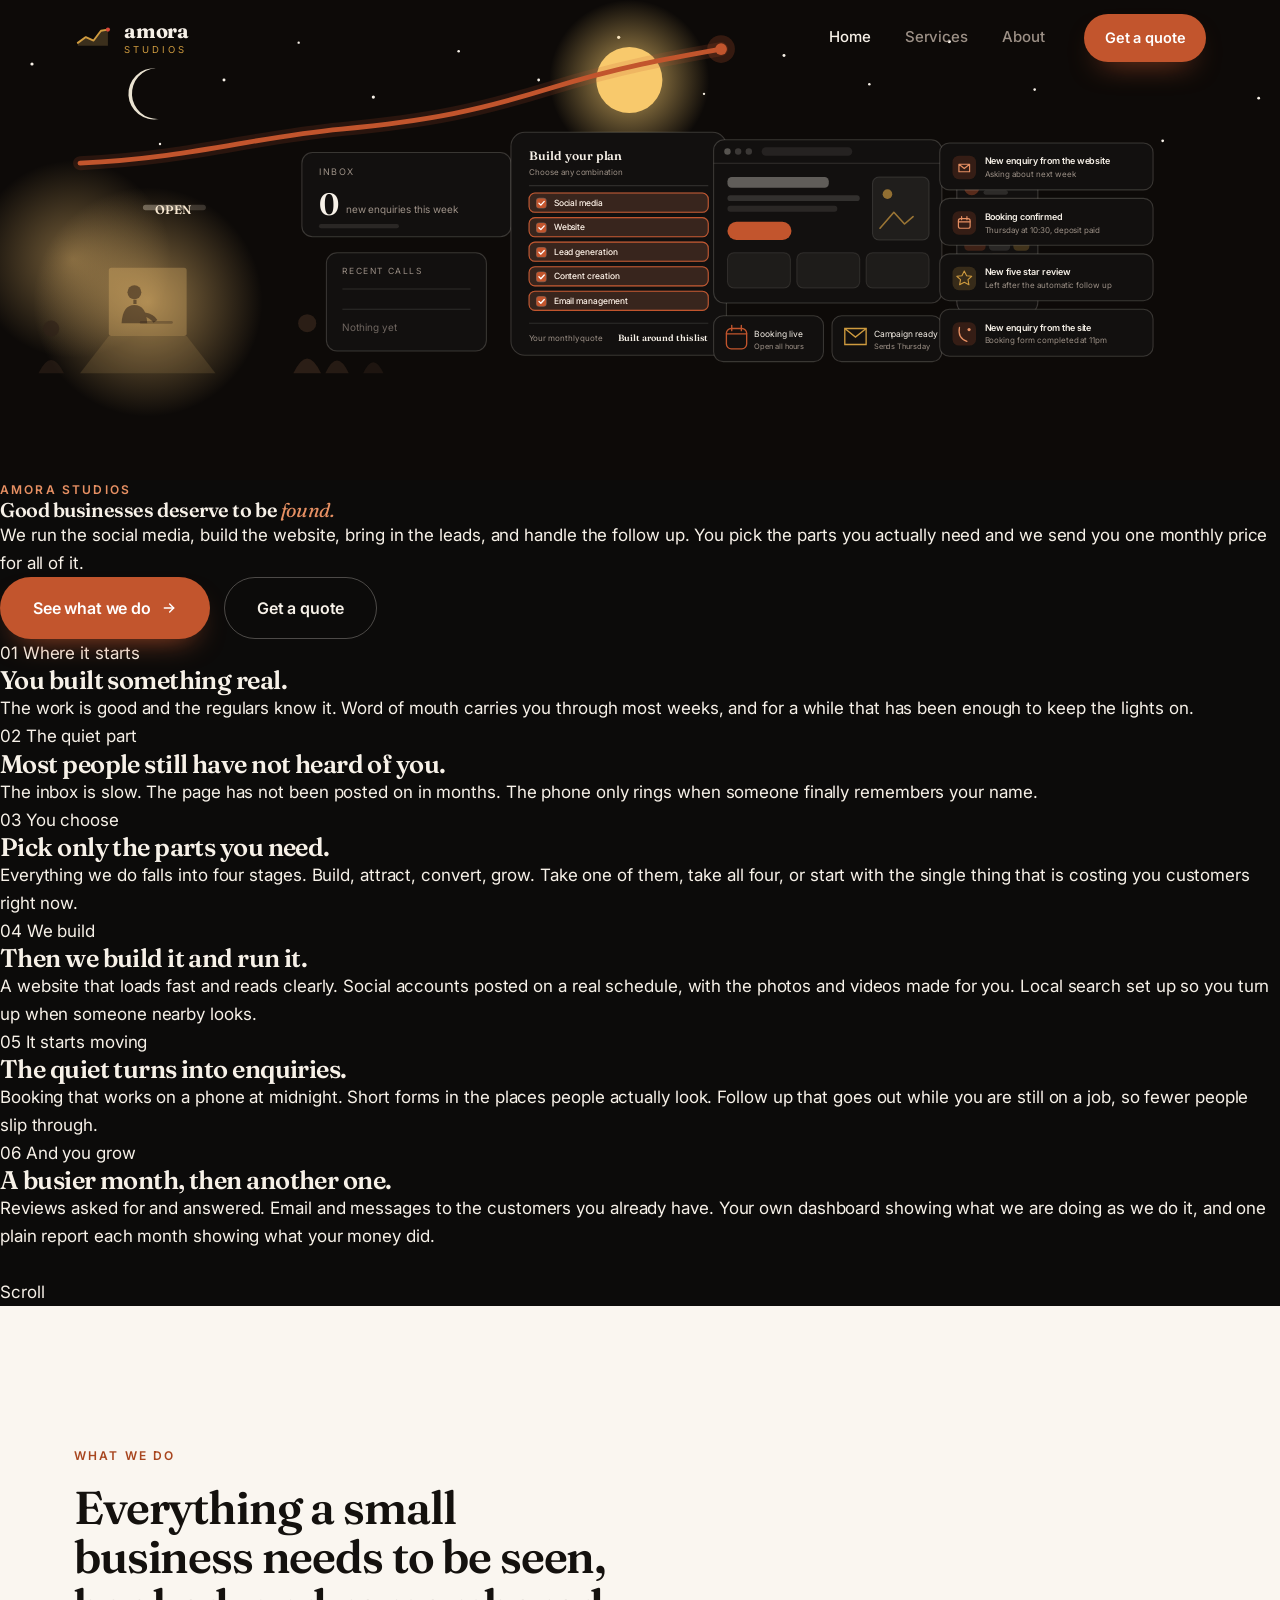
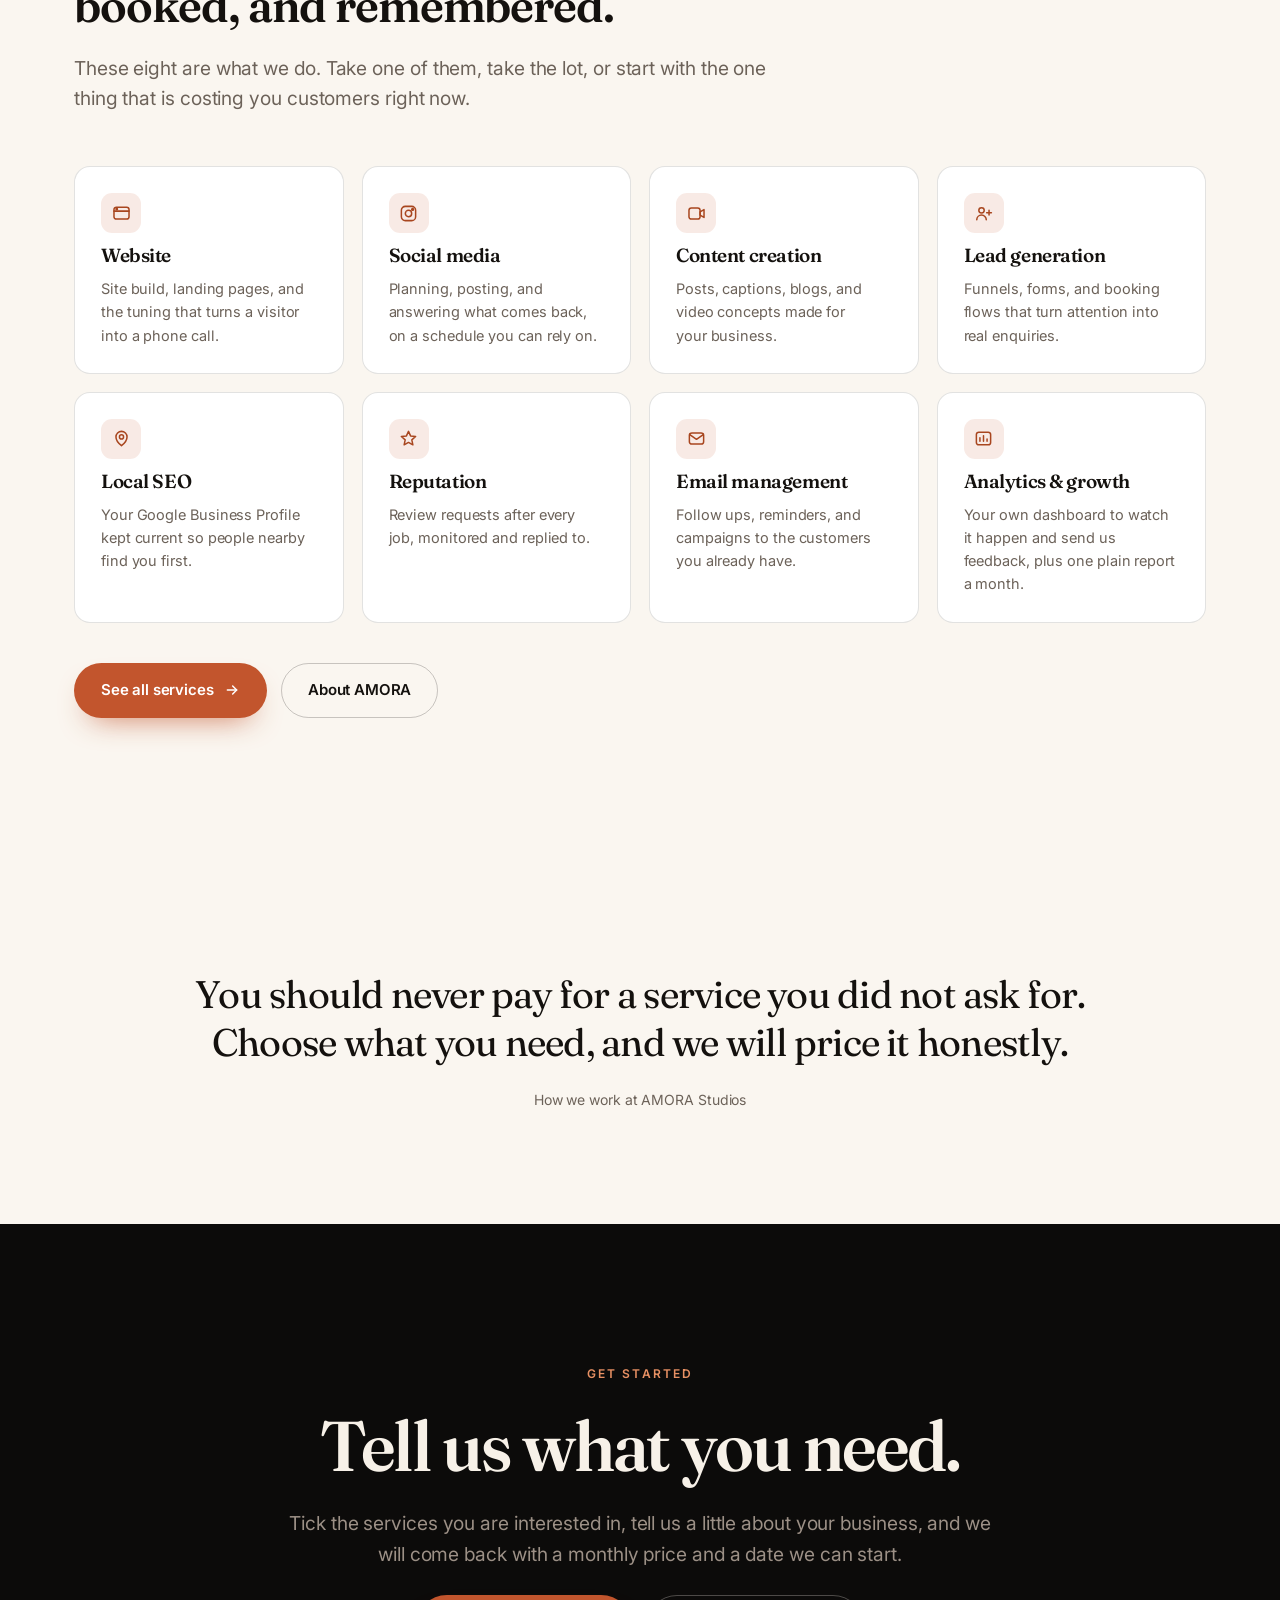
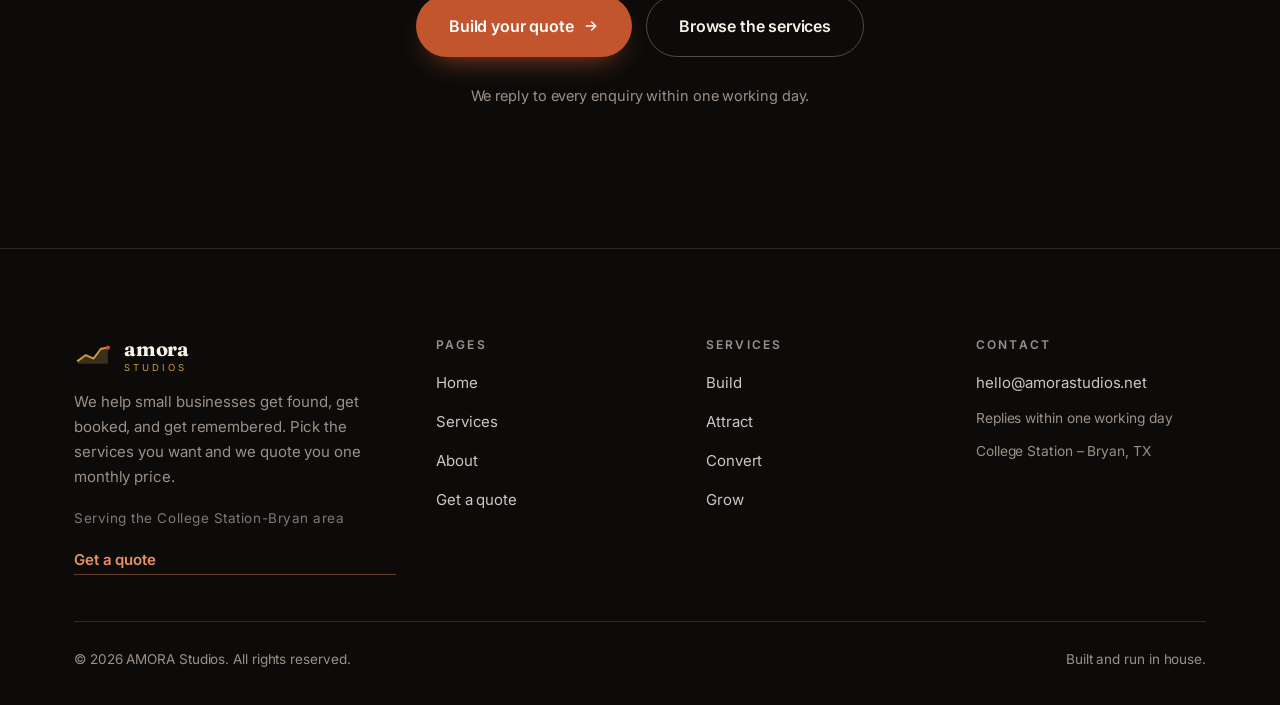
==== commit a1bf1c2e: "Rename Email & SMS to Email management We cannot send SMS, so the site should not offer it. The serv" ====
--- a/index.html
+++ b/index.html
@@ -114,157 +114,393 @@
 
     <main>
       <!-- ======================================================================
-           THE STORY · Daybreak
-           One pinned frame. The whole story is a single night, 23:12 to 09:00.
-           The sky grades from espresso to cream as you scroll, a fine-line
-           drawing of the shop sketches itself in, becomes the plan, earns its
-           colour, and fills with life. Every stroke is scrubbed by the scroll.
+           THE STORY
+           One pinned stage. One world. The camera moves through it as you
+           scroll and the copy rides alongside. There are no section breaks
+           anywhere in here on purpose.
       ======================================================================= -->
-      <section class="db-stage theme-dark" data-db-stage data-nav-theme="dark" aria-label="How AMORA Studios takes a small business from unseen to open, told as one night">
-        <div class="db-pin" data-db-pin>
-
-          <div class="db-stars" aria-hidden="true">
-            <i style="left:8%;top:14%"></i><i style="left:19%;top:32%;animation-delay:1s"></i><i style="left:29%;top:8%;animation-delay:2.2s"></i>
-            <i style="left:41%;top:26%"></i><i style="left:52%;top:12%;animation-delay:1.5s"></i><i style="left:63%;top:30%;animation-delay:0.7s"></i>
-            <i style="left:72%;top:9%;animation-delay:2.6s"></i><i style="left:83%;top:24%"></i><i style="left:91%;top:15%;animation-delay:1.9s"></i>
-            <i style="left:12%;top:48%;animation-delay:3s"></i><i style="left:57%;top:44%;animation-delay:1.1s"></i><i style="left:87%;top:41%;animation-delay:0.4s"></i>
-          </div>
-          <div class="db-sun" aria-hidden="true"></div>
-
-          <div class="db-clock" data-db-clock aria-label="Time of night in the story">
-            <span class="db-clock__dot"></span>
-            <time data-db-time>23:12</time>
-            <small data-db-daylabel>tonight</small>
-          </div>
-
-          <!-- the drawing: sketched, dimmed, blueprinted, coloured and visited, all by scroll -->
-          <div class="db-street" aria-hidden="true">
-            <svg viewBox="0 0 1440 420" preserveAspectRatio="xMidYMax meet">
+      <section class="stage" data-stage aria-label="How AMORA Studios grows a small business">
+        <div class="stage__pin">
+          <div class="stage__scene">
+            <svg
+              class="world"
+              data-world
+              viewBox="0 0 2400 900"
+              preserveAspectRatio="xMidYMid slice"
+              role="img"
+              aria-label="A small shop at night that fills with customers by daylight as its social media, website, leads and bookings are built"
+            >
               <defs>
-                <radialGradient id="db-winglow" cx="0.5" cy="0.5" r="0.5">
-                  <stop offset="0" stop-color="#ffb45c" stop-opacity="0.4" /><stop offset="1" stop-color="#ffb45c" stop-opacity="0" />
+                <linearGradient id="sky" x1="0" y1="0" x2="0" y2="1">
+                  <stop offset="0%" stop-color="#fdeed9" />
+                  <stop offset="55%" stop-color="#f9dcb4" />
+                  <stop offset="100%" stop-color="#f3cb9d" />
+                </linearGradient>
+                <radialGradient id="warm" cx="50%" cy="50%" r="50%">
+                  <stop offset="0%" stop-color="#f7c675" stop-opacity="0.9" />
+                  <stop offset="100%" stop-color="#f7c675" stop-opacity="0" />
                 </radialGradient>
-                <radialGradient id="db-lampglow" cx="0.5" cy="0.5" r="0.5">
-                  <stop offset="0" stop-color="#ffd9a0" stop-opacity="0.35" /><stop offset="1" stop-color="#ffd9a0" stop-opacity="0" />
+                <radialGradient id="sunGlow" cx="50%" cy="50%" r="50%">
+                  <stop offset="0%" stop-color="#f9cd72" stop-opacity="0.75" />
+                  <stop offset="100%" stop-color="#f9cd72" stop-opacity="0" />
                 </radialGradient>
               </defs>
 
-              <!-- distant rooftops -->
-              <path class="ln ln--soft draw" d="M40 396 L40 330 L120 330 L120 302 L186 302 L186 344 L260 344 L260 316 L330 316 L330 396" />
-              <path class="ln ln--soft draw" d="M352 396 L352 336 L420 336 L420 360 L470 360 L470 396" />
-
-              <!-- the street itself -->
-              <path class="ln draw" d="M0 396 L1440 396" />
-              <path class="ln ln--soft draw" d="M60 410 L200 410 M290 410 L520 410 M640 410 L900 410 M1010 410 L1290 410" />
-
-              <!-- streetlamp -->
-              <ellipse class="db-lampglow" cx="560" cy="240" rx="130" ry="140" />
-              <path class="ln draw" d="M560 396 L560 190 Q560 168 584 168 L596 168" />
-              <path class="ln draw" d="M596 158 L596 178" />
-              <circle class="db-lampon" cx="601" cy="168" r="7" />
-              <circle class="ln draw" cx="601" cy="168" r="11" />
-
-              <!-- the corner shop -->
-              <g class="db-shop" data-db-shop>
-                <ellipse class="db-winwarm" cx="985" cy="300" rx="190" ry="120" />
-                <path class="db-fill db-fill--facade" data-db-fill="facade" d="M830 396 L830 128 L1190 128 L1190 396 Z" />
-                <path class="ln draw" d="M830 396 L830 128 L1190 128 L1190 396" />
-                <path class="ln draw" d="M818 128 L1202 128" />
-                <path class="ln draw" d="M824 112 L1196 112 L1202 128 L818 128 Z" />
-                <rect class="db-fill db-fill--sign" data-db-fill="sign" x="856" y="150" width="308" height="46" rx="6" />
-                <rect class="ln draw" x="856" y="150" width="308" height="46" rx="6" />
-                <text data-db-signtext x="1010" y="181" font-size="21" text-anchor="middle" font-family="Fraunces, Georgia, serif" letter-spacing="5.5">THE CORNER SHOP</text>
-                <path class="db-fill db-fill--awn" data-db-fill="awn" d="M842 216 L1178 216 L1178 244 Q1157 262 1136 244 Q1115 262 1094 244 Q1073 262 1052 244 Q1031 262 1010 244 Q989 262 968 244 Q947 262 926 244 Q905 262 884 244 Q863 262 842 244 Z" />
-                <path class="ln draw" d="M842 216 L1178 216 L1178 244 Q1157 262 1136 244 Q1115 262 1094 244 Q1073 262 1052 244 Q1031 262 1010 244 Q989 262 968 244 Q947 262 926 244 Q905 262 884 244 Q863 262 842 244 Z" />
-                <rect class="ln draw" x="856" y="272" width="176" height="124" rx="4" />
-                <path class="ln ln--soft draw" d="M944 272 L944 396" />
-                <path class="ln ln--soft draw" d="M856 334 L1032 334" />
-                <circle class="ln ln--soft draw" cx="900" cy="352" r="9" />
-                <path class="ln ln--soft draw" d="M884 396 L884 378 Q884 366 900 366 Q916 366 916 378 L916 396" />
-                <path class="db-fill db-fill--door" data-db-fill="door" d="M1064 272 L1164 272 L1164 396 L1064 396 Z" />
-                <rect class="ln draw" x="1064" y="272" width="100" height="124" rx="4" />
-                <circle class="ln draw" cx="1076" cy="340" r="3.5" />
-                <path class="ln ln--soft draw" d="M1114 272 L1114 286" />
-                <rect class="ln draw" x="1090" y="286" width="48" height="24" rx="5" />
-                <text data-db-opentext x="1114" y="303" font-size="12" font-weight="600" text-anchor="middle" font-family="Instrument Sans, Helvetica, sans-serif" letter-spacing="2">OPEN</text>
-                <path class="ln ln--soft draw" d="M1204 396 L1200 366 L1232 366 L1228 396 Z" />
-                <path class="ln ln--soft draw" d="M1216 366 Q1204 340 1220 322 M1216 366 Q1230 344 1246 338 M1216 366 Q1198 350 1194 334" />
+              <!-- ============ THE WORLD, PAINTED IN DAYLIGHT ============ -->
+              <g id="scenery">
+                <rect x="-600" y="-300" width="3600" height="1500" fill="url(#sky)" />
+
+                <!-- rooftops in the distance -->
+                <g fill="#e0c39c" opacity="0.85">
+                  <path d="M-600 700 V612 h150 v-46 h120 v46 h96 v-70 h140 v70 h130 v-38 h170 v38 h110 v-58 h150 v58 h130 v-30 h180 v30 h140 v-64 h150 v64 h120 v-40 h170 v40 h150 v-52 h160 v52 h190 v-34 h200 v34 h240 V700 Z" />
+                </g>
+                <g fill="#d9b892" opacity="0.55">
+                  <path d="M-600 700 V648 h210 v-30 h180 v30 h230 v-44 h190 v44 h260 v-26 h210 v26 h240 v-40 h200 v40 h260 v-22 h230 v22 h250 v-36 h210 v36 h260 v-20 h240 v20 h240 V700 Z" />
+                </g>
+
+                <!-- street -->
+                <rect x="-600" y="700" width="3600" height="500" fill="#e9d0b0" />
+                <path d="M-600 700 H3000" stroke="rgba(80,52,32,0.28)" stroke-width="3" />
+                <g stroke="rgba(80,52,32,0.12)" stroke-width="4" stroke-linecap="round">
+                  <path d="M-40 766 H120" /><path d="M200 766 H360" /><path d="M440 766 H600" />
+                  <path d="M680 766 H840" /><path d="M920 766 H1080" /><path d="M1160 766 H1320" />
+                  <path d="M1400 766 H1560" /><path d="M1640 766 H1800" /><path d="M1880 766 H2040" />
+                </g>
+
+                <!-- the shop -->
+                <g id="shop">
+                  <rect x="180" y="468" width="290" height="232" rx="6" fill="#fbf3e6" stroke="rgba(80,52,32,0.34)" stroke-width="2" />
+                  <!-- Awning. A scalloped edge and panels that follow the slope,
+                       rather than a flat trapezoid with stripes painted over it. -->
+                  <clipPath id="awning-shape">
+                    <path d="M180 424 H470 L484 462 q-22.7 13 -45.4 0 q-22.7 13 -45.4 0 q-22.7 13 -45.4 0 q-22.7 13 -45.4 0 q-22.7 13 -45.4 0 q-22.7 13 -45.4 0 q-22.7 13 -45.4 0 L166 462 Z" />
+                  </clipPath>
+                  <g clip-path="url(#awning-shape)">
+                    <rect x="160" y="416" width="332" height="72" fill="#c2552d" />
+                    <path d="M180.0 418 H221.4 L211.4 482 H166.0 Z" fill="#e5a074" />
+                    <path d="M262.9 418 H304.3 L302.3 482 H256.9 Z" fill="#e5a074" />
+                    <path d="M345.7 418 H387.1 L393.1 482 H347.7 Z" fill="#e5a074" />
+                    <path d="M428.6 418 H470.0 L484.0 482 H438.6 Z" fill="#e5a074" />
+                    <!-- the fold where the canvas leaves the wall -->
+                    <rect x="160" y="416" width="332" height="9" fill="rgba(60,28,14,0.28)" />
+                  </g>
+                  <rect x="246" y="368" width="158" height="44" rx="9" fill="#2a1d16" />
+
+                  <rect x="204" y="502" width="146" height="128" rx="5" fill="#fdf7ee" stroke="rgba(80,52,32,0.3)" stroke-width="2" />
+                  <path d="M277 502 V630 M204 566 H350" stroke="rgba(80,52,32,0.16)" stroke-width="2" />
+
+                  <rect x="372" y="528" width="80" height="172" rx="5" fill="#f4e6d2" stroke="rgba(80,52,32,0.3)" stroke-width="2" />
+                  <rect x="386" y="548" width="52" height="28" rx="6" fill="#fdf7ee" stroke="rgba(80,52,32,0.22)" stroke-width="2" />
+                  <circle cx="388" cy="622" r="5" fill="rgba(80,52,32,0.5)" />
+
+                  <!-- Planter. A tapered pot with a rim, and leaves drawn as
+                       shapes rather than three strokes fanned out. -->
+                  <path d="M498 660 H542 L536 700 H504 Z" fill="#d9b892" stroke="rgba(80,52,32,0.24)" stroke-width="2" stroke-linejoin="round" />
+                  <rect x="494" y="652" width="52" height="11" rx="3" fill="#cfa87f" stroke="rgba(80,52,32,0.24)" stroke-width="2" />
+                  <g fill="#5c7a5c">
+                    <path d="M520 652 q-3 -20 2 -34 q6 14 2 34 Z" />
+                    <path d="M517 652 q-14 -9 -19 -25 q16 5 23 25 Z" />
+                    <path d="M525 652 q13 -11 17 -27 q-15 7 -21 27 Z" />
+                  </g>
+                </g>
+
+                <!-- street lamp -->
+                <g id="lamp">
+                  <path d="M112 700 V498" stroke="#907855" stroke-width="7" stroke-linecap="round" />
+                  <path d="M112 498 q0 -22 22 -22" fill="none" stroke="#907855" stroke-width="7" stroke-linecap="round" />
+                  <circle cx="136" cy="478" r="11" fill="#f6dca6" />
+                </g>
               </g>
 
-              <!-- 03 · the plan, written onto the drawing -->
-              <g class="db-callouts" data-db-callouts>
-                <g class="db-callout">
-                  <circle cx="1164" cy="173" r="4" />
-                  <path class="db-lead" pathLength="1" d="M1168 173 L1258 173" />
-                  <text x="1266" y="178">Social</text>
-                </g>
-                <g class="db-callout">
-                  <circle cx="1032" cy="320" r="4" />
-                  <path class="db-lead" pathLength="1" d="M1036 320 L1258 320" />
-                  <text x="1266" y="325">Website</text>
-                </g>
-                <g class="db-callout">
-                  <circle cx="1164" cy="356" r="4" />
-                  <path class="db-lead" pathLength="1" d="M1168 356 L1258 356" />
-                  <text x="1266" y="361">Leads</text>
-                </g>
-                <g class="db-callout">
-                  <circle cx="1178" cy="230" r="4" />
-                  <path class="db-lead" pathLength="1" d="M1182 230 L1258 230" />
-                  <text x="1266" y="235">Content</text>
-                </g>
-                <g class="db-callout">
-                  <circle cx="1114" cy="298" r="4" />
-                  <path class="db-lead" pathLength="1" d="M1114 298 Q1114 268 1258 268" />
-                  <text x="1266" y="273">Email</text>
-                </g>
+              <!-- ============ NIGHT, ONE SHEET OF DARK ON TOP ============ -->
+              <!-- A warm near-black, matching the ink the rest of the site is built from.
+                   Any blue or violet in here reads as a colour wash across the whole
+                   story rather than as darkness. -->
+              <rect class="sv-tint" x="-600" y="-300" width="3600" height="1500" fill="#0d0a08" />
+
+              <g class="sv-night">
+                <g fill="#f7f1e8">
+                  <circle class="twinkle" cx="60" cy="120" r="3" /><circle class="twinkle" cx="190" cy="66" r="2.2" />
+                  <circle class="twinkle" cx="420" cy="150" r="2.8" /><circle class="twinkle" cx="560" cy="80" r="2.2" />
+                  <circle class="twinkle" cx="700" cy="182" r="3" /><circle class="twinkle" cx="860" cy="96" r="2.4" />
+                  <circle class="twinkle" cx="1010" cy="150" r="2.6" /><circle class="twinkle" cx="1160" cy="70" r="3" />
+                  <circle class="twinkle" cx="1320" cy="176" r="2.2" /><circle class="twinkle" cx="1470" cy="104" r="2.8" />
+                  <circle class="twinkle" cx="1630" cy="158" r="2.4" /><circle class="twinkle" cx="1780" cy="78" r="3" />
+                  <circle class="twinkle" cx="1940" cy="168" r="2.4" /><circle class="twinkle" cx="2090" cy="110" r="2.8" />
+                  <circle class="twinkle" cx="2250" cy="72" r="2.4" /><circle class="twinkle" cx="2360" cy="184" r="2.6" />
+                  <circle class="twinkle" cx="300" cy="270" r="2.2" /><circle class="twinkle" cx="980" cy="284" r="2.4" />
+                  <circle class="twinkle" cx="1700" cy="296" r="2.2" /><circle class="twinkle" cx="2180" cy="264" r="2.6" />
+                </g>
+
+                <!-- moon -->
+                <path d="M292 128 a48 48 0 1 0 6 95 a38 38 0 1 1 -6 -95 Z" fill="#f6efdd" opacity="0.95" />
+
+                <!-- lamp light and the warm spill from inside the shop -->
+                <circle cx="136" cy="486" r="185" fill="url(#warm)" opacity="0.5" />
+                <circle cx="277" cy="566" r="215" fill="url(#warm)" opacity="0.62" />
+                <rect x="204" y="502" width="146" height="128" rx="5" fill="#f7c675" opacity="0.28" />
+                <path d="M204 630 L150 700 H404 L350 630 Z" fill="#f7c675" opacity="0.12" />
+
+                <!-- Someone still working late. Read at this size it only needs
+                     a head, a shoulder line and an arm resting on the counter,
+                     which is enough to be a person rather than an icon. -->
+                <g fill="#2a1d16" opacity="0.52">
+                  <circle cx="252" cy="548" r="13" />
+                  <path d="M250 562 h6 v8 h-6 Z" />
+                  <path d="M228 606 q2 -34 24 -34 q22 0 24 34 Z" />
+                  <path d="M272 586 q17 3 23 14 l-7 5 q-7 -9 -18 -12 Z" />
+                </g>
+                <rect x="262" y="602" width="62" height="5" rx="2.5" fill="#2a1d16" opacity="0.3" />
+
+                <!-- the sign, unlit -->
+                <rect x="268" y="384" width="76" height="10" rx="5" fill="rgba(246,230,207,0.34)" />
+                <rect x="352" y="384" width="34" height="10" rx="5" fill="rgba(246,230,207,0.18)" />
               </g>
 
-              <!-- 05 · enquiries arc into the door -->
-              <g class="db-arcs" data-db-arcs>
-                <path class="db-arcpath" data-db-arc d="M140 40 Q560 60 900 200 Q1060 262 1108 290" />
-                <circle class="db-arctip" data-db-tip r="4.5" />
-                <path class="db-arcpath" data-db-arc d="M1400 30 Q1300 160 1220 230 Q1160 272 1122 290" />
-                <circle class="db-arctip" data-db-tip r="4.5" />
-                <path class="db-arcpath" data-db-arc d="M60 250 Q480 300 840 330 Q1020 342 1096 306" />
-                <circle class="db-arctip" data-db-tip r="4.5" />
-                <circle class="db-arcpin" data-db-pinpop cx="1114" cy="284" r="7" />
-                <circle class="db-arcpin db-arcpin--ring" data-db-pinpop cx="1114" cy="284" r="12" />
+              <!-- ============ DAY ============ -->
+              <g class="sv-day">
+                <circle cx="1180" cy="150" r="150" fill="url(#sunGlow)" />
+                <circle cx="1180" cy="150" r="62" fill="#f8c96c" />
+
+                <text x="325" y="401" font-size="23" font-weight="600" fill="#f6e6cf" text-anchor="middle" font-family="Fraunces, Georgia, serif">OPEN</text>
+
+                <!-- customers -->
+                <g fill="#2f2118">
+                  <g opacity="0.9"><circle cx="576" cy="606" r="17" /><path d="M550 700 q26 -56 52 0 Z" /></g>
+                  <g opacity="0.75"><circle cx="632" cy="620" r="14" /><path d="M610 700 q22 -48 44 0 Z" /></g>
+                  <g opacity="0.6"><circle cx="96" cy="616" r="15" /><path d="M72 700 q24 -50 48 0 Z" /></g>
+                  <g opacity="0.5"><circle cx="700" cy="628" r="12" /><path d="M681 700 q19 -42 38 0 Z" /></g>
+                </g>
               </g>
 
-              <!-- 06 · the morning -->
-              <g class="db-birds">
-                <path class="ln ln--soft" d="M330 130 Q340 122 350 130 Q360 122 370 130" />
-                <path class="ln ln--soft" d="M420 96 Q428 90 436 96 Q444 90 452 96" />
-                <path class="ln ln--soft" d="M1280 110 Q1289 103 1298 110 Q1307 103 1316 110" />
+              <!-- ============ WHAT WE BUILD, FLOATING THROUGH THE WORLD ============ -->
+
+              <!-- the quiet -->
+              <g class="sv" style="--in: 0.24; --out: 0.42">
+                <g class="sv-rise" style="--in: 0.25">
+                  <rect x="566" y="286" width="392" height="158" rx="20" fill="#12100f" stroke="rgba(247,241,232,0.18)" stroke-width="2" />
+                  <text x="598" y="328" font-size="17" letter-spacing="3" fill="#9c9086">INBOX</text>
+                  <text x="598" y="404" font-size="58" font-weight="600" fill="#f7f1e8" font-family="Fraunces, Georgia, serif">0</text>
+                  <text x="648" y="400" font-size="19" fill="#9c9086">new enquiries this week</text>
+                  <rect x="598" y="420" width="150" height="8" rx="4" fill="rgba(247,241,232,0.1)" />
+                </g>
+
+                <g class="sv-rise" style="--in: 0.285">
+                  <rect x="612" y="474" width="300" height="184" rx="20" fill="#12100f" stroke="rgba(247,241,232,0.18)" stroke-width="2" />
+                  <text x="642" y="514" font-size="16" letter-spacing="3" fill="#9c9086">RECENT CALLS</text>
+                  <g stroke="rgba(247,241,232,0.12)" stroke-width="2">
+                    <path d="M642 542 H882" /><path d="M642 580 H882" />
+                  </g>
+                  <text x="642" y="620" font-size="19" fill="#6f6660">Nothing yet</text>
+                </g>
               </g>
-              <g class="db-customers" data-db-customers>
-                <circle class="ln" cx="1290" cy="322" r="9" />
-                <path class="ln" d="M1274 396 L1274 356 Q1274 340 1290 340 Q1306 340 1306 356 L1306 396" />
-                <circle class="ln ln--soft" cx="1336" cy="332" r="7.5" />
-                <path class="ln ln--soft" d="M1324 396 L1324 362 Q1324 348 1336 348 Q1348 348 1348 362 L1348 396" />
-                <circle class="ln ln--soft" cx="760" cy="330" r="8" />
-                <path class="ln ln--soft" d="M746 396 L746 360 Q746 346 760 346 Q774 346 774 360 L774 396" />
+
+              <!-- you choose -->
+              <g class="sv" style="--in: 0.39; --out: 0.58">
+                <rect x="958" y="248" width="404" height="418" rx="26" fill="#12100f" stroke="rgba(247,241,232,0.18)" stroke-width="2" />
+                <text x="992" y="300" font-size="23" font-weight="600" fill="#f7f1e8" font-family="Fraunces, Georgia, serif">Build your plan</text>
+                <text x="992" y="328" font-size="15" fill="#9c9086">Choose any combination</text>
+                <path d="M992 348 H1328" stroke="rgba(247,241,232,0.12)" stroke-width="2" />
+
+                <!-- unchosen rows sit underneath, the chosen ones fade in over them -->
+                <g fill="none">
+                  <g>
+                    <rect x="992" y="362" width="336" height="36" rx="11" fill="rgba(247,241,232,0.05)" stroke="rgba(247,241,232,0.14)" stroke-width="2" />
+                    <rect x="1006" y="372" width="18" height="18" rx="5" stroke="rgba(247,241,232,0.28)" stroke-width="2" />
+                    <text x="1038" y="386" font-size="16" fill="#9c9086">Social media</text>
+                  </g>
+                  <g>
+                    <rect x="992" y="408" width="336" height="36" rx="11" fill="rgba(247,241,232,0.05)" stroke="rgba(247,241,232,0.14)" stroke-width="2" />
+                    <rect x="1006" y="418" width="18" height="18" rx="5" stroke="rgba(247,241,232,0.28)" stroke-width="2" />
+                    <text x="1038" y="432" font-size="16" fill="#9c9086">Website</text>
+                  </g>
+                  <g>
+                    <rect x="992" y="454" width="336" height="36" rx="11" fill="rgba(247,241,232,0.05)" stroke="rgba(247,241,232,0.14)" stroke-width="2" />
+                    <rect x="1006" y="464" width="18" height="18" rx="5" stroke="rgba(247,241,232,0.28)" stroke-width="2" />
+                    <text x="1038" y="478" font-size="16" fill="#9c9086">Lead generation</text>
+                  </g>
+                  <g>
+                    <rect x="992" y="500" width="336" height="36" rx="11" fill="rgba(247,241,232,0.05)" stroke="rgba(247,241,232,0.14)" stroke-width="2" />
+                    <rect x="1006" y="510" width="18" height="18" rx="5" stroke="rgba(247,241,232,0.28)" stroke-width="2" />
+                    <text x="1038" y="524" font-size="16" fill="#9c9086">Content creation</text>
+                  </g>
+                  <g>
+                    <rect x="992" y="546" width="336" height="36" rx="11" fill="rgba(247,241,232,0.05)" stroke="rgba(247,241,232,0.14)" stroke-width="2" />
+                    <rect x="1006" y="556" width="18" height="18" rx="5" stroke="rgba(247,241,232,0.28)" stroke-width="2" />
+                    <text x="1038" y="570" font-size="16" fill="#9c9086">Email management</text>
+                  </g>
+                </g>
+
+                <g class="sv-on" style="--in: 0.425">
+                  <rect x="992" y="362" width="336" height="36" rx="11" fill="rgba(194,85,45,0.16)" stroke="#c2552d" stroke-width="2" />
+                  <rect x="1006" y="372" width="18" height="18" rx="5" fill="#c2552d" />
+                  <path d="M1010.5 381 l3.6 3.6 6.4 -7" stroke="#fff" stroke-width="2.4" fill="none" stroke-linecap="round" stroke-linejoin="round" />
+                  <text x="1038" y="386" font-size="16" fill="#f7f1e8">Social media</text>
+                </g>
+                <g class="sv-on" style="--in: 0.447">
+                  <rect x="992" y="408" width="336" height="36" rx="11" fill="rgba(194,85,45,0.16)" stroke="#c2552d" stroke-width="2" />
+                  <rect x="1006" y="418" width="18" height="18" rx="5" fill="#c2552d" />
+                  <path d="M1010.5 427 l3.6 3.6 6.4 -7" stroke="#fff" stroke-width="2.4" fill="none" stroke-linecap="round" stroke-linejoin="round" />
+                  <text x="1038" y="432" font-size="16" fill="#f7f1e8">Website</text>
+                </g>
+                <g class="sv-on" style="--in: 0.469">
+                  <rect x="992" y="454" width="336" height="36" rx="11" fill="rgba(194,85,45,0.16)" stroke="#c2552d" stroke-width="2" />
+                  <rect x="1006" y="464" width="18" height="18" rx="5" fill="#c2552d" />
+                  <path d="M1010.5 473 l3.6 3.6 6.4 -7" stroke="#fff" stroke-width="2.4" fill="none" stroke-linecap="round" stroke-linejoin="round" />
+                  <text x="1038" y="478" font-size="16" fill="#f7f1e8">Lead generation</text>
+                </g>
+                <g class="sv-on" style="--in: 0.491">
+                  <rect x="992" y="500" width="336" height="36" rx="11" fill="rgba(194,85,45,0.16)" stroke="#c2552d" stroke-width="2" />
+                  <rect x="1006" y="510" width="18" height="18" rx="5" fill="#c2552d" />
+                  <path d="M1010.5 519 l3.6 3.6 6.4 -7" stroke="#fff" stroke-width="2.4" fill="none" stroke-linecap="round" stroke-linejoin="round" />
+                  <text x="1038" y="524" font-size="16" fill="#f7f1e8">Content creation</text>
+                </g>
+                <g class="sv-on" style="--in: 0.513">
+                  <rect x="992" y="546" width="336" height="36" rx="11" fill="rgba(194,85,45,0.16)" stroke="#c2552d" stroke-width="2" />
+                  <rect x="1006" y="556" width="18" height="18" rx="5" fill="#c2552d" />
+                  <path d="M1010.5 565 l3.6 3.6 6.4 -7" stroke="#fff" stroke-width="2.4" fill="none" stroke-linecap="round" stroke-linejoin="round" />
+                  <text x="1038" y="570" font-size="16" fill="#f7f1e8">Email management</text>
+                </g>
+
+                <path d="M992 606 H1328" stroke="rgba(247,241,232,0.12)" stroke-width="2" />
+                <text x="992" y="640" font-size="15" fill="#9c9086">Your monthly quote</text>
+                <text x="1328" y="640" font-size="17" font-weight="600" fill="#f7f1e8" text-anchor="end" font-family="Fraunces, Georgia, serif">Built around this list</text>
+              </g>
+
+              <!-- we build -->
+              <g class="sv" style="--in: 0.55; --out: 0.72">
+                <g class="sv-rise" style="--in: 0.56">
+                  <rect x="1338" y="262" width="428" height="306" rx="20" fill="#12100f" stroke="rgba(247,241,232,0.18)" stroke-width="2" />
+                  <path d="M1338 306 H1766" stroke="rgba(247,241,232,0.14)" stroke-width="2" />
+                  <circle cx="1364" cy="284" r="6" fill="rgba(247,241,232,0.3)" />
+                  <circle cx="1384" cy="284" r="6" fill="rgba(247,241,232,0.18)" />
+                  <circle cx="1404" cy="284" r="6" fill="rgba(247,241,232,0.18)" />
+                  <rect x="1428" y="276" width="170" height="16" rx="8" fill="rgba(247,241,232,0.08)" />
+                  <rect x="1364" y="332" width="190" height="20" rx="8" fill="rgba(247,241,232,0.34)" />
+                  <rect x="1364" y="366" width="248" height="11" rx="5.5" fill="rgba(247,241,232,0.14)" />
+                  <rect x="1364" y="386" width="206" height="11" rx="5.5" fill="rgba(247,241,232,0.1)" />
+                  <rect x="1364" y="416" width="120" height="34" rx="17" fill="#c2552d" />
+                  <rect x="1636" y="332" width="106" height="118" rx="12" fill="rgba(247,241,232,0.06)" stroke="rgba(247,241,232,0.12)" stroke-width="2" />
+                  <circle cx="1664" cy="364" r="9" fill="rgba(207,155,63,0.65)" />
+                  <path d="M1650 428 l26 -30 20 22 16 -14" fill="none" stroke="rgba(207,155,63,0.7)" stroke-width="3" stroke-linecap="round" stroke-linejoin="round" />
+                  <rect x="1364" y="474" width="118" height="66" rx="12" fill="rgba(247,241,232,0.05)" stroke="rgba(247,241,232,0.1)" stroke-width="2" />
+                  <rect x="1494" y="474" width="118" height="66" rx="12" fill="rgba(247,241,232,0.05)" stroke="rgba(247,241,232,0.1)" stroke-width="2" />
+                  <rect x="1624" y="474" width="118" height="66" rx="12" fill="rgba(247,241,232,0.05)" stroke="rgba(247,241,232,0.1)" stroke-width="2" />
+                </g>
+
+                <g class="sv-rise" style="--in: 0.6">
+                  <rect x="1794" y="300" width="152" height="292" rx="26" fill="#12100f" stroke="rgba(247,241,232,0.2)" stroke-width="2" />
+                  <rect x="1846" y="316" width="48" height="7" rx="3.5" fill="rgba(247,241,232,0.2)" />
+                  <circle cx="1822" cy="352" r="14" fill="rgba(194,85,45,0.4)" />
+                  <rect x="1844" y="342" width="72" height="9" rx="4.5" fill="rgba(247,241,232,0.26)" />
+                  <rect x="1844" y="357" width="46" height="8" rx="4" fill="rgba(247,241,232,0.12)" />
+                  <g>
+                    <rect x="1808" y="384" width="40" height="40" rx="8" fill="rgba(207,155,63,0.4)" />
+                    <rect x="1854" y="384" width="40" height="40" rx="8" fill="rgba(194,85,45,0.4)" />
+                    <rect x="1900" y="384" width="30" height="40" rx="8" fill="rgba(247,241,232,0.1)" />
+                    <rect x="1808" y="430" width="40" height="40" rx="8" fill="rgba(194,85,45,0.25)" />
+                    <rect x="1854" y="430" width="40" height="40" rx="8" fill="rgba(247,241,232,0.1)" />
+                    <rect x="1900" y="430" width="30" height="40" rx="8" fill="rgba(207,155,63,0.25)" />
+                    <rect x="1808" y="476" width="40" height="40" rx="8" fill="rgba(247,241,232,0.08)" />
+                    <rect x="1854" y="476" width="40" height="40" rx="8" fill="rgba(194,85,45,0.18)" />
+                    <rect x="1900" y="476" width="30" height="40" rx="8" fill="rgba(247,241,232,0.06)" />
+                  </g>
+                  <text x="1870" y="552" font-size="15" fill="#9c9086" text-anchor="middle">Posts scheduled</text>
+                </g>
+
+                <g class="sv-rise" style="--in: 0.64">
+                  <rect x="1338" y="592" width="206" height="86" rx="18" fill="#12100f" stroke="rgba(247,241,232,0.18)" stroke-width="2" />
+                  <rect x="1362" y="616" width="38" height="38" rx="9" fill="none" stroke="#c2552d" stroke-width="2.5" />
+                  <path d="M1362 626 h38 M1372 610 v10 M1390 610 v10" stroke="#c2552d" stroke-width="2.5" stroke-linecap="round" />
+                  <text x="1414" y="632" font-size="16" fill="#f7f1e8">Booking live</text>
+                  <text x="1414" y="654" font-size="14" fill="#9c9086">Open all hours</text>
+
+                  <rect x="1560" y="592" width="206" height="86" rx="18" fill="#12100f" stroke="rgba(247,241,232,0.18)" stroke-width="2" />
+                  <path d="M1584 616 h40 v30 h-40 z" fill="none" stroke="#cf9b3f" stroke-width="2.5" />
+                  <path d="M1584 616 l20 16 20 -16" fill="none" stroke="#cf9b3f" stroke-width="2.5" />
+                  <text x="1638" y="632" font-size="16" fill="#f7f1e8">Campaign ready</text>
+                  <text x="1638" y="654" font-size="14" fill="#9c9086">Sends Thursday</text>
+                </g>
+              </g>
+
+              <!-- it starts moving -->
+              <g class="sv" style="--in: 0.7; --out: 0.87">
+                <g class="sv-rise" style="--in: 0.705">
+                  <rect x="1762" y="268" width="400" height="88" rx="18" fill="#12100f" stroke="rgba(247,241,232,0.18)" stroke-width="2" />
+                  <rect x="1786" y="292" width="44" height="44" rx="12" fill="rgba(194,85,45,0.2)" />
+                  <path d="M1798 308 h20 v14 h-20 z M1798 308 l10 8 10 -8" fill="none" stroke="#e79063" stroke-width="2.2" stroke-linejoin="round" />
+                  <text x="1846" y="308" font-size="17" font-weight="600" fill="#f7f1e8">New enquiry from the website</text>
+                  <text x="1846" y="332" font-size="15" fill="#9c9086">Asking about next week</text>
+                </g>
+                <g class="sv-rise" style="--in: 0.735">
+                  <rect x="1762" y="372" width="400" height="88" rx="18" fill="#12100f" stroke="rgba(247,241,232,0.18)" stroke-width="2" />
+                  <rect x="1786" y="396" width="44" height="44" rx="12" fill="rgba(194,85,45,0.2)" />
+                  <rect x="1797" y="410" width="22" height="18" rx="4" fill="none" stroke="#e79063" stroke-width="2.2" />
+                  <path d="M1797 416 h22 M1803 406 v6 M1813 406 v6" stroke="#e79063" stroke-width="2.2" stroke-linecap="round" />
+                  <text x="1846" y="412" font-size="17" font-weight="600" fill="#f7f1e8">Booking confirmed</text>
+                  <text x="1846" y="436" font-size="15" fill="#9c9086">Thursday at 10:30, deposit paid</text>
+                </g>
+                <g class="sv-rise" style="--in: 0.765">
+                  <rect x="1762" y="476" width="400" height="88" rx="18" fill="#12100f" stroke="rgba(247,241,232,0.18)" stroke-width="2" />
+                  <rect x="1786" y="500" width="44" height="44" rx="12" fill="rgba(207,155,63,0.2)" />
+                  <path d="M1808 508 l4.4 9 9.6 1 -7 6.4 1.8 9.6 -8.8 -4.8 -8.8 4.8 1.8 -9.6 -7 -6.4 9.6 -1 z" fill="none" stroke="#cf9b3f" stroke-width="2" stroke-linejoin="round" />
+                  <text x="1846" y="516" font-size="17" font-weight="600" fill="#f7f1e8">New five star review</text>
+                  <text x="1846" y="540" font-size="15" fill="#9c9086">Left after the automatic follow up</text>
+                </g>
+                <g class="sv-rise" style="--in: 0.795">
+                  <rect x="1762" y="580" width="400" height="88" rx="18" fill="#12100f" stroke="rgba(247,241,232,0.18)" stroke-width="2" />
+                  <rect x="1786" y="604" width="44" height="44" rx="12" fill="rgba(194,85,45,0.2)" />
+                  <path d="M1799 614 q-4 20 14 26" fill="none" stroke="#e79063" stroke-width="2.4" stroke-linecap="round" />
+                  <circle cx="1817" cy="618" r="3" fill="#e79063" />
+                  <text x="1846" y="620" font-size="17" font-weight="600" fill="#f7f1e8">New enquiry from the site</text>
+                  <text x="1846" y="644" font-size="15" fill="#9c9086">Booking form completed at 11pm</text>
+                </g>
+              </g>
+
+              <!-- and you grow -->
+              <g class="sv" style="--in: 0.85; --out: 1.6; --sp: 14">
+                <path
+                  d="M150 306 C 360 296, 470 258, 640 242 S 900 206, 1030 166 S 1250 110, 1352 92"
+                  fill="none"
+                  stroke="#c2552d"
+                  stroke-width="26"
+                  opacity="0.16"
+                  stroke-linecap="round"
+                  class="sv-draw"
+                  style="--in: 0.86"
+                />
+                <path
+                  class="sv-draw"
+                  style="--in: 0.86"
+                  d="M150 306 C 360 296, 470 258, 640 242 S 900 206, 1030 166 S 1250 110, 1352 92"
+                  fill="none"
+                  stroke="#c2552d"
+                  stroke-width="9"
+                  stroke-linecap="round"
+                />
+                <g class="sv-on" style="--in: 0.93; --sp: 40">
+                  <circle cx="1352" cy="92" r="26" fill="#c2552d" opacity="0.22" />
+                  <circle cx="1352" cy="92" r="11" fill="#c2552d" />
+                </g>
               </g>
             </svg>
           </div>
 
-          <div class="db-grow" aria-hidden="true">
-            <svg viewBox="0 0 1200 340" preserveAspectRatio="none">
-              <path class="db-grow__fill" data-db-growfill d="M0 300 C150 292 240 268 360 252 C480 236 560 244 680 210 C800 176 900 150 1020 108 C1090 84 1150 66 1200 52 L1200 340 L0 340 Z" />
-              <path class="db-grow__line" data-db-growline pathLength="1" d="M0 300 C150 292 240 268 360 252 C480 236 560 244 680 210 C800 176 900 150 1020 108 C1090 84 1150 66 1200 52" />
-            </svg>
-          </div>
-
-          <div class="db-copy">
-            <article class="db-beat" data-in="-0.05" data-span="0.17">
-              <p class="db-eyebrow">AMORA Studios</p>
-              <h1 class="db-headline">Good businesses<br />deserve to be <em class="db-found">found.</em></h1>
-              <p class="db-lede">
+          <div class="stage__scrim" aria-hidden="true"></div>
+
+          <div class="stage__copy">
+            <!-- The hero starts before the story does (a negative --in) so it is
+                 already at full opacity when the page first paints. -->
+            <article class="beat beat--hero" style="--in: -0.05; --span: 0.18">
+              <p class="eyebrow">AMORA Studios</p>
+              <h1 class="beat__title">
+                Good businesses deserve to be <span class="italic-note accent-text">found.</span>
+              </h1>
+              <p class="beat__body">
                 We run the social media, build the website, bring in the leads, and handle the follow up. You pick
                 the parts you actually need and we send you one monthly price for all of it.
               </p>
-              <div class="db-actions">
+              <div class="btn-row">
                 <a class="btn btn--primary btn--lg" href="services.html">
                   See what we do
                   <svg class="arrow" width="16" height="16" viewBox="0 0 24 24" fill="none" stroke="currentColor" stroke-width="2.2" stroke-linecap="round" stroke-linejoin="round" aria-hidden="true"><path d="M5 12h14" /><path d="m13 6 6 6-6 6" /></svg>
@@ -273,104 +509,73 @@
               </div>
             </article>
 
-            <article class="db-beat" data-in="0.13" data-span="0.13">
-              <span class="db-ghost" aria-hidden="true">01</span>
-              <p class="db-eyebrow"><span class="db-eyebrow__num">01</span>Where it starts</p>
-              <h2 class="db-headline">You built something <em>real.</em></h2>
-              <p class="db-lede">
+            <article class="beat" style="--in: 0.12; --span: 0.14">
+              <p class="beat__num">01 Where it starts</p>
+              <h2 class="beat__title">You built something real.</h2>
+              <p class="beat__body">
                 The work is good and the regulars know it. Word of mouth carries you through most weeks, and for a
                 while that has been enough to keep the lights on.
               </p>
-              <div><span class="db-neon">OPEN</span></div>
-            </article>
-
-            <article class="db-beat" data-in="0.27" data-span="0.13">
-              <span class="db-ghost" aria-hidden="true">02</span>
-              <p class="db-eyebrow"><span class="db-eyebrow__num">02</span>The quiet part</p>
-              <h2 class="db-headline">Most people still have not <em>heard</em> of you.</h2>
-              <p class="db-lede">
+            </article>
+
+            <article class="beat" style="--in: 0.26; --span: 0.14">
+              <p class="beat__num">02 The quiet part</p>
+              <h2 class="beat__title">Most people still have not heard of you.</h2>
+              <p class="beat__body">
                 The inbox is slow. The page has not been posted on in months. The phone only rings when someone
                 finally remembers your name.
               </p>
-              <div class="db-inboxline">
-                <span class="db-inboxline__zero">0</span>
-                <span class="db-inboxline__what">new enquiries this week</span>
-                <span class="db-caret"></span>
-              </div>
-            </article>
-
-            <article class="db-beat" data-in="0.41" data-span="0.14">
-              <span class="db-ghost" aria-hidden="true">03</span>
-              <p class="db-eyebrow"><span class="db-eyebrow__num">03</span>You choose</p>
-              <h2 class="db-headline">Pick only the parts you <em>need.</em></h2>
-              <p class="db-lede">
-                Build, attract, convert, grow. Take one stage, take all four, or start with the single thing that is
-                costing you customers right now.
+            </article>
+
+            <article class="beat" style="--in: 0.4; --span: 0.15">
+              <p class="beat__num">03 You choose</p>
+              <h2 class="beat__title">Pick only the parts you need.</h2>
+              <p class="beat__body">
+                Everything we do falls into four stages. Build, attract, convert, grow. Take one of them, take all
+                four, or start with the single thing that is costing you customers right now.
               </p>
-              <div class="db-receipt">
-                <h4>Build your plan</h4>
-                <div class="db-rrow" data-at="0.25"><span class="db-bx"></span>Social media</div>
-                <div class="db-rrow" data-at="0.38"><span class="db-bx"></span>Website</div>
-                <div class="db-rrow" data-at="0.51"><span class="db-bx"></span>Lead generation</div>
-                <div class="db-rrow" data-at="0.64"><span class="db-bx"></span>Content creation</div>
-                <div class="db-rrow" data-at="0.77"><span class="db-bx"></span>Email management</div>
-                <div class="db-rtotal" data-at="0.88"><b>Your monthly quote</b><span>built around this list</span></div>
-              </div>
-            </article>
-
-            <article class="db-beat" data-in="0.55" data-span="0.14">
-              <span class="db-ghost" aria-hidden="true">04</span>
-              <p class="db-eyebrow"><span class="db-eyebrow__num">04</span>We build</p>
-              <h2 class="db-headline">Then we build it and <em>run</em> it.</h2>
-              <p class="db-lede">
-                A website that loads fast and reads clearly. Social posted on a real schedule, with the photos and
-                videos made for you. Local search set up so you turn up when someone nearby looks.
+            </article>
+
+            <article class="beat" style="--in: 0.55; --span: 0.14">
+              <p class="beat__num">04 We build</p>
+              <h2 class="beat__title">Then we build it and run it.</h2>
+              <p class="beat__body">
+                A website that loads fast and reads clearly. Social accounts posted on a real schedule, with the
+                photos and videos made for you. Local search set up so you turn up when someone nearby looks.
               </p>
-              <div class="db-buildlist">
-                <div class="db-brow" data-at="0.25">Website<span class="db-brow__st">live</span></div>
-                <div class="db-brow" data-at="0.42">14 posts, made and scheduled<span class="db-brow__st">queued</span></div>
-                <div class="db-brow" data-at="0.59">Google Business Profile<span class="db-brow__st">updated</span></div>
-                <div class="db-brow" data-at="0.76">Booking, open all hours<span class="db-brow__st">on</span></div>
-              </div>
-            </article>
-
-            <article class="db-beat" data-in="0.69" data-span="0.14">
-              <span class="db-ghost" aria-hidden="true">05</span>
-              <p class="db-eyebrow"><span class="db-eyebrow__num">05</span>It starts moving</p>
-              <h2 class="db-headline">The quiet turns into <em>enquiries.</em></h2>
-              <div class="db-countline">
-                <span class="db-count" data-db-count>0</span>
-                <span class="db-countline__what">new enquiries this week</span>
-              </div>
-              <div class="db-pile">
-                <div class="db-toast" data-at="0.3"><span class="db-ico db-ico--enq"></span><div><b>New enquiry from the website</b><small>Asking about next week</small></div></div>
-                <div class="db-toast" data-at="0.5"><span class="db-ico db-ico--book"></span><div><b>Booking confirmed</b><small>Thursday at 10:30, deposit paid</small></div></div>
-                <div class="db-toast" data-at="0.7"><span class="db-ico db-ico--star">★</span><div><b>New five star review</b><small>Left after the automatic follow up</small></div></div>
-              </div>
-            </article>
-
-            <article class="db-beat" data-in="0.83" data-span="0.17">
-              <span class="db-ghost" aria-hidden="true">06</span>
-              <p class="db-eyebrow"><span class="db-eyebrow__num">06</span>And you grow</p>
-              <h2 class="db-headline">A busier month, then <em>another</em> one.</h2>
-              <p class="db-lede">
-                Reviews asked for and answered. Email to the customers you already have. Your own dashboard showing
-                what we are doing as we do it, and one plain report each month showing what your money did.
+            </article>
+
+            <article class="beat" style="--in: 0.69; --span: 0.14">
+              <p class="beat__num">05 It starts moving</p>
+              <h2 class="beat__title">The quiet turns into enquiries.</h2>
+              <p class="beat__body">
+                Booking that works on a phone at midnight. Short forms in the places people actually look. Follow
+                up that goes out while you are still on a job, so fewer people slip through.
               </p>
-              <div><span class="db-chip"><i></i>Your dashboard · live all month</span></div>
-            </article>
-          </div>
-
-          <nav class="db-rail" data-db-rail aria-label="Jump through the story">
-            <button type="button" data-to="0.15" aria-label="Where it starts"><i></i></button>
-            <button type="button" data-to="0.29" aria-label="The quiet part"><i></i></button>
-            <button type="button" data-to="0.43" aria-label="You choose"><i></i></button>
-            <button type="button" data-to="0.57" aria-label="We build"><i></i></button>
-            <button type="button" data-to="0.71" aria-label="It starts moving"><i></i></button>
-            <button type="button" data-to="0.87" aria-label="And you grow"><i></i></button>
+            </article>
+
+            <article class="beat" style="--in: 0.83; --span: 0.17">
+              <p class="beat__num">06 And you grow</p>
+              <h2 class="beat__title">A busier month, then another one.</h2>
+              <p class="beat__body">
+                Reviews asked for and answered. Email and messages to the customers you already have. Your own
+                dashboard showing what we are doing as we do it, and one plain report each month showing what your
+                money did.
+              </p>
+            </article>
+          </div>
+
+          <nav class="rail" data-rail aria-label="Jump through the story">
+            <button type="button" data-to="0.02" aria-label="Start"></button>
+            <button type="button" data-to="0.17" aria-label="Where it starts"></button>
+            <button type="button" data-to="0.31" aria-label="The quiet part"></button>
+            <button type="button" data-to="0.46" aria-label="You choose"></button>
+            <button type="button" data-to="0.6" aria-label="We build"></button>
+            <button type="button" data-to="0.75" aria-label="It starts moving"></button>
+            <button type="button" data-to="0.93" aria-label="And you grow"></button>
           </nav>
 
-          <div class="db-cue" aria-hidden="true">
+          <div class="stage__cue" aria-hidden="true">
             <span>Scroll</span>
             <span class="scroll-cue__track"></span>
           </div>
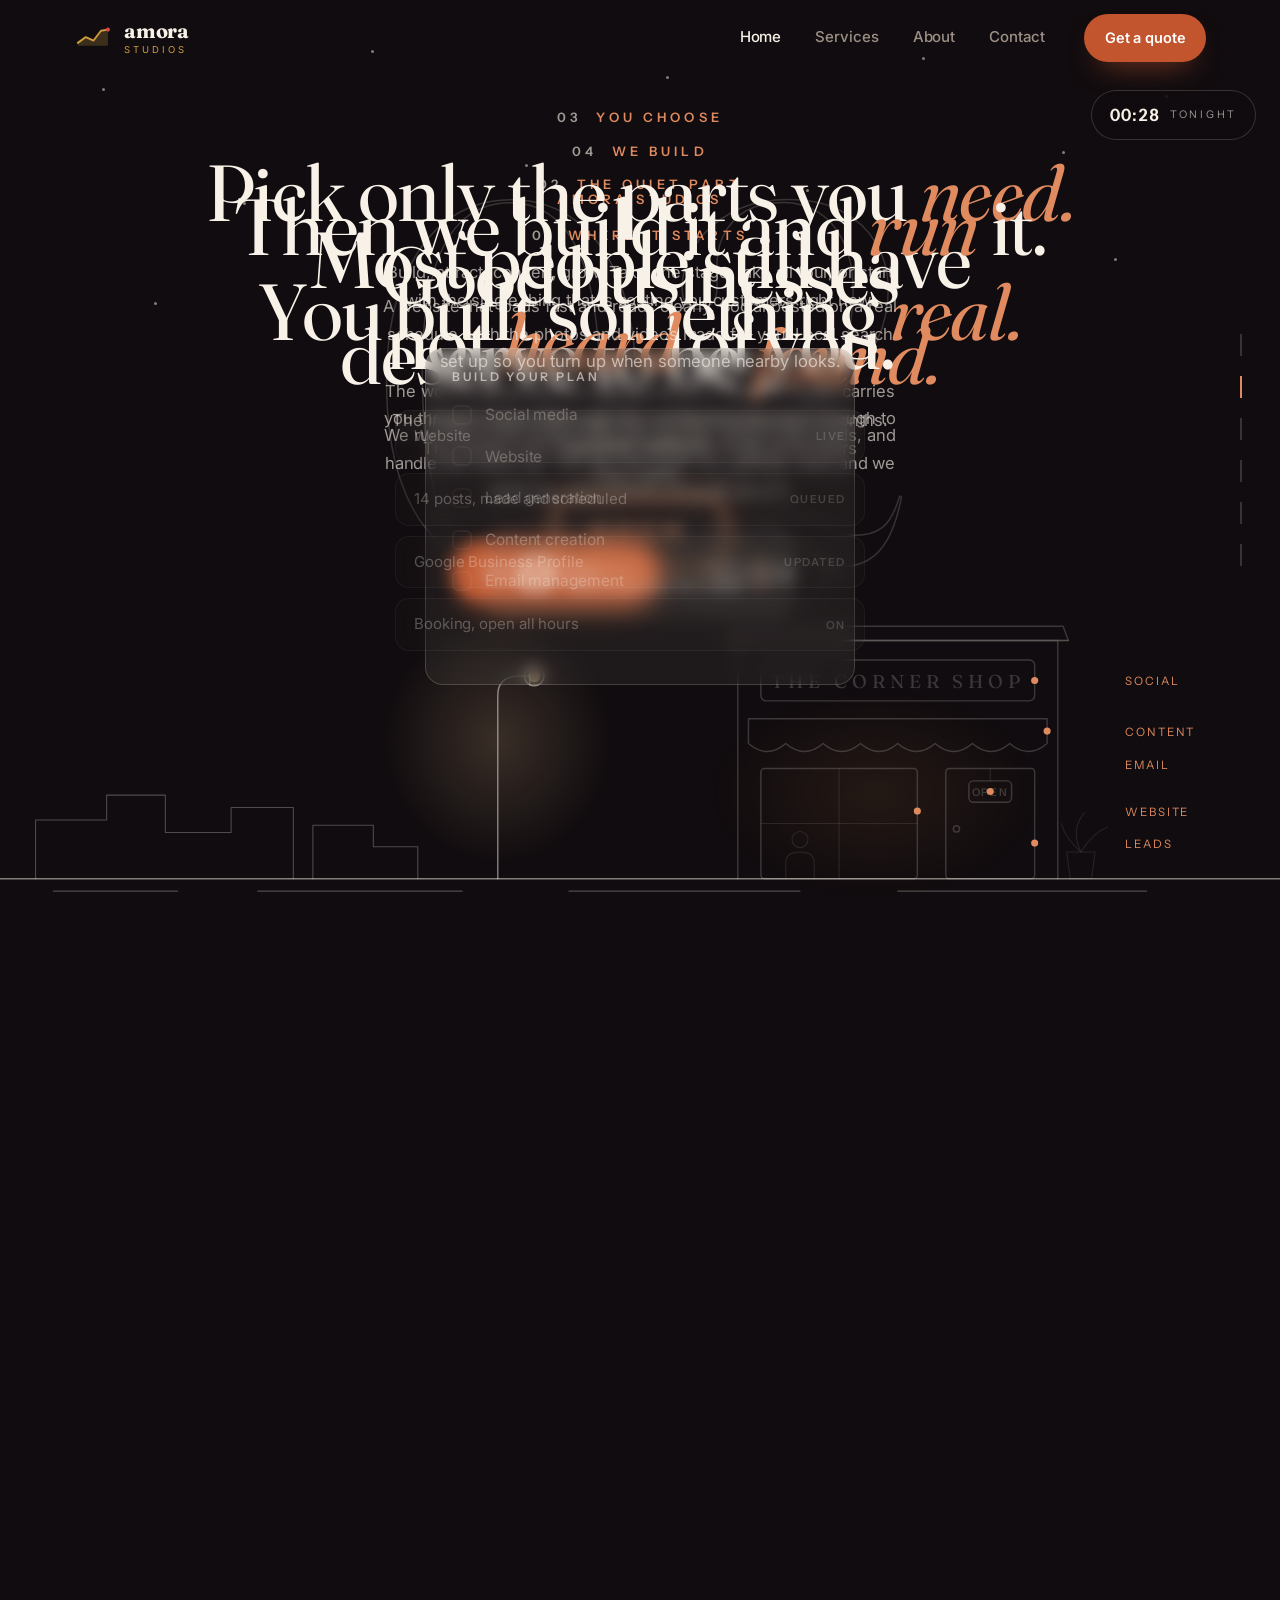
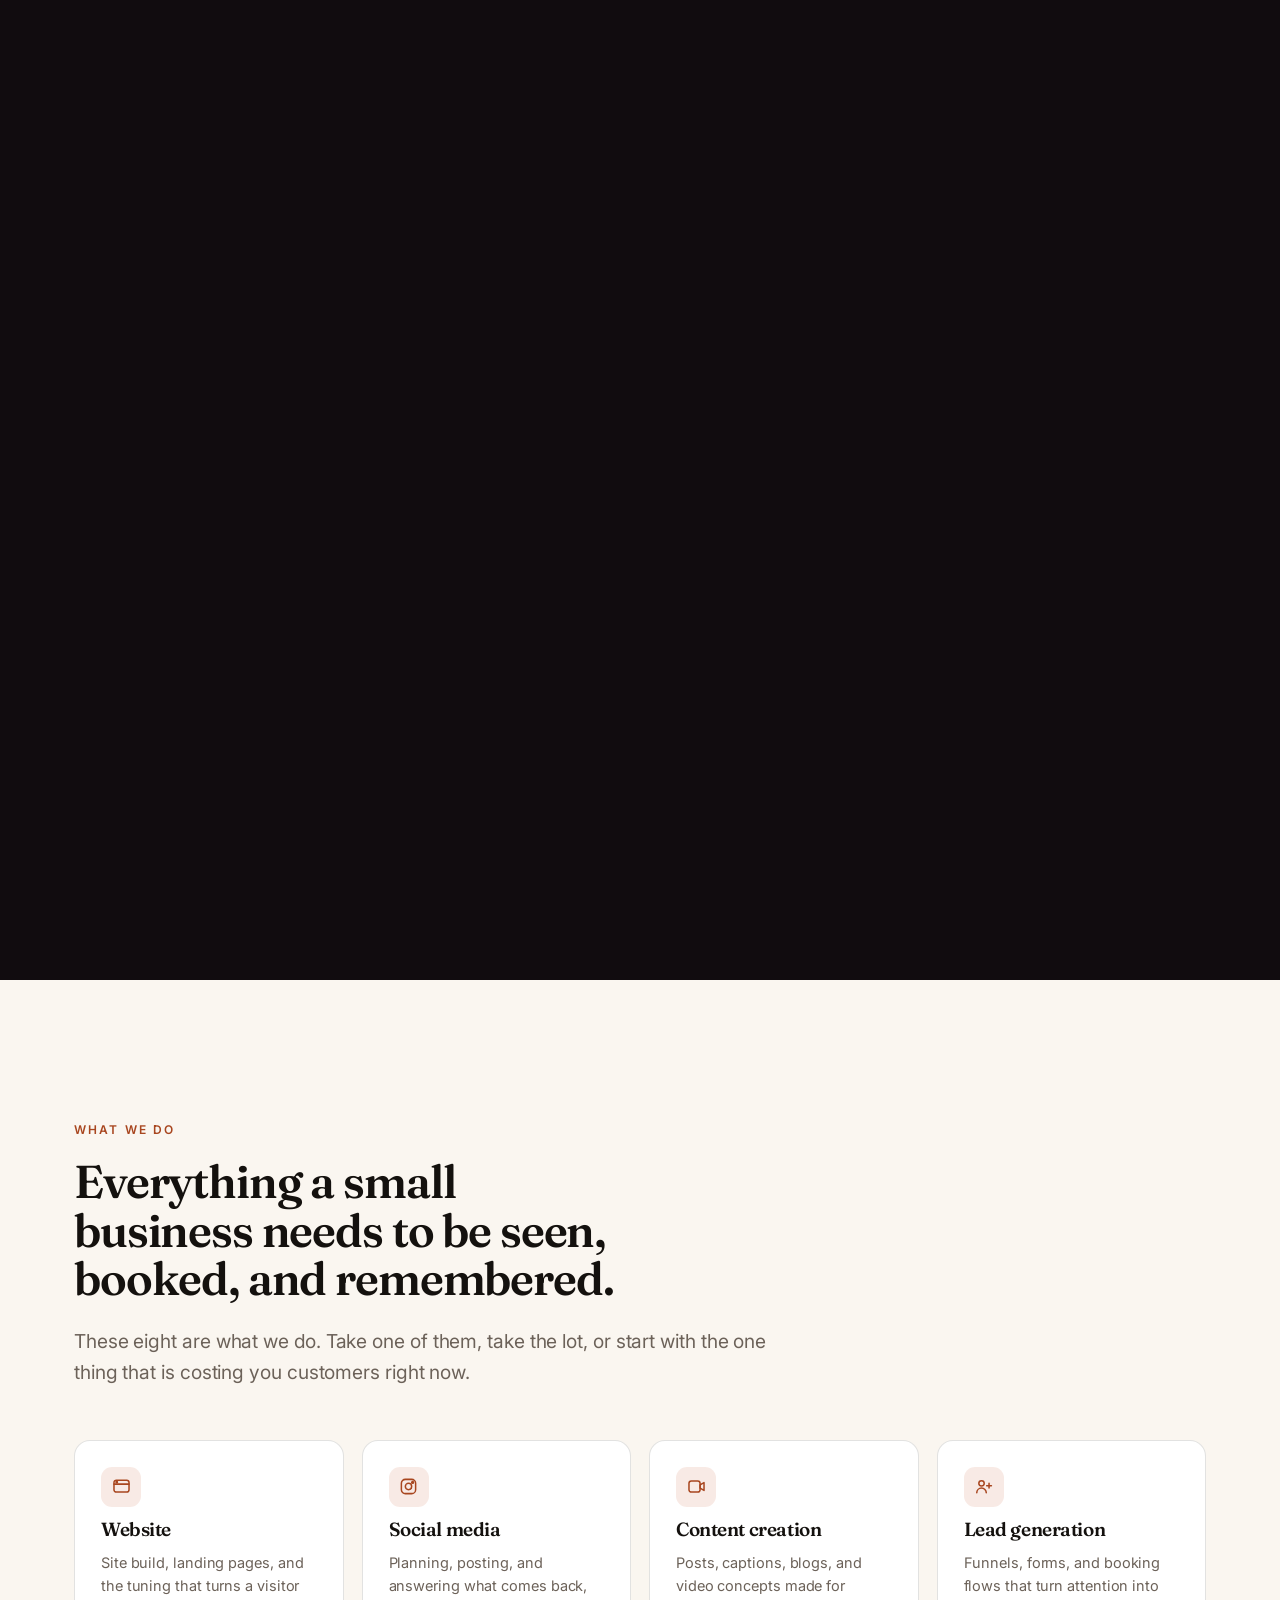
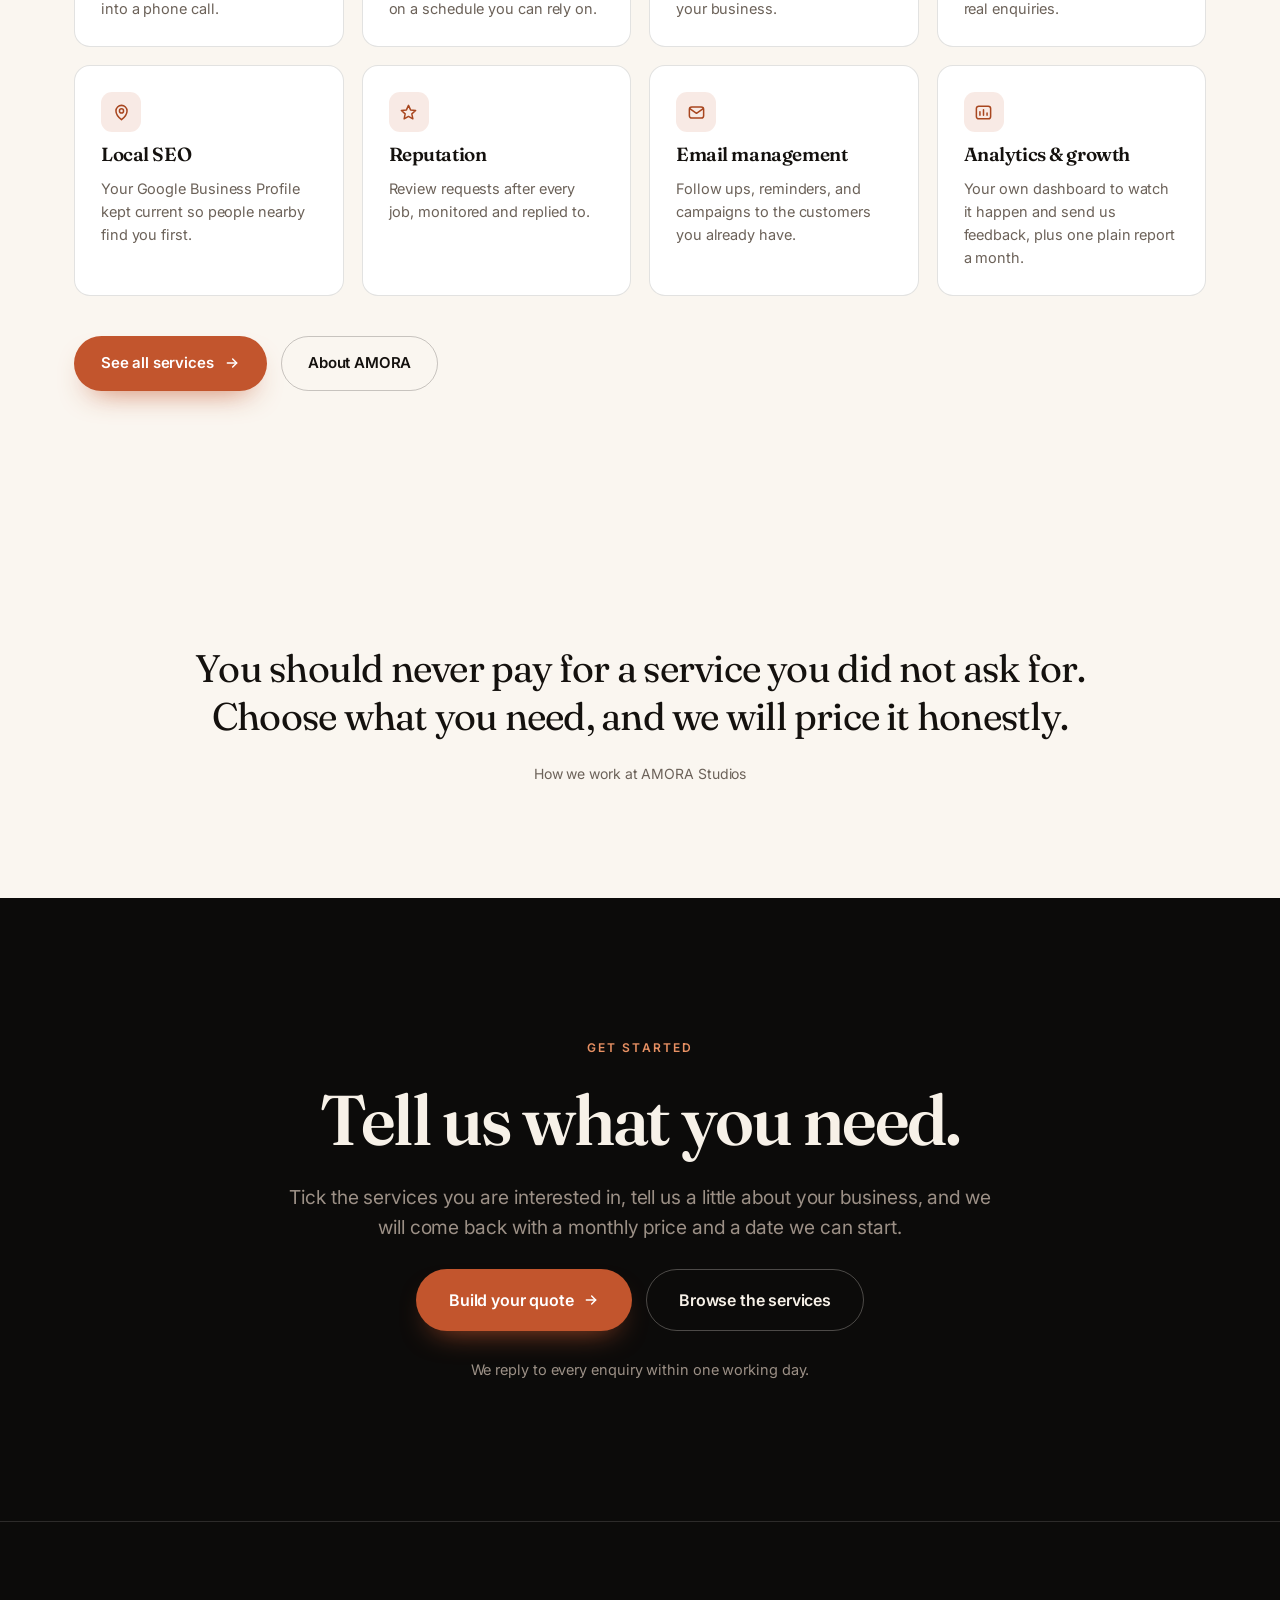
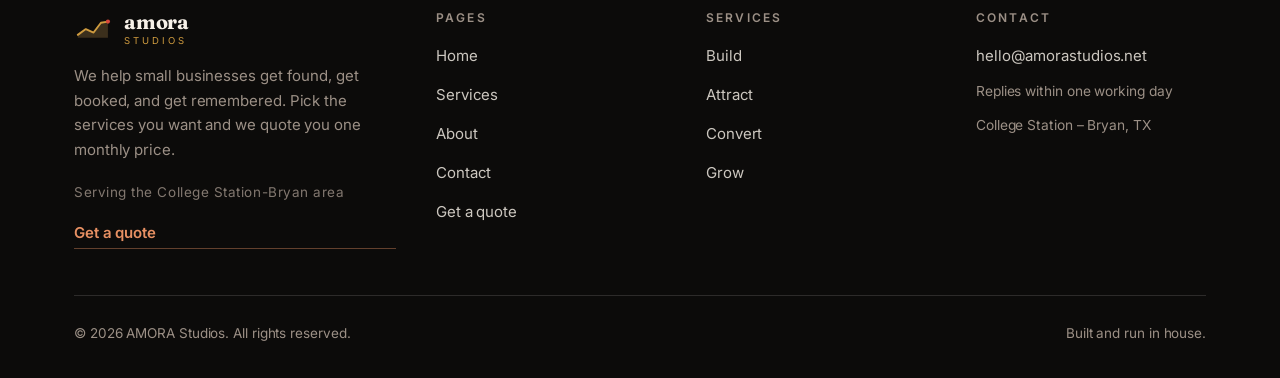
==== commit 56fbe3e4: "Give the contact page a real send path, and put it in the nav Four things.  The section heads on the" ====
--- a/index.html
+++ b/index.html
@@ -94,6 +94,7 @@
           <a class="nav__link is-active" href="index.html">Home</a>
           <a class="nav__link" href="services.html">Services</a>
           <a class="nav__link" href="about.html">About</a>
+          <a class="nav__link" href="contact.html">Contact</a>
         </nav>
 
         <div class="nav__actions">
@@ -109,398 +110,163 @@
       <a href="index.html">Home</a>
       <a href="services.html">Services</a>
       <a href="about.html">About</a>
+      <a href="contact.html">Contact</a>
       <a class="btn btn--primary" href="services.html#quote">Get a quote</a>
     </div>
 
     <main>
       <!-- ======================================================================
-           THE STORY
-           One pinned stage. One world. The camera moves through it as you
-           scroll and the copy rides alongside. There are no section breaks
-           anywhere in here on purpose.
+           THE STORY · Daybreak
+           One pinned frame. The whole story is a single night, 23:12 to 09:00.
+           The sky grades from espresso to cream as you scroll, a fine-line
+           drawing of the shop sketches itself in, becomes the plan, earns its
+           colour, and fills with life. Every stroke is scrubbed by the scroll.
       ======================================================================= -->
-      <section class="stage" data-stage aria-label="How AMORA Studios grows a small business">
-        <div class="stage__pin">
-          <div class="stage__scene">
-            <svg
-              class="world"
-              data-world
-              viewBox="0 0 2400 900"
-              preserveAspectRatio="xMidYMid slice"
-              role="img"
-              aria-label="A small shop at night that fills with customers by daylight as its social media, website, leads and bookings are built"
-            >
+      <section class="db-stage theme-dark" data-db-stage data-nav-theme="dark" aria-label="How AMORA Studios takes a small business from unseen to open, told as one night">
+        <div class="db-pin" data-db-pin>
+
+          <div class="db-stars" aria-hidden="true">
+            <i style="left:8%;top:14%"></i><i style="left:19%;top:32%;animation-delay:1s"></i><i style="left:29%;top:8%;animation-delay:2.2s"></i>
+            <i style="left:41%;top:26%"></i><i style="left:52%;top:12%;animation-delay:1.5s"></i><i style="left:63%;top:30%;animation-delay:0.7s"></i>
+            <i style="left:72%;top:9%;animation-delay:2.6s"></i><i style="left:83%;top:24%"></i><i style="left:91%;top:15%;animation-delay:1.9s"></i>
+            <i style="left:12%;top:48%;animation-delay:3s"></i><i style="left:57%;top:44%;animation-delay:1.1s"></i><i style="left:87%;top:41%;animation-delay:0.4s"></i>
+          </div>
+          <div class="db-sun" aria-hidden="true"></div>
+
+          <div class="db-clock" data-db-clock aria-label="Time of night in the story">
+            <span class="db-clock__dot"></span>
+            <time data-db-time>23:12</time>
+            <small data-db-daylabel>tonight</small>
+          </div>
+
+          <!-- the drawing: sketched, dimmed, blueprinted, coloured and visited, all by scroll -->
+          <div class="db-street" aria-hidden="true">
+            <svg viewBox="0 0 1440 420" preserveAspectRatio="xMidYMax meet">
               <defs>
-                <linearGradient id="sky" x1="0" y1="0" x2="0" y2="1">
-                  <stop offset="0%" stop-color="#fdeed9" />
-                  <stop offset="55%" stop-color="#f9dcb4" />
-                  <stop offset="100%" stop-color="#f3cb9d" />
-                </linearGradient>
-                <radialGradient id="warm" cx="50%" cy="50%" r="50%">
-                  <stop offset="0%" stop-color="#f7c675" stop-opacity="0.9" />
-                  <stop offset="100%" stop-color="#f7c675" stop-opacity="0" />
+                <radialGradient id="db-winglow" cx="0.5" cy="0.5" r="0.5">
+                  <stop offset="0" stop-color="#ffb45c" stop-opacity="0.4" /><stop offset="1" stop-color="#ffb45c" stop-opacity="0" />
                 </radialGradient>
-                <radialGradient id="sunGlow" cx="50%" cy="50%" r="50%">
-                  <stop offset="0%" stop-color="#f9cd72" stop-opacity="0.75" />
-                  <stop offset="100%" stop-color="#f9cd72" stop-opacity="0" />
+                <radialGradient id="db-lampglow" cx="0.5" cy="0.5" r="0.5">
+                  <stop offset="0" stop-color="#ffd9a0" stop-opacity="0.35" /><stop offset="1" stop-color="#ffd9a0" stop-opacity="0" />
                 </radialGradient>
               </defs>
 
-              <!-- ============ THE WORLD, PAINTED IN DAYLIGHT ============ -->
-              <g id="scenery">
-                <rect x="-600" y="-300" width="3600" height="1500" fill="url(#sky)" />
-
-                <!-- rooftops in the distance -->
-                <g fill="#e0c39c" opacity="0.85">
-                  <path d="M-600 700 V612 h150 v-46 h120 v46 h96 v-70 h140 v70 h130 v-38 h170 v38 h110 v-58 h150 v58 h130 v-30 h180 v30 h140 v-64 h150 v64 h120 v-40 h170 v40 h150 v-52 h160 v52 h190 v-34 h200 v34 h240 V700 Z" />
+              <!-- distant rooftops -->
+              <path class="ln ln--soft draw" d="M40 396 L40 330 L120 330 L120 302 L186 302 L186 344 L260 344 L260 316 L330 316 L330 396" />
+              <path class="ln ln--soft draw" d="M352 396 L352 336 L420 336 L420 360 L470 360 L470 396" />
+
+              <!-- the street itself -->
+              <path class="ln draw" d="M0 396 L1440 396" />
+              <path class="ln ln--soft draw" d="M60 410 L200 410 M290 410 L520 410 M640 410 L900 410 M1010 410 L1290 410" />
+
+              <!-- streetlamp -->
+              <ellipse class="db-lampglow" cx="560" cy="240" rx="130" ry="140" />
+              <path class="ln draw" d="M560 396 L560 190 Q560 168 584 168 L596 168" />
+              <path class="ln draw" d="M596 158 L596 178" />
+              <circle class="db-lampon" cx="601" cy="168" r="7" />
+              <circle class="ln draw" cx="601" cy="168" r="11" />
+
+              <!-- the corner shop -->
+              <g class="db-shop" data-db-shop>
+                <ellipse class="db-winwarm" cx="985" cy="300" rx="190" ry="120" />
+                <path class="db-fill db-fill--facade" data-db-fill="facade" d="M830 396 L830 128 L1190 128 L1190 396 Z" />
+                <path class="ln draw" d="M830 396 L830 128 L1190 128 L1190 396" />
+                <path class="ln draw" d="M818 128 L1202 128" />
+                <path class="ln draw" d="M824 112 L1196 112 L1202 128 L818 128 Z" />
+                <rect class="db-fill db-fill--sign" data-db-fill="sign" x="856" y="150" width="308" height="46" rx="6" />
+                <rect class="ln draw" x="856" y="150" width="308" height="46" rx="6" />
+                <text data-db-signtext x="1010" y="181" font-size="21" text-anchor="middle" font-family="Fraunces, Georgia, serif" letter-spacing="5.5">THE CORNER SHOP</text>
+                <path class="db-fill db-fill--awn" data-db-fill="awn" d="M842 216 L1178 216 L1178 244 Q1157 262 1136 244 Q1115 262 1094 244 Q1073 262 1052 244 Q1031 262 1010 244 Q989 262 968 244 Q947 262 926 244 Q905 262 884 244 Q863 262 842 244 Z" />
+                <path class="ln draw" d="M842 216 L1178 216 L1178 244 Q1157 262 1136 244 Q1115 262 1094 244 Q1073 262 1052 244 Q1031 262 1010 244 Q989 262 968 244 Q947 262 926 244 Q905 262 884 244 Q863 262 842 244 Z" />
+                <rect class="ln draw" x="856" y="272" width="176" height="124" rx="4" />
+                <path class="ln ln--soft draw" d="M944 272 L944 396" />
+                <path class="ln ln--soft draw" d="M856 334 L1032 334" />
+                <circle class="ln ln--soft draw" cx="900" cy="352" r="9" />
+                <path class="ln ln--soft draw" d="M884 396 L884 378 Q884 366 900 366 Q916 366 916 378 L916 396" />
+                <path class="db-fill db-fill--door" data-db-fill="door" d="M1064 272 L1164 272 L1164 396 L1064 396 Z" />
+                <rect class="ln draw" x="1064" y="272" width="100" height="124" rx="4" />
+                <circle class="ln draw" cx="1076" cy="340" r="3.5" />
+                <path class="ln ln--soft draw" d="M1114 272 L1114 286" />
+                <rect class="ln draw" x="1090" y="286" width="48" height="24" rx="5" />
+                <text data-db-opentext x="1114" y="303" font-size="12" font-weight="600" text-anchor="middle" font-family="Instrument Sans, Helvetica, sans-serif" letter-spacing="2">OPEN</text>
+                <path class="ln ln--soft draw" d="M1204 396 L1200 366 L1232 366 L1228 396 Z" />
+                <path class="ln ln--soft draw" d="M1216 366 Q1204 340 1220 322 M1216 366 Q1230 344 1246 338 M1216 366 Q1198 350 1194 334" />
+              </g>
+
+              <!-- 03 · the plan, written onto the drawing -->
+              <g class="db-callouts" data-db-callouts>
+                <g class="db-callout">
+                  <circle cx="1164" cy="173" r="4" />
+                  <path class="db-lead" pathLength="1" d="M1168 173 L1258 173" />
+                  <text x="1266" y="178">Social</text>
                 </g>
-                <g fill="#d9b892" opacity="0.55">
-                  <path d="M-600 700 V648 h210 v-30 h180 v30 h230 v-44 h190 v44 h260 v-26 h210 v26 h240 v-40 h200 v40 h260 v-22 h230 v22 h250 v-36 h210 v36 h260 v-20 h240 v20 h240 V700 Z" />
+                <g class="db-callout">
+                  <circle cx="1032" cy="320" r="4" />
+                  <path class="db-lead" pathLength="1" d="M1036 320 L1258 320" />
+                  <text x="1266" y="325">Website</text>
                 </g>
-
-                <!-- street -->
-                <rect x="-600" y="700" width="3600" height="500" fill="#e9d0b0" />
-                <path d="M-600 700 H3000" stroke="rgba(80,52,32,0.28)" stroke-width="3" />
-                <g stroke="rgba(80,52,32,0.12)" stroke-width="4" stroke-linecap="round">
-                  <path d="M-40 766 H120" /><path d="M200 766 H360" /><path d="M440 766 H600" />
-                  <path d="M680 766 H840" /><path d="M920 766 H1080" /><path d="M1160 766 H1320" />
-                  <path d="M1400 766 H1560" /><path d="M1640 766 H1800" /><path d="M1880 766 H2040" />
+                <g class="db-callout">
+                  <circle cx="1164" cy="356" r="4" />
+                  <path class="db-lead" pathLength="1" d="M1168 356 L1258 356" />
+                  <text x="1266" y="361">Leads</text>
                 </g>
-
-                <!-- the shop -->
-                <g id="shop">
-                  <rect x="180" y="468" width="290" height="232" rx="6" fill="#fbf3e6" stroke="rgba(80,52,32,0.34)" stroke-width="2" />
-                  <!-- Awning. A scalloped edge and panels that follow the slope,
-                       rather than a flat trapezoid with stripes painted over it. -->
-                  <clipPath id="awning-shape">
-                    <path d="M180 424 H470 L484 462 q-22.7 13 -45.4 0 q-22.7 13 -45.4 0 q-22.7 13 -45.4 0 q-22.7 13 -45.4 0 q-22.7 13 -45.4 0 q-22.7 13 -45.4 0 q-22.7 13 -45.4 0 L166 462 Z" />
-                  </clipPath>
-                  <g clip-path="url(#awning-shape)">
-                    <rect x="160" y="416" width="332" height="72" fill="#c2552d" />
-                    <path d="M180.0 418 H221.4 L211.4 482 H166.0 Z" fill="#e5a074" />
-                    <path d="M262.9 418 H304.3 L302.3 482 H256.9 Z" fill="#e5a074" />
-                    <path d="M345.7 418 H387.1 L393.1 482 H347.7 Z" fill="#e5a074" />
-                    <path d="M428.6 418 H470.0 L484.0 482 H438.6 Z" fill="#e5a074" />
-                    <!-- the fold where the canvas leaves the wall -->
-                    <rect x="160" y="416" width="332" height="9" fill="rgba(60,28,14,0.28)" />
-                  </g>
-                  <rect x="246" y="368" width="158" height="44" rx="9" fill="#2a1d16" />
-
-                  <rect x="204" y="502" width="146" height="128" rx="5" fill="#fdf7ee" stroke="rgba(80,52,32,0.3)" stroke-width="2" />
-                  <path d="M277 502 V630 M204 566 H350" stroke="rgba(80,52,32,0.16)" stroke-width="2" />
-
-                  <rect x="372" y="528" width="80" height="172" rx="5" fill="#f4e6d2" stroke="rgba(80,52,32,0.3)" stroke-width="2" />
-                  <rect x="386" y="548" width="52" height="28" rx="6" fill="#fdf7ee" stroke="rgba(80,52,32,0.22)" stroke-width="2" />
-                  <circle cx="388" cy="622" r="5" fill="rgba(80,52,32,0.5)" />
-
-                  <!-- Planter. A tapered pot with a rim, and leaves drawn as
-                       shapes rather than three strokes fanned out. -->
-                  <path d="M498 660 H542 L536 700 H504 Z" fill="#d9b892" stroke="rgba(80,52,32,0.24)" stroke-width="2" stroke-linejoin="round" />
-                  <rect x="494" y="652" width="52" height="11" rx="3" fill="#cfa87f" stroke="rgba(80,52,32,0.24)" stroke-width="2" />
-                  <g fill="#5c7a5c">
-                    <path d="M520 652 q-3 -20 2 -34 q6 14 2 34 Z" />
-                    <path d="M517 652 q-14 -9 -19 -25 q16 5 23 25 Z" />
-                    <path d="M525 652 q13 -11 17 -27 q-15 7 -21 27 Z" />
-                  </g>
+                <g class="db-callout">
+                  <circle cx="1178" cy="230" r="4" />
+                  <path class="db-lead" pathLength="1" d="M1182 230 L1258 230" />
+                  <text x="1266" y="235">Content</text>
                 </g>
-
-                <!-- street lamp -->
-                <g id="lamp">
-                  <path d="M112 700 V498" stroke="#907855" stroke-width="7" stroke-linecap="round" />
-                  <path d="M112 498 q0 -22 22 -22" fill="none" stroke="#907855" stroke-width="7" stroke-linecap="round" />
-                  <circle cx="136" cy="478" r="11" fill="#f6dca6" />
+                <g class="db-callout">
+                  <circle cx="1114" cy="298" r="4" />
+                  <path class="db-lead" pathLength="1" d="M1114 298 Q1114 268 1258 268" />
+                  <text x="1266" y="273">Email</text>
                 </g>
               </g>
 
-              <!-- ============ NIGHT, ONE SHEET OF DARK ON TOP ============ -->
-              <!-- A warm near-black, matching the ink the rest of the site is built from.
-                   Any blue or violet in here reads as a colour wash across the whole
-                   story rather than as darkness. -->
-              <rect class="sv-tint" x="-600" y="-300" width="3600" height="1500" fill="#0d0a08" />
-
-              <g class="sv-night">
-                <g fill="#f7f1e8">
-                  <circle class="twinkle" cx="60" cy="120" r="3" /><circle class="twinkle" cx="190" cy="66" r="2.2" />
-                  <circle class="twinkle" cx="420" cy="150" r="2.8" /><circle class="twinkle" cx="560" cy="80" r="2.2" />
-                  <circle class="twinkle" cx="700" cy="182" r="3" /><circle class="twinkle" cx="860" cy="96" r="2.4" />
-                  <circle class="twinkle" cx="1010" cy="150" r="2.6" /><circle class="twinkle" cx="1160" cy="70" r="3" />
-                  <circle class="twinkle" cx="1320" cy="176" r="2.2" /><circle class="twinkle" cx="1470" cy="104" r="2.8" />
-                  <circle class="twinkle" cx="1630" cy="158" r="2.4" /><circle class="twinkle" cx="1780" cy="78" r="3" />
-                  <circle class="twinkle" cx="1940" cy="168" r="2.4" /><circle class="twinkle" cx="2090" cy="110" r="2.8" />
-                  <circle class="twinkle" cx="2250" cy="72" r="2.4" /><circle class="twinkle" cx="2360" cy="184" r="2.6" />
-                  <circle class="twinkle" cx="300" cy="270" r="2.2" /><circle class="twinkle" cx="980" cy="284" r="2.4" />
-                  <circle class="twinkle" cx="1700" cy="296" r="2.2" /><circle class="twinkle" cx="2180" cy="264" r="2.6" />
-                </g>
-
-                <!-- moon -->
-                <path d="M292 128 a48 48 0 1 0 6 95 a38 38 0 1 1 -6 -95 Z" fill="#f6efdd" opacity="0.95" />
-
-                <!-- lamp light and the warm spill from inside the shop -->
-                <circle cx="136" cy="486" r="185" fill="url(#warm)" opacity="0.5" />
-                <circle cx="277" cy="566" r="215" fill="url(#warm)" opacity="0.62" />
-                <rect x="204" y="502" width="146" height="128" rx="5" fill="#f7c675" opacity="0.28" />
-                <path d="M204 630 L150 700 H404 L350 630 Z" fill="#f7c675" opacity="0.12" />
-
-                <!-- Someone still working late. Read at this size it only needs
-                     a head, a shoulder line and an arm resting on the counter,
-                     which is enough to be a person rather than an icon. -->
-                <g fill="#2a1d16" opacity="0.52">
-                  <circle cx="252" cy="548" r="13" />
-                  <path d="M250 562 h6 v8 h-6 Z" />
-                  <path d="M228 606 q2 -34 24 -34 q22 0 24 34 Z" />
-                  <path d="M272 586 q17 3 23 14 l-7 5 q-7 -9 -18 -12 Z" />
-                </g>
-                <rect x="262" y="602" width="62" height="5" rx="2.5" fill="#2a1d16" opacity="0.3" />
-
-                <!-- the sign, unlit -->
-                <rect x="268" y="384" width="76" height="10" rx="5" fill="rgba(246,230,207,0.34)" />
-                <rect x="352" y="384" width="34" height="10" rx="5" fill="rgba(246,230,207,0.18)" />
+              <!-- 05 · enquiries arc into the door -->
+              <g class="db-arcs" data-db-arcs>
+                <path class="db-arcpath" data-db-arc d="M140 40 Q560 60 900 200 Q1060 262 1108 290" />
+                <circle class="db-arctip" data-db-tip r="4.5" />
+                <path class="db-arcpath" data-db-arc d="M1400 30 Q1300 160 1220 230 Q1160 272 1122 290" />
+                <circle class="db-arctip" data-db-tip r="4.5" />
+                <path class="db-arcpath" data-db-arc d="M60 250 Q480 300 840 330 Q1020 342 1096 306" />
+                <circle class="db-arctip" data-db-tip r="4.5" />
+                <circle class="db-arcpin" data-db-pinpop cx="1114" cy="284" r="7" />
+                <circle class="db-arcpin db-arcpin--ring" data-db-pinpop cx="1114" cy="284" r="12" />
               </g>
 
-              <!-- ============ DAY ============ -->
-              <g class="sv-day">
-                <circle cx="1180" cy="150" r="150" fill="url(#sunGlow)" />
-                <circle cx="1180" cy="150" r="62" fill="#f8c96c" />
-
-                <text x="325" y="401" font-size="23" font-weight="600" fill="#f6e6cf" text-anchor="middle" font-family="Fraunces, Georgia, serif">OPEN</text>
-
-                <!-- customers -->
-                <g fill="#2f2118">
-                  <g opacity="0.9"><circle cx="576" cy="606" r="17" /><path d="M550 700 q26 -56 52 0 Z" /></g>
-                  <g opacity="0.75"><circle cx="632" cy="620" r="14" /><path d="M610 700 q22 -48 44 0 Z" /></g>
-                  <g opacity="0.6"><circle cx="96" cy="616" r="15" /><path d="M72 700 q24 -50 48 0 Z" /></g>
-                  <g opacity="0.5"><circle cx="700" cy="628" r="12" /><path d="M681 700 q19 -42 38 0 Z" /></g>
-                </g>
+              <!-- 06 · the morning -->
+              <g class="db-birds">
+                <path class="ln ln--soft" d="M330 130 Q340 122 350 130 Q360 122 370 130" />
+                <path class="ln ln--soft" d="M420 96 Q428 90 436 96 Q444 90 452 96" />
+                <path class="ln ln--soft" d="M1280 110 Q1289 103 1298 110 Q1307 103 1316 110" />
               </g>
-
-              <!-- ============ WHAT WE BUILD, FLOATING THROUGH THE WORLD ============ -->
-
-              <!-- the quiet -->
-              <g class="sv" style="--in: 0.24; --out: 0.42">
-                <g class="sv-rise" style="--in: 0.25">
-                  <rect x="566" y="286" width="392" height="158" rx="20" fill="#12100f" stroke="rgba(247,241,232,0.18)" stroke-width="2" />
-                  <text x="598" y="328" font-size="17" letter-spacing="3" fill="#9c9086">INBOX</text>
-                  <text x="598" y="404" font-size="58" font-weight="600" fill="#f7f1e8" font-family="Fraunces, Georgia, serif">0</text>
-                  <text x="648" y="400" font-size="19" fill="#9c9086">new enquiries this week</text>
-                  <rect x="598" y="420" width="150" height="8" rx="4" fill="rgba(247,241,232,0.1)" />
-                </g>
-
-                <g class="sv-rise" style="--in: 0.285">
-                  <rect x="612" y="474" width="300" height="184" rx="20" fill="#12100f" stroke="rgba(247,241,232,0.18)" stroke-width="2" />
-                  <text x="642" y="514" font-size="16" letter-spacing="3" fill="#9c9086">RECENT CALLS</text>
-                  <g stroke="rgba(247,241,232,0.12)" stroke-width="2">
-                    <path d="M642 542 H882" /><path d="M642 580 H882" />
-                  </g>
-                  <text x="642" y="620" font-size="19" fill="#6f6660">Nothing yet</text>
-                </g>
-              </g>
-
-              <!-- you choose -->
-              <g class="sv" style="--in: 0.39; --out: 0.58">
-                <rect x="958" y="248" width="404" height="418" rx="26" fill="#12100f" stroke="rgba(247,241,232,0.18)" stroke-width="2" />
-                <text x="992" y="300" font-size="23" font-weight="600" fill="#f7f1e8" font-family="Fraunces, Georgia, serif">Build your plan</text>
-                <text x="992" y="328" font-size="15" fill="#9c9086">Choose any combination</text>
-                <path d="M992 348 H1328" stroke="rgba(247,241,232,0.12)" stroke-width="2" />
-
-                <!-- unchosen rows sit underneath, the chosen ones fade in over them -->
-                <g fill="none">
-                  <g>
-                    <rect x="992" y="362" width="336" height="36" rx="11" fill="rgba(247,241,232,0.05)" stroke="rgba(247,241,232,0.14)" stroke-width="2" />
-                    <rect x="1006" y="372" width="18" height="18" rx="5" stroke="rgba(247,241,232,0.28)" stroke-width="2" />
-                    <text x="1038" y="386" font-size="16" fill="#9c9086">Social media</text>
-                  </g>
-                  <g>
-                    <rect x="992" y="408" width="336" height="36" rx="11" fill="rgba(247,241,232,0.05)" stroke="rgba(247,241,232,0.14)" stroke-width="2" />
-                    <rect x="1006" y="418" width="18" height="18" rx="5" stroke="rgba(247,241,232,0.28)" stroke-width="2" />
-                    <text x="1038" y="432" font-size="16" fill="#9c9086">Website</text>
-                  </g>
-                  <g>
-                    <rect x="992" y="454" width="336" height="36" rx="11" fill="rgba(247,241,232,0.05)" stroke="rgba(247,241,232,0.14)" stroke-width="2" />
-                    <rect x="1006" y="464" width="18" height="18" rx="5" stroke="rgba(247,241,232,0.28)" stroke-width="2" />
-                    <text x="1038" y="478" font-size="16" fill="#9c9086">Lead generation</text>
-                  </g>
-                  <g>
-                    <rect x="992" y="500" width="336" height="36" rx="11" fill="rgba(247,241,232,0.05)" stroke="rgba(247,241,232,0.14)" stroke-width="2" />
-                    <rect x="1006" y="510" width="18" height="18" rx="5" stroke="rgba(247,241,232,0.28)" stroke-width="2" />
-                    <text x="1038" y="524" font-size="16" fill="#9c9086">Content creation</text>
-                  </g>
-                  <g>
-                    <rect x="992" y="546" width="336" height="36" rx="11" fill="rgba(247,241,232,0.05)" stroke="rgba(247,241,232,0.14)" stroke-width="2" />
-                    <rect x="1006" y="556" width="18" height="18" rx="5" stroke="rgba(247,241,232,0.28)" stroke-width="2" />
-                    <text x="1038" y="570" font-size="16" fill="#9c9086">Email management</text>
-                  </g>
-                </g>
-
-                <g class="sv-on" style="--in: 0.425">
-                  <rect x="992" y="362" width="336" height="36" rx="11" fill="rgba(194,85,45,0.16)" stroke="#c2552d" stroke-width="2" />
-                  <rect x="1006" y="372" width="18" height="18" rx="5" fill="#c2552d" />
-                  <path d="M1010.5 381 l3.6 3.6 6.4 -7" stroke="#fff" stroke-width="2.4" fill="none" stroke-linecap="round" stroke-linejoin="round" />
-                  <text x="1038" y="386" font-size="16" fill="#f7f1e8">Social media</text>
-                </g>
-                <g class="sv-on" style="--in: 0.447">
-                  <rect x="992" y="408" width="336" height="36" rx="11" fill="rgba(194,85,45,0.16)" stroke="#c2552d" stroke-width="2" />
-                  <rect x="1006" y="418" width="18" height="18" rx="5" fill="#c2552d" />
-                  <path d="M1010.5 427 l3.6 3.6 6.4 -7" stroke="#fff" stroke-width="2.4" fill="none" stroke-linecap="round" stroke-linejoin="round" />
-                  <text x="1038" y="432" font-size="16" fill="#f7f1e8">Website</text>
-                </g>
-                <g class="sv-on" style="--in: 0.469">
-                  <rect x="992" y="454" width="336" height="36" rx="11" fill="rgba(194,85,45,0.16)" stroke="#c2552d" stroke-width="2" />
-                  <rect x="1006" y="464" width="18" height="18" rx="5" fill="#c2552d" />
-                  <path d="M1010.5 473 l3.6 3.6 6.4 -7" stroke="#fff" stroke-width="2.4" fill="none" stroke-linecap="round" stroke-linejoin="round" />
-                  <text x="1038" y="478" font-size="16" fill="#f7f1e8">Lead generation</text>
-                </g>
-                <g class="sv-on" style="--in: 0.491">
-                  <rect x="992" y="500" width="336" height="36" rx="11" fill="rgba(194,85,45,0.16)" stroke="#c2552d" stroke-width="2" />
-                  <rect x="1006" y="510" width="18" height="18" rx="5" fill="#c2552d" />
-                  <path d="M1010.5 519 l3.6 3.6 6.4 -7" stroke="#fff" stroke-width="2.4" fill="none" stroke-linecap="round" stroke-linejoin="round" />
-                  <text x="1038" y="524" font-size="16" fill="#f7f1e8">Content creation</text>
-                </g>
-                <g class="sv-on" style="--in: 0.513">
-                  <rect x="992" y="546" width="336" height="36" rx="11" fill="rgba(194,85,45,0.16)" stroke="#c2552d" stroke-width="2" />
-                  <rect x="1006" y="556" width="18" height="18" rx="5" fill="#c2552d" />
-                  <path d="M1010.5 565 l3.6 3.6 6.4 -7" stroke="#fff" stroke-width="2.4" fill="none" stroke-linecap="round" stroke-linejoin="round" />
-                  <text x="1038" y="570" font-size="16" fill="#f7f1e8">Email management</text>
-                </g>
-
-                <path d="M992 606 H1328" stroke="rgba(247,241,232,0.12)" stroke-width="2" />
-                <text x="992" y="640" font-size="15" fill="#9c9086">Your monthly quote</text>
-                <text x="1328" y="640" font-size="17" font-weight="600" fill="#f7f1e8" text-anchor="end" font-family="Fraunces, Georgia, serif">Built around this list</text>
-              </g>
-
-              <!-- we build -->
-              <g class="sv" style="--in: 0.55; --out: 0.72">
-                <g class="sv-rise" style="--in: 0.56">
-                  <rect x="1338" y="262" width="428" height="306" rx="20" fill="#12100f" stroke="rgba(247,241,232,0.18)" stroke-width="2" />
-                  <path d="M1338 306 H1766" stroke="rgba(247,241,232,0.14)" stroke-width="2" />
-                  <circle cx="1364" cy="284" r="6" fill="rgba(247,241,232,0.3)" />
-                  <circle cx="1384" cy="284" r="6" fill="rgba(247,241,232,0.18)" />
-                  <circle cx="1404" cy="284" r="6" fill="rgba(247,241,232,0.18)" />
-                  <rect x="1428" y="276" width="170" height="16" rx="8" fill="rgba(247,241,232,0.08)" />
-                  <rect x="1364" y="332" width="190" height="20" rx="8" fill="rgba(247,241,232,0.34)" />
-                  <rect x="1364" y="366" width="248" height="11" rx="5.5" fill="rgba(247,241,232,0.14)" />
-                  <rect x="1364" y="386" width="206" height="11" rx="5.5" fill="rgba(247,241,232,0.1)" />
-                  <rect x="1364" y="416" width="120" height="34" rx="17" fill="#c2552d" />
-                  <rect x="1636" y="332" width="106" height="118" rx="12" fill="rgba(247,241,232,0.06)" stroke="rgba(247,241,232,0.12)" stroke-width="2" />
-                  <circle cx="1664" cy="364" r="9" fill="rgba(207,155,63,0.65)" />
-                  <path d="M1650 428 l26 -30 20 22 16 -14" fill="none" stroke="rgba(207,155,63,0.7)" stroke-width="3" stroke-linecap="round" stroke-linejoin="round" />
-                  <rect x="1364" y="474" width="118" height="66" rx="12" fill="rgba(247,241,232,0.05)" stroke="rgba(247,241,232,0.1)" stroke-width="2" />
-                  <rect x="1494" y="474" width="118" height="66" rx="12" fill="rgba(247,241,232,0.05)" stroke="rgba(247,241,232,0.1)" stroke-width="2" />
-                  <rect x="1624" y="474" width="118" height="66" rx="12" fill="rgba(247,241,232,0.05)" stroke="rgba(247,241,232,0.1)" stroke-width="2" />
-                </g>
-
-                <g class="sv-rise" style="--in: 0.6">
-                  <rect x="1794" y="300" width="152" height="292" rx="26" fill="#12100f" stroke="rgba(247,241,232,0.2)" stroke-width="2" />
-                  <rect x="1846" y="316" width="48" height="7" rx="3.5" fill="rgba(247,241,232,0.2)" />
-                  <circle cx="1822" cy="352" r="14" fill="rgba(194,85,45,0.4)" />
-                  <rect x="1844" y="342" width="72" height="9" rx="4.5" fill="rgba(247,241,232,0.26)" />
-                  <rect x="1844" y="357" width="46" height="8" rx="4" fill="rgba(247,241,232,0.12)" />
-                  <g>
-                    <rect x="1808" y="384" width="40" height="40" rx="8" fill="rgba(207,155,63,0.4)" />
-                    <rect x="1854" y="384" width="40" height="40" rx="8" fill="rgba(194,85,45,0.4)" />
-                    <rect x="1900" y="384" width="30" height="40" rx="8" fill="rgba(247,241,232,0.1)" />
-                    <rect x="1808" y="430" width="40" height="40" rx="8" fill="rgba(194,85,45,0.25)" />
-                    <rect x="1854" y="430" width="40" height="40" rx="8" fill="rgba(247,241,232,0.1)" />
-                    <rect x="1900" y="430" width="30" height="40" rx="8" fill="rgba(207,155,63,0.25)" />
-                    <rect x="1808" y="476" width="40" height="40" rx="8" fill="rgba(247,241,232,0.08)" />
-                    <rect x="1854" y="476" width="40" height="40" rx="8" fill="rgba(194,85,45,0.18)" />
-                    <rect x="1900" y="476" width="30" height="40" rx="8" fill="rgba(247,241,232,0.06)" />
-                  </g>
-                  <text x="1870" y="552" font-size="15" fill="#9c9086" text-anchor="middle">Posts scheduled</text>
-                </g>
-
-                <g class="sv-rise" style="--in: 0.64">
-                  <rect x="1338" y="592" width="206" height="86" rx="18" fill="#12100f" stroke="rgba(247,241,232,0.18)" stroke-width="2" />
-                  <rect x="1362" y="616" width="38" height="38" rx="9" fill="none" stroke="#c2552d" stroke-width="2.5" />
-                  <path d="M1362 626 h38 M1372 610 v10 M1390 610 v10" stroke="#c2552d" stroke-width="2.5" stroke-linecap="round" />
-                  <text x="1414" y="632" font-size="16" fill="#f7f1e8">Booking live</text>
-                  <text x="1414" y="654" font-size="14" fill="#9c9086">Open all hours</text>
-
-                  <rect x="1560" y="592" width="206" height="86" rx="18" fill="#12100f" stroke="rgba(247,241,232,0.18)" stroke-width="2" />
-                  <path d="M1584 616 h40 v30 h-40 z" fill="none" stroke="#cf9b3f" stroke-width="2.5" />
-                  <path d="M1584 616 l20 16 20 -16" fill="none" stroke="#cf9b3f" stroke-width="2.5" />
-                  <text x="1638" y="632" font-size="16" fill="#f7f1e8">Campaign ready</text>
-                  <text x="1638" y="654" font-size="14" fill="#9c9086">Sends Thursday</text>
-                </g>
-              </g>
-
-              <!-- it starts moving -->
-              <g class="sv" style="--in: 0.7; --out: 0.87">
-                <g class="sv-rise" style="--in: 0.705">
-                  <rect x="1762" y="268" width="400" height="88" rx="18" fill="#12100f" stroke="rgba(247,241,232,0.18)" stroke-width="2" />
-                  <rect x="1786" y="292" width="44" height="44" rx="12" fill="rgba(194,85,45,0.2)" />
-                  <path d="M1798 308 h20 v14 h-20 z M1798 308 l10 8 10 -8" fill="none" stroke="#e79063" stroke-width="2.2" stroke-linejoin="round" />
-                  <text x="1846" y="308" font-size="17" font-weight="600" fill="#f7f1e8">New enquiry from the website</text>
-                  <text x="1846" y="332" font-size="15" fill="#9c9086">Asking about next week</text>
-                </g>
-                <g class="sv-rise" style="--in: 0.735">
-                  <rect x="1762" y="372" width="400" height="88" rx="18" fill="#12100f" stroke="rgba(247,241,232,0.18)" stroke-width="2" />
-                  <rect x="1786" y="396" width="44" height="44" rx="12" fill="rgba(194,85,45,0.2)" />
-                  <rect x="1797" y="410" width="22" height="18" rx="4" fill="none" stroke="#e79063" stroke-width="2.2" />
-                  <path d="M1797 416 h22 M1803 406 v6 M1813 406 v6" stroke="#e79063" stroke-width="2.2" stroke-linecap="round" />
-                  <text x="1846" y="412" font-size="17" font-weight="600" fill="#f7f1e8">Booking confirmed</text>
-                  <text x="1846" y="436" font-size="15" fill="#9c9086">Thursday at 10:30, deposit paid</text>
-                </g>
-                <g class="sv-rise" style="--in: 0.765">
-                  <rect x="1762" y="476" width="400" height="88" rx="18" fill="#12100f" stroke="rgba(247,241,232,0.18)" stroke-width="2" />
-                  <rect x="1786" y="500" width="44" height="44" rx="12" fill="rgba(207,155,63,0.2)" />
-                  <path d="M1808 508 l4.4 9 9.6 1 -7 6.4 1.8 9.6 -8.8 -4.8 -8.8 4.8 1.8 -9.6 -7 -6.4 9.6 -1 z" fill="none" stroke="#cf9b3f" stroke-width="2" stroke-linejoin="round" />
-                  <text x="1846" y="516" font-size="17" font-weight="600" fill="#f7f1e8">New five star review</text>
-                  <text x="1846" y="540" font-size="15" fill="#9c9086">Left after the automatic follow up</text>
-                </g>
-                <g class="sv-rise" style="--in: 0.795">
-                  <rect x="1762" y="580" width="400" height="88" rx="18" fill="#12100f" stroke="rgba(247,241,232,0.18)" stroke-width="2" />
-                  <rect x="1786" y="604" width="44" height="44" rx="12" fill="rgba(194,85,45,0.2)" />
-                  <path d="M1799 614 q-4 20 14 26" fill="none" stroke="#e79063" stroke-width="2.4" stroke-linecap="round" />
-                  <circle cx="1817" cy="618" r="3" fill="#e79063" />
-                  <text x="1846" y="620" font-size="17" font-weight="600" fill="#f7f1e8">New enquiry from the site</text>
-                  <text x="1846" y="644" font-size="15" fill="#9c9086">Booking form completed at 11pm</text>
-                </g>
-              </g>
-
-              <!-- and you grow -->
-              <g class="sv" style="--in: 0.85; --out: 1.6; --sp: 14">
-                <path
-                  d="M150 306 C 360 296, 470 258, 640 242 S 900 206, 1030 166 S 1250 110, 1352 92"
-                  fill="none"
-                  stroke="#c2552d"
-                  stroke-width="26"
-                  opacity="0.16"
-                  stroke-linecap="round"
-                  class="sv-draw"
-                  style="--in: 0.86"
-                />
-                <path
-                  class="sv-draw"
-                  style="--in: 0.86"
-                  d="M150 306 C 360 296, 470 258, 640 242 S 900 206, 1030 166 S 1250 110, 1352 92"
-                  fill="none"
-                  stroke="#c2552d"
-                  stroke-width="9"
-                  stroke-linecap="round"
-                />
-                <g class="sv-on" style="--in: 0.93; --sp: 40">
-                  <circle cx="1352" cy="92" r="26" fill="#c2552d" opacity="0.22" />
-                  <circle cx="1352" cy="92" r="11" fill="#c2552d" />
-                </g>
+              <g class="db-customers" data-db-customers>
+                <circle class="ln" cx="1290" cy="322" r="9" />
+                <path class="ln" d="M1274 396 L1274 356 Q1274 340 1290 340 Q1306 340 1306 356 L1306 396" />
+                <circle class="ln ln--soft" cx="1336" cy="332" r="7.5" />
+                <path class="ln ln--soft" d="M1324 396 L1324 362 Q1324 348 1336 348 Q1348 348 1348 362 L1348 396" />
+                <circle class="ln ln--soft" cx="760" cy="330" r="8" />
+                <path class="ln ln--soft" d="M746 396 L746 360 Q746 346 760 346 Q774 346 774 360 L774 396" />
               </g>
             </svg>
           </div>
 
-          <div class="stage__scrim" aria-hidden="true"></div>
-
-          <div class="stage__copy">
-            <!-- The hero starts before the story does (a negative --in) so it is
-                 already at full opacity when the page first paints. -->
-            <article class="beat beat--hero" style="--in: -0.05; --span: 0.18">
-              <p class="eyebrow">AMORA Studios</p>
-              <h1 class="beat__title">
-                Good businesses deserve to be <span class="italic-note accent-text">found.</span>
-              </h1>
-              <p class="beat__body">
+          <div class="db-grow" aria-hidden="true">
+            <svg viewBox="0 0 1200 340" preserveAspectRatio="none">
+              <path class="db-grow__fill" data-db-growfill d="M0 300 C150 292 240 268 360 252 C480 236 560 244 680 210 C800 176 900 150 1020 108 C1090 84 1150 66 1200 52 L1200 340 L0 340 Z" />
+              <path class="db-grow__line" data-db-growline pathLength="1" d="M0 300 C150 292 240 268 360 252 C480 236 560 244 680 210 C800 176 900 150 1020 108 C1090 84 1150 66 1200 52" />
+            </svg>
+          </div>
+
+          <div class="db-copy">
+            <article class="db-beat" data-in="-0.05" data-span="0.17">
+              <p class="db-eyebrow">AMORA Studios</p>
+              <h1 class="db-headline">Good businesses<br />deserve to be <em class="db-found">found.</em></h1>
+              <p class="db-lede">
                 We run the social media, build the website, bring in the leads, and handle the follow up. You pick
                 the parts you actually need and we send you one monthly price for all of it.
               </p>
-              <div class="btn-row">
+              <div class="db-actions">
                 <a class="btn btn--primary btn--lg" href="services.html">
                   See what we do
                   <svg class="arrow" width="16" height="16" viewBox="0 0 24 24" fill="none" stroke="currentColor" stroke-width="2.2" stroke-linecap="round" stroke-linejoin="round" aria-hidden="true"><path d="M5 12h14" /><path d="m13 6 6 6-6 6" /></svg>
@@ -509,73 +275,104 @@
               </div>
             </article>
 
-            <article class="beat" style="--in: 0.12; --span: 0.14">
-              <p class="beat__num">01 Where it starts</p>
-              <h2 class="beat__title">You built something real.</h2>
-              <p class="beat__body">
+            <article class="db-beat" data-in="0.13" data-span="0.13">
+              <span class="db-ghost" aria-hidden="true">01</span>
+              <p class="db-eyebrow"><span class="db-eyebrow__num">01</span>Where it starts</p>
+              <h2 class="db-headline">You built something <em>real.</em></h2>
+              <p class="db-lede">
                 The work is good and the regulars know it. Word of mouth carries you through most weeks, and for a
                 while that has been enough to keep the lights on.
               </p>
-            </article>
-
-            <article class="beat" style="--in: 0.26; --span: 0.14">
-              <p class="beat__num">02 The quiet part</p>
-              <h2 class="beat__title">Most people still have not heard of you.</h2>
-              <p class="beat__body">
+              <div><span class="db-neon">OPEN</span></div>
+            </article>
+
+            <article class="db-beat" data-in="0.27" data-span="0.13">
+              <span class="db-ghost" aria-hidden="true">02</span>
+              <p class="db-eyebrow"><span class="db-eyebrow__num">02</span>The quiet part</p>
+              <h2 class="db-headline">Most people still have not <em>heard</em> of you.</h2>
+              <p class="db-lede">
                 The inbox is slow. The page has not been posted on in months. The phone only rings when someone
                 finally remembers your name.
               </p>
-            </article>
-
-            <article class="beat" style="--in: 0.4; --span: 0.15">
-              <p class="beat__num">03 You choose</p>
-              <h2 class="beat__title">Pick only the parts you need.</h2>
-              <p class="beat__body">
-                Everything we do falls into four stages. Build, attract, convert, grow. Take one of them, take all
-                four, or start with the single thing that is costing you customers right now.
+              <div class="db-inboxline">
+                <span class="db-inboxline__zero">0</span>
+                <span class="db-inboxline__what">new enquiries this week</span>
+                <span class="db-caret"></span>
+              </div>
+            </article>
+
+            <article class="db-beat" data-in="0.41" data-span="0.14">
+              <span class="db-ghost" aria-hidden="true">03</span>
+              <p class="db-eyebrow"><span class="db-eyebrow__num">03</span>You choose</p>
+              <h2 class="db-headline">Pick only the parts you <em>need.</em></h2>
+              <p class="db-lede">
+                Build, attract, convert, grow. Take one stage, take all four, or start with the single thing that is
+                costing you customers right now.
               </p>
-            </article>
-
-            <article class="beat" style="--in: 0.55; --span: 0.14">
-              <p class="beat__num">04 We build</p>
-              <h2 class="beat__title">Then we build it and run it.</h2>
-              <p class="beat__body">
-                A website that loads fast and reads clearly. Social accounts posted on a real schedule, with the
-                photos and videos made for you. Local search set up so you turn up when someone nearby looks.
+              <div class="db-receipt">
+                <h4>Build your plan</h4>
+                <div class="db-rrow" data-at="0.25"><span class="db-bx"></span>Social media</div>
+                <div class="db-rrow" data-at="0.38"><span class="db-bx"></span>Website</div>
+                <div class="db-rrow" data-at="0.51"><span class="db-bx"></span>Lead generation</div>
+                <div class="db-rrow" data-at="0.64"><span class="db-bx"></span>Content creation</div>
+                <div class="db-rrow" data-at="0.77"><span class="db-bx"></span>Email management</div>
+                <div class="db-rtotal" data-at="0.88"><b>Your monthly quote</b><span>built around this list</span></div>
+              </div>
+            </article>
+
+            <article class="db-beat" data-in="0.55" data-span="0.14">
+              <span class="db-ghost" aria-hidden="true">04</span>
+              <p class="db-eyebrow"><span class="db-eyebrow__num">04</span>We build</p>
+              <h2 class="db-headline">Then we build it and <em>run</em> it.</h2>
+              <p class="db-lede">
+                A website that loads fast and reads clearly. Social posted on a real schedule, with the photos and
+                videos made for you. Local search set up so you turn up when someone nearby looks.
               </p>
-            </article>
-
-            <article class="beat" style="--in: 0.69; --span: 0.14">
-              <p class="beat__num">05 It starts moving</p>
-              <h2 class="beat__title">The quiet turns into enquiries.</h2>
-              <p class="beat__body">
-                Booking that works on a phone at midnight. Short forms in the places people actually look. Follow
-                up that goes out while you are still on a job, so fewer people slip through.
+              <div class="db-buildlist">
+                <div class="db-brow" data-at="0.25">Website<span class="db-brow__st">live</span></div>
+                <div class="db-brow" data-at="0.42">14 posts, made and scheduled<span class="db-brow__st">queued</span></div>
+                <div class="db-brow" data-at="0.59">Google Business Profile<span class="db-brow__st">updated</span></div>
+                <div class="db-brow" data-at="0.76">Booking, open all hours<span class="db-brow__st">on</span></div>
+              </div>
+            </article>
+
+            <article class="db-beat" data-in="0.69" data-span="0.14">
+              <span class="db-ghost" aria-hidden="true">05</span>
+              <p class="db-eyebrow"><span class="db-eyebrow__num">05</span>It starts moving</p>
+              <h2 class="db-headline">The quiet turns into <em>enquiries.</em></h2>
+              <div class="db-countline">
+                <span class="db-count" data-db-count>0</span>
+                <span class="db-countline__what">new enquiries this week</span>
+              </div>
+              <div class="db-pile">
+                <div class="db-toast" data-at="0.3"><span class="db-ico db-ico--enq"></span><div><b>New enquiry from the website</b><small>Asking about next week</small></div></div>
+                <div class="db-toast" data-at="0.5"><span class="db-ico db-ico--book"></span><div><b>Booking confirmed</b><small>Thursday at 10:30, deposit paid</small></div></div>
+                <div class="db-toast" data-at="0.7"><span class="db-ico db-ico--star">★</span><div><b>New five star review</b><small>Left after the automatic follow up</small></div></div>
+              </div>
+            </article>
+
+            <article class="db-beat" data-in="0.83" data-span="0.17">
+              <span class="db-ghost" aria-hidden="true">06</span>
+              <p class="db-eyebrow"><span class="db-eyebrow__num">06</span>And you grow</p>
+              <h2 class="db-headline">A busier month, then <em>another</em> one.</h2>
+              <p class="db-lede">
+                Reviews asked for and answered. Email to the customers you already have. Your own dashboard showing
+                what we are doing as we do it, and one plain report each month showing what your money did.
               </p>
-            </article>
-
-            <article class="beat" style="--in: 0.83; --span: 0.17">
-              <p class="beat__num">06 And you grow</p>
-              <h2 class="beat__title">A busier month, then another one.</h2>
-              <p class="beat__body">
-                Reviews asked for and answered. Email and messages to the customers you already have. Your own
-                dashboard showing what we are doing as we do it, and one plain report each month showing what your
-                money did.
-              </p>
-            </article>
-          </div>
-
-          <nav class="rail" data-rail aria-label="Jump through the story">
-            <button type="button" data-to="0.02" aria-label="Start"></button>
-            <button type="button" data-to="0.17" aria-label="Where it starts"></button>
-            <button type="button" data-to="0.31" aria-label="The quiet part"></button>
-            <button type="button" data-to="0.46" aria-label="You choose"></button>
-            <button type="button" data-to="0.6" aria-label="We build"></button>
-            <button type="button" data-to="0.75" aria-label="It starts moving"></button>
-            <button type="button" data-to="0.93" aria-label="And you grow"></button>
+              <div><span class="db-chip"><i></i>Your dashboard · live all month</span></div>
+            </article>
+          </div>
+
+          <nav class="db-rail" data-db-rail aria-label="Jump through the story">
+            <button type="button" data-to="0.15" aria-label="Where it starts"><i></i></button>
+            <button type="button" data-to="0.29" aria-label="The quiet part"><i></i></button>
+            <button type="button" data-to="0.43" aria-label="You choose"><i></i></button>
+            <button type="button" data-to="0.57" aria-label="We build"><i></i></button>
+            <button type="button" data-to="0.71" aria-label="It starts moving"><i></i></button>
+            <button type="button" data-to="0.87" aria-label="And you grow"><i></i></button>
           </nav>
 
-          <div class="stage__cue" aria-hidden="true">
+          <div class="db-cue" aria-hidden="true">
             <span>Scroll</span>
             <span class="scroll-cue__track"></span>
           </div>
@@ -717,6 +514,7 @@
               <li><a href="index.html">Home</a></li>
               <li><a href="services.html">Services</a></li>
               <li><a href="about.html">About</a></li>
+              <li><a href="contact.html">Contact</a></li>
               <li><a href="services.html#quote">Get a quote</a></li>
             </ul>
           </div>
--- a/assets/css/style.css
+++ b/assets/css/style.css
@@ -276,6 +276,10 @@
   flex-direction: column;
   gap: 18px;
   max-width: 720px;
+  /* Pages that need more set it inline, and inline still wins. This is here so
+     a section head that sets nothing does not end up sitting on whatever
+     follows it. */
+  margin-bottom: 40px;
 }
 
 .section-head .lead {
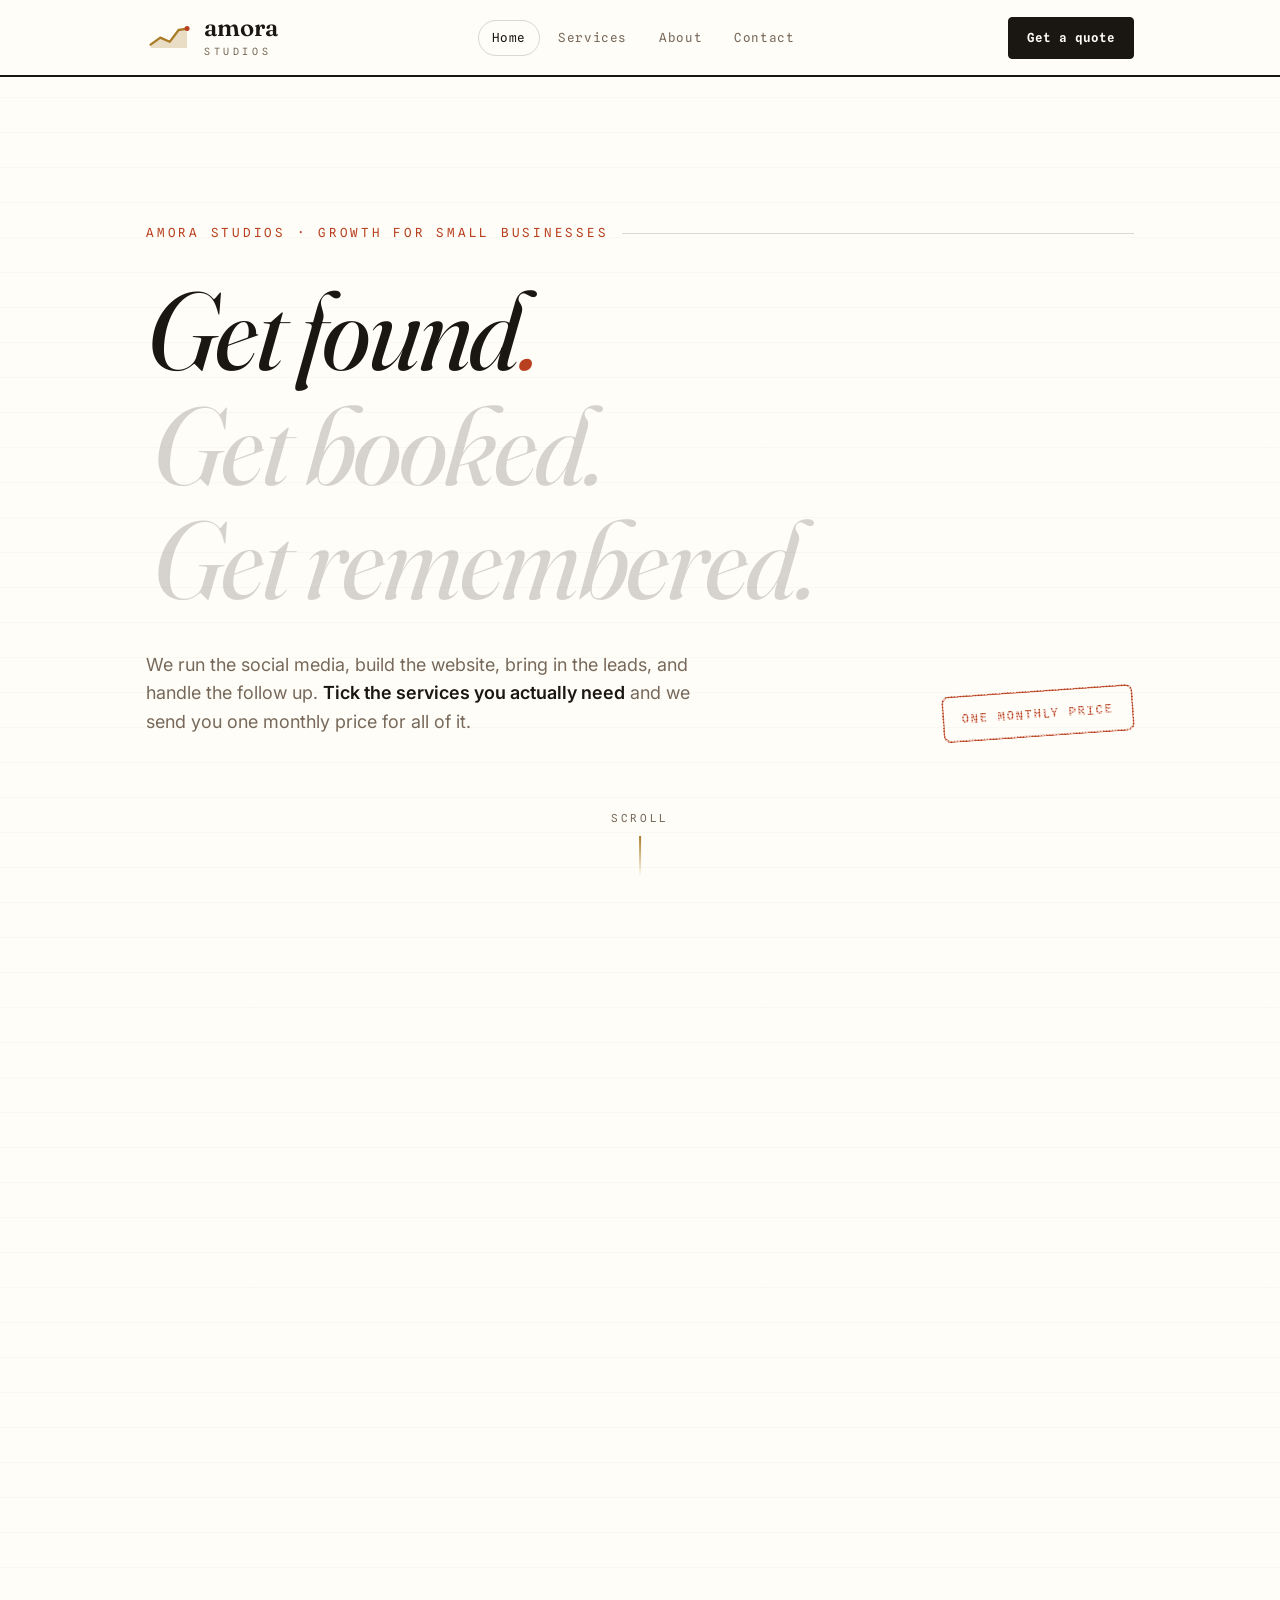
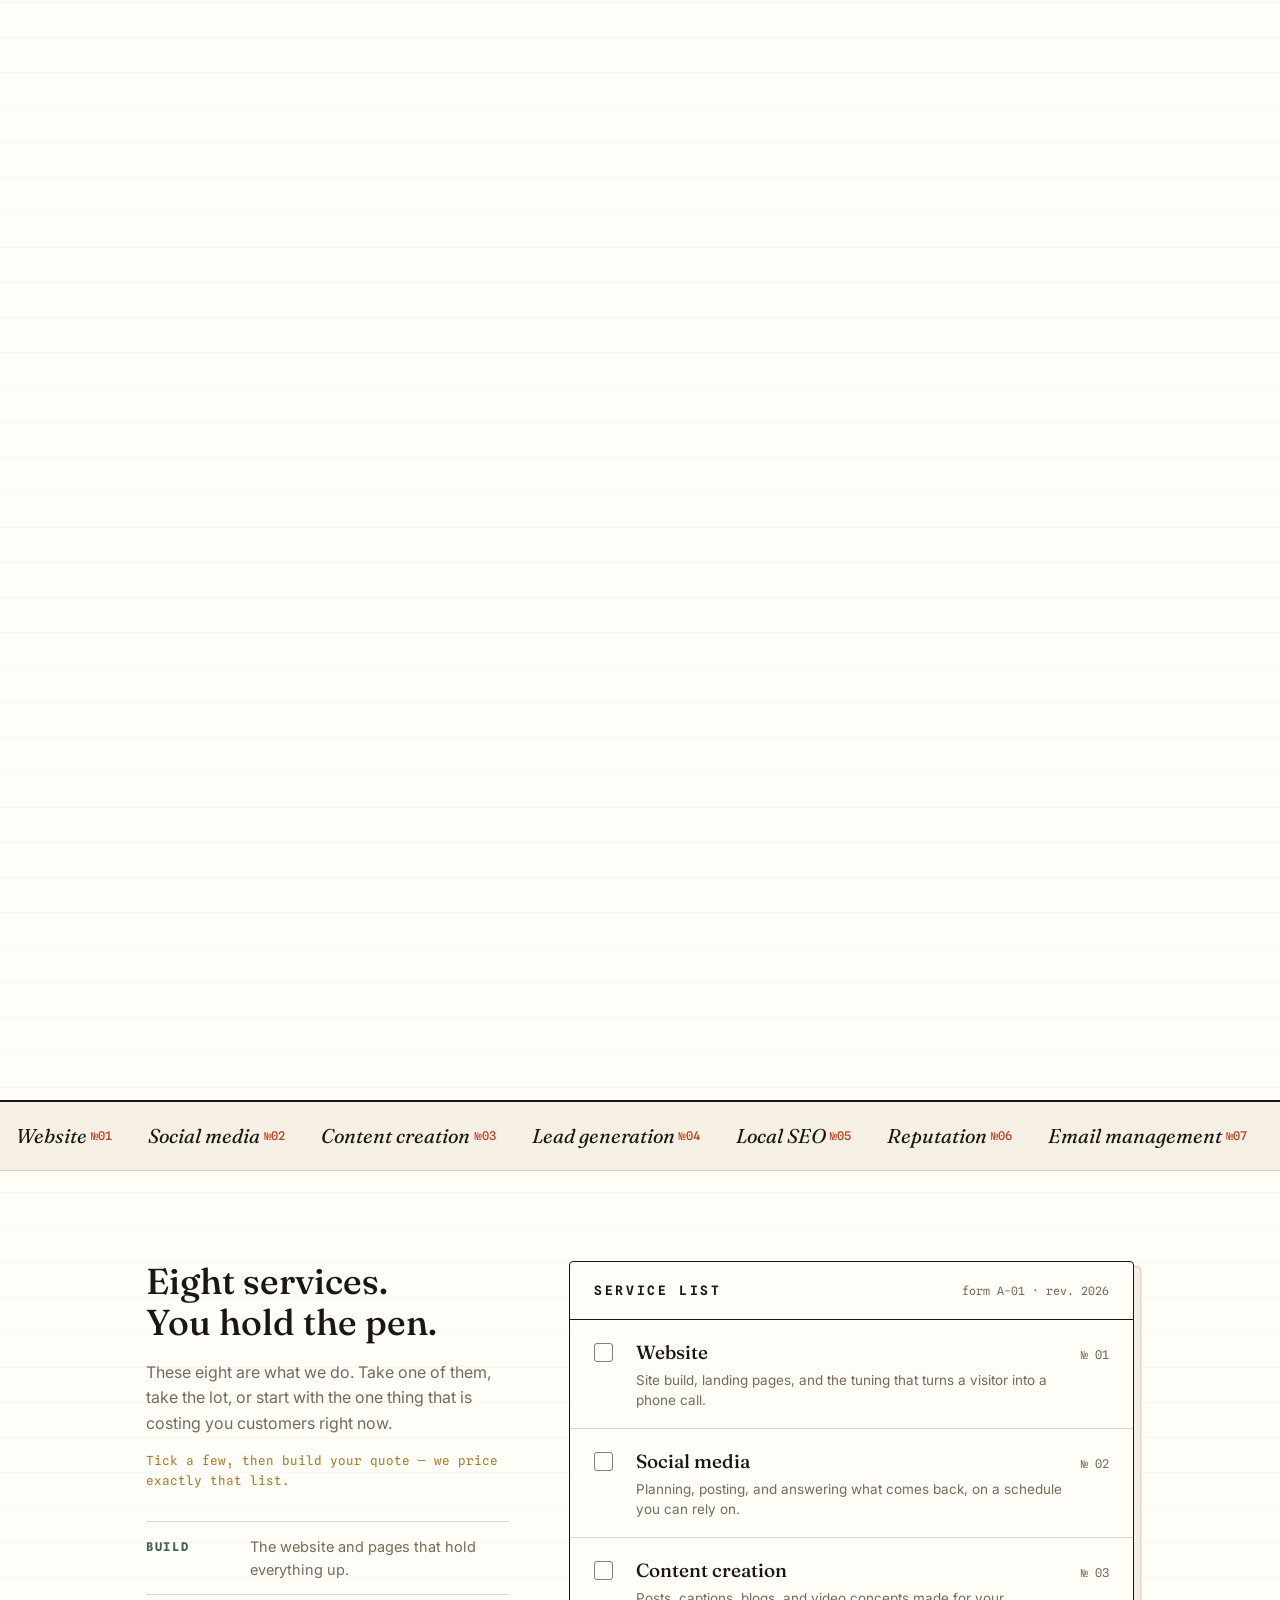
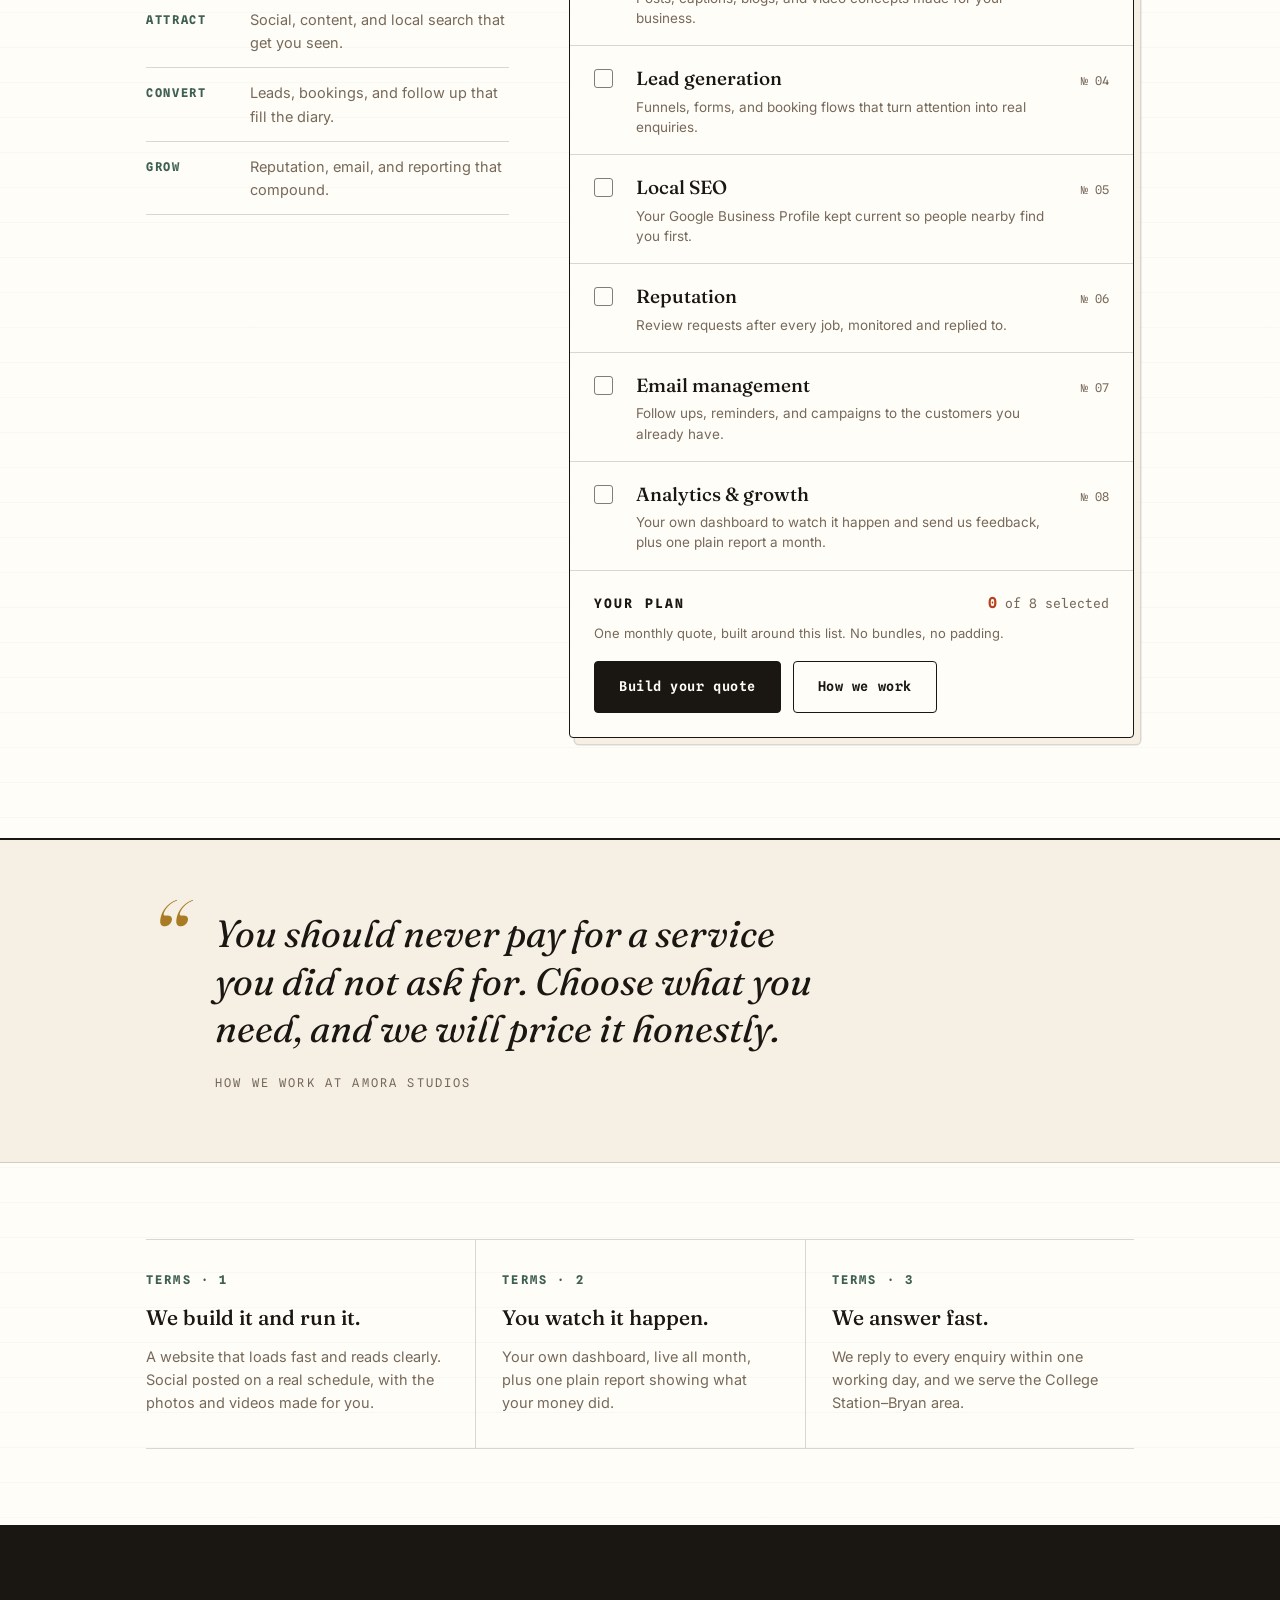
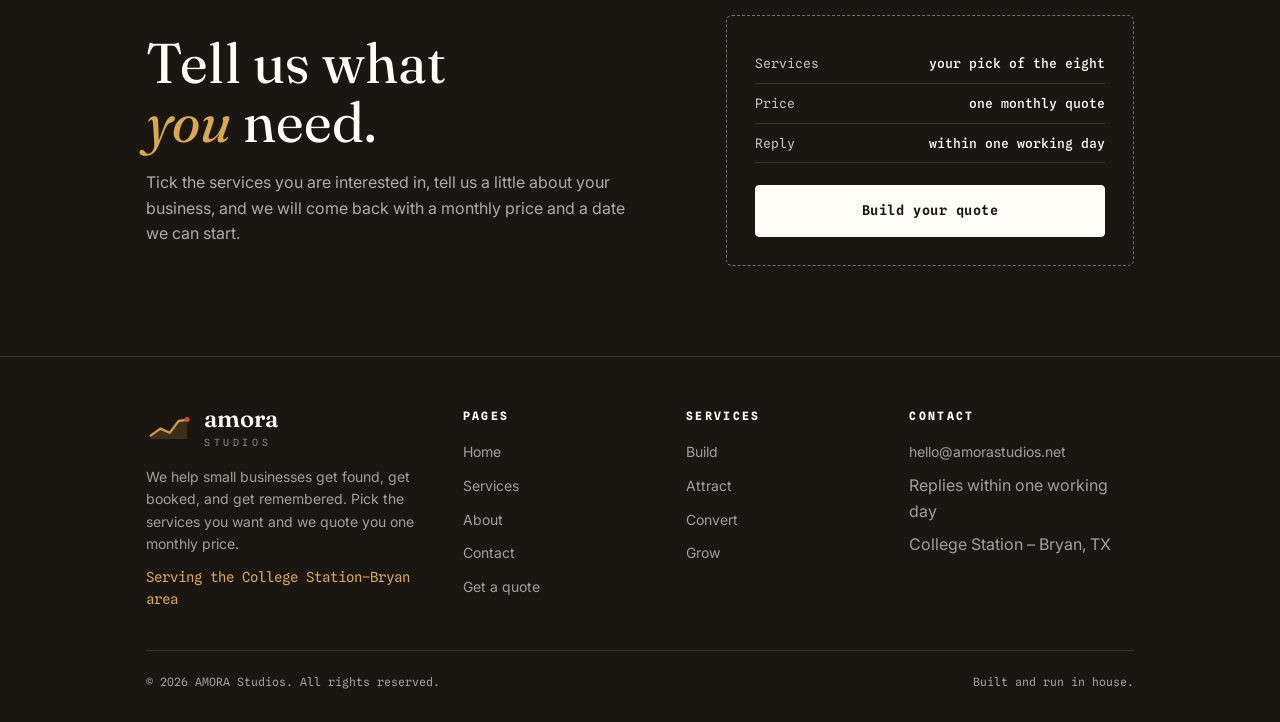
==== commit 1819b45f: "Replace the landing page with the ledger design The home page becomes an order form: a pinned hero w" ====
--- a/index.html
+++ b/index.html
@@ -9,7 +9,7 @@
       content="Website, social media, content creation, lead generation, local SEO, reputation, email management, and analytics for small businesses. Pick the services you need and we quote you one monthly price."
     />
     <link rel="canonical" href="https://amorastudios.net/" />
-    <meta name="theme-color" content="#0a0908" />
+    <meta name="theme-color" content="#fffdf8" />
     <meta name="robots" content="index, follow" />
 
     <meta property="og:type" content="website" />
@@ -39,9 +39,8 @@
     <link rel="preconnect" href="https://fonts.gstatic.com" crossorigin />
     <link
       rel="stylesheet"
-      href="https://fonts.googleapis.com/css2?family=Fraunces:opsz,wght@9..144,400;9..144,500;9..144,600;9..144,700&family=Inter:wght@400;500;600&family=Instrument+Sans:wght@400;500&display=swap"
+      href="https://fonts.googleapis.com/css2?family=Fraunces:ital,opsz,wght@0,9..144,400;0,9..144,500;0,9..144,600;1,9..144,400;1,9..144,500;1,9..144,600&family=Inter:wght@400;500;600&family=Spline+Sans+Mono:wght@400;500;600&display=swap"
     />
-    <link rel="stylesheet" href="assets/css/style.css" />
 
     <script type="application/ld+json">
       {
@@ -71,444 +70,484 @@
         ]
       }
     </script>
+
+    <style>
+      /* ====================================================================
+         The ledger landing page. This page carries its own styles; the rest
+         of the site keeps assets/css/style.css. main.js is shared and drives
+         analytics, the year stamp, the mobile menu, and [data-reveal].
+         ==================================================================== */
+
+      :root {
+        --paper: #fffdf8;
+        --paper-warm: #f6f0e4;
+        --ink: #1a1611;
+        --faint: #77695a;
+        --ghost: rgba(26, 22, 17, 0.18);
+        --rule: rgba(26, 22, 17, 0.16);
+        --rule-strong: rgba(26, 22, 17, 0.55);
+        --stamp: #b8401f;
+        --gold: #a97b25;
+        --sage: #3f6153;
+        --display: "Fraunces", "Iowan Old Style", Georgia, serif;
+        --body: "Inter", -apple-system, "Segoe UI", Helvetica, Arial, sans-serif;
+        --mono: "Spline Sans Mono", "SF Mono", Consolas, monospace;
+      }
+      * { box-sizing: border-box; margin: 0; padding: 0; }
+      html { scroll-behavior: smooth; }
+      body {
+        background:
+          repeating-linear-gradient(0deg, transparent 0 34px, rgba(26, 22, 17, 0.025) 34px 35px),
+          var(--paper);
+        color: var(--ink);
+        font-family: var(--body);
+        font-size: 16px;
+        line-height: 1.6;
+        -webkit-font-smoothing: antialiased;
+      }
+
+      .skip-link {
+        position: absolute; left: -9999px; z-index: 100;
+        background: var(--ink); color: var(--paper); padding: 10px 18px;
+        font-family: var(--mono); font-size: 13px; border-radius: 0 0 6px 0; text-decoration: none;
+      }
+      .skip-link:focus { left: 0; top: 0; }
+
+      .sheet { max-width: 1040px; margin: 0 auto; padding: 0 26px; }
+
+      /* ---- masthead ---- */
+      .mast-wrap {
+        position: fixed; top: 0; left: 0; right: 0; z-index: 50;
+        background: rgba(255, 253, 248, 0.92); backdrop-filter: blur(6px);
+        border-bottom: 2.5px solid var(--ink);
+      }
+      .mast { max-width: 1040px; margin: 0 auto; padding: 16px 26px; display: flex; align-items: center; justify-content: space-between; gap: 20px; }
+      .brand { display: inline-flex; align-items: center; gap: 12px; text-decoration: none; color: var(--ink); }
+      .brand svg { width: 46px; height: 28px; display: block; }
+      .brand__name { font-family: var(--display); font-weight: 600; font-size: 24px; line-height: 1; display: block; }
+      .brand__sub { font-family: var(--mono); font-size: 10px; letter-spacing: 0.36em; text-transform: uppercase; display: block; margin-top: 3px; color: var(--faint); }
+      .mast nav { display: flex; gap: 4px; }
+      .mast nav a {
+        font-family: var(--mono); font-size: 12.5px; letter-spacing: 0.05em; text-decoration: none;
+        color: var(--faint); padding: 7px 13px; border: 1px solid transparent; border-radius: 100px; transition: all 0.2s;
+      }
+      .mast nav a:hover, .mast nav a.is-active { color: var(--ink); border-color: var(--rule); }
+      .mast__actions { display: flex; align-items: center; gap: 12px; }
+      .mast__cta {
+        font-family: var(--mono); font-weight: 600; font-size: 12.5px; text-decoration: none;
+        background: var(--ink); color: var(--paper); padding: 10px 18px; border-radius: 4px;
+        border: 1.5px solid var(--ink); transition: all 0.18s; white-space: nowrap;
+      }
+      .mast__cta:hover { background: var(--stamp); border-color: var(--stamp); }
+      .mast__toggle {
+        display: none; flex-direction: column; justify-content: center; gap: 5px;
+        width: 42px; height: 42px; padding: 0 10px; background: none;
+        border: 1.5px solid var(--ink); border-radius: 4px; cursor: pointer;
+      }
+      .mast__toggle span { display: block; height: 2px; background: var(--ink); border-radius: 2px; }
+      @media (max-width: 760px) {
+        .mast nav { display: none; }
+        .mast__toggle { display: flex; }
+      }
+
+      .mobile-menu {
+        position: fixed; inset: 0; z-index: 49; display: none;
+        background: var(--paper); padding: 110px 26px 40px;
+      }
+      .mobile-menu.is-open { display: grid; align-content: start; gap: 4px; }
+      .mobile-menu a {
+        font-family: var(--display); font-size: 30px; font-weight: 500; text-decoration: none;
+        color: var(--ink); padding: 14px 0; border-bottom: 1px solid var(--rule);
+      }
+      .mobile-menu a:last-child { border-bottom: none; margin-top: 18px; font-family: var(--mono); font-size: 14px; font-weight: 600; background: var(--ink); color: var(--paper); text-align: center; padding: 16px; border-radius: 4px; }
+
+      /* ---- mantra hero: ignites line by line as you scroll ---- */
+      .mantra { height: 300vh; position: relative; }
+      .mantra__pin { position: sticky; top: 0; height: 100vh; display: flex; flex-direction: column; justify-content: center; overflow: hidden; }
+      .mantra__inner { max-width: 1040px; margin: 0 auto; padding: 60px 26px 0; width: 100%; }
+      .mantra__kicker {
+        font-family: var(--mono); font-size: 12.5px; letter-spacing: 0.22em; text-transform: uppercase;
+        color: var(--stamp); margin-bottom: 30px; display: flex; align-items: center; gap: 14px;
+      }
+      .mantra__kicker::after { content: ""; height: 1px; flex: 1; background: var(--rule); }
+      .mline {
+        font-family: var(--display); font-weight: 400; font-style: italic;
+        font-size: clamp(48px, 8.6vw, 112px); line-height: 1.04; letter-spacing: -0.02em;
+        color: var(--ghost); transition: color 0.5s ease, transform 0.5s ease;
+        transform: translateX(0.5vw);
+      }
+      .mline.is-lit { color: var(--ink); transform: none; }
+      .mline .dot { transition: color 0.5s ease; }
+      .mline.is-lit .dot { color: var(--stamp); }
+      .mantra__row { display: flex; align-items: flex-end; justify-content: space-between; gap: 40px; margin-top: 34px; flex-wrap: wrap; }
+      .mantra__sub, .mantra__stamp { opacity: 0; transform: translateY(14px); transition: opacity 0.6s ease, transform 0.6s ease; }
+      .mantra__stamp { transition-delay: 0.15s; }
+      .mantra__sub.is-lit, .mantra__stamp.is-lit { opacity: 1; transform: translateY(0); }
+      .mantra__sub { color: var(--faint); font-size: 18px; max-width: 52ch; }
+      .mantra__sub b { color: var(--ink); font-weight: 600; }
+      .stamp {
+        display: inline-block;
+        font-family: var(--mono); font-size: 12px; font-weight: 600; letter-spacing: 0.16em; text-transform: uppercase;
+        color: var(--stamp); border: 2.5px solid var(--stamp); border-radius: 8px; padding: 12px 18px;
+        rotate: -4deg; white-space: nowrap;
+        mask-image: url("data:image/svg+xml,%3Csvg xmlns='http://www.w3.org/2000/svg' width='4' height='4'%3E%3Ccircle cx='2' cy='2' r='1.8' fill='black'/%3E%3C/svg%3E");
+        mask-size: 3px 3px;
+      }
+      .mantra__cue {
+        position: absolute; bottom: 24px; left: 50%; transform: translateX(-50%);
+        font-family: var(--mono); font-size: 11px; letter-spacing: 0.24em; text-transform: uppercase;
+        color: var(--faint); display: grid; justify-items: center; gap: 8px;
+      }
+      .mantra__cue::after { content: ""; width: 1.5px; height: 40px; background: linear-gradient(var(--gold), transparent); animation: cue 1.8s ease-in-out infinite; }
+      @keyframes cue {
+        0% { transform: scaleY(0); transform-origin: top; }
+        55% { transform: scaleY(1); transform-origin: top; }
+        56% { transform-origin: bottom; }
+        100% { transform: scaleY(0); transform-origin: bottom; }
+      }
+
+      /* ---- the service carousel, ruled like the ledger ---- */
+      .marquee { border-top: 2.5px solid var(--ink); border-bottom: 1px solid var(--rule); padding: 18px 0; overflow: hidden; background: var(--paper-warm); }
+      .marquee__track { display: flex; white-space: nowrap; width: max-content; animation: slide 36s linear infinite; }
+      @keyframes slide { to { transform: translateX(-50%); } }
+      .marquee span { font-family: var(--display); font-style: italic; font-size: 20px; color: var(--ink); padding: 0 16px; }
+      .marquee b { font-family: var(--mono); font-style: normal; font-weight: 500; font-size: 12px; color: var(--stamp); padding: 0 4px; position: relative; top: -3px; }
+
+      /* ---- reveals: main.js toggles .is-visible on [data-reveal] ---- */
+      [data-reveal] { opacity: 0; transform: translateY(22px); transition: opacity 0.65s ease, transform 0.65s ease; }
+      [data-reveal].is-visible { opacity: 1; transform: none; }
+      [data-reveal-delay="1"] { transition-delay: 0.08s; }
+      [data-reveal-delay="2"] { transition-delay: 0.16s; }
+      [data-reveal-delay="3"] { transition-delay: 0.24s; }
+
+      /* ---- ledger ---- */
+      .ledger-wrap { display: grid; grid-template-columns: minmax(0, 0.9fr) minmax(0, 1.4fr); gap: 60px; padding: 90px 0 100px; align-items: start; }
+      @media (max-width: 860px) { .ledger-wrap { grid-template-columns: 1fr; gap: 44px; } }
+      .ledger-intro h2 { font-family: var(--display); font-weight: 500; font-size: clamp(26px, 3vw, 36px); line-height: 1.15; text-wrap: balance; margin-bottom: 16px; }
+      .ledger-intro p { color: var(--faint); max-width: 46ch; margin-bottom: 14px; }
+      .ledger-intro .hint { font-family: var(--mono); font-size: 12.5px; color: var(--gold); }
+      .stages { margin-top: 30px; display: grid; border-top: 1px solid var(--rule); }
+      .stage { display: grid; grid-template-columns: 90px 1fr; gap: 14px; padding: 13px 0; border-bottom: 1px solid var(--rule); font-size: 14.5px; text-decoration: none; color: inherit; transition: background 0.15s; }
+      .stage:hover { background: rgba(169, 123, 37, 0.06); }
+      .stage b { font-family: var(--mono); font-size: 12px; letter-spacing: 0.14em; text-transform: uppercase; color: var(--sage); padding-top: 2px; }
+      .stage span { color: var(--faint); }
+
+      .ledger { border: 1.5px solid var(--ink); border-radius: 4px; background: var(--paper); box-shadow: 6px 6px 0 var(--paper-warm), 6px 6px 0 1.5px var(--rule); }
+      .ledger__head { display: flex; justify-content: space-between; align-items: baseline; padding: 18px 24px; border-bottom: 1.5px solid var(--ink); }
+      .ledger__head h3 { font-family: var(--mono); font-weight: 600; font-size: 13px; letter-spacing: 0.2em; text-transform: uppercase; }
+      .ledger__head span { font-family: var(--mono); font-size: 11.5px; color: var(--faint); }
+      .item { display: block; cursor: pointer; }
+      .item input { position: absolute; opacity: 0; pointer-events: none; }
+      .item__row { display: grid; grid-template-columns: 26px 1fr auto; gap: 16px; align-items: baseline; padding: 17px 24px; border-bottom: 1px solid var(--rule); transition: background 0.15s; }
+      .item:hover .item__row { background: rgba(169, 123, 37, 0.06); }
+      .item__box {
+        width: 19px; height: 19px; border: 1.6px solid var(--rule-strong); border-radius: 3px;
+        position: relative; top: 3px; transition: border-color 0.2s;
+      }
+      .item__box::after {
+        content: ""; position: absolute; inset: 0;
+        background: no-repeat center / 15px url("data:image/svg+xml,%3Csvg xmlns='http://www.w3.org/2000/svg' viewBox='0 0 24 24'%3E%3Cpath d='M4 13l5 5L20 6' fill='none' stroke='%23b8401f' stroke-width='3.4' stroke-linecap='round' stroke-linejoin='round'/%3E%3C/svg%3E");
+        transform: scale(0); transition: transform 0.22s cubic-bezier(0.34, 1.56, 0.64, 1);
+      }
+      .item input:checked ~ .item__row .item__box { border-color: var(--stamp); }
+      .item input:checked ~ .item__row .item__box::after { transform: scale(1); }
+      .item input:focus-visible ~ .item__row { outline: 2px solid var(--gold); outline-offset: -2px; }
+      .item__name { font-family: var(--display); font-weight: 500; font-size: 19px; }
+      .item__name small { display: block; font-family: var(--body); font-weight: 400; font-size: 13.5px; color: var(--faint); margin-top: 3px; line-height: 1.5; }
+      .item__no { font-family: var(--mono); font-size: 12px; color: var(--faint); }
+      .item input:checked ~ .item__row .item__no { color: var(--stamp); font-weight: 600; }
+
+      .ledger__total { padding: 20px 24px 24px; }
+      .total__row { display: flex; justify-content: space-between; align-items: baseline; font-family: var(--mono); }
+      .total__row b { font-size: 13px; letter-spacing: 0.16em; text-transform: uppercase; }
+      .total__row output { font-size: 13px; color: var(--faint); font-variant-numeric: tabular-nums; }
+      .total__row output b { color: var(--stamp); font-size: 15px; letter-spacing: 0; }
+      .total__quote { margin-top: 8px; font-size: 13px; color: var(--faint); }
+      .total__cta { margin-top: 18px; display: flex; gap: 12px; flex-wrap: wrap; }
+      .btn {
+        display: inline-flex; align-items: center; gap: 9px; text-decoration: none; cursor: pointer;
+        font-family: var(--mono); font-weight: 600; font-size: 13.5px; letter-spacing: 0.04em;
+        padding: 14px 24px; border-radius: 4px; border: 1.5px solid var(--ink); transition: all 0.18s;
+      }
+      .btn--ink { background: var(--ink); color: var(--paper); }
+      .btn--ink:hover { background: var(--stamp); border-color: var(--stamp); }
+      .btn--line { background: transparent; color: var(--ink); }
+      .btn--line:hover { background: var(--paper-warm); }
+      .btn:focus-visible { outline: 2px solid var(--gold); outline-offset: 3px; }
+
+      /* ---- motto ---- */
+      .motto { border-top: 2.5px solid var(--ink); border-bottom: 1px solid var(--rule); padding: 70px 0; background: var(--paper-warm); }
+      .motto__inner { max-width: 1040px; margin: 0 auto; padding: 0 26px; display: grid; grid-template-columns: auto 1fr; gap: 34px; align-items: start; }
+      @media (max-width: 640px) { .motto__inner { grid-template-columns: 1fr; } }
+      .motto__mark { font-family: var(--display); font-size: 110px; line-height: 0.6; color: var(--gold); font-style: italic; }
+      .motto blockquote { font-family: var(--display); font-style: italic; font-weight: 400; font-size: clamp(24px, 3.4vw, 38px); line-height: 1.25; text-wrap: balance; max-width: 26ch; }
+      .motto figcaption { margin-top: 20px; font-family: var(--mono); font-size: 12px; letter-spacing: 0.18em; text-transform: uppercase; color: var(--faint); }
+
+      /* ---- terms ---- */
+      .terms { padding: 76px 0; }
+      .terms__grid { display: grid; grid-template-columns: repeat(3, 1fr); border-top: 1px solid var(--rule); }
+      @media (max-width: 760px) { .terms__grid { grid-template-columns: 1fr; } }
+      .term { padding: 30px 26px 34px 0; border-bottom: 1px solid var(--rule); }
+      .term + .term { border-left: 1px solid var(--rule); padding-left: 26px; }
+      @media (max-width: 760px) { .term + .term { border-left: none; padding-left: 0; } }
+      .term b { display: block; font-family: var(--mono); font-size: 12px; letter-spacing: 0.18em; text-transform: uppercase; color: var(--sage); margin-bottom: 12px; }
+      .term h3 { font-family: var(--display); font-weight: 500; font-size: 21px; margin-bottom: 10px; }
+      .term p { color: var(--faint); font-size: 14.5px; }
+
+      /* ---- CTA ---- */
+      .cta { background: var(--ink); color: var(--paper); padding: 90px 0; }
+      .cta__inner { max-width: 1040px; margin: 0 auto; padding: 0 26px; display: grid; grid-template-columns: 1.3fr 1fr; gap: 50px; align-items: center; }
+      @media (max-width: 760px) { .cta__inner { grid-template-columns: 1fr; } }
+      .cta h2 { font-family: var(--display); font-weight: 400; font-size: clamp(34px, 4.6vw, 56px); line-height: 1.05; text-wrap: balance; margin-bottom: 18px; }
+      .cta h2 em { font-style: italic; color: #d9a94e; }
+      .cta p { color: rgba(255, 253, 248, 0.65); max-width: 48ch; }
+      .cta__panel { border: 1px dashed rgba(255, 253, 248, 0.4); border-radius: 6px; padding: 28px; font-family: var(--mono); }
+      .cta__panel .row { display: flex; justify-content: space-between; font-size: 13px; padding: 9px 0; border-bottom: 1px solid rgba(255, 253, 248, 0.14); color: rgba(255, 253, 248, 0.75); }
+      .cta__panel .row b { color: var(--paper); font-weight: 500; }
+      .cta__panel .btn { margin-top: 22px; width: 100%; justify-content: center; background: var(--paper); color: var(--ink); border-color: var(--paper); }
+      .cta__panel .btn:hover { background: #d9a94e; border-color: #d9a94e; }
+
+      /* ---- footer ---- */
+      .footer { background: var(--ink); color: rgba(255, 253, 248, 0.6); border-top: 1px solid rgba(255, 253, 248, 0.16); padding: 50px 0 30px; }
+      .footer__inner { max-width: 1040px; margin: 0 auto; padding: 0 26px; }
+      .footer__grid { display: grid; grid-template-columns: 1.5fr 1fr 1fr 1.2fr; gap: 36px; padding-bottom: 40px; border-bottom: 1px solid rgba(255, 253, 248, 0.14); }
+      @media (max-width: 860px) { .footer__grid { grid-template-columns: 1fr 1fr; } }
+      @media (max-width: 540px) { .footer__grid { grid-template-columns: 1fr; } }
+      .footer .brand { color: var(--paper); margin-bottom: 16px; }
+      .footer .brand__sub { color: rgba(255, 253, 248, 0.5); }
+      .footer p { font-size: 14px; max-width: 38ch; }
+      .footer__where { margin-top: 10px; font-family: var(--mono); font-size: 12px; color: #d9a94e; }
+      .footer h4 { font-family: var(--mono); font-size: 11.5px; letter-spacing: 0.2em; text-transform: uppercase; color: var(--paper); margin-bottom: 14px; }
+      .footer ul { list-style: none; display: grid; gap: 8px; }
+      .footer a { color: rgba(255, 253, 248, 0.6); text-decoration: none; font-size: 14px; transition: color 0.2s; }
+      .footer a:hover { color: var(--paper); }
+      .footer__bottom { display: flex; justify-content: space-between; flex-wrap: wrap; gap: 10px; padding-top: 22px; font-family: var(--mono); font-size: 11.5px; }
+
+      @media (prefers-reduced-motion: reduce) {
+        .mantra { height: auto; }
+        .mantra__pin { position: static; height: auto; padding: 150px 0 90px; overflow: visible; }
+        .mline, .mantra__sub, .mantra__stamp { opacity: 1; transform: none; color: var(--ink); transition: none; }
+        .mline .dot { color: var(--stamp); }
+        .mantra__cue { display: none; }
+        .marquee__track { animation: none; }
+        [data-reveal] { opacity: 1; transform: none; transition: none; }
+        html { scroll-behavior: auto; }
+      }
+
+      @media print {
+        .mast-wrap, .mantra__cue, .mobile-menu { display: none; }
+        .mantra { height: auto; }
+        .mantra__pin { position: static; height: auto; }
+        .mline, .mantra__sub, .mantra__stamp { opacity: 1; transform: none; color: var(--ink); }
+      }
+    </style>
   </head>
 
-  <body class="theme-dark">
-    <a class="skip-link" href="#what-we-do">Skip to content</a>
-
-    <div class="progress" data-progress aria-hidden="true"><div class="progress__bar"></div></div>
-
-    <header class="nav theme-dark" data-nav>
-      <div class="nav__inner">
+  <body>
+    <a class="skip-link" href="#order">Skip to content</a>
+
+    <div class="mast-wrap">
+      <header class="mast">
         <a class="brand" href="index.html" aria-label="AMORA Studios home">
-          <span class="brand__mark" aria-hidden="true">
-            <svg viewBox="0 0 100 60" fill="none"><path d="M10 44.4 L31.1 29.2 L51.5 38.3 L70.9 12.6 L89.3 9.5 L89.3 52 L10 52 Z" fill="#3b2f1c" /><path d="M10 44.4 L31.1 29.2 L51.5 38.3 L70.9 12.6 L89.3 9.5" stroke="#cf9b3f" stroke-width="5" stroke-linecap="round" stroke-linejoin="round" /><circle cx="89.3" cy="9.5" r="5.5" fill="#d9483a" /></svg>
-          </span>
-          <span class="brand__word">
-            <span class="brand__name">amora</span>
-            <span class="brand__sub">Studios</span>
-          </span>
+          <svg viewBox="0 0 100 60" fill="none" aria-hidden="true"><path d="M10 44.4 L31.1 29.2 L51.5 38.3 L70.9 12.6 L89.3 9.5 L89.3 52 L10 52 Z" fill="#e9ddc6" /><path d="M10 44.4 L31.1 29.2 L51.5 38.3 L70.9 12.6 L89.3 9.5" stroke="#a97b25" stroke-width="5" stroke-linecap="round" stroke-linejoin="round" /><circle cx="89.3" cy="9.5" r="5.5" fill="#b8401f" /></svg>
+          <span><span class="brand__name">amora</span><span class="brand__sub">Studios</span></span>
         </a>
-
-        <nav class="nav__links" aria-label="Primary">
-          <a class="nav__link is-active" href="index.html">Home</a>
-          <a class="nav__link" href="services.html">Services</a>
-          <a class="nav__link" href="about.html">About</a>
-          <a class="nav__link" href="contact.html">Contact</a>
+        <nav aria-label="Primary">
+          <a href="index.html" class="is-active">Home</a>
+          <a href="services.html">Services</a>
+          <a href="about.html">About</a>
+          <a href="contact.html">Contact</a>
         </nav>
-
-        <div class="nav__actions">
-          <a class="btn btn--primary nav__cta" href="services.html#quote">Get a quote</a>
-          <button class="nav__toggle" data-menu-toggle aria-expanded="false" aria-controls="mobile-menu" aria-label="Open menu">
+        <div class="mast__actions">
+          <a class="mast__cta" href="services.html#quote">Get a quote</a>
+          <button class="mast__toggle" data-menu-toggle aria-expanded="false" aria-controls="mobile-menu" aria-label="Open menu">
             <span></span><span></span><span></span>
           </button>
         </div>
-      </div>
-    </header>
-
-    <div class="mobile-menu theme-dark" id="mobile-menu" data-menu>
+      </header>
+    </div>
+
+    <div class="mobile-menu" id="mobile-menu" data-menu>
       <a href="index.html">Home</a>
       <a href="services.html">Services</a>
       <a href="about.html">About</a>
       <a href="contact.html">Contact</a>
-      <a class="btn btn--primary" href="services.html#quote">Get a quote</a>
+      <a href="services.html#quote">Get a quote</a>
     </div>
 
     <main>
-      <!-- ======================================================================
-           THE STORY · Daybreak
-           One pinned frame. The whole story is a single night, 23:12 to 09:00.
-           The sky grades from espresso to cream as you scroll, a fine-line
-           drawing of the shop sketches itself in, becomes the plan, earns its
-           colour, and fills with life. Every stroke is scrubbed by the scroll.
-      ======================================================================= -->
-      <section class="db-stage theme-dark" data-db-stage data-nav-theme="dark" aria-label="How AMORA Studios takes a small business from unseen to open, told as one night">
-        <div class="db-pin" data-db-pin>
-
-          <div class="db-stars" aria-hidden="true">
-            <i style="left:8%;top:14%"></i><i style="left:19%;top:32%;animation-delay:1s"></i><i style="left:29%;top:8%;animation-delay:2.2s"></i>
-            <i style="left:41%;top:26%"></i><i style="left:52%;top:12%;animation-delay:1.5s"></i><i style="left:63%;top:30%;animation-delay:0.7s"></i>
-            <i style="left:72%;top:9%;animation-delay:2.6s"></i><i style="left:83%;top:24%"></i><i style="left:91%;top:15%;animation-delay:1.9s"></i>
-            <i style="left:12%;top:48%;animation-delay:3s"></i><i style="left:57%;top:44%;animation-delay:1.1s"></i><i style="left:87%;top:41%;animation-delay:0.4s"></i>
-          </div>
-          <div class="db-sun" aria-hidden="true"></div>
-
-          <div class="db-clock" data-db-clock aria-label="Time of night in the story">
-            <span class="db-clock__dot"></span>
-            <time data-db-time>23:12</time>
-            <small data-db-daylabel>tonight</small>
-          </div>
-
-          <!-- the drawing: sketched, dimmed, blueprinted, coloured and visited, all by scroll -->
-          <div class="db-street" aria-hidden="true">
-            <svg viewBox="0 0 1440 420" preserveAspectRatio="xMidYMax meet">
-              <defs>
-                <radialGradient id="db-winglow" cx="0.5" cy="0.5" r="0.5">
-                  <stop offset="0" stop-color="#ffb45c" stop-opacity="0.4" /><stop offset="1" stop-color="#ffb45c" stop-opacity="0" />
-                </radialGradient>
-                <radialGradient id="db-lampglow" cx="0.5" cy="0.5" r="0.5">
-                  <stop offset="0" stop-color="#ffd9a0" stop-opacity="0.35" /><stop offset="1" stop-color="#ffd9a0" stop-opacity="0" />
-                </radialGradient>
-              </defs>
-
-              <!-- distant rooftops -->
-              <path class="ln ln--soft draw" d="M40 396 L40 330 L120 330 L120 302 L186 302 L186 344 L260 344 L260 316 L330 316 L330 396" />
-              <path class="ln ln--soft draw" d="M352 396 L352 336 L420 336 L420 360 L470 360 L470 396" />
-
-              <!-- the street itself -->
-              <path class="ln draw" d="M0 396 L1440 396" />
-              <path class="ln ln--soft draw" d="M60 410 L200 410 M290 410 L520 410 M640 410 L900 410 M1010 410 L1290 410" />
-
-              <!-- streetlamp -->
-              <ellipse class="db-lampglow" cx="560" cy="240" rx="130" ry="140" />
-              <path class="ln draw" d="M560 396 L560 190 Q560 168 584 168 L596 168" />
-              <path class="ln draw" d="M596 158 L596 178" />
-              <circle class="db-lampon" cx="601" cy="168" r="7" />
-              <circle class="ln draw" cx="601" cy="168" r="11" />
-
-              <!-- the corner shop -->
-              <g class="db-shop" data-db-shop>
-                <ellipse class="db-winwarm" cx="985" cy="300" rx="190" ry="120" />
-                <path class="db-fill db-fill--facade" data-db-fill="facade" d="M830 396 L830 128 L1190 128 L1190 396 Z" />
-                <path class="ln draw" d="M830 396 L830 128 L1190 128 L1190 396" />
-                <path class="ln draw" d="M818 128 L1202 128" />
-                <path class="ln draw" d="M824 112 L1196 112 L1202 128 L818 128 Z" />
-                <rect class="db-fill db-fill--sign" data-db-fill="sign" x="856" y="150" width="308" height="46" rx="6" />
-                <rect class="ln draw" x="856" y="150" width="308" height="46" rx="6" />
-                <text data-db-signtext x="1010" y="181" font-size="21" text-anchor="middle" font-family="Fraunces, Georgia, serif" letter-spacing="5.5">THE CORNER SHOP</text>
-                <path class="db-fill db-fill--awn" data-db-fill="awn" d="M842 216 L1178 216 L1178 244 Q1157 262 1136 244 Q1115 262 1094 244 Q1073 262 1052 244 Q1031 262 1010 244 Q989 262 968 244 Q947 262 926 244 Q905 262 884 244 Q863 262 842 244 Z" />
-                <path class="ln draw" d="M842 216 L1178 216 L1178 244 Q1157 262 1136 244 Q1115 262 1094 244 Q1073 262 1052 244 Q1031 262 1010 244 Q989 262 968 244 Q947 262 926 244 Q905 262 884 244 Q863 262 842 244 Z" />
-                <rect class="ln draw" x="856" y="272" width="176" height="124" rx="4" />
-                <path class="ln ln--soft draw" d="M944 272 L944 396" />
-                <path class="ln ln--soft draw" d="M856 334 L1032 334" />
-                <circle class="ln ln--soft draw" cx="900" cy="352" r="9" />
-                <path class="ln ln--soft draw" d="M884 396 L884 378 Q884 366 900 366 Q916 366 916 378 L916 396" />
-                <path class="db-fill db-fill--door" data-db-fill="door" d="M1064 272 L1164 272 L1164 396 L1064 396 Z" />
-                <rect class="ln draw" x="1064" y="272" width="100" height="124" rx="4" />
-                <circle class="ln draw" cx="1076" cy="340" r="3.5" />
-                <path class="ln ln--soft draw" d="M1114 272 L1114 286" />
-                <rect class="ln draw" x="1090" y="286" width="48" height="24" rx="5" />
-                <text data-db-opentext x="1114" y="303" font-size="12" font-weight="600" text-anchor="middle" font-family="Instrument Sans, Helvetica, sans-serif" letter-spacing="2">OPEN</text>
-                <path class="ln ln--soft draw" d="M1204 396 L1200 366 L1232 366 L1228 396 Z" />
-                <path class="ln ln--soft draw" d="M1216 366 Q1204 340 1220 322 M1216 366 Q1230 344 1246 338 M1216 366 Q1198 350 1194 334" />
-              </g>
-
-              <!-- 03 · the plan, written onto the drawing -->
-              <g class="db-callouts" data-db-callouts>
-                <g class="db-callout">
-                  <circle cx="1164" cy="173" r="4" />
-                  <path class="db-lead" pathLength="1" d="M1168 173 L1258 173" />
-                  <text x="1266" y="178">Social</text>
-                </g>
-                <g class="db-callout">
-                  <circle cx="1032" cy="320" r="4" />
-                  <path class="db-lead" pathLength="1" d="M1036 320 L1258 320" />
-                  <text x="1266" y="325">Website</text>
-                </g>
-                <g class="db-callout">
-                  <circle cx="1164" cy="356" r="4" />
-                  <path class="db-lead" pathLength="1" d="M1168 356 L1258 356" />
-                  <text x="1266" y="361">Leads</text>
-                </g>
-                <g class="db-callout">
-                  <circle cx="1178" cy="230" r="4" />
-                  <path class="db-lead" pathLength="1" d="M1182 230 L1258 230" />
-                  <text x="1266" y="235">Content</text>
-                </g>
-                <g class="db-callout">
-                  <circle cx="1114" cy="298" r="4" />
-                  <path class="db-lead" pathLength="1" d="M1114 298 Q1114 268 1258 268" />
-                  <text x="1266" y="273">Email</text>
-                </g>
-              </g>
-
-              <!-- 05 · enquiries arc into the door -->
-              <g class="db-arcs" data-db-arcs>
-                <path class="db-arcpath" data-db-arc d="M140 40 Q560 60 900 200 Q1060 262 1108 290" />
-                <circle class="db-arctip" data-db-tip r="4.5" />
-                <path class="db-arcpath" data-db-arc d="M1400 30 Q1300 160 1220 230 Q1160 272 1122 290" />
-                <circle class="db-arctip" data-db-tip r="4.5" />
-                <path class="db-arcpath" data-db-arc d="M60 250 Q480 300 840 330 Q1020 342 1096 306" />
-                <circle class="db-arctip" data-db-tip r="4.5" />
-                <circle class="db-arcpin" data-db-pinpop cx="1114" cy="284" r="7" />
-                <circle class="db-arcpin db-arcpin--ring" data-db-pinpop cx="1114" cy="284" r="12" />
-              </g>
-
-              <!-- 06 · the morning -->
-              <g class="db-birds">
-                <path class="ln ln--soft" d="M330 130 Q340 122 350 130 Q360 122 370 130" />
-                <path class="ln ln--soft" d="M420 96 Q428 90 436 96 Q444 90 452 96" />
-                <path class="ln ln--soft" d="M1280 110 Q1289 103 1298 110 Q1307 103 1316 110" />
-              </g>
-              <g class="db-customers" data-db-customers>
-                <circle class="ln" cx="1290" cy="322" r="9" />
-                <path class="ln" d="M1274 396 L1274 356 Q1274 340 1290 340 Q1306 340 1306 356 L1306 396" />
-                <circle class="ln ln--soft" cx="1336" cy="332" r="7.5" />
-                <path class="ln ln--soft" d="M1324 396 L1324 362 Q1324 348 1336 348 Q1348 348 1348 362 L1348 396" />
-                <circle class="ln ln--soft" cx="760" cy="330" r="8" />
-                <path class="ln ln--soft" d="M746 396 L746 360 Q746 346 760 346 Q774 346 774 360 L774 396" />
-              </g>
-            </svg>
-          </div>
-
-          <div class="db-grow" aria-hidden="true">
-            <svg viewBox="0 0 1200 340" preserveAspectRatio="none">
-              <path class="db-grow__fill" data-db-growfill d="M0 300 C150 292 240 268 360 252 C480 236 560 244 680 210 C800 176 900 150 1020 108 C1090 84 1150 66 1200 52 L1200 340 L0 340 Z" />
-              <path class="db-grow__line" data-db-growline pathLength="1" d="M0 300 C150 292 240 268 360 252 C480 236 560 244 680 210 C800 176 900 150 1020 108 C1090 84 1150 66 1200 52" />
-            </svg>
-          </div>
-
-          <div class="db-copy">
-            <article class="db-beat" data-in="-0.05" data-span="0.17">
-              <p class="db-eyebrow">AMORA Studios</p>
-              <h1 class="db-headline">Good businesses<br />deserve to be <em class="db-found">found.</em></h1>
-              <p class="db-lede">
-                We run the social media, build the website, bring in the leads, and handle the follow up. You pick
-                the parts you actually need and we send you one monthly price for all of it.
+      <!-- Mantra hero: the three lines ignite one by one as you scroll -->
+      <section class="mantra" data-mantra aria-label="Get found. Get booked. Get remembered.">
+        <div class="mantra__pin">
+          <div class="mantra__inner">
+            <p class="mantra__kicker">AMORA Studios · growth for small businesses</p>
+            <h1 class="mline" data-step="0">Get found<span class="dot">.</span></h1>
+            <p class="mline" data-step="1" role="presentation">Get booked<span class="dot">.</span></p>
+            <p class="mline" data-step="2" role="presentation">Get remembered<span class="dot">.</span></p>
+            <div class="mantra__row">
+              <p class="mantra__sub" data-step="3">
+                We run the social media, build the website, bring in the leads, and handle the follow up.
+                <b>Tick the services you actually need</b> and we send you one monthly price for all of it.
               </p>
-              <div class="db-actions">
-                <a class="btn btn--primary btn--lg" href="services.html">
-                  See what we do
-                  <svg class="arrow" width="16" height="16" viewBox="0 0 24 24" fill="none" stroke="currentColor" stroke-width="2.2" stroke-linecap="round" stroke-linejoin="round" aria-hidden="true"><path d="M5 12h14" /><path d="m13 6 6 6-6 6" /></svg>
-                </a>
-                <a class="btn btn--ghost btn--lg" href="services.html#quote">Get a quote</a>
-              </div>
-            </article>
-
-            <article class="db-beat" data-in="0.13" data-span="0.13">
-              <span class="db-ghost" aria-hidden="true">01</span>
-              <p class="db-eyebrow"><span class="db-eyebrow__num">01</span>Where it starts</p>
-              <h2 class="db-headline">You built something <em>real.</em></h2>
-              <p class="db-lede">
-                The work is good and the regulars know it. Word of mouth carries you through most weeks, and for a
-                while that has been enough to keep the lights on.
-              </p>
-              <div><span class="db-neon">OPEN</span></div>
-            </article>
-
-            <article class="db-beat" data-in="0.27" data-span="0.13">
-              <span class="db-ghost" aria-hidden="true">02</span>
-              <p class="db-eyebrow"><span class="db-eyebrow__num">02</span>The quiet part</p>
-              <h2 class="db-headline">Most people still have not <em>heard</em> of you.</h2>
-              <p class="db-lede">
-                The inbox is slow. The page has not been posted on in months. The phone only rings when someone
-                finally remembers your name.
-              </p>
-              <div class="db-inboxline">
-                <span class="db-inboxline__zero">0</span>
-                <span class="db-inboxline__what">new enquiries this week</span>
-                <span class="db-caret"></span>
-              </div>
-            </article>
-
-            <article class="db-beat" data-in="0.41" data-span="0.14">
-              <span class="db-ghost" aria-hidden="true">03</span>
-              <p class="db-eyebrow"><span class="db-eyebrow__num">03</span>You choose</p>
-              <h2 class="db-headline">Pick only the parts you <em>need.</em></h2>
-              <p class="db-lede">
-                Build, attract, convert, grow. Take one stage, take all four, or start with the single thing that is
-                costing you customers right now.
-              </p>
-              <div class="db-receipt">
-                <h4>Build your plan</h4>
-                <div class="db-rrow" data-at="0.25"><span class="db-bx"></span>Social media</div>
-                <div class="db-rrow" data-at="0.38"><span class="db-bx"></span>Website</div>
-                <div class="db-rrow" data-at="0.51"><span class="db-bx"></span>Lead generation</div>
-                <div class="db-rrow" data-at="0.64"><span class="db-bx"></span>Content creation</div>
-                <div class="db-rrow" data-at="0.77"><span class="db-bx"></span>Email management</div>
-                <div class="db-rtotal" data-at="0.88"><b>Your monthly quote</b><span>built around this list</span></div>
-              </div>
-            </article>
-
-            <article class="db-beat" data-in="0.55" data-span="0.14">
-              <span class="db-ghost" aria-hidden="true">04</span>
-              <p class="db-eyebrow"><span class="db-eyebrow__num">04</span>We build</p>
-              <h2 class="db-headline">Then we build it and <em>run</em> it.</h2>
-              <p class="db-lede">
-                A website that loads fast and reads clearly. Social posted on a real schedule, with the photos and
-                videos made for you. Local search set up so you turn up when someone nearby looks.
-              </p>
-              <div class="db-buildlist">
-                <div class="db-brow" data-at="0.25">Website<span class="db-brow__st">live</span></div>
-                <div class="db-brow" data-at="0.42">14 posts, made and scheduled<span class="db-brow__st">queued</span></div>
-                <div class="db-brow" data-at="0.59">Google Business Profile<span class="db-brow__st">updated</span></div>
-                <div class="db-brow" data-at="0.76">Booking, open all hours<span class="db-brow__st">on</span></div>
-              </div>
-            </article>
-
-            <article class="db-beat" data-in="0.69" data-span="0.14">
-              <span class="db-ghost" aria-hidden="true">05</span>
-              <p class="db-eyebrow"><span class="db-eyebrow__num">05</span>It starts moving</p>
-              <h2 class="db-headline">The quiet turns into <em>enquiries.</em></h2>
-              <div class="db-countline">
-                <span class="db-count" data-db-count>0</span>
-                <span class="db-countline__what">new enquiries this week</span>
-              </div>
-              <div class="db-pile">
-                <div class="db-toast" data-at="0.3"><span class="db-ico db-ico--enq"></span><div><b>New enquiry from the website</b><small>Asking about next week</small></div></div>
-                <div class="db-toast" data-at="0.5"><span class="db-ico db-ico--book"></span><div><b>Booking confirmed</b><small>Thursday at 10:30, deposit paid</small></div></div>
-                <div class="db-toast" data-at="0.7"><span class="db-ico db-ico--star">★</span><div><b>New five star review</b><small>Left after the automatic follow up</small></div></div>
-              </div>
-            </article>
-
-            <article class="db-beat" data-in="0.83" data-span="0.17">
-              <span class="db-ghost" aria-hidden="true">06</span>
-              <p class="db-eyebrow"><span class="db-eyebrow__num">06</span>And you grow</p>
-              <h2 class="db-headline">A busier month, then <em>another</em> one.</h2>
-              <p class="db-lede">
-                Reviews asked for and answered. Email to the customers you already have. Your own dashboard showing
-                what we are doing as we do it, and one plain report each month showing what your money did.
-              </p>
-              <div><span class="db-chip"><i></i>Your dashboard · live all month</span></div>
-            </article>
-          </div>
-
-          <nav class="db-rail" data-db-rail aria-label="Jump through the story">
-            <button type="button" data-to="0.15" aria-label="Where it starts"><i></i></button>
-            <button type="button" data-to="0.29" aria-label="The quiet part"><i></i></button>
-            <button type="button" data-to="0.43" aria-label="You choose"><i></i></button>
-            <button type="button" data-to="0.57" aria-label="We build"><i></i></button>
-            <button type="button" data-to="0.71" aria-label="It starts moving"><i></i></button>
-            <button type="button" data-to="0.87" aria-label="And you grow"><i></i></button>
-          </nav>
-
-          <div class="db-cue" aria-hidden="true">
-            <span>Scroll</span>
-            <span class="scroll-cue__track"></span>
-          </div>
+              <span class="stamp mantra__stamp" data-step="3" aria-hidden="true">One monthly price</span>
+            </div>
+          </div>
+          <div class="mantra__cue" aria-hidden="true"><span>Scroll</span></div>
         </div>
       </section>
 
-      <!-- ========================= WHAT WE DO ============================= -->
-      <section class="section theme-light" data-nav-theme="light" id="what-we-do">
-        <div class="container">
-          <div class="section-head" data-reveal>
-            <p class="eyebrow">What we do</p>
-            <h2 class="display-md">Everything a small business needs to be seen, booked, and remembered.</h2>
-            <p class="lead">
-              These eight are what we do. Take one of them, take the lot, or start with the one thing that is
-              costing you customers right now.
+      <!-- The constant sideways carousel of the eight services -->
+      <div class="marquee" aria-hidden="true">
+        <div class="marquee__track">
+          <span>Website<b>№01</b></span><span>Social media<b>№02</b></span><span>Content creation<b>№03</b></span><span>Lead generation<b>№04</b></span>
+          <span>Local SEO<b>№05</b></span><span>Reputation<b>№06</b></span><span>Email management<b>№07</b></span><span>Analytics &amp; growth<b>№08</b></span>
+          <span>Website<b>№01</b></span><span>Social media<b>№02</b></span><span>Content creation<b>№03</b></span><span>Lead generation<b>№04</b></span>
+          <span>Local SEO<b>№05</b></span><span>Reputation<b>№06</b></span><span>Email management<b>№07</b></span><span>Analytics &amp; growth<b>№08</b></span>
+        </div>
+      </div>
+
+      <div class="sheet">
+        <section class="ledger-wrap" id="order">
+          <div class="ledger-intro">
+            <h2 data-reveal>Eight services. You hold the pen.</h2>
+            <p data-reveal data-reveal-delay="1">
+              These eight are what we do. Take one of them, take the lot, or start with the one thing
+              that is costing you customers right now.
             </p>
-          </div>
-
-          <div class="teaser-grid">
-            <article class="teaser" data-reveal data-reveal-delay="1">
-              <span class="teaser__icon"><svg viewBox="0 0 24 24" fill="none" stroke="currentColor" stroke-width="1.9" stroke-linecap="round" stroke-linejoin="round"><rect x="2.5" y="4" width="19" height="15" rx="3" /><path d="M2.5 9h19" /><circle cx="6" cy="6.5" r="0.9" fill="currentColor" /></svg></span>
-              <h3>Website</h3>
-              <p>Site build, landing pages, and the tuning that turns a visitor into a phone call.</p>
-            </article>
-
-            <article class="teaser" data-reveal data-reveal-delay="2">
-              <span class="teaser__icon"><svg viewBox="0 0 24 24" fill="none" stroke="currentColor" stroke-width="1.9" stroke-linecap="round" stroke-linejoin="round"><rect x="3" y="3" width="18" height="18" rx="5" /><circle cx="12" cy="12" r="4" /><circle cx="17.2" cy="6.8" r="1.1" fill="currentColor" /></svg></span>
-              <h3>Social media</h3>
-              <p>Planning, posting, and answering what comes back, on a schedule you can rely on.</p>
-            </article>
-
-            <article class="teaser" data-reveal data-reveal-delay="3">
-              <span class="teaser__icon"><svg viewBox="0 0 24 24" fill="none" stroke="currentColor" stroke-width="1.9" stroke-linecap="round" stroke-linejoin="round"><rect x="2.5" y="5" width="14" height="14" rx="3" /><path d="m16.5 10 5-3v10l-5-3z" /></svg></span>
-              <h3>Content creation</h3>
-              <p>Posts, captions, blogs, and video concepts made for your business.</p>
-            </article>
-
-            <article class="teaser" data-reveal data-reveal-delay="4">
-              <span class="teaser__icon"><svg viewBox="0 0 24 24" fill="none" stroke="currentColor" stroke-width="1.9" stroke-linecap="round" stroke-linejoin="round"><circle cx="9.5" cy="8" r="3.4" /><path d="M3.5 20a6 6 0 0 1 12 0" /><path d="M19 8v6M16 11h6" /></svg></span>
-              <h3>Lead generation</h3>
-              <p>Funnels, forms, and booking flows that turn attention into real enquiries.</p>
-            </article>
-
-            <article class="teaser" data-reveal data-reveal-delay="1">
-              <span class="teaser__icon"><svg viewBox="0 0 24 24" fill="none" stroke="currentColor" stroke-width="1.9" stroke-linecap="round" stroke-linejoin="round"><path d="M12 21s7-5.5 7-11a7 7 0 1 0-14 0c0 5.5 7 11 7 11z" /><circle cx="12" cy="10" r="2.6" /></svg></span>
-              <h3>Local SEO</h3>
-              <p>Your Google Business Profile kept current so people nearby find you first.</p>
-            </article>
-
-            <article class="teaser" data-reveal data-reveal-delay="2">
-              <span class="teaser__icon"><svg viewBox="0 0 24 24" fill="none" stroke="currentColor" stroke-width="1.9" stroke-linecap="round" stroke-linejoin="round"><path d="m12 3 2.6 5.7 6.4.7-4.8 4.3 1.3 6.3L12 17l-5.5 3 1.3-6.3L3 9.4l6.4-.7z" /></svg></span>
-              <h3>Reputation</h3>
-              <p>Review requests after every job, monitored and replied to.</p>
-            </article>
-
-            <article class="teaser" data-reveal data-reveal-delay="3">
-              <span class="teaser__icon"><svg viewBox="0 0 24 24" fill="none" stroke="currentColor" stroke-width="1.9" stroke-linecap="round" stroke-linejoin="round"><rect x="3" y="5" width="18" height="14" rx="3" /><path d="m3.5 7 8.5 6 8.5-6" /></svg></span>
-              <h3>Email management</h3>
-              <p>Follow ups, reminders, and campaigns to the customers you already have.</p>
-            </article>
-
-            <article class="teaser" data-reveal data-reveal-delay="4">
-              <span class="teaser__icon"><svg viewBox="0 0 24 24" fill="none" stroke="currentColor" stroke-width="1.9" stroke-linecap="round" stroke-linejoin="round"><rect x="3" y="4" width="18" height="16" rx="3" /><path d="M7.5 15.5V11M12 15.5V8.5M16.5 15.5v-3" /></svg></span>
-              <h3>Analytics &amp; growth</h3>
-              <p>Your own dashboard to watch it happen and send us feedback, plus one plain report a month.</p>
-            </article>
-          </div>
-
-          <div class="btn-row" style="margin-top: 40px" data-reveal>
-            <a class="btn btn--primary" href="services.html">
-              See all services
-              <svg class="arrow" width="16" height="16" viewBox="0 0 24 24" fill="none" stroke="currentColor" stroke-width="2.2" stroke-linecap="round" stroke-linejoin="round" aria-hidden="true"><path d="M5 12h14" /><path d="m13 6 6 6-6 6" /></svg>
-            </a>
-            <a class="btn btn--ghost" href="about.html">About AMORA</a>
-          </div>
-        </div>
-      </section>
-
-      <!-- ============================ THE MOTTO ========================== -->
-      <section class="section section--tight theme-light" data-nav-theme="light">
-        <div class="container">
-          <figure class="quote" data-reveal>
+            <p class="hint" data-reveal data-reveal-delay="2">Tick a few, then build your quote — we price exactly that list.</p>
+            <div class="stages">
+              <a class="stage" href="services.html#build" data-reveal><b>Build</b><span>The website and pages that hold everything up.</span></a>
+              <a class="stage" href="services.html#attract" data-reveal data-reveal-delay="1"><b>Attract</b><span>Social, content, and local search that get you seen.</span></a>
+              <a class="stage" href="services.html#convert" data-reveal data-reveal-delay="2"><b>Convert</b><span>Leads, bookings, and follow up that fill the diary.</span></a>
+              <a class="stage" href="services.html#grow" data-reveal data-reveal-delay="3"><b>Grow</b><span>Reputation, email, and reporting that compound.</span></a>
+            </div>
+          </div>
+
+          <form class="ledger" data-reveal data-reveal-delay="1" aria-label="Pick your services">
+            <div class="ledger__head"><h3>Service list</h3><span>form A-01 · rev. 2026</span></div>
+
+            <label class="item"><input type="checkbox" name="svc" value="Website" />
+              <span class="item__row"><span class="item__box" aria-hidden="true"></span>
+                <span class="item__name">Website<small>Site build, landing pages, and the tuning that turns a visitor into a phone call.</small></span>
+                <span class="item__no">№ 01</span></span>
+            </label>
+            <label class="item"><input type="checkbox" name="svc" value="Social media" />
+              <span class="item__row"><span class="item__box" aria-hidden="true"></span>
+                <span class="item__name">Social media<small>Planning, posting, and answering what comes back, on a schedule you can rely on.</small></span>
+                <span class="item__no">№ 02</span></span>
+            </label>
+            <label class="item"><input type="checkbox" name="svc" value="Content creation" />
+              <span class="item__row"><span class="item__box" aria-hidden="true"></span>
+                <span class="item__name">Content creation<small>Posts, captions, blogs, and video concepts made for your business.</small></span>
+                <span class="item__no">№ 03</span></span>
+            </label>
+            <label class="item"><input type="checkbox" name="svc" value="Lead generation" />
+              <span class="item__row"><span class="item__box" aria-hidden="true"></span>
+                <span class="item__name">Lead generation<small>Funnels, forms, and booking flows that turn attention into real enquiries.</small></span>
+                <span class="item__no">№ 04</span></span>
+            </label>
+            <label class="item"><input type="checkbox" name="svc" value="Local SEO" />
+              <span class="item__row"><span class="item__box" aria-hidden="true"></span>
+                <span class="item__name">Local SEO<small>Your Google Business Profile kept current so people nearby find you first.</small></span>
+                <span class="item__no">№ 05</span></span>
+            </label>
+            <label class="item"><input type="checkbox" name="svc" value="Reputation" />
+              <span class="item__row"><span class="item__box" aria-hidden="true"></span>
+                <span class="item__name">Reputation<small>Review requests after every job, monitored and replied to.</small></span>
+                <span class="item__no">№ 06</span></span>
+            </label>
+            <label class="item"><input type="checkbox" name="svc" value="Email management" />
+              <span class="item__row"><span class="item__box" aria-hidden="true"></span>
+                <span class="item__name">Email management<small>Follow ups, reminders, and campaigns to the customers you already have.</small></span>
+                <span class="item__no">№ 07</span></span>
+            </label>
+            <label class="item"><input type="checkbox" name="svc" value="Analytics & growth" />
+              <span class="item__row"><span class="item__box" aria-hidden="true"></span>
+                <span class="item__name">Analytics &amp; growth<small>Your own dashboard to watch it happen and send us feedback, plus one plain report a month.</small></span>
+                <span class="item__no">№ 08</span></span>
+            </label>
+
+            <div class="ledger__total">
+              <div class="total__row"><b>Your plan</b><output data-tally><b>0</b> of 8 selected</output></div>
+              <p class="total__quote">One monthly quote, built around this list. No bundles, no padding.</p>
+              <div class="total__cta">
+                <a class="btn btn--ink" href="services.html#quote" data-quote-link>Build your quote</a>
+                <a class="btn btn--line" href="about.html">How we work</a>
+              </div>
+            </div>
+          </form>
+        </section>
+      </div>
+
+      <section class="motto">
+        <figure class="motto__inner" data-reveal>
+          <span class="motto__mark" aria-hidden="true">&ldquo;</span>
+          <div>
             <blockquote>
-              You should never pay for a service you did not ask for. Choose what you need, and we will price it
-              honestly.
+              You should never pay for a service you did not ask for. Choose what you need,
+              and we will price it honestly.
             </blockquote>
             <figcaption>How we work at AMORA Studios</figcaption>
-          </figure>
-        </div>
+          </div>
+        </figure>
       </section>
 
-      <!-- ============================== CTA ============================== -->
-      <section class="section cta-band theme-dark" data-nav-theme="dark" id="contact">
-        <div class="container container--narrow cta-band__inner">
-          <p class="eyebrow" data-reveal>Get started</p>
-          <h2 class="display-lg" data-reveal data-reveal-delay="1">Tell us what you need.</h2>
-          <p class="lead" data-reveal data-reveal-delay="2">
-            Tick the services you are interested in, tell us a little about your business, and we will come back with
-            a monthly price and a date we can start.
-          </p>
-          <div class="btn-row" data-reveal data-reveal-delay="3" style="justify-content: center">
-            <a class="btn btn--primary btn--lg" href="services.html#quote">
-              Build your quote
-              <svg class="arrow" width="16" height="16" viewBox="0 0 24 24" fill="none" stroke="currentColor" stroke-width="2.2" stroke-linecap="round" stroke-linejoin="round" aria-hidden="true"><path d="M5 12h14" /><path d="m13 6 6 6-6 6" /></svg>
-            </a>
-            <a class="btn btn--ghost btn--lg" href="services.html">Browse the services</a>
-          </div>
-          <p class="body-muted" data-reveal data-reveal-delay="4" style="font-size: 14.5px">
-            We reply to every enquiry within one working day.
-          </p>
+      <div class="sheet">
+        <section class="terms">
+          <div class="terms__grid">
+            <div class="term" data-reveal>
+              <b>Terms · 1</b>
+              <h3>We build it and run it.</h3>
+              <p>A website that loads fast and reads clearly. Social posted on a real schedule, with the photos and videos made for you.</p>
+            </div>
+            <div class="term" data-reveal data-reveal-delay="1">
+              <b>Terms · 2</b>
+              <h3>You watch it happen.</h3>
+              <p>Your own dashboard, live all month, plus one plain report showing what your money did.</p>
+            </div>
+            <div class="term" data-reveal data-reveal-delay="2">
+              <b>Terms · 3</b>
+              <h3>We answer fast.</h3>
+              <p>We reply to every enquiry within one working day, and we serve the College Station&ndash;Bryan area.</p>
+            </div>
+          </div>
+        </section>
+      </div>
+
+      <section class="cta" id="contact">
+        <div class="cta__inner">
+          <div data-reveal>
+            <h2>Tell us what <em>you</em> need.</h2>
+            <p>
+              Tick the services you are interested in, tell us a little about your business, and we will
+              come back with a monthly price and a date we can start.
+            </p>
+          </div>
+          <div class="cta__panel" data-reveal data-reveal-delay="1">
+            <div class="row"><span>Services</span><b>your pick of the eight</b></div>
+            <div class="row"><span>Price</span><b>one monthly quote</b></div>
+            <div class="row"><span>Reply</span><b>within one working day</b></div>
+            <a class="btn" href="services.html#quote" data-quote-link>Build your quote</a>
+          </div>
         </div>
       </section>
     </main>
 
-    <footer class="footer theme-dark" data-nav-theme="dark">
-      <div class="container">
+    <footer class="footer">
+      <div class="footer__inner">
         <div class="footer__grid">
-          <div class="footer__intro">
+          <div>
             <a class="brand" href="index.html">
-              <span class="brand__mark" aria-hidden="true">
-                <svg viewBox="0 0 100 60" fill="none"><path d="M10 44.4 L31.1 29.2 L51.5 38.3 L70.9 12.6 L89.3 9.5 L89.3 52 L10 52 Z" fill="#3b2f1c" /><path d="M10 44.4 L31.1 29.2 L51.5 38.3 L70.9 12.6 L89.3 9.5" stroke="#cf9b3f" stroke-width="5" stroke-linecap="round" stroke-linejoin="round" /><circle cx="89.3" cy="9.5" r="5.5" fill="#d9483a" /></svg>
-              </span>
-              <span class="brand__word">
-                <span class="brand__name">amora</span>
-                <span class="brand__sub">Studios</span>
-              </span>
+              <svg viewBox="0 0 100 60" fill="none" aria-hidden="true"><path d="M10 44.4 L31.1 29.2 L51.5 38.3 L70.9 12.6 L89.3 9.5 L89.3 52 L10 52 Z" fill="#3b2f1c" /><path d="M10 44.4 L31.1 29.2 L51.5 38.3 L70.9 12.6 L89.3 9.5" stroke="#cf9b3f" stroke-width="5" stroke-linecap="round" stroke-linejoin="round" /><circle cx="89.3" cy="9.5" r="5.5" fill="#d9483a" /></svg>
+              <span><span class="brand__name">amora</span><span class="brand__sub">Studios</span></span>
             </a>
             <p>
-              We help small businesses get found, get booked, and get remembered. Pick the services you want and we
-              quote you one monthly price.
+              We help small businesses get found, get booked, and get remembered. Pick the services
+              you want and we quote you one monthly price.
             </p>
-            <p class="footer__where">Serving the College Station-Bryan area</p>
-            <a class="text-link" href="services.html#quote">Get a quote</a>
-          </div>
-
-          <div class="footer__col">
+            <p class="footer__where">Serving the College Station&ndash;Bryan area</p>
+          </div>
+          <div>
             <h4>Pages</h4>
             <ul>
               <li><a href="index.html">Home</a></li>
@@ -518,8 +557,7 @@
               <li><a href="services.html#quote">Get a quote</a></li>
             </ul>
           </div>
-
-          <div class="footer__col">
+          <div>
             <h4>Services</h4>
             <ul>
               <li><a href="services.html#build">Build</a></li>
@@ -528,17 +566,15 @@
               <li><a href="services.html#grow">Grow</a></li>
             </ul>
           </div>
-
-          <div class="footer__col">
+          <div>
             <h4>Contact</h4>
             <ul>
               <li><a href="mailto:hello@amorastudios.net">hello@amorastudios.net</a></li>
-              <li class="footer__note">Replies within one working day</li>
-              <li class="footer__note">College Station &ndash; Bryan, TX</li>
+              <li>Replies within one working day</li>
+              <li>College Station &ndash; Bryan, TX</li>
             </ul>
           </div>
         </div>
-
         <div class="footer__bottom">
           <span>&copy; <span data-year>2026</span> AMORA Studios. All rights reserved.</span>
           <span>Built and run in house.</span>
@@ -547,5 +583,45 @@
     </footer>
 
     <script src="assets/js/main.js" defer></script>
+    <script>
+      (function () {
+        var reduced = window.matchMedia("(prefers-reduced-motion: reduce)").matches;
+
+        /* Mantra ignition: light each line as the pinned hero is scrolled through. */
+        var mantra = document.querySelector("[data-mantra]");
+        var steps = document.querySelectorAll("[data-step]");
+        if (reduced) {
+          steps.forEach(function (el) { el.classList.add("is-lit"); });
+        } else {
+          var onScroll = function () {
+            var rect = mantra.getBoundingClientRect();
+            var scrollable = rect.height - window.innerHeight;
+            var p = scrollable > 0 ? Math.min(Math.max(-rect.top / scrollable, 0), 1) : 1;
+            var lit = Math.floor(p / 0.2);
+            steps.forEach(function (el) {
+              el.classList.toggle("is-lit", parseInt(el.getAttribute("data-step"), 10) <= lit);
+            });
+          };
+          document.addEventListener("scroll", onScroll, { passive: true });
+          onScroll();
+        }
+
+        /* Service tally. The ticks are a preview of the quote form on the
+           services page; the ticked names ride along on the quote links so
+           nothing chosen here is lost on the way. */
+        var boxes = document.querySelectorAll('input[name="svc"]');
+        var tally = document.querySelector("[data-tally]");
+        var quoteLinks = document.querySelectorAll("[data-quote-link]");
+        var update = function () {
+          var picked = [];
+          boxes.forEach(function (b) { if (b.checked) picked.push(b.value); });
+          tally.innerHTML = "<b>" + picked.length + "</b> of 8 selected";
+          var query = picked.length ? "?services=" + encodeURIComponent(picked.join(",")) : "";
+          quoteLinks.forEach(function (a) { a.href = "services.html" + query + "#quote"; });
+        };
+        boxes.forEach(function (b) { b.addEventListener("change", update); });
+        update();
+      })();
+    </script>
   </body>
 </html>
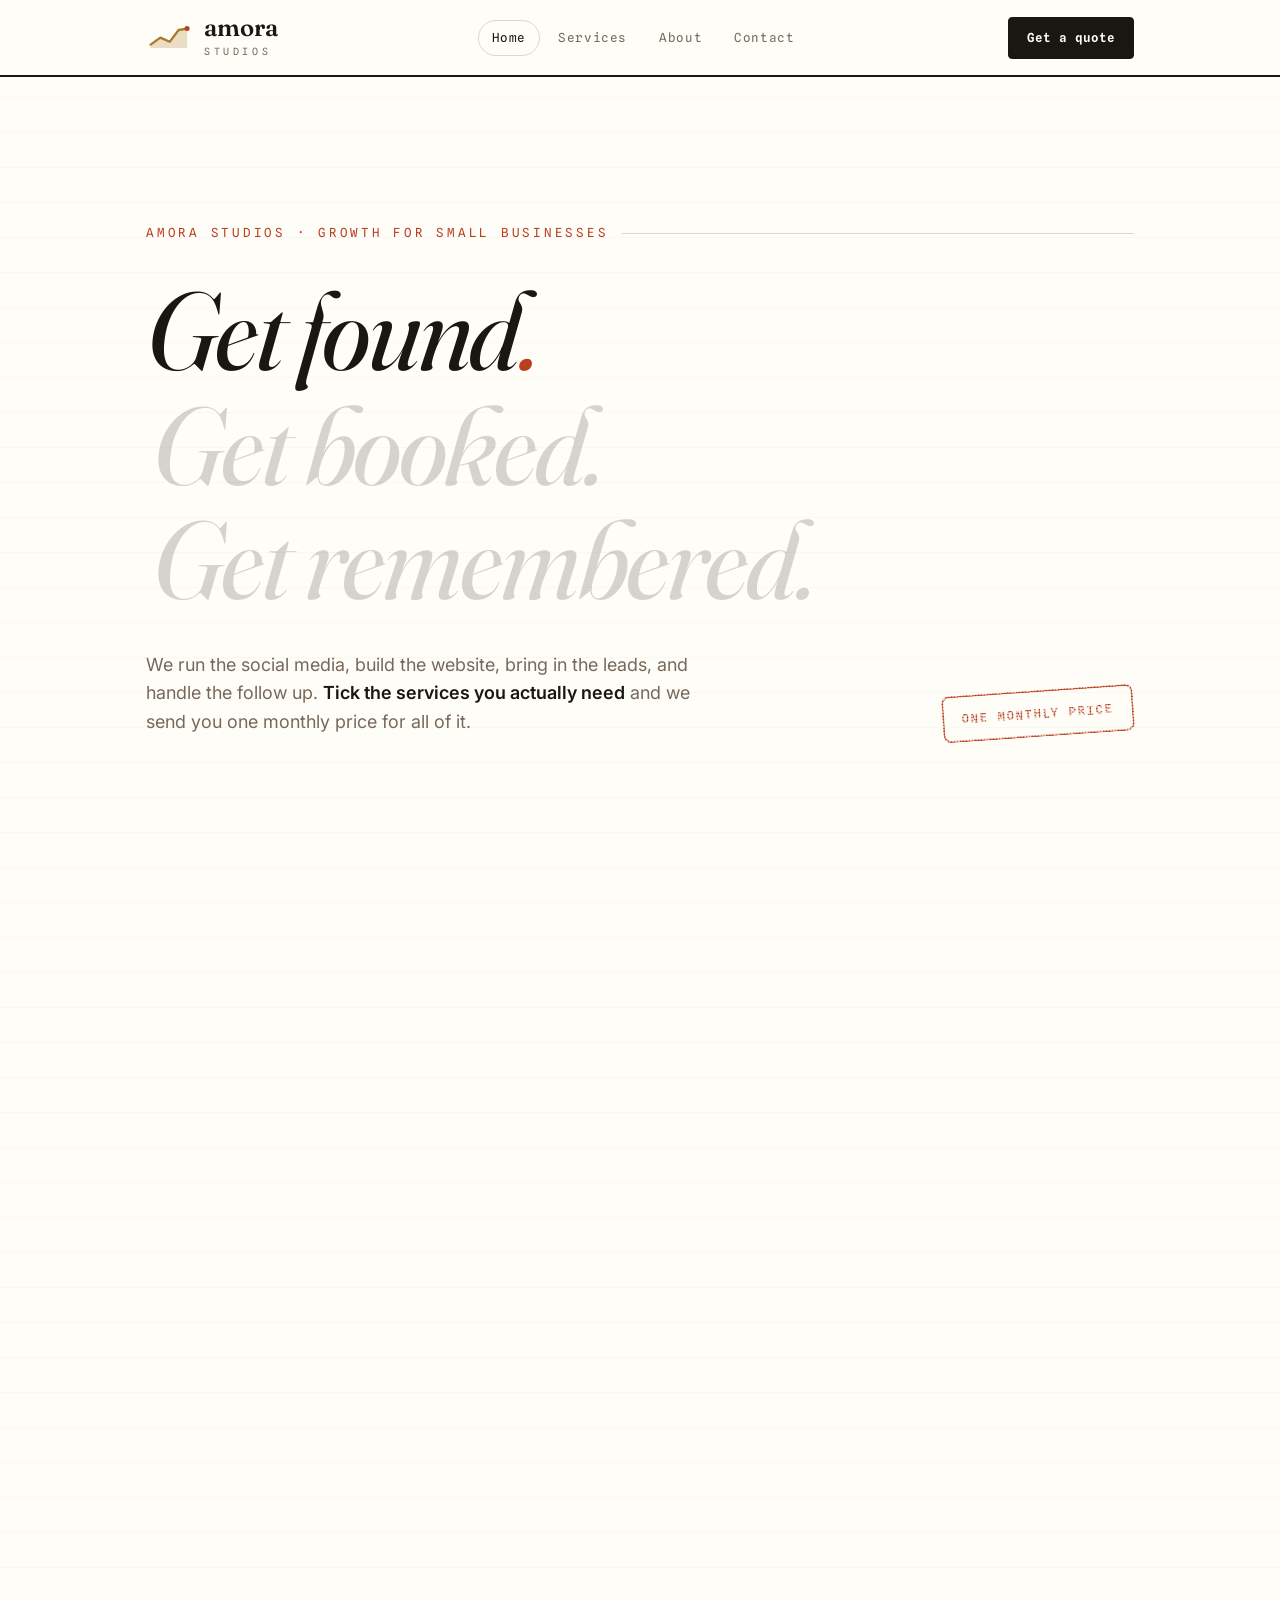
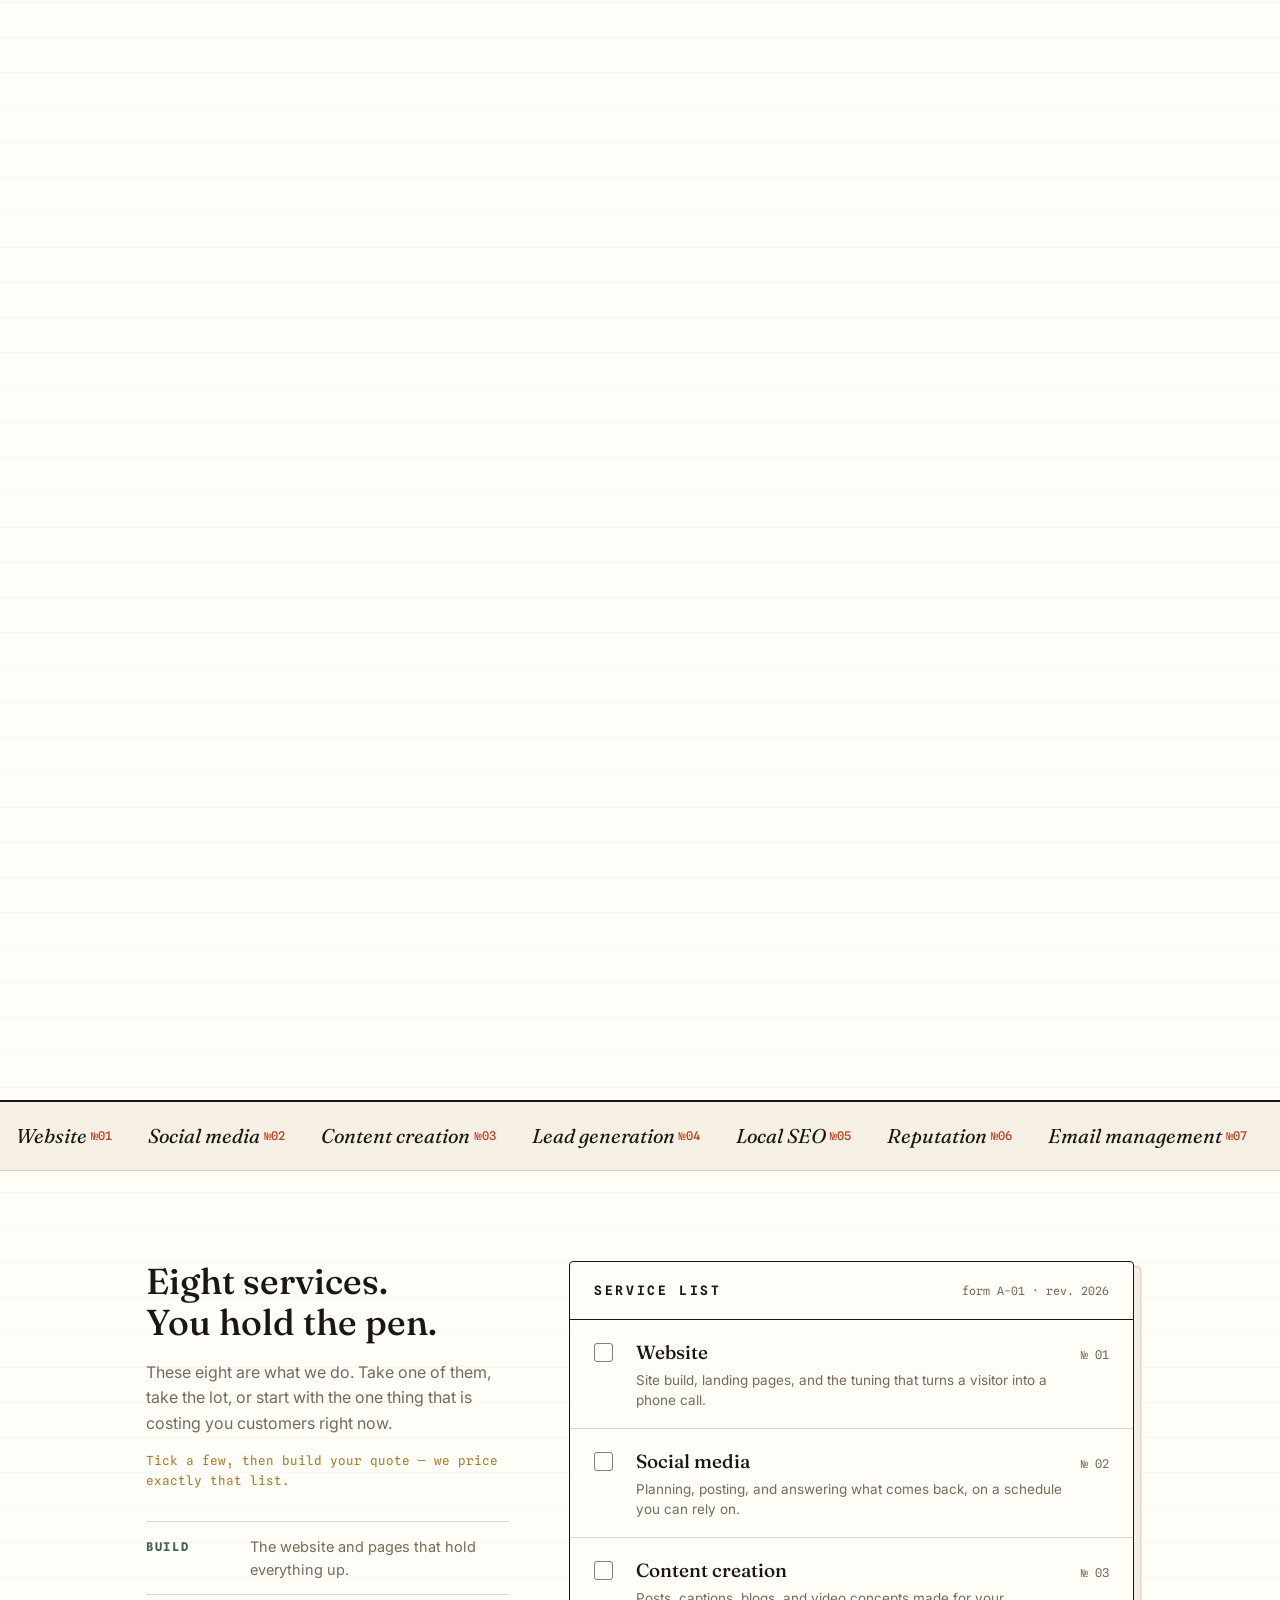
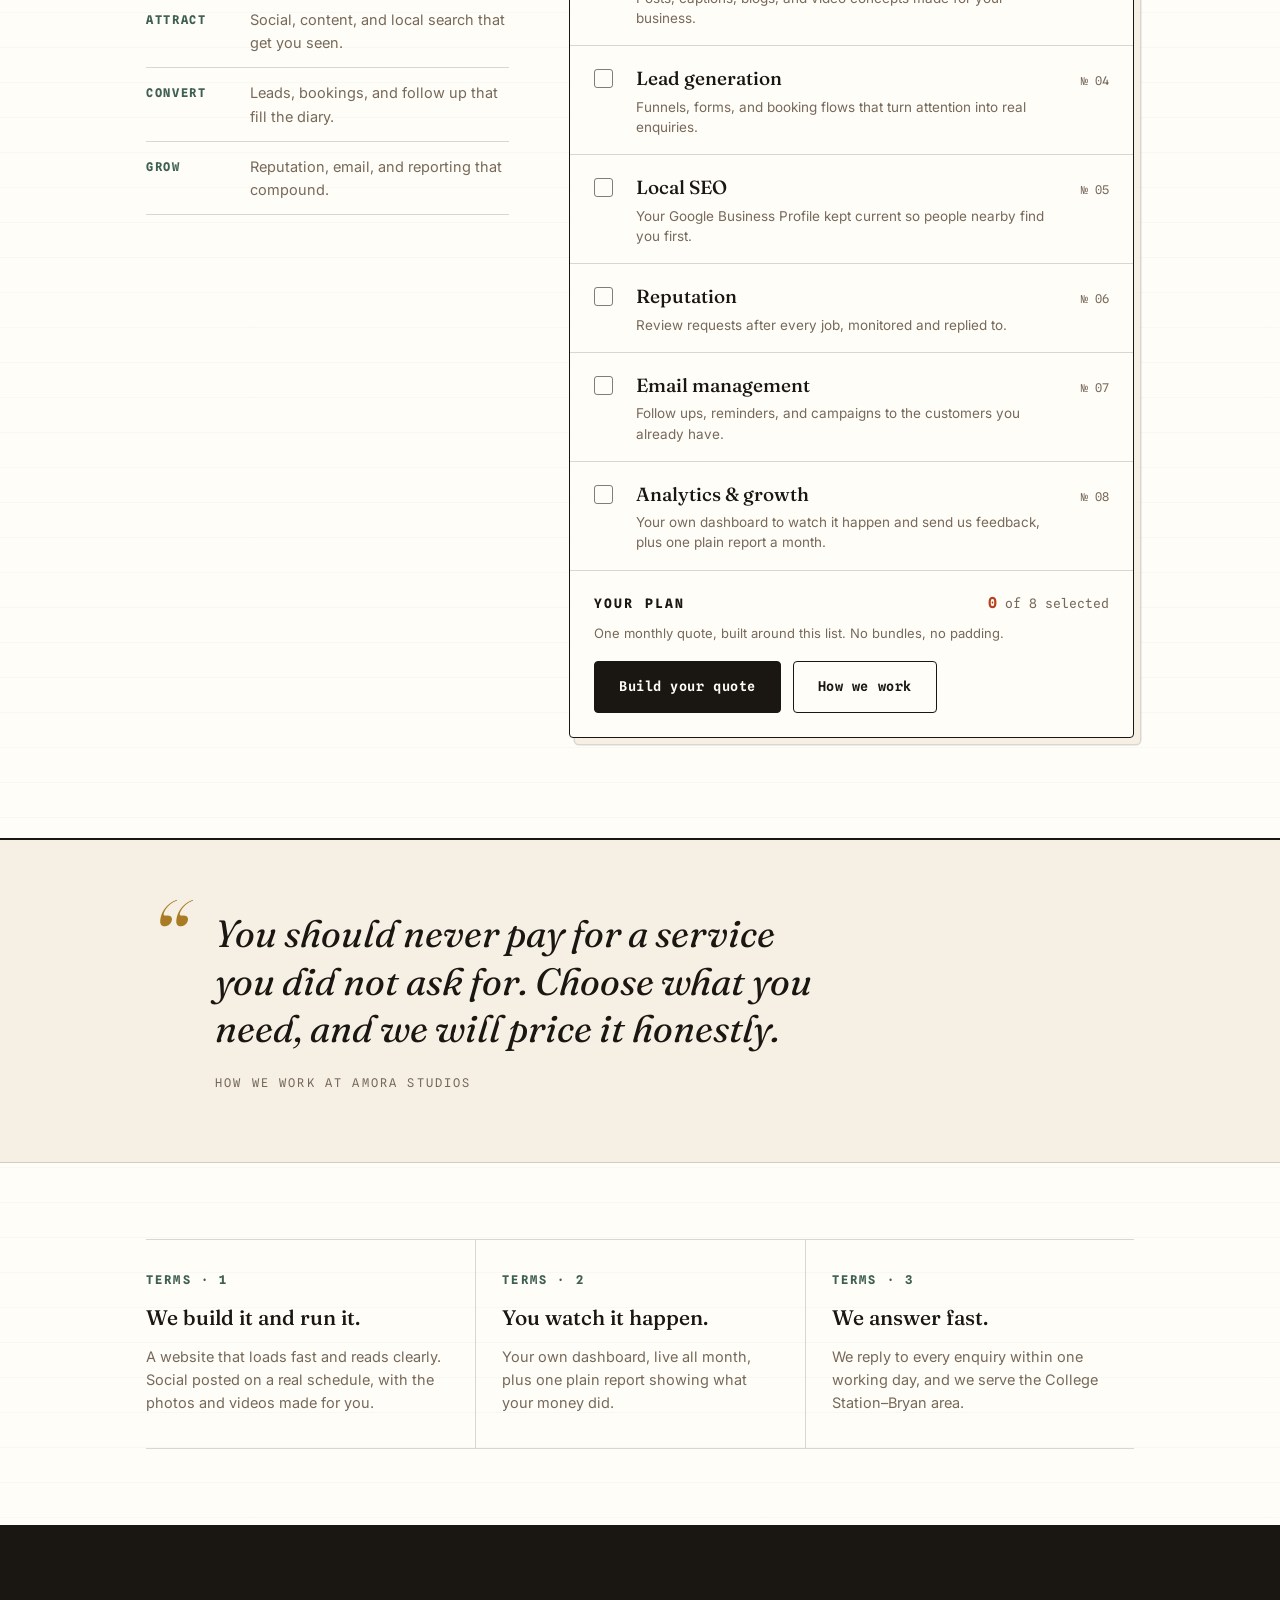
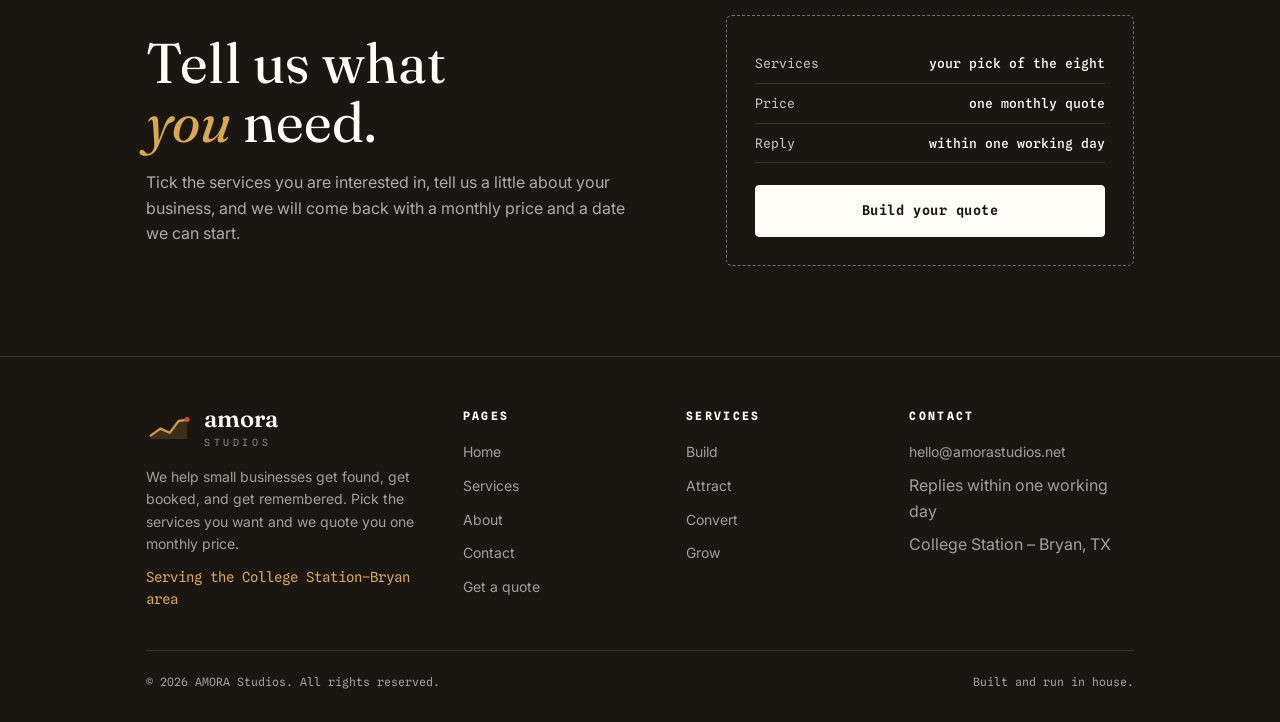
==== commit 0e03b0c1: "Drop the scroll cue from the hero The animated Scroll hint under the mantra is gone, markup and styl" ====
--- a/index.html
+++ b/index.html
@@ -193,19 +193,6 @@
         mask-image: url("data:image/svg+xml,%3Csvg xmlns='http://www.w3.org/2000/svg' width='4' height='4'%3E%3Ccircle cx='2' cy='2' r='1.8' fill='black'/%3E%3C/svg%3E");
         mask-size: 3px 3px;
       }
-      .mantra__cue {
-        position: absolute; bottom: 24px; left: 50%; transform: translateX(-50%);
-        font-family: var(--mono); font-size: 11px; letter-spacing: 0.24em; text-transform: uppercase;
-        color: var(--faint); display: grid; justify-items: center; gap: 8px;
-      }
-      .mantra__cue::after { content: ""; width: 1.5px; height: 40px; background: linear-gradient(var(--gold), transparent); animation: cue 1.8s ease-in-out infinite; }
-      @keyframes cue {
-        0% { transform: scaleY(0); transform-origin: top; }
-        55% { transform: scaleY(1); transform-origin: top; }
-        56% { transform-origin: bottom; }
-        100% { transform: scaleY(0); transform-origin: bottom; }
-      }
-
       /* ---- the service carousel, ruled like the ledger ---- */
       .marquee { border-top: 2.5px solid var(--ink); border-bottom: 1px solid var(--rule); padding: 18px 0; overflow: hidden; background: var(--paper-warm); }
       .marquee__track { display: flex; white-space: nowrap; width: max-content; animation: slide 36s linear infinite; }
@@ -328,14 +315,13 @@
         .mantra__pin { position: static; height: auto; padding: 150px 0 90px; overflow: visible; }
         .mline, .mantra__sub, .mantra__stamp { opacity: 1; transform: none; color: var(--ink); transition: none; }
         .mline .dot { color: var(--stamp); }
-        .mantra__cue { display: none; }
         .marquee__track { animation: none; }
         [data-reveal] { opacity: 1; transform: none; transition: none; }
         html { scroll-behavior: auto; }
       }
 
       @media print {
-        .mast-wrap, .mantra__cue, .mobile-menu { display: none; }
+        .mast-wrap, .mobile-menu { display: none; }
         .mantra { height: auto; }
         .mantra__pin { position: static; height: auto; }
         .mline, .mantra__sub, .mantra__stamp { opacity: 1; transform: none; color: var(--ink); }
@@ -392,7 +378,6 @@
               <span class="stamp mantra__stamp" data-step="3" aria-hidden="true">One monthly price</span>
             </div>
           </div>
-          <div class="mantra__cue" aria-hidden="true"><span>Scroll</span></div>
         </div>
       </section>
 
